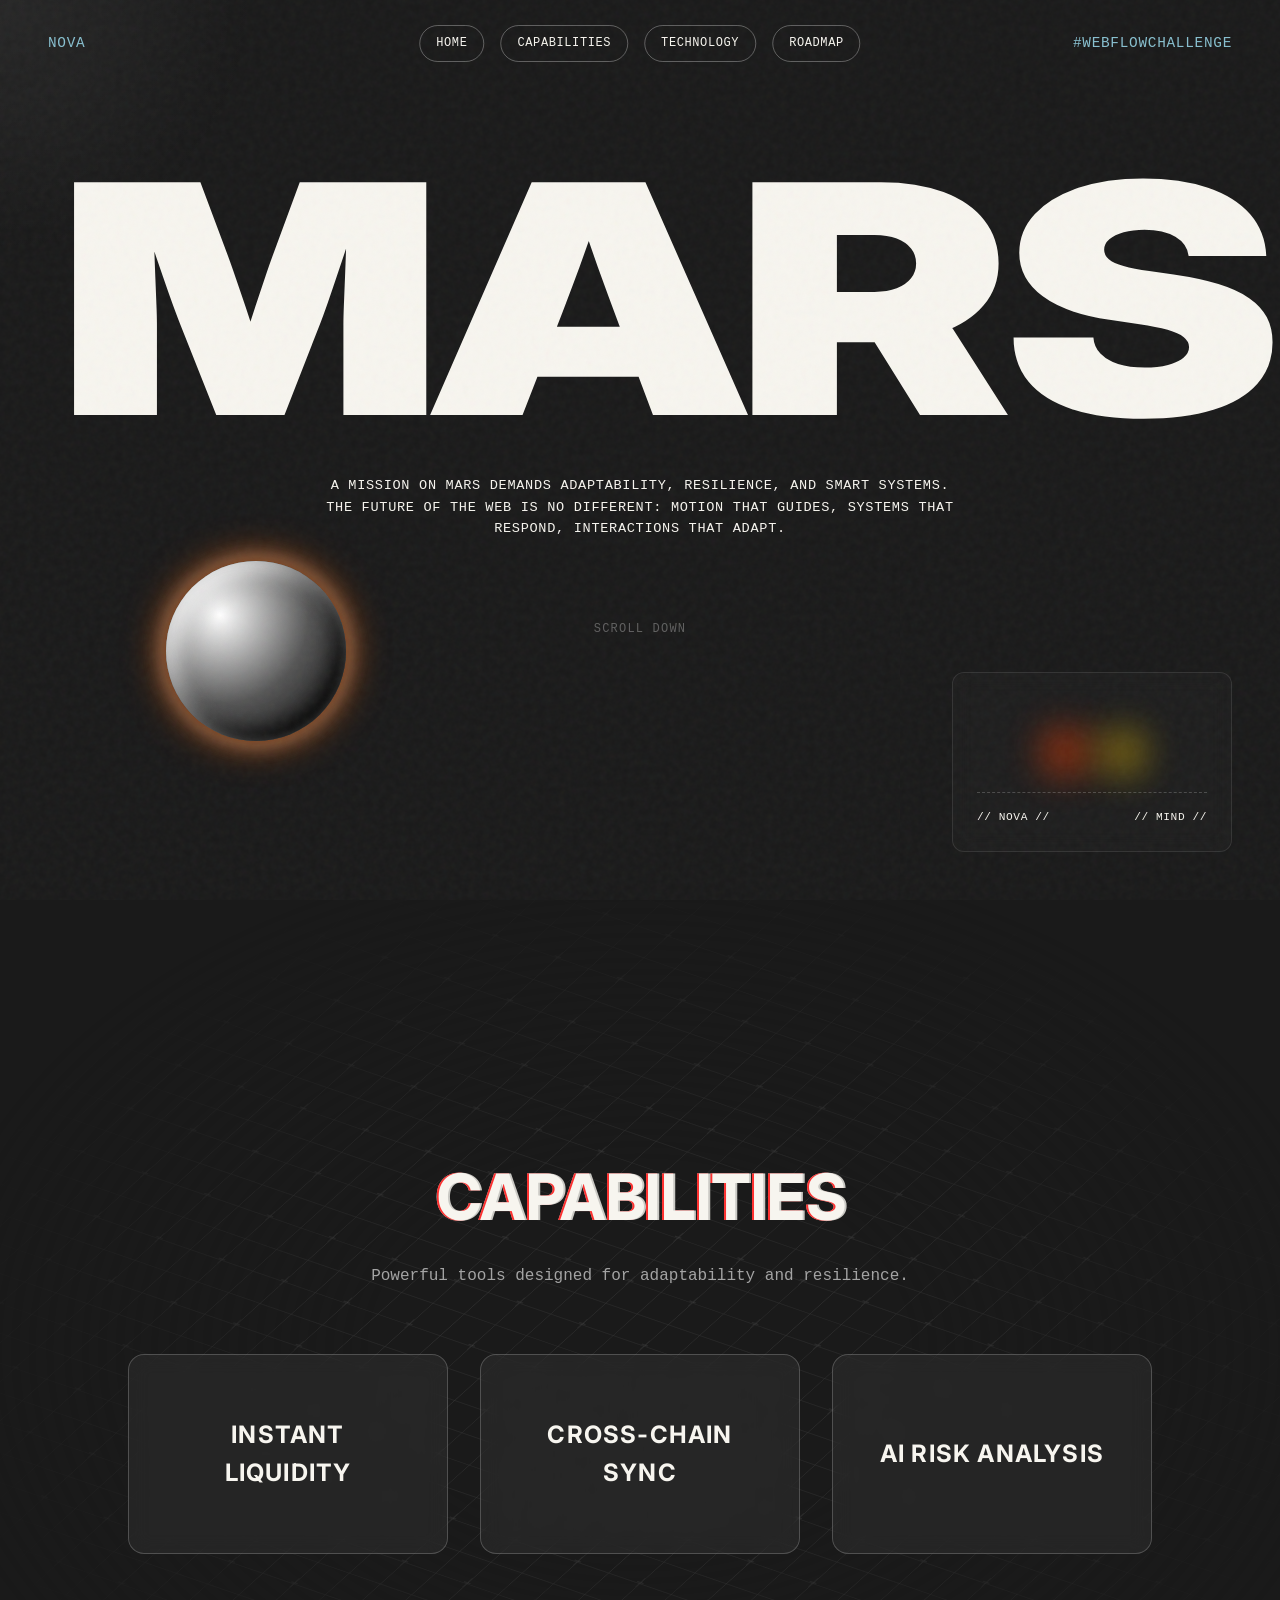
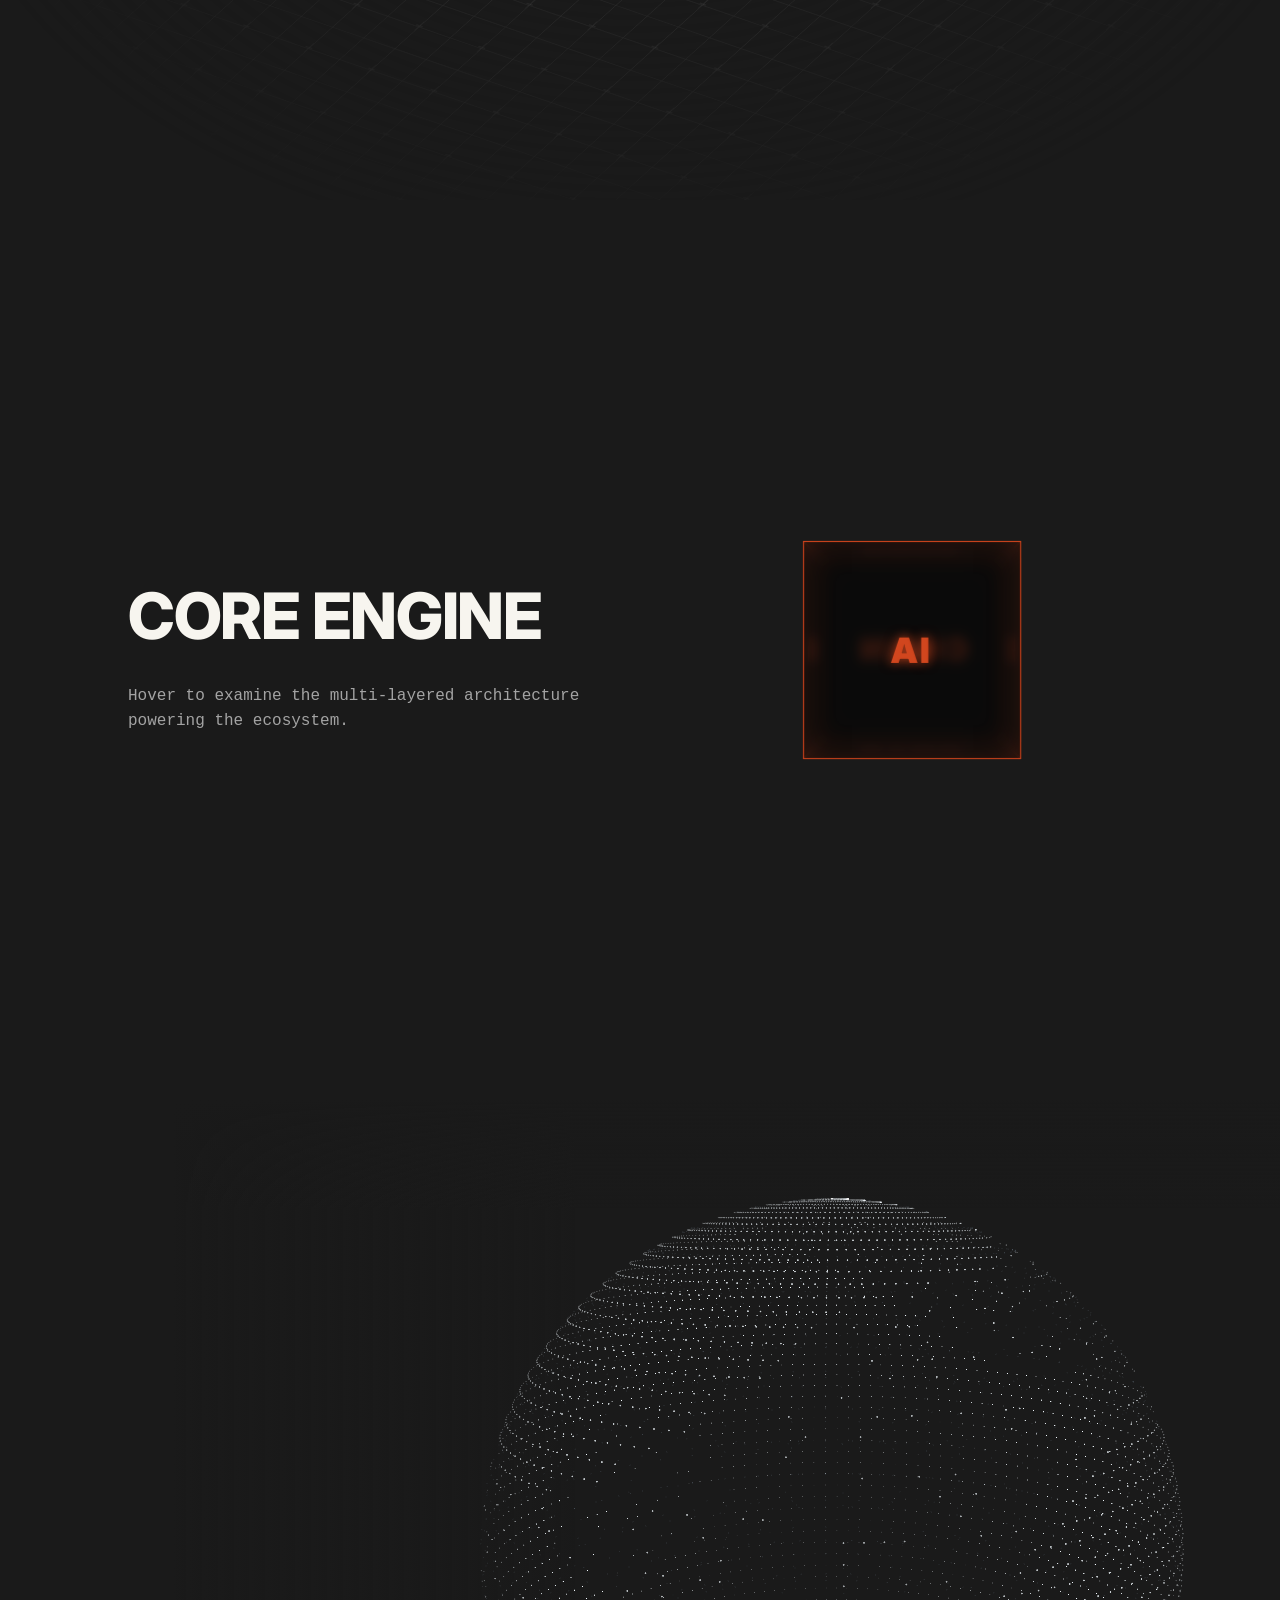
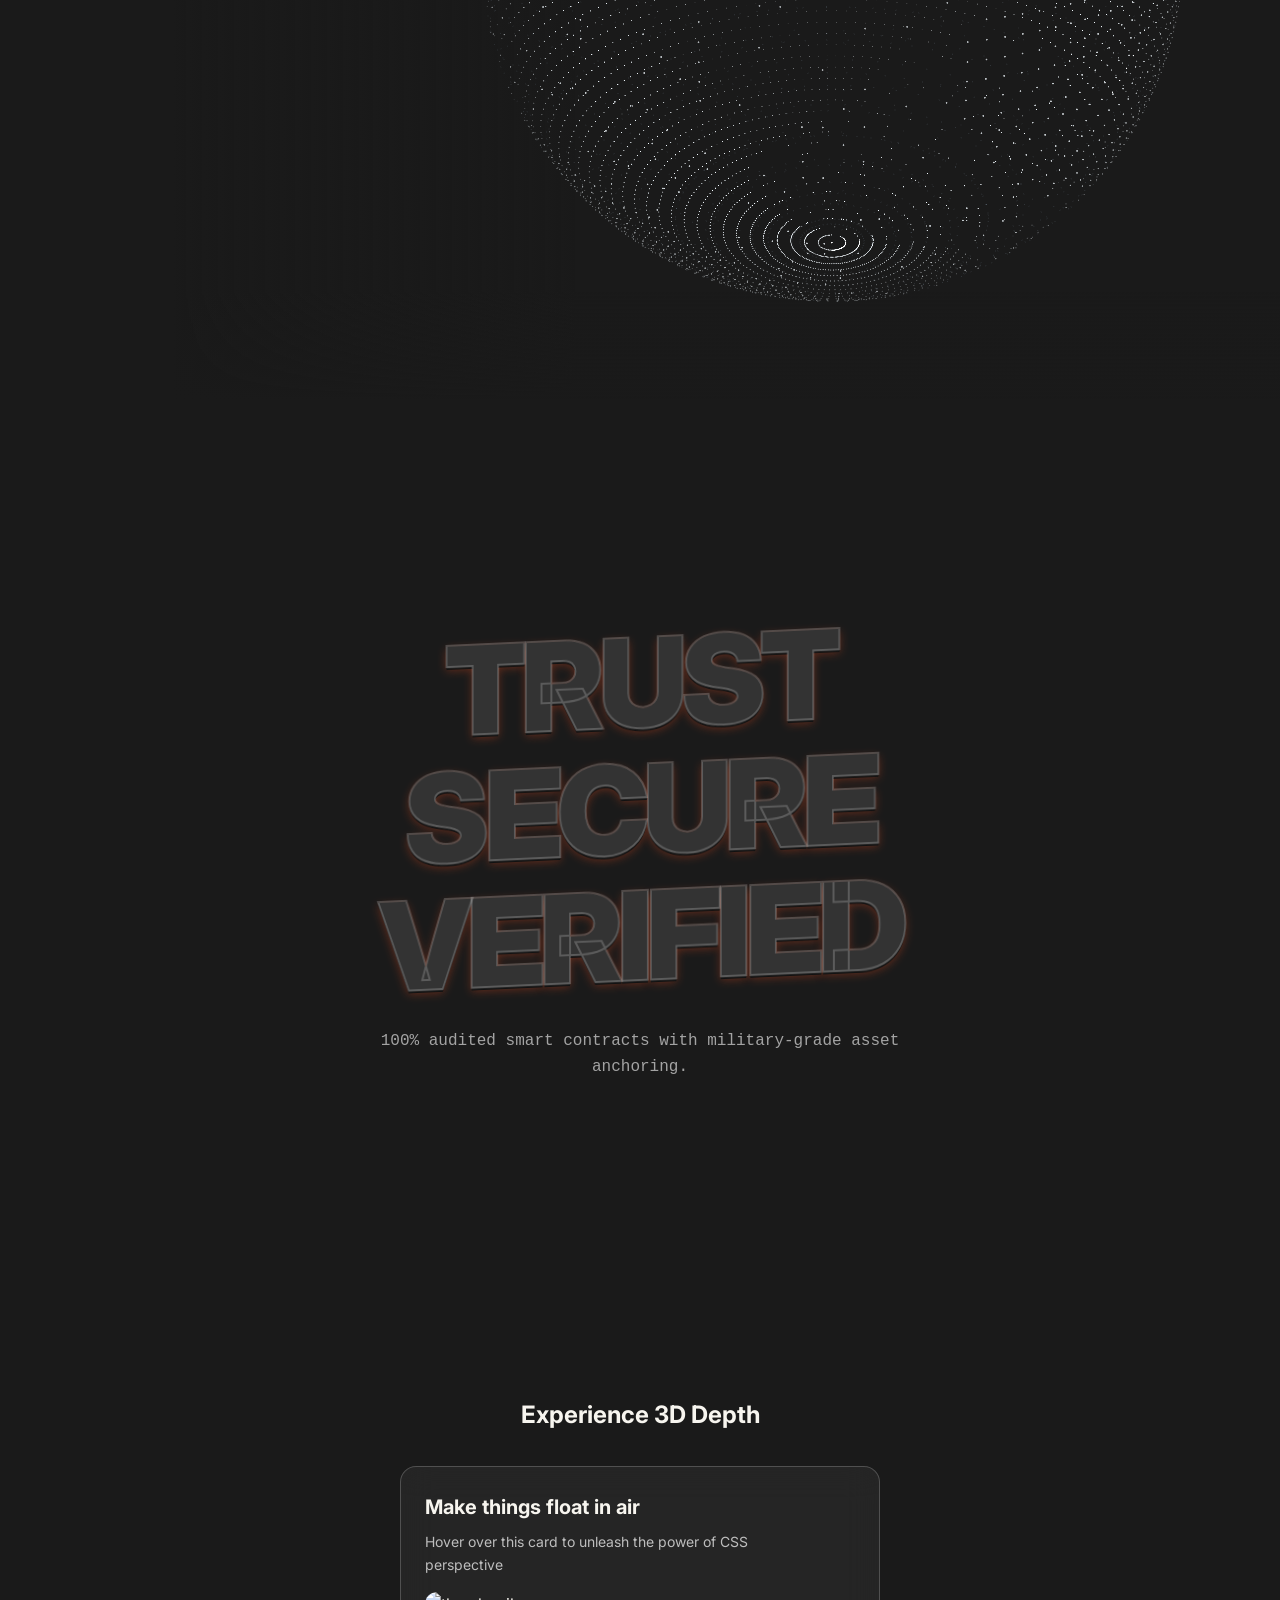
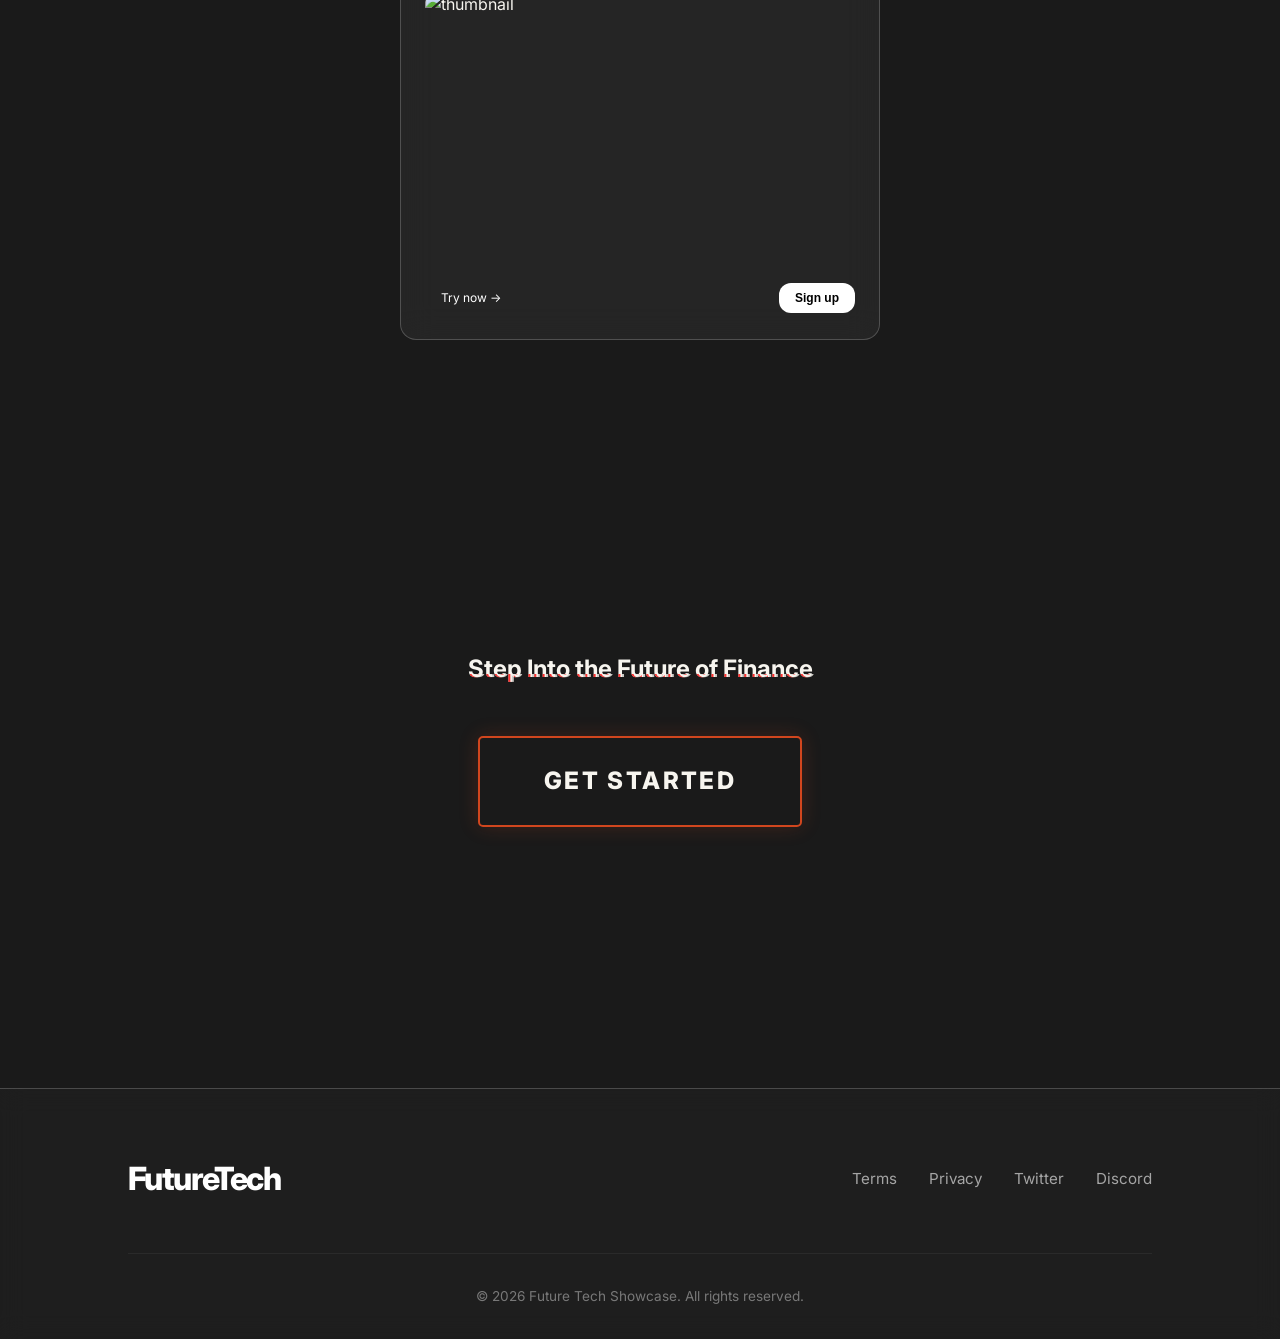
==== index.html @ ccd01448 "new" ====
<!DOCTYPE html>
<html lang="en">
<head>
    <meta charset="UTF-8">
    <meta name="viewport" content="width=device-width, initial-scale=1.0">
    <title>Future Tech Showcase</title>
    <link rel="stylesheet" href="style.css">
    <link href="https://fonts.googleapis.com/css2?family=Inter:wght@300;400;600;800&display=swap" rel="stylesheet">
</head>
<body>
    <div class="noise-overlay"></div>
    <div class="loading-screen" id="loading">
        <div class="spinner"></div>
    </div>
    
    <div class="cursor-glow" id="cursor-glow"></div>

    <!-- Top Navigation Container -->
    <header class="top-nav">
        <div class="nav-brand">NOVA</div>
        
        <div class="nav-center-pills">
            <a href="#hero" class="pill-link">HOME</a>
            <a href="#features" class="pill-link">CAPABILITIES</a>
            <a href="#tech" class="pill-link">TECHNOLOGY</a>
            <a href="#roadmap" class="pill-link">ROADMAP</a>
        </div>
        
        <div class="nav-hashtag">#WebflowChallenge</div>
    </header>

    <!-- Fixed Area for Globe and Right Card -->
    <div class="hero-fixed-assets">
        <div class="mars-globe-container">
            <!-- Our existing 3D globe structure, restyled for orange/mars -->
            <div class="globe mars-globe" id="globe">
                <div class="globe-core mars-core"></div>
            </div>
        </div>
        
        <!-- Bottom Right Card Interface (NOVA // Mind //) -->
        <div class="interface-card">
            <div class="glowing-orbs">
                <div class="orb orb-left"></div>
                <div class="orb orb-right"></div>
            </div>
            <div class="card-footer">
                <span>// NOVA //</span>
                <span>// Mind //</span>
            </div>
        </div>
    </div>

    <!-- Scrollable Content -->
    <main>
        <section class="section hero-mars" id="hero">
            <div class="content-wrapper centered mars-text-wrapper">
                <h1 class="massive-text">MARS</h1>
                <p class="mars-subtext">A MISSION ON MARS DEMANDS ADAPTABILITY, RESILIENCE, AND SMART SYSTEMS.<br>THE FUTURE OF THE WEB IS NO DIFFERENT: MOTION THAT GUIDES, SYSTEMS THAT<br>RESPOND, INTERACTIONS THAT ADAPT.</p>
                
                <div class="scroll-down-indicator">SCROLL DOWN</div>
            </div>
        </section>

        <!-- SECTION 2: FEATURES / CAPABILITIES (Background Boxes) -->
        <section class="section features" id="features">
            <!-- Background grid -->
            <div id="boxes-container"></div>
            <div id="boxes-vignette"></div>

            <!-- Content overlay -->
            <div class="content-wrapper features-overlay">
                <div class="section-header">
                    <h2 class="animate-text-glitch" data-text="Capabilities">Capabilities</h2>
                    <p class="section-subtext">Powerful tools designed for adaptability and resilience.</p>
                </div>
                
                <div class="features-grid">
                    <div class="feature-card">
                        <div class="card-front"><h3>Instant Liquidity</h3></div>
                        <div class="card-expanded"><p>Experience unparalleled speed and capital efficiency without intermediaries slowing down your settlement.</p></div>
                    </div>
                    <div class="feature-card">
                        <div class="card-front"><h3>Cross-Chain Sync</h3></div>
                        <div class="card-expanded"><p>Seamlessly transition assets between varying network protocols with guaranteed cryptographic state anchors.</p></div>
                    </div>
                    <div class="feature-card">
                        <div class="card-front"><h3>AI Risk Analysis</h3></div>
                        <div class="card-expanded"><p>Real-time neural monitoring detects anomalies and mitigates vectors before execution.</p></div>
                    </div>
                </div>
            </div>
        </section>

        <!-- SECTION 3: TECHNOLOGY SHOWCASE (3D Media Cube) -->
        <section class="section tech-showcase" id="tech">
            <div class="content-wrapper split-layout">
                <div class="text-content">
                    <h2 class="animate-text-reveal">Core Engine</h2>
                    <p class="section-subtext fade-up-text">Hover to examine the multi-layered architecture powering the ecosystem.</p>
                </div>
                
                <!-- 3D Media Cube -->
                <div class="cube-showcase-container">
                    <div class="media-cube" id="media-cube">
                        <div class="cube-face cube-front">
                            <div class="face-content">AI</div>
                        </div>
                        <div class="cube-face cube-back">
                            <div class="face-content">CHAIN</div>
                        </div>
                        <div class="cube-face cube-right">
                            <div class="face-content">SEC</div>
                        </div>
                        <div class="cube-face cube-left">
                            <div class="face-content">DATA</div>
                        </div>
                        <div class="cube-face cube-top">
                            <div class="face-content">CORE</div>
                        </div>
                        <div class="cube-face cube-bottom">
                            <div class="face-content">SYNC</div>
                        </div>
                    </div>
                </div>
            </div>
        </section>
        <!-- SECTION: GLOBE -->
        <section class="section globe-section" id="globe-section">
            <canvas id="globe-webgl-canvas"></canvas>
        </section>

        <!-- SECTION 6: TRUST / SECURITY (3D Typography) -->
        <section class="section trust-section" id="trust">
            <div class="content-wrapper centered">
                <div class="trust-typography">
                    <span class="word-3d">TRUST</span>
                    <span class="word-3d">SECURE</span>
                    <span class="word-3d">VERIFIED</span>
                </div>
                <p class="section-subtext fade-up-text">100% audited smart contracts with military-grade asset anchoring.</p>
            </div>
        </section>

        <!-- SECTION 7: INTERACTIVE EXPERIENCE (Existing Demo Card) -->
        <section class="section interactive-card-demo" id="interactive-demo">
            <div class="content-wrapper centered">
                <h2>Experience 3D Depth</h2>
                <div class="card-container">
                    <div class="card-body">
                        <h3 class="card-item" data-translatez="50">Make things float in air</h3>
                        <p class="card-item" data-translatez="60">Hover over this card to unleash the power of CSS perspective</p>
                        <div class="card-item image-container" data-translatez="100">
                            <img src="https://images.unsplash.com/photo-1441974231531-c6227db76b6e?q=80&w=2560&auto=format&fit=crop&ixlib=rb-4.0.3&ixid=M3wxMjA3fDB8MHxwaG90by1wYWdlfHx8fGVufDB8fHx8fA%3D%3D" alt="thumbnail">
                        </div>
                        <div class="card-actions">
                            <a href="https://twitter.com/mannupaaji" target="_blank" class="card-item" data-translatez="20">Try now &rarr;</a>
                            <button class="card-item btn-signup" data-translatez="20">Sign up</button>
                        </div>
                    </div>
                </div>
            </div>
        </section>
        
        <!-- SECTION 8: FINAL CTA -->
        <section class="section final-cta" id="cta">
            <div class="content-wrapper centered">
                <h2 class="animate-text-glitch" data-text="Step Into the Future of Finance">Step Into the Future of Finance</h2>
                <a href="#" class="btn-glow-large">GET STARTED</a>
            </div>
        </section>
        
        <footer class="footer">
            <div class="footer-content">
                <div class="logo">FutureTech</div>
                <div class="footer-links">
                    <a href="#">Terms</a>
                    <a href="#">Privacy</a>
                    <a href="#">Twitter</a>
                    <a href="#">Discord</a>
                </div>
            </div>
            <div class="footer-bottom">
                <p>&copy; 2026 Future Tech Showcase. All rights reserved.</p>
            </div>
        </footer>
    </main>

    <script src="script.js"></script>

    <!-- Globe WebGL Component -->
    <script>
    (function () {
        // ── mat4 helpers ──────────────────────────────────────────────────────
        const m = {
            id: () => new Float32Array([1,0,0,0, 0,1,0,0, 0,0,1,0, 0,0,0,1]),
            persp(o, fov, asp, n, f) {
                const t = 1/Math.tan(fov/2), nf = 1/(n-f);
                o[0]=t/asp;o[1]=0;o[2]=0;o[3]=0; o[4]=0;o[5]=t;o[6]=0;o[7]=0;
                o[8]=0;o[9]=0;o[10]=(f+n)*nf;o[11]=-1; o[12]=0;o[13]=0;o[14]=2*f*n*nf;o[15]=0; return o;
            },
            transl(o, a, [x,y,z]) {
                if(a===o){o[12]=a[0]*x+a[4]*y+a[8]*z+a[12];o[13]=a[1]*x+a[5]*y+a[9]*z+a[13];o[14]=a[2]*x+a[6]*y+a[10]*z+a[14];o[15]=a[3]*x+a[7]*y+a[11]*z+a[15];}
                else{for(let i=0;i<12;i++)o[i]=a[i];o[12]=a[0]*x+a[4]*y+a[8]*z+a[12];o[13]=a[1]*x+a[5]*y+a[9]*z+a[13];o[14]=a[2]*x+a[6]*y+a[10]*z+a[14];o[15]=a[3]*x+a[7]*y+a[11]*z+a[15];}
                return o;
            },
            rotX(o, a, r) {
                const s=Math.sin(r),c=Math.cos(r),[a10,a11,a12,a13,a20,a21,a22,a23]=[a[4],a[5],a[6],a[7],a[8],a[9],a[10],a[11]];
                if(a!==o){o[0]=a[0];o[1]=a[1];o[2]=a[2];o[3]=a[3];o[12]=a[12];o[13]=a[13];o[14]=a[14];o[15]=a[15];}
                o[4]=a10*c+a20*s;o[5]=a11*c+a21*s;o[6]=a12*c+a22*s;o[7]=a13*c+a23*s;
                o[8]=a20*c-a10*s;o[9]=a21*c-a11*s;o[10]=a22*c-a12*s;o[11]=a23*c-a13*s; return o;
            },
            rotY(o, a, r) {
                const s=Math.sin(r),c=Math.cos(r),[a00,a01,a02,a03,a20,a21,a22,a23]=[a[0],a[1],a[2],a[3],a[8],a[9],a[10],a[11]];
                if(a!==o){o[4]=a[4];o[5]=a[5];o[6]=a[6];o[7]=a[7];o[12]=a[12];o[13]=a[13];o[14]=a[14];o[15]=a[15];}
                o[0]=a00*c-a20*s;o[1]=a01*c-a21*s;o[2]=a02*c-a22*s;o[3]=a03*c-a23*s;
                o[8]=a00*s+a20*c;o[9]=a01*s+a21*c;o[10]=a02*s+a22*c;o[11]=a03*s+a23*c; return o;
            }
        };

        // ── Shaders ───────────────────────────────────────────────────────────
        const VS = `
            attribute vec3 aPos; attribute float aType;
            uniform mat4 uMV; uniform mat4 uP; uniform float uPS;
            varying float vDepth; varying float vType;
            void main(void){
                vec4 mv=uMV*vec4(aPos,1.0); gl_Position=uP*mv;
                gl_PointSize=aType==0.0?uPS/-mv.z*4.0:1.0;
                vDepth=(mv.z+5.0)/4.0; vType=aType;
            }`;
        const FS = `
            precision mediump float;
            varying float vDepth; varying float vType; uniform float uTime;
            void main(void){
                vec3 col=vec3(0.95,0.98,1.0); float a=smoothstep(1.2,-0.5,vDepth);
                if(vType==0.0){
                    vec2 c=gl_PointCoord-vec2(0.5); if(length(c)>0.5)discard;
                    a*=smoothstep(0.5,0.2,length(c)); a*=0.6+0.4*sin(uTime*2.0+vDepth*10.0);
                }else{ a*=0.15; col=vec3(0.6,0.7,0.8); }
                if(a<0.01)discard; gl_FragColor=vec4(col,a);
            }`;

        // ── Geometry ──────────────────────────────────────────────────────────
        function buildGeom() {
            const V=[],T=[],R=2;
            const noise=(x,y,z)=>Math.sin(x*3)*Math.cos(y*4)+Math.sin(z*5)*Math.cos(x*2);
            for(let la=0;la<=70;la++){
                const t=la*Math.PI/70,st=Math.sin(t),ct=Math.cos(t);
                for(let lo=0;lo<=140;lo++){
                    const p=lo*2*Math.PI/140,x=Math.cos(p)*st,y=ct,z=Math.sin(p)*st;
                    if(noise(x,y,z)>-0.2||Math.random()>0.8){V.push(R*x,R*y,R*z);T.push(0);}
                }
            }
            const G=24;
            for(let la=1;la<G;la++){
                const t=la*Math.PI/G,st=Math.sin(t),ct=Math.cos(t);
                for(let lo=0;lo<=60;lo++){const p=lo*2*Math.PI/60;V.push(R*Math.cos(p)*st,R*ct,R*Math.sin(p)*st);T.push(1);}
            }
            for(let lo=0;lo<G;lo++){
                const p=lo*Math.PI/G;
                for(let la=0;la<=60;la++){const t=la*2*Math.PI/60;V.push(R*Math.cos(p)*Math.sin(t),R*Math.cos(t),R*Math.sin(p)*Math.sin(t));T.push(1);}
            }
            return{verts:new Float32Array(V),types:new Float32Array(T)};
        }

        // ── Init ──────────────────────────────────────────────────────────────
        function startGlobe() {
            const canvas = document.getElementById('globe-webgl-canvas');
            if (!canvas) return;
            const gl = canvas.getContext('webgl',{alpha:true,antialias:true}) || canvas.getContext('experimental-webgl');
            if (!gl) return;

            function mk(type, src) {
                const s=gl.createShader(type); gl.shaderSource(s,src); gl.compileShader(s);
                if(!gl.getShaderParameter(s,gl.COMPILE_STATUS)){console.error(gl.getShaderInfoLog(s));return null;} return s;
            }
            const prog=gl.createProgram();
            gl.attachShader(prog,mk(gl.VERTEX_SHADER,VS)); gl.attachShader(prog,mk(gl.FRAGMENT_SHADER,FS)); gl.linkProgram(prog);
            const I={
                aPos:gl.getAttribLocation(prog,'aPos'),  aType:gl.getAttribLocation(prog,'aType'),
                uMV:gl.getUniformLocation(prog,'uMV'),   uP:gl.getUniformLocation(prog,'uP'),
                uPS:gl.getUniformLocation(prog,'uPS'),   uTime:gl.getUniformLocation(prog,'uTime'),
            };
            const geom=buildGeom();
            const pb=gl.createBuffer(); gl.bindBuffer(gl.ARRAY_BUFFER,pb); gl.bufferData(gl.ARRAY_BUFFER,geom.verts,gl.STATIC_DRAW);
            const tb=gl.createBuffer(); gl.bindBuffer(gl.ARRAY_BUFFER,tb); gl.bufferData(gl.ARRAY_BUFFER,geom.types,gl.STATIC_DRAW);

            let rotY=0, speed=0.001;
            canvas.addEventListener('mouseenter',()=>speed=0.0002);
            canvas.addEventListener('mouseleave',()=>speed=0.001);

            function resize(){
                const w=canvas.clientWidth,h=canvas.clientHeight;
                if(canvas.width!==w||canvas.height!==h){canvas.width=w;canvas.height=h;gl.viewport(0,0,w,h);}
            }

            function draw(t) {
                resize();
                gl.clearColor(0,0,0,0); gl.clear(gl.COLOR_BUFFER_BIT|gl.DEPTH_BUFFER_BIT);
                gl.enable(gl.DEPTH_TEST); gl.depthFunc(gl.LEQUAL);
                gl.enable(gl.BLEND); gl.blendFunc(gl.SRC_ALPHA,gl.ONE);

                const P=m.id(); m.persp(P,Math.PI/4,canvas.clientWidth/canvas.clientHeight,0.1,100);
                const MV=m.id(); m.transl(MV,MV,[0,0,-6.5]); m.rotX(MV,MV,0.3); m.rotY(MV,MV,rotY);

                gl.useProgram(prog);
                gl.bindBuffer(gl.ARRAY_BUFFER,pb); gl.vertexAttribPointer(I.aPos,3,gl.FLOAT,false,0,0); gl.enableVertexAttribArray(I.aPos);
                gl.bindBuffer(gl.ARRAY_BUFFER,tb); gl.vertexAttribPointer(I.aType,1,gl.FLOAT,false,0,0); gl.enableVertexAttribArray(I.aType);
                gl.uniformMatrix4fv(I.uP,false,P); gl.uniformMatrix4fv(I.uMV,false,MV);
                gl.uniform1f(I.uPS,Math.max(2,canvas.clientHeight/300)); gl.uniform1f(I.uTime,t*0.001);
                gl.drawArrays(gl.POINTS,0,geom.verts.length/3);

                rotY+=speed;
                requestAnimationFrame(draw);
            }
            requestAnimationFrame(draw);
        }

        // Start when the section scrolls into view
        const target = document.getElementById('globe-section');
        if (target && 'IntersectionObserver' in window) {
            let started = false;
            new IntersectionObserver((entries, obs) => {
                if (entries[0].isIntersecting && !started) {
                    started = true; startGlobe(); obs.disconnect();
                }
            }, { threshold: 0.1 }).observe(target);
        } else {
            startGlobe(); // fallback: start immediately
        }
    })();
    </script>
</body>
</html>
---- style.css ----
:root {
    --bg-color: #1a1a1a; /* slightly lighter black/dark gray */
    --text-color: #f7f5ef; /* slight off-white/cream */
    --accent-glow: rgba(255, 100, 0, 0.4);
    --accent-glow-strong: rgba(255, 100, 0, 0.8);
    --glass-bg: rgba(255, 255, 255, 0.05);
    --glass-border: rgba(255, 255, 255, 0.2);
    --mars-orange: #d1461e;
    --mars-orange-light: #e66a35;
}

* {
    box-sizing: border-box;
    margin: 0;
    padding: 0;
}

body {
    font-family: 'Inter', sans-serif;
    background-color: var(--bg-color);
    color: var(--text-color);
    overflow-x: hidden;
    line-height: 1.6;
}

/* NOISE OVERLAY */
.noise-overlay {
    position: fixed;
    top: 0; left: 0; width: 100vw; height: 100vh;
    pointer-events: none;
    z-index: 10000;
    opacity: 0.04;
    background: url('data:image/svg+xml,%3Csvg viewBox="0 0 200 200" xmlns="http://www.w3.org/2000/svg"%3E%3Cfilter id="noiseFilter"%3E%3CfeTurbulence type="fractalNoise" baseFrequency="0.65" numOctaves="3" stitchTiles="stitch"/%3E%3C/filter%3E%3Crect width="100%25" height="100%25" filter="url(%23noiseFilter)"/%3E%3C/svg%3E');
}

/* LOADING SCREEN */
.loading-screen {
    position: fixed;
    top: 0; left: 0; width: 100%; height: 100%;
    background: var(--bg-color);
    z-index: 9999;
    display: flex;
    justify-content: center;
    align-items: center;
    transition: opacity 1s ease-out;
}
.loading-screen.hidden {
    opacity: 0;
    pointer-events: none;
}
.spinner {
    width: 40px; height: 40px;
    border: 3px solid rgba(255,255,255,0.1);
    border-top: 3px solid #fff;
    border-radius: 50%;
    animation: spin 1s linear infinite;
    box-shadow: 0 0 15px var(--accent-glow);
}
@keyframes spin { 100% { transform: rotate(360deg); } }

/* CURSOR GLOW */
.cursor-glow {
    position: fixed;
    top: 0; left: 0;
    width: 600px; height: 600px;
    background: radial-gradient(circle, rgba(255,255,255,0.06) 0%, transparent 60%);
    border-radius: 50%;
    pointer-events: none;
    transform: translate(-50%, -50%);
    z-index: 0;
    transition: opacity 0.3s;
}

/* TOP NAVIGATION MARS LAYOUT */
.top-nav {
    position: fixed;
    top: 0; left: 0; width: 100%;
    padding: 2rem 3rem;
    display: flex;
    justify-content: space-between;
    align-items: center;
    z-index: 1000;
}

.nav-brand, .nav-hashtag {
    font-family: monospace; /* Simple monospace for now, mimicking the pixel/retro look slightly */
    font-size: 0.9rem;
    color: #88c0d0; /* subtle blue tint */
    letter-spacing: 0.05em;
    text-transform: uppercase;
}

.nav-center-pills {
    display: flex;
    gap: 1rem;
    position: absolute;
    left: 50%;
    transform: translateX(-50%);
}

.pill-link {
    color: var(--text-color);
    text-decoration: none;
    font-size: 0.75rem;
    font-family: monospace;
    text-transform: uppercase;
    padding: 0.5rem 1rem;
    border: 1px solid rgba(255,255,255,0.3);
    border-radius: 50px;
    letter-spacing: 0.05em;
    transition: all 0.3s;
}

.pill-link:hover {
    background: rgba(255,255,255,0.1);
}

.highlight-pill {
    background-color: #4a251b; /* dark brownish red */
    border-color: #6d3a2a;
    color: #e3a98e;
}

.highlight-pill:hover {
    background-color: #5d3023;
}


/* TYPOGRAPHY & SECTIONS */
main {
    position: relative;
    z-index: 10;
}
.section {
    min-height: 100vh;
    display: flex;
    align-items: center;
    padding: 0 10%;
    position: relative;
}
.content-wrapper {
    max-width: 1200px;
    width: 100%;
    z-index: 10;
}
.centered {
    text-align: center;
    margin: 0 auto;
    display: flex;
    flex-direction: column;
    align-items: center;
}
.split {
    display: flex;
    justify-content: space-between;
    align-items: center;
}
.text-content {
    width: 45%;
}

.hero-mars {
    justify-content: center;
    align-items: center;
    position: relative;
    z-index: 2;
}

.mars-text-wrapper {
    transform: translateY(-5vh);
}

.massive-text {
    font-size: clamp(6rem, 25vw, 22rem);
    font-weight: 900;
    color: var(--text-color);
    line-height: 0.8;
    letter-spacing: -0.03em;
    margin-bottom: 3rem;
    text-transform: uppercase;
    transform: scaleX(1.3);
    margin-left: 5%;
    animation: fadeInOnly 1.5s cubic-bezier(0.16, 1, 0.3, 1) forwards;
    opacity: 0;
}

.mars-subtext {
    font-family: monospace;
    font-size: 0.85rem;
    color: var(--text-color);
    line-height: 1.6;
    max-width: 700px;
    margin: 0 auto;
    text-transform: uppercase;
    letter-spacing: 0.05em;
    opacity: 0;
    transform: translateY(20px);
    animation: fadeInUp 1s ease 0.5s forwards;
}

.scroll-down-indicator {
    font-family: monospace;
    font-size: 0.75rem;
    color: rgba(255,255,255,0.3);
    letter-spacing: 0.1em;
    margin-top: 5rem;
    opacity: 0;
    animation: fadeInUp 1s ease 1s forwards;
}

@keyframes fadeInOnly {
    from { opacity: 0; }
    to   { opacity: 1; }
}

@keyframes fadeInUp {
    from { opacity: 0; transform: translateY(20px); }
    to   { opacity: 1; transform: translateY(0); }
}
.section-header {
    margin-bottom: 4rem;
    text-align: center;
}

.section-header h2, .text-content h2 {
    font-size: clamp(2.5rem, 5vw, 4rem);
    font-weight: 800;
    text-transform: uppercase;
    letter-spacing: -0.02em;
    margin-bottom: 1rem;
    color: var(--text-color);
}

.section-subtext {
    font-family: monospace;
    color: rgba(255,255,255,0.6);
    font-size: 1rem;
    max-width: 600px;
    margin: 0 auto;
}

/* CREATIVE TEXT ANIMATIONS */
/* Glitch Effect */
.animate-text-glitch {
    position: relative;
    display: inline-block;
}
.animate-text-glitch::before,
.animate-text-glitch::after {
    content: attr(data-text);
    position: absolute;
    top: 0; left: 0; width: 100%; height: 100%;
    opacity: 0.8;
}
.animate-text-glitch::before {
    left: 2px;
    text-shadow: -2px 0 red;
    clip: rect(24px, 550px, 90px, 0);
    animation: glitch-anim-2 3s infinite linear alternate-reverse;
}
.animate-text-glitch::after {
    left: -2px;
    text-shadow: -2px 0 blue;
    clip: rect(85px, 550px, 140px, 0);
    animation: glitch-anim 2.5s infinite linear alternate-reverse;
}
@keyframes glitch-anim {
    0% { clip: rect(4px, 9999px, 86px, 0); }
    20% { clip: rect(32px, 9999px, 14px, 0); }
    40% { clip: rect(78px, 9999px, 55px, 0); }
    60% { clip: rect(100px, 9999px, 18px, 0); }
    80% { clip: rect(12px, 9999px, 99px, 0); }
    100% { clip: rect(42px, 9999px, 73px, 0); }
}
@keyframes glitch-anim-2 {
    0% { clip: rect(65px, 9999px, 100px, 0); }
    20% { clip: rect(10px, 9999px, 45px, 0); }
    40% { clip: rect(88px, 9999px, 20px, 0); }
    60% { clip: rect(33px, 9999px, 70px, 0); }
    80% { clip: rect(55px, 9999px, 10px, 0); }
    100% { clip: rect(90px, 9999px, 85px, 0); }
}

/* BACKGROUND BOXES (Features Section) */
.features {
    position: relative;
    overflow: hidden;
    padding: 6rem 10%;
    min-height: 100vh;
}

#boxes-container {
    pointer-events: auto;
    position: absolute;
    inset: 0;
    z-index: 0;
    display: flex;
    top: 50%;
    left: 50%;
    width: 300%;
    height: 300%;
    transform: translate(-50%, -50%) skewX(-48deg) skewY(14deg) scale(0.675);
    transform-origin: center center;
}

.box-row {
    position: relative;
    height: 100%;
    width: 4rem;
    border-left: 1px solid rgba(255,255,255,0.06);
    display: flex;
    flex-direction: column;
}

.box-cell {
    position: relative;
    height: 2rem;
    width: 4rem;
    border-right: 1px solid rgba(255,255,255,0.06);
    border-top: 1px solid rgba(255,255,255,0.06);
    flex-shrink: 0;
    transition: background-color 2s ease;
    cursor: default;
}

.box-cell.hovered {
    transition: background-color 0s;
}

.box-cell .plus {
    pointer-events: none;
    position: absolute;
    left: -22px;
    top: -14px;
    width: 40px;
    height: 24px;
    color: rgba(255,255,255,0.07);
}

#boxes-vignette {
    pointer-events: none;
    position: absolute;
    inset: 0;
    z-index: 1;
    background: var(--bg-color);
    -webkit-mask-image: radial-gradient(ellipse at center, transparent 30%, black 80%);
    mask-image: radial-gradient(ellipse at center, transparent 30%, black 80%);
}

.features-overlay {
    position: relative;
    z-index: 2;
    text-align: center;
    margin: 0 auto;
    display: flex;
    flex-direction: column;
    align-items: center;
}

/* SECTION 2: FEATURES GRID */
.features-grid {
    display: grid;
    grid-template-columns: repeat(auto-fit, minmax(300px, 1fr));
    gap: 2rem;
    width: 100%;
}

.feature-card {
    position: relative;
    background: var(--glass-bg);
    border: 1px solid var(--glass-border);
    backdrop-filter: blur(10px);
    border-radius: 16px;
    padding: 2.5rem;
    min-height: 200px;
    display: flex;
    flex-direction: column;
    justify-content: center;
    overflow: hidden;
    transition: all 0.4s cubic-bezier(0.16, 1, 0.3, 1);
    cursor: pointer;
}

.feature-card::before {
    content: '';
    position: absolute;
    top: 0; left: 0; right: 0; bottom: 0;
    background: radial-gradient(circle at center, rgba(209, 70, 30, 0.1) 0%, transparent 70%);
    opacity: 0;
    transition: opacity 0.4s ease;
    z-index: 0;
}

.card-front {
    position: relative;
    z-index: 1;
    transition: transform 0.4s ease, opacity 0.4s ease;
}

.card-front h3 {
    font-size: 1.5rem;
    font-weight: 700;
    text-transform: uppercase;
    letter-spacing: 0.05em;
    margin: 0;
}

.card-expanded {
    position: absolute;
    top: 50%;
    left: 2.5rem;
    right: 2.5rem;
    transform: translateY(-50%) translateY(20px);
    opacity: 0;
    z-index: 1;
    transition: all 0.4s cubic-bezier(0.16, 1, 0.3, 1);
}

.card-expanded p {
    font-size: 0.95rem;
    color: rgba(255,255,255,0.8);
    line-height: 1.6;
    margin: 0;
}

/* Hover States for Expanding Card */
.feature-card:hover {
    border-color: rgba(209, 70, 30, 0.5);
    box-shadow: 0 10px 40px rgba(0,0,0,0.5);
    transform: translateY(-5px);
}
.feature-card:hover::before {
    opacity: 1;
}
.feature-card:hover .card-front {
    transform: translateY(-30px) scale(0.9);
    opacity: 0.5;
}
.feature-card:hover .card-expanded {
    opacity: 1;
    transform: translateY(-50%) translateY(10px);
}

/* SECTION 3: TECH SHOWCASE CUBE */
.split-layout {
    display: flex;
    align-items: center;
    justify-content: space-between;
    gap: 4rem;
}
.split-layout .text-content {
    flex: 1;
    text-align: left;
}

.cube-showcase-container {
    flex: 1;
    height: 400px;
    perspective: 1200px;
    display: flex;
    justify-content: center;
    align-items: center;
}

.media-cube {
    width: 200px; height: 200px;
    position: relative;
    transform-style: preserve-3d;
    animation: rotateMediaCube 15s infinite linear;
    transition: transform 0.5s ease;
}

.media-cube:hover {
    animation-play-state: paused;
    transform: scale(1.2);
}

@keyframes rotateMediaCube {
    from { transform: rotateX(0deg) rotateY(0deg) rotateZ(0deg); }
    to { transform: rotateX(360deg) rotateY(360deg) rotateZ(180deg); }
}

.cube-face {
    position: absolute;
    width: 200px; height: 200px;
    background: rgba(10, 10, 10, 0.8);
    border: 1px solid var(--mars-orange);
    box-shadow: inset 0 0 30px rgba(209, 70, 30, 0.2);
    display: flex;
    justify-content: center;
    align-items: center;
    backdrop-filter: blur(5px);
}

.face-content {
    font-size: 2rem;
    font-weight: 900;
    color: var(--mars-orange);
    letter-spacing: 0.1em;
    text-shadow: 0 0 10px rgba(209, 70, 30, 0.8);
}

.cube-front  { transform: rotateY(  0deg) translateZ(100px); }
.cube-back   { transform: rotateY(180deg) translateZ(100px); }
.cube-right  { transform: rotateY( 90deg) translateZ(100px); }
.cube-left   { transform: rotateY(-90deg) translateZ(100px); }
.cube-top    { transform: rotateX( 90deg) translateZ(100px); }
.cube-bottom { transform: rotateX(-90deg) translateZ(100px); }

/* SECTION 4: ROADMAP TIMELINE */
.roadmap .content-wrapper {
    max-width: 800px;
}
.timeline-container {
    position: relative;
    padding: 2rem 0;
}
.timeline-line {
    position: absolute;
    left: 20px;
    top: 0;
    bottom: 0;
    width: 2px;
    background: rgba(255,255,255,0.1);
}
.timeline-item {
    position: relative;
    padding-left: 60px;
    margin-bottom: 3rem;
    opacity: 0.9;
    transition: transform 0.3s;
}
.timeline-item:hover {
    transform: translateX(10px);
    opacity: 1;
}
.timeline-dot {
    position: absolute;
    left: 12px;
    top: 5px;
    width: 18px;
    height: 18px;
    border-radius: 50%;
    background: var(--bg-color);
    border: 2px solid rgba(255,255,255,0.3);
    z-index: 2;
    transition: all 0.3s;
}
.timeline-item:hover .timeline-dot {
    border-color: var(--mars-orange);
    box-shadow: 0 0 15px var(--mars-orange);
}
.timeline-item.present .timeline-dot {
    border-color: var(--mars-orange);
    background: var(--mars-orange);
    box-shadow: 0 0 20px rgba(209, 70, 30, 0.6);
}
.timeline-content .timeline-date {
    font-family: monospace;
    color: var(--mars-orange);
    font-size: 0.85rem;
    letter-spacing: 0.1em;
    display: block;
    margin-bottom: 0.5rem;
}
.timeline-content h4 {
    font-size: 1.5rem;
    font-weight: 700;
    margin-bottom: 0.5rem;
    color: var(--text-color);
}
.timeline-content p {
    color: rgba(255,255,255,0.6);
    line-height: 1.6;
}

/* SECTION 5: TEAM CIRCULAR NETWORK */
.orbit-container {
    position: relative;
    width: 400px;
    height: 400px;
    margin: 4rem auto;
    display: flex;
    justify-content: center;
    align-items: center;
}

.center-node {
    width: 100px;
    height: 100px;
    background: rgba(255, 255, 255, 0.05);
    border: 1px solid rgba(255,255,255,0.2);
    border-radius: 50%;
    display: flex;
    justify-content: center;
    align-items: center;
    font-weight: 900;
    font-size: 1.2rem;
    letter-spacing: 0.1em;
    z-index: 5;
    box-shadow: 0 0 30px rgba(0,0,0,0.5), inset 0 0 20px rgba(255,255,255,0.1);
}

.orbit-ring {
    position: absolute;
    width: 350px;
    height: 350px;
    border: 1px dashed rgba(255,255,255,0.1);
    border-radius: 50%;
    animation: spinOrbit 40s linear infinite;
}

@keyframes spinOrbit {
    from { transform: rotate(0deg); }
    to { transform: rotate(360deg); }
}

.profile-node {
    position: absolute;
    width: 60px;
    height: 60px;
    border-radius: 50%;
    background: #222;
    margin-top: -30px;
    margin-left: -30px;
    cursor: pointer;
    transition: transform 0.3s;
    /* Reverse rotation so images stay upright */
    animation: reverseSpinOrbit 40s linear infinite;
}

@keyframes reverseSpinOrbit {
    from { transform: rotate(0deg); }
    to { transform: rotate(-360deg); }
}

.profile-node img {
    width: 100%;
    height: 100%;
    border-radius: 50%;
    object-fit: cover;
    border: 2px solid rgba(255,255,255,0.2);
    transition: border-color 0.3s;
}

.profile-node:hover {
    transform: scale(1.2);
    z-index: 10;
}
.profile-node:hover img {
    border-color: var(--mars-orange);
    box-shadow: 0 0 20px rgba(209, 70, 30, 0.5);
}

.profile-tooltip {
    position: absolute;
    bottom: -60px;
    left: 50%;
    transform: translateX(-50%) translateY(10px);
    background: rgba(0,0,0,0.8);
    border: 1px solid rgba(255,255,255,0.1);
    padding: 0.5rem 1rem;
    border-radius: 8px;
    text-align: center;
    min-width: 150px;
    opacity: 0;
    pointer-events: none;
    transition: all 0.3s cubic-bezier(0.16, 1, 0.3, 1);
    backdrop-filter: blur(5px);
}

.profile-node:hover .profile-tooltip {
    opacity: 1;
    transform: translateX(-50%) translateY(0);
}

.profile-tooltip strong {
    display: block;
    font-size: 0.85rem;
    color: #fff;
}
.profile-tooltip span {
    font-size: 0.70rem;
    color: var(--mars-orange);
    font-family: monospace;
    text-transform: uppercase;
}

/* Positioning the nodes on the circle (using basic trig angles for layout) */
.profile-1 { top: 50%; left: 0%; } /* 180deg */
.profile-2 { top: 0%; left: 50%; } /* 270deg */
.profile-3 { top: 50%; left: 100%; } /* 0deg */
.profile-4 { top: 100%; left: 50%; } /* 90deg */

/* HERO FIXED ASSETS (Globe & Right Card) */
.hero-fixed-assets {
    position: fixed;
    top: 0; left: 0; width: 100%; height: 100%;
    pointer-events: none;
    z-index: 1;
    overflow: hidden;
}

/* MARS GLOBE (Bottom Left) */
.mars-globe-container {
    position: absolute;
    bottom: -15vh; /* Drop below screen edge */
    left: -10vw; /* Push to the left edge */
    width: 60vw;
    height: 60vw;
    max-width: 800px; max-height: 800px;
    min-width: 400px; min-height: 400px;
}

.mars-globe {
    width: 100%; height: 100%;
    border-radius: 50%;
    /* Create a fiery orange texture look */
    background: radial-gradient(circle at 30% 30%, #ff8c42, var(--mars-orange), #5a1c0d, #000);
    box-shadow: 
        0 0 100px rgba(209, 70, 30, 0.4),
        inset -20px -20px 50px rgba(0,0,0,0.9),
        inset 20px 20px 50px rgba(255,255,255,0.2);
    /* Basic texture via noisy radial gradient for now */
    background-image: repeating-radial-gradient(
        circle at 30% 30%, 
        var(--mars-orange) 0%, 
        #a63917 2%, 
        var(--mars-orange-light) 4%, 
        #5a1c0d 8%
    );
    animation: rotateGlobePlanet 60s linear infinite;
}

@keyframes rotateGlobePlanet {
    from { transform: rotate(0deg); }
    to { transform: rotate(360deg); }
}

/* RIGHT CARD INTERFACE (Bottom Right) */
.interface-card {
    position: absolute;
    bottom: 3rem; right: 3rem;
    width: 280px; height: 180px;
    border: 1px solid rgba(255,255,255,0.1);
    border-radius: 12px;
    background: rgba(255,255,255,0.02);
    backdrop-filter: blur(10px);
    display: flex;
    flex-direction: column;
    justify-content: flex-end;
    padding: 1.5rem;
    overflow: hidden;
}

.glowing-orbs {
    position: absolute;
    top: 50%; left: 50%;
    transform: translate(-50%, -50%);
    width: 100%; height: 100%;
    display: flex;
    justify-content: center;
    align-items: center;
    gap: 20px;
    margin-top: -10px;
}

.orb {
    width: 30px; height: 30px;
    background: #ffcc00;
    border-radius: 50%;
    filter: blur(20px);
    opacity: 0.8;
}

.orb-left { background: #ff4000; width: 40px; height: 40px; }
.orb-right { background: #ffcc00; width: 35px; height: 35px; }

.card-footer {
    display: flex;
    justify-content: space-between;
    font-family: monospace;
    font-size: 0.7rem;
    color: var(--text-color);
    text-transform: uppercase;
    letter-spacing: 0.05em;
    border-top: 1px dashed rgba(255,255,255,0.2);
    padding-top: 1rem;
    position: relative;
    z-index: 2;
}

/* THE GLOBE */
.globe {
    position: absolute;
    top: 50%; left: 50%;
    width: 180px; height: 180px;
    transform: translate(-50%, -50%);
    background: radial-gradient(circle at 30% 30%, #fff, #555, #000);
    border-radius: 50%;
    box-shadow: 
        0 0 40px var(--accent-glow-strong),
        inset -10px -10px 20px rgba(0,0,0,0.8),
        inset 10px 10px 20px rgba(255,255,255,0.8);
    transform-style: preserve-3d;
    animation: floatGlobe 6s ease-in-out infinite;
    z-index: 5;
}

.globe-core {
    position: absolute;
    top: 0; left: 0; width: 100%; height: 100%;
    border-radius: 50%;
    box-shadow: 0 0 20px rgba(255,255,255,0.5);
    filter: blur(4px);
}

@keyframes floatGlobe {
    0%, 100% { margin-top: 0; }
    50% { margin-top: -15px; }
}

/* CUBE FACES */
.face {
    position: absolute;
    width: 300px; height: 300px;
    background: var(--glass-bg);
    border: 1px solid var(--glass-border);
    backdrop-filter: blur(8px);
    -webkit-backdrop-filter: blur(8px);
    box-shadow: inset 0 0 20px rgba(255,255,255,0.05);
    opacity: 0; /* starts invisible */
    transition: opacity 0.5s ease;
}

.face.front  { transform: rotateY(  0deg) translateZ(150px); }
.face.back   { transform: rotateY(180deg) translateZ(150px); }
.face.right  { transform: rotateY( 90deg) translateZ(150px); }
.face.left   { transform: rotateY(-90deg) translateZ(150px); }
.face.top    { transform: rotateX( 90deg) translateZ(150px); }
.face.bottom { transform: rotateX(-90deg) translateZ(150px); }

/* Edges glow for faces */
.face::after {
    content: '';
    position: absolute;
    top: 0; left: 0; width: 100%; height: 100%;
    border: 1px solid rgba(255,255,255,0.4);
    pointer-events: none;
    box-shadow: 0 0 10px rgba(255,255,255,0.2) inset;
}

/* SECTION 6: TRUST / SECURITY (3D Typography) */
.trust-section {
    perspective: 1000px;
}
.trust-typography {
    display: flex;
    flex-direction: column;
    align-items: center;
    gap: 1rem;
    margin-bottom: 2rem;
    transform: rotateX(15deg) rotateY(-10deg);
    transform-style: preserve-3d;
}
.word-3d {
    font-size: clamp(4rem, 10vw, 8rem);
    font-weight: 900;
    line-height: 0.9;
    letter-spacing: -0.05em;
    color: transparent;
    -webkit-text-stroke: 2px rgba(255,255,255,0.2);
    position: relative;
    transition: all 0.5s ease;
    text-shadow: 
        0 1px 0 #333,
        0 2px 0 #222,
        0 3px 0 #111,
        0 4px 10px rgba(209, 70, 30, 0.4);
}
.word-3d:hover {
    color: var(--text-color);
    -webkit-text-stroke: 0px;
    text-shadow: 
        0 1px 0 #ccc,
        0 2px 0 #aaa,
        0 3px 0 #888,
        0 4px 0 #666,
        0 5px 0 #444,
        0 10px 20px rgba(209, 70, 30, 0.8),
        0 20px 40px rgba(0,0,0,0.8);
    transform: translateZ(30px);
    cursor: default;
}

/* SECTION 8: FINAL CTA */
.final-cta {
    min-height: 60vh !important;
}
.btn-glow-large {
    display: inline-block;
    margin-top: 3rem;
    padding: 1.5rem 4rem;
    background: transparent;
    border: 2px solid var(--mars-orange);
    color: var(--text-color);
    text-decoration: none;
    font-size: 1.5rem;
    font-weight: 800;
    border-radius: 5px;
    transition: all 0.3s ease;
    text-transform: uppercase;
    letter-spacing: 0.1em;
    position: relative;
    overflow: hidden;
    box-shadow: 0 0 20px rgba(209, 70, 30, 0.2);
}
.btn-glow-large::before {
    content: '';
    position: absolute;
    top: 50%; left: 50%;
    transform: translate(-50%, -50%);
    width: 0; height: 0;
    background: var(--mars-orange);
    border-radius: 50%;
    transition: width 0.4s ease, height 0.4s ease;
    z-index: -1;
}
.btn-glow-large:hover {
    color: #fff;
    box-shadow: 0 0 50px rgba(209, 70, 30, 0.6);
    border-color: var(--mars-orange-light);
}
.btn-glow-large:hover::before {
    width: 300%;
    height: 300%;
}

/* 3D CARD COMPONENT */
.interactive-card-demo {
    min-height: auto;
    padding: 6rem 10%;
}
.card-container {
    perspective: 1000px;
    width: 100%;
    max-width: 30rem;
    margin: 2rem auto;
}
.card-body {
    transform-style: preserve-3d;
    transition: transform 0.2s ease-out;
    background-color: var(--glass-bg);
    border: 1px solid var(--glass-border);
    border-radius: 1rem;
    padding: 1.5rem;
    backdrop-filter: blur(16px);
    -webkit-backdrop-filter: blur(16px);
    width: 100%;
    text-align: left;
    box-shadow: 0 0 0 rgba(0,0,0,0);
}
.card-body:hover {
    box-shadow: 0 25px 50px -12px rgba(255,255,255,0.05); /* Equivalent to shadow-2xl for dark */
}

/* Card typography & elements */
.card-item {
    transition: transform 0.3s ease-out;
    transform: translateZ(0);
}
.card-body h3 {
    font-size: 1.25rem;
    font-weight: 700;
    margin-bottom: 0.5rem;
}
.card-body p {
    font-size: 0.875rem;
    color: rgba(255,255,255,0.7);
    margin-bottom: 1rem;
    max-width: 24rem;
}
.card-body .image-container {
    width: 100%;
    height: 15rem;
    margin-bottom: 1.5rem;
    margin-top: 1rem;
    border-radius: 0.75rem;
    overflow: hidden;
}
.card-body img {
    width: 100%;
    height: 100%;
    object-fit: cover;
}
.card-actions {
    display: flex;
    justify-content: space-between;
    align-items: center;
    margin-top: 3rem;
}
.card-actions a {
    color: #fff;
    text-decoration: none;
    font-size: 0.75rem;
    font-weight: 400;
    padding: 0.5rem 1rem;
    border-radius: 0.75rem;
}
.btn-signup {
    background-color: #fff;
    color: #000;
    padding: 0.5rem 1rem;
    border-radius: 0.75rem;
    font-size: 0.75rem;
    font-weight: 700;
    border: none;
    cursor: pointer;
}

/* FOOTER (Glassmorphism) */
.footer {
    position: relative;
    z-index: 10;
    background: rgba(255, 255, 255, 0.02);
    backdrop-filter: blur(12px);
    -webkit-backdrop-filter: blur(12px);
    border-top: 1px solid var(--glass-border);
    padding: 4rem 10% 2rem;
    margin-top: 5rem;
}

.footer-content {
    display: flex;
    justify-content: space-between;
    align-items: center;
    margin-bottom: 3rem;
    flex-wrap: wrap;
    gap: 2rem;
}

.footer-content .logo {
    font-size: 2rem;
    font-weight: 800;
    letter-spacing: -0.05em;
    color: #fff;
}

.footer-links {
    display: flex;
    gap: 2rem;
}

.footer-links a {
    color: rgba(255, 255, 255, 0.6);
    text-decoration: none;
    font-size: 0.95rem;
    transition: color 0.3s;
}

.footer-links a:hover {
    color: #fff;
}

.footer-bottom {
    text-align: center;
    color: rgba(255, 255, 255, 0.4);
    font-size: 0.85rem;
    padding-top: 2rem;
    border-top: 1px solid rgba(255, 255, 255, 0.05);
}

/* RESPONSIVE */
@media (max-width: 900px) {
    .nav-center-pills {
        display: none; /* Hide pills on mobile */
    }
    .top-nav {
        padding: 1.5rem;
    }
    .massive-text {
        font-size: clamp(4rem, 20vw, 8rem);
        margin-left: 0;
        transform: scaleX(1);
    }
    .mars-subtext {
        font-size: 0.75rem;
        padding: 0 1rem;
    }
    .mars-globe-container {
        width: 100vw;
        height: 100vw;
        bottom: -30vw;
        left: -20vw;
    }
    .interface-card {
        bottom: 1.5rem; 
        right: 1.5rem;
        width: 200px; 
        height: 120px;
        padding: 1rem;
    }
    .split {
        flex-direction: column;
        text-align: center;
        margin-top: 30vh;
    }
    .text-content {
        width: 100%;
    }
    .footer-content {
        flex-direction: column;
        text-align: center;
    }
    .footer-links {
        justify-content: center;
        flex-wrap: wrap;
    }
}

/* GLOBE SECTION */
.globe-section {
    position: relative;
    overflow: hidden;
    padding: 0;
    min-height: 100vh;
}

#globe-webgl-canvas {
    position: absolute;
    top: 0;
    left: 15%;          /* offset right, matching the original globe.html framing */
    width: 100%;
    height: 100%;
    display: block;
}

/* Left fade — blends globe into the dark site bg */
.globe-section::before {
    content: '';
    position: absolute;
    top: 0; left: 0;
    width: 45%;
    height: 100%;
    background: linear-gradient(to right, var(--bg-color) 30%, transparent 100%);
    z-index: 2;
    pointer-events: none;
}

/* Top + bottom fades to neighbouring sections */
.globe-section::after {
    content: '';
    position: absolute;
    inset: 0;
    background:
        linear-gradient(to bottom, var(--bg-color) 0%, transparent 12%),
        linear-gradient(to top,    var(--bg-color) 0%, transparent 12%);
    z-index: 2;
    pointer-events: none;
}
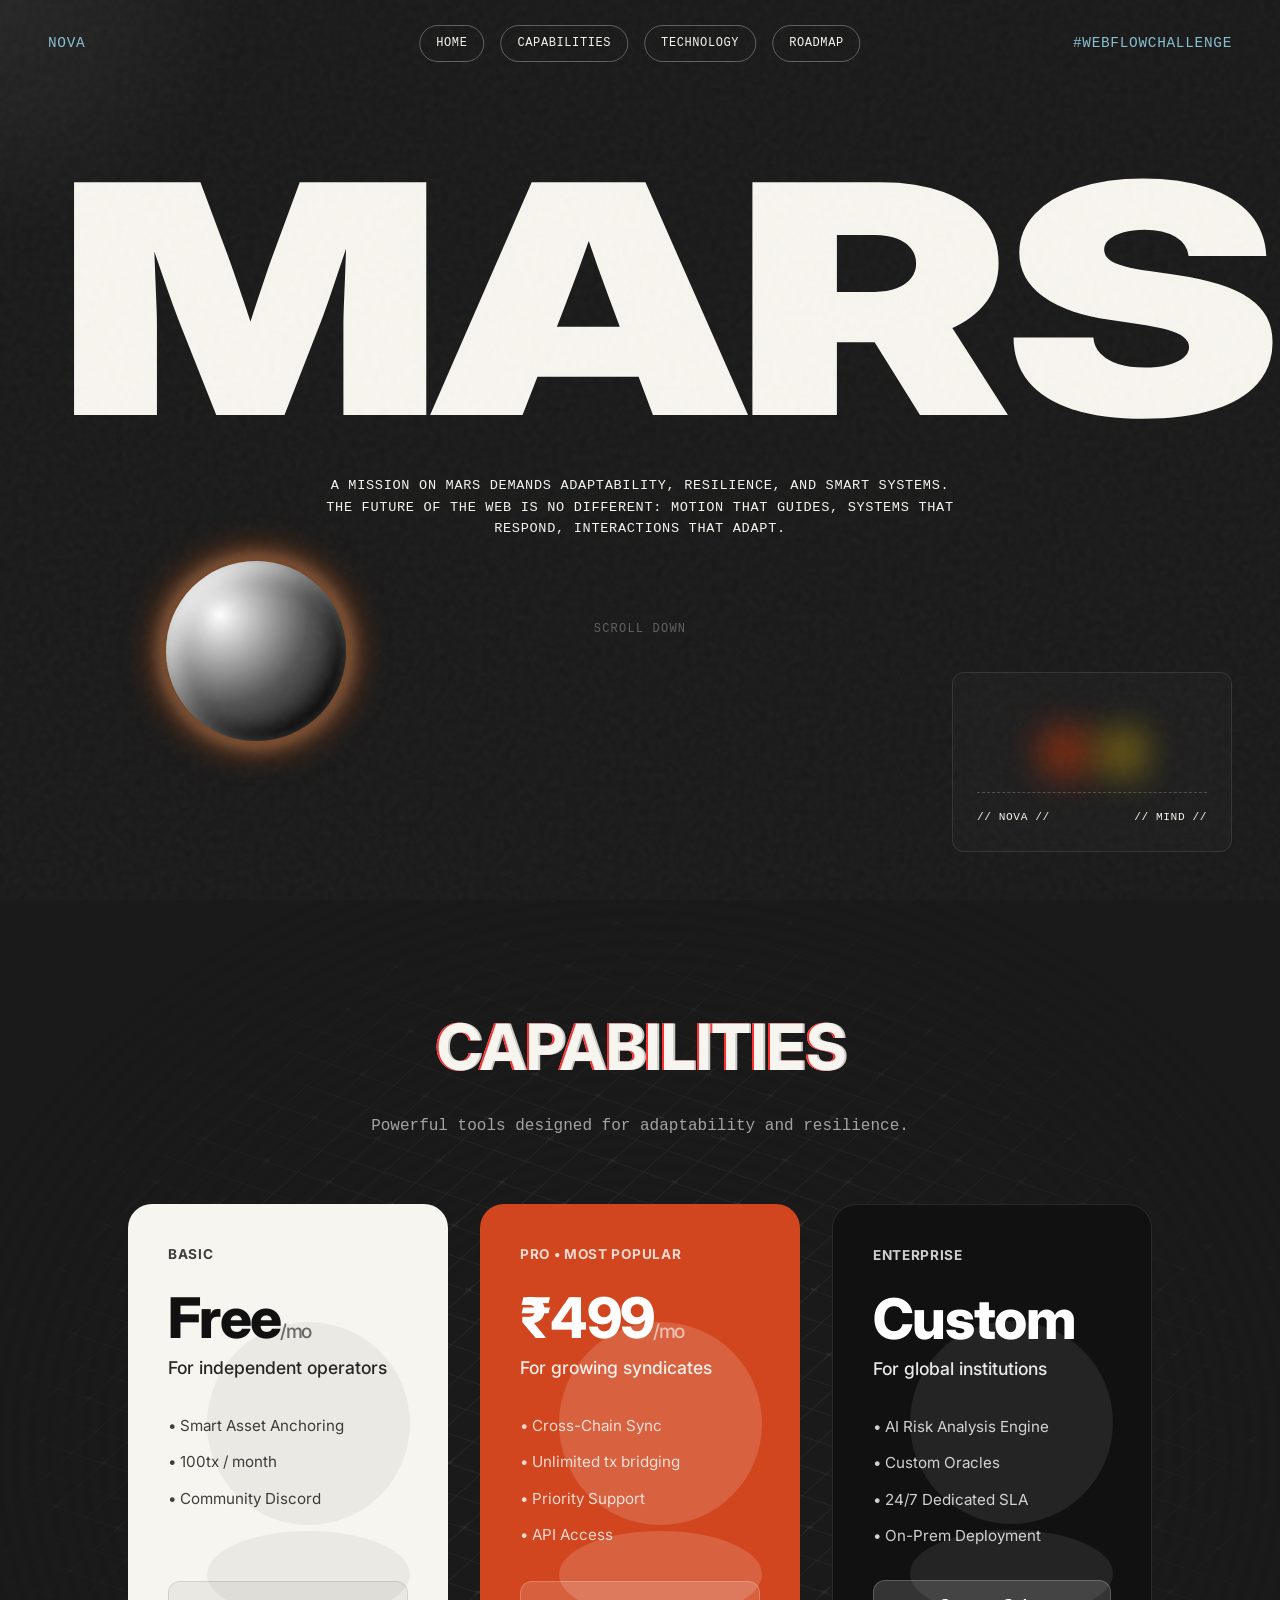
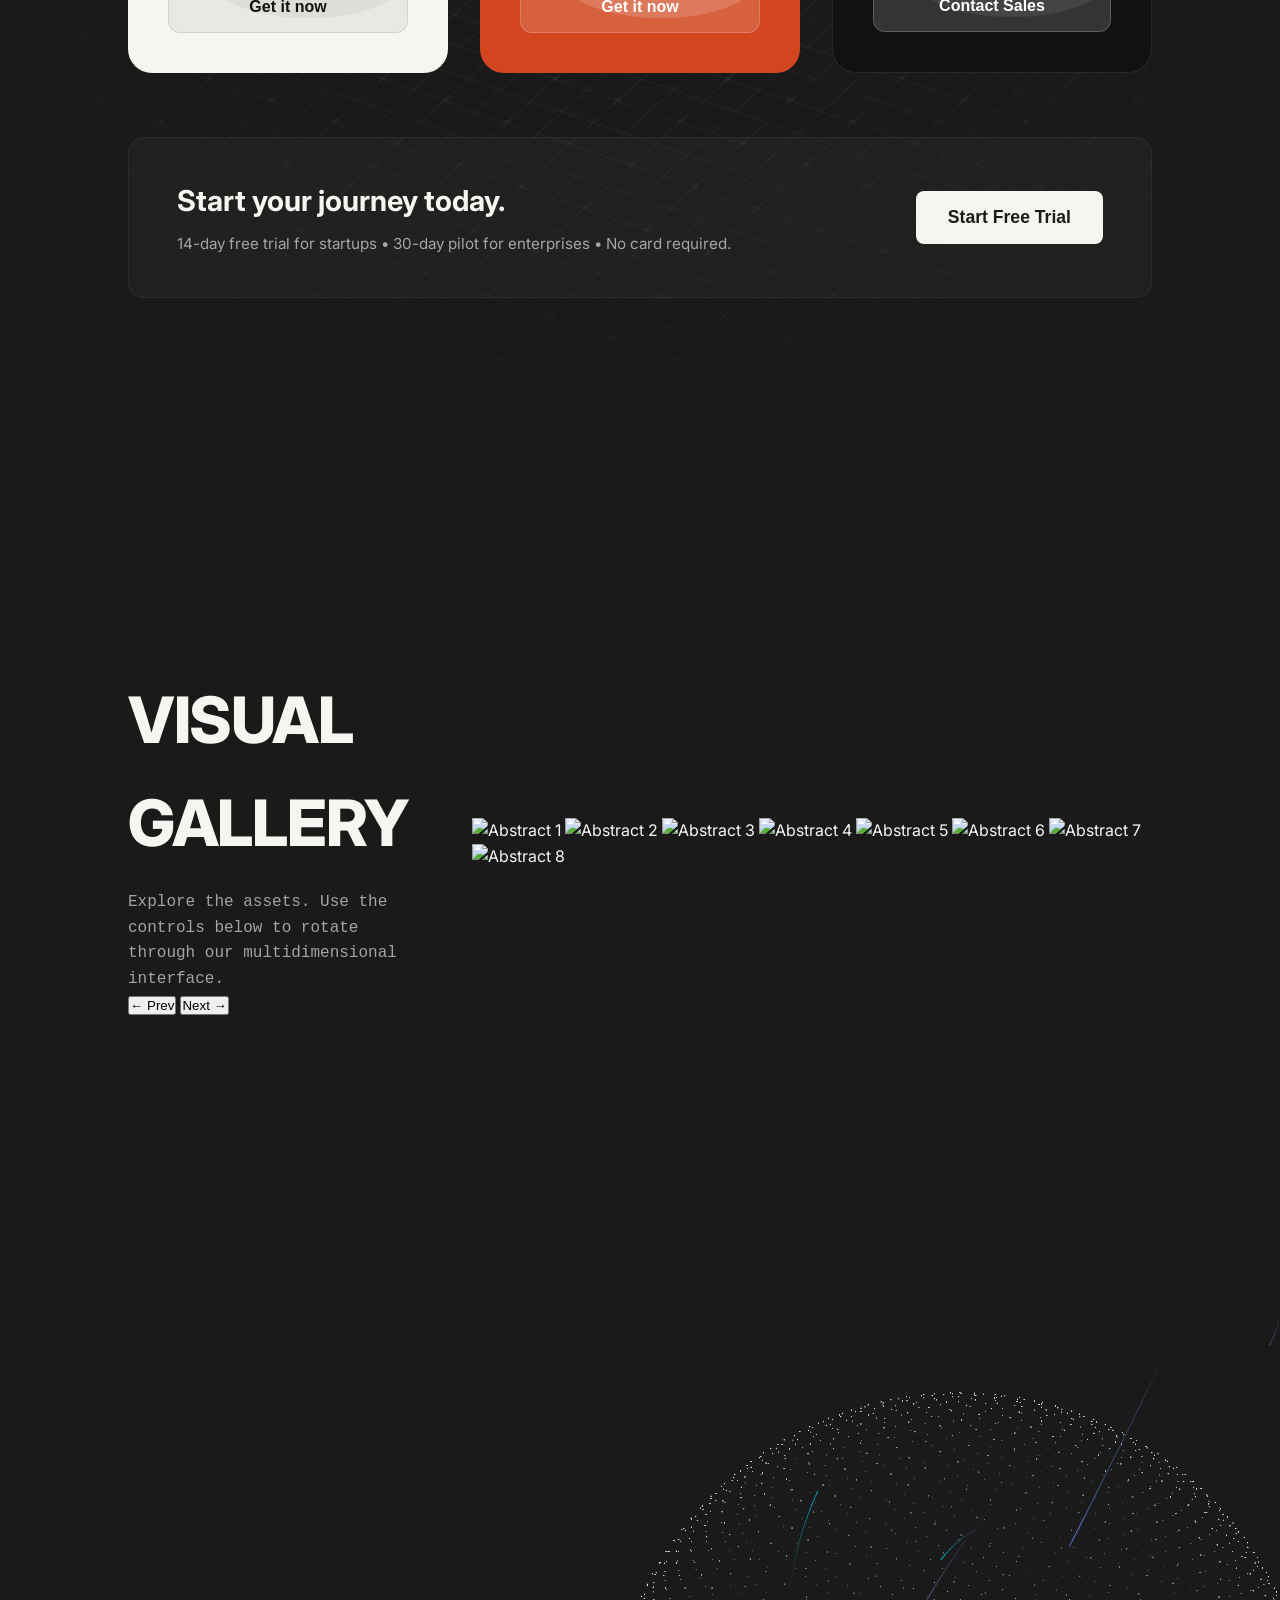
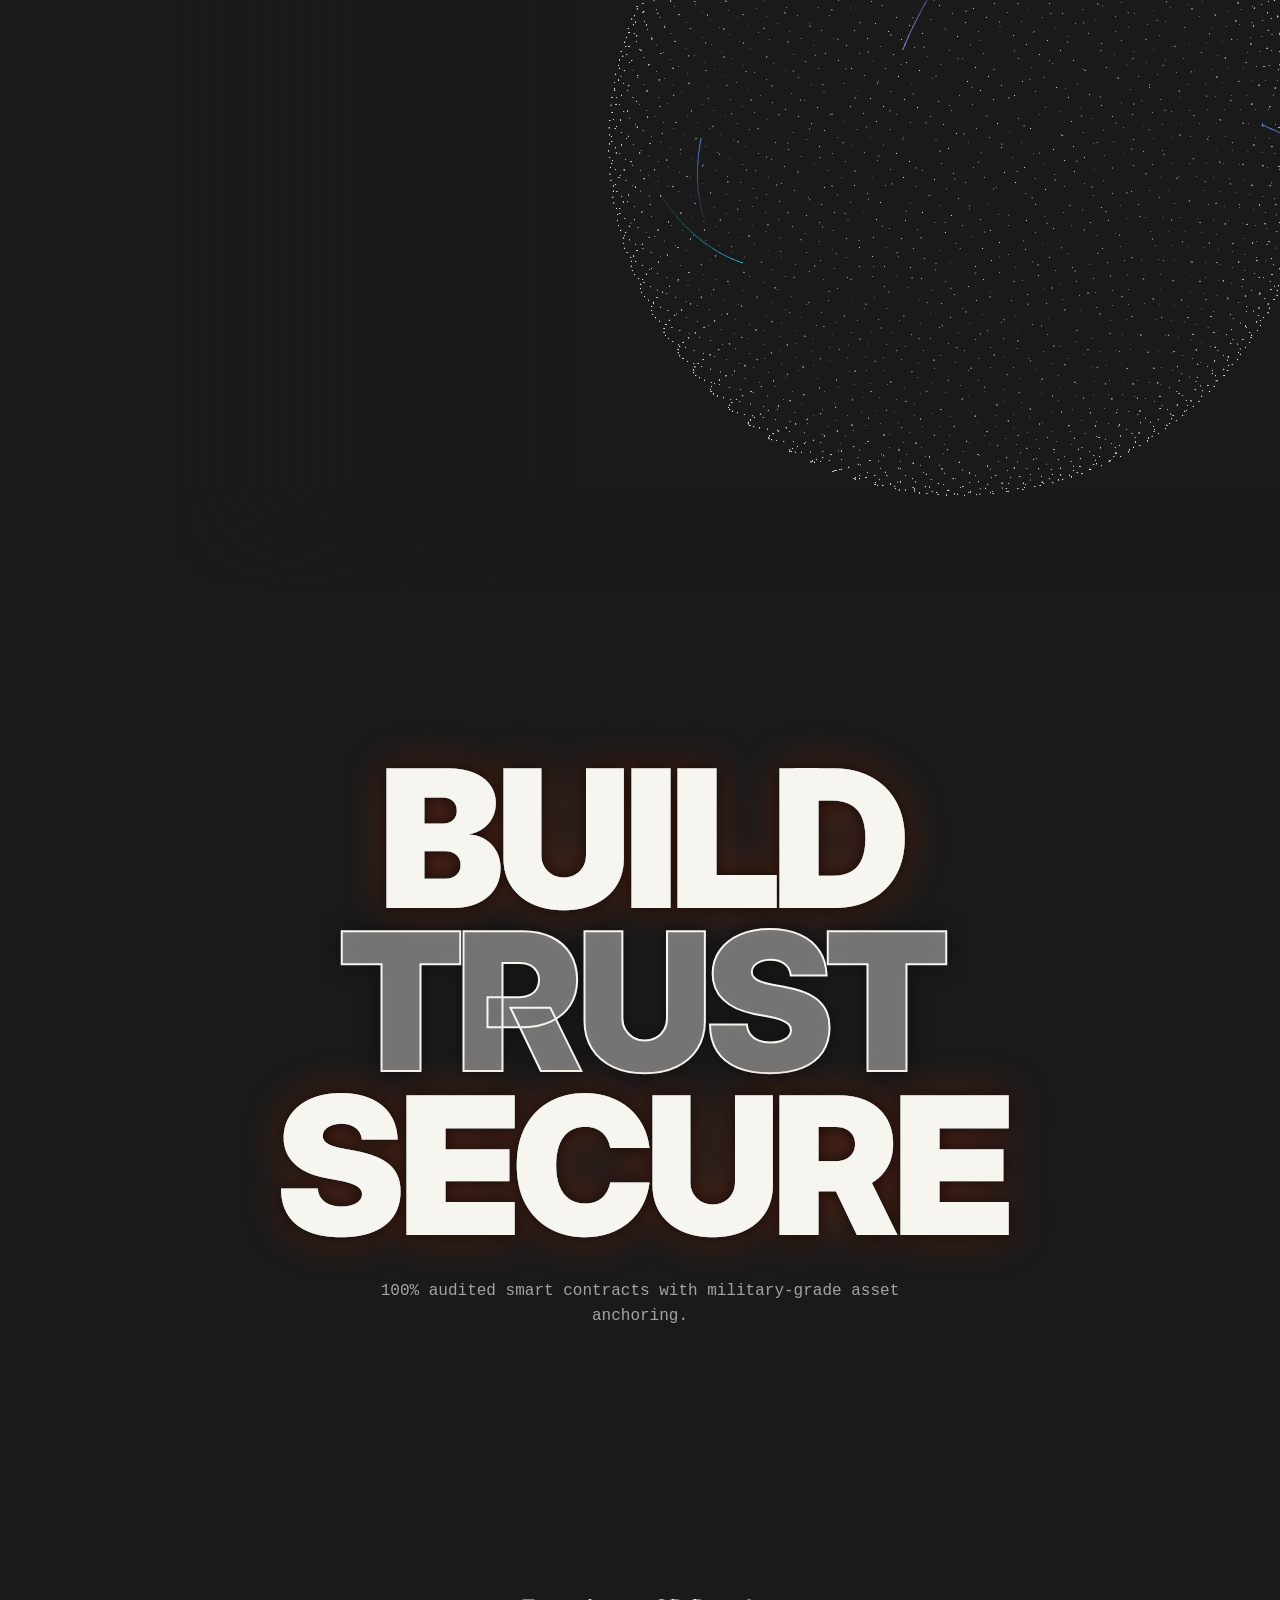
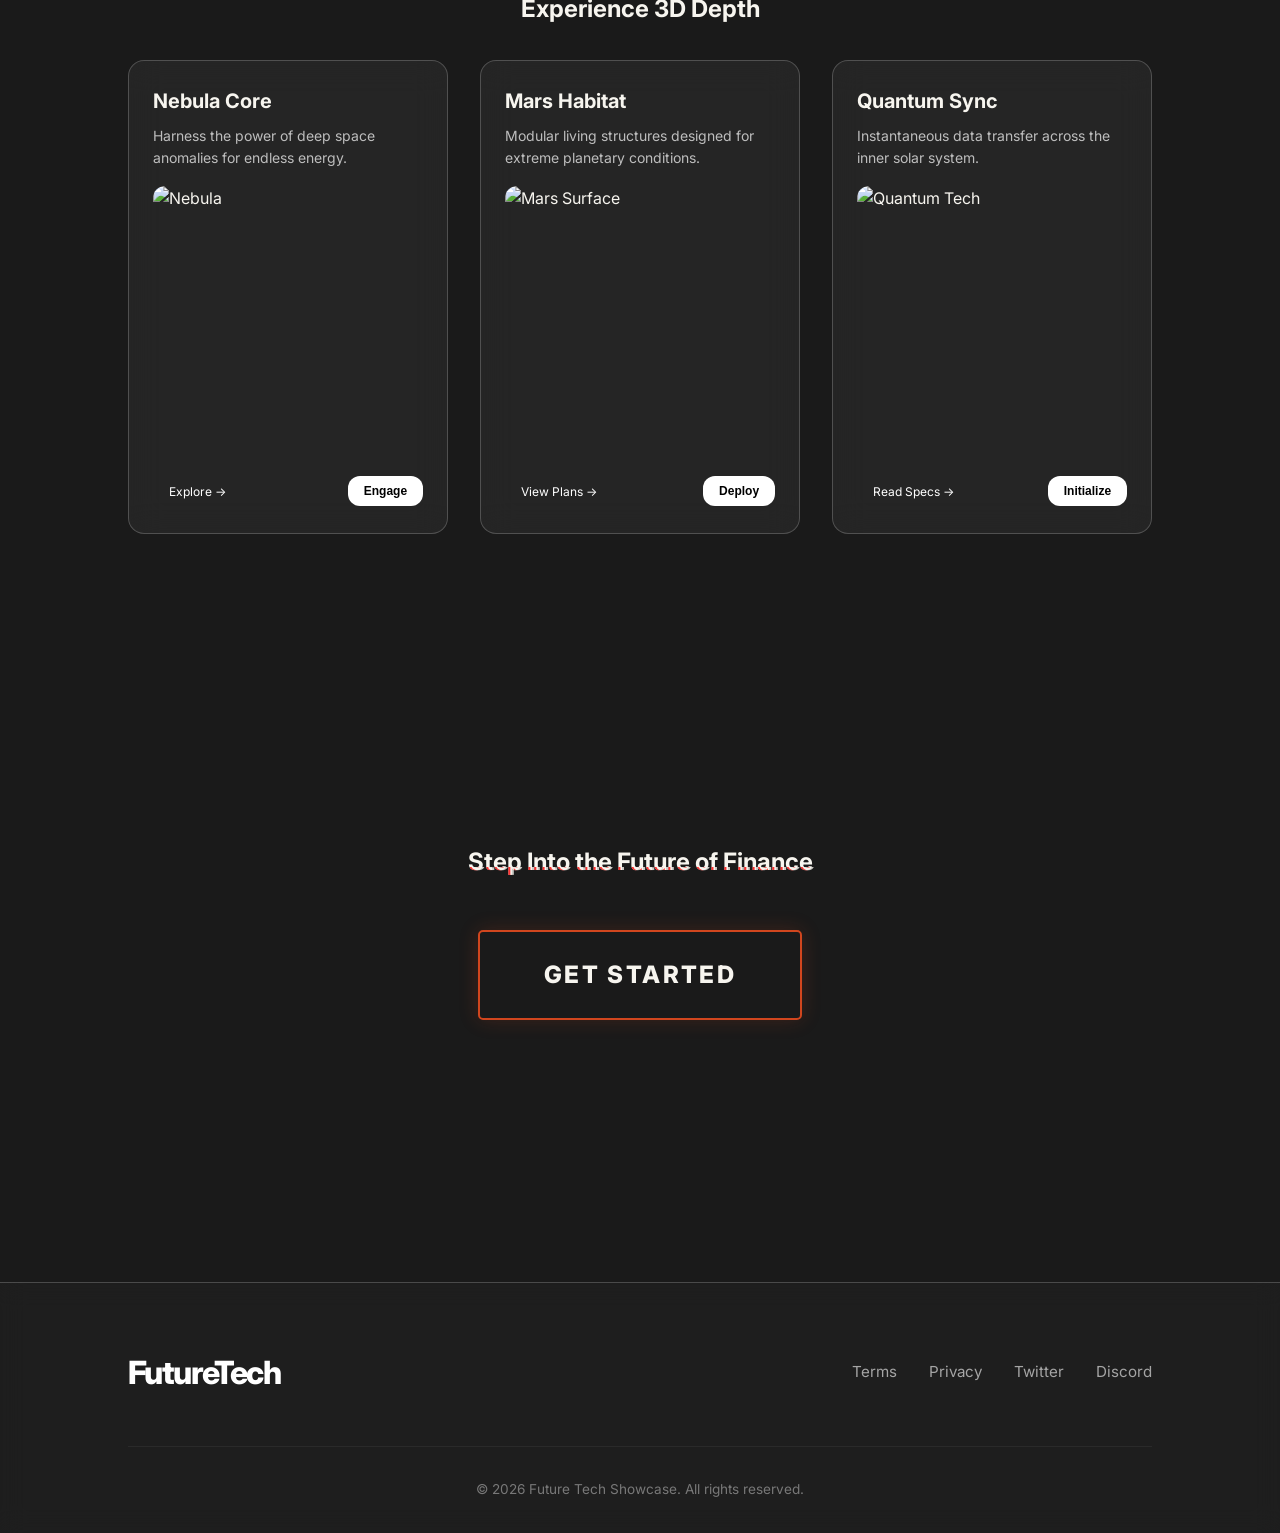
==== commit 182e0875: "new" ====
--- a/index.html
+++ b/index.html
@@ -75,52 +75,108 @@
                     <p class="section-subtext">Powerful tools designed for adaptability and resilience.</p>
                 </div>
                 
-                <div class="features-grid">
-                    <div class="feature-card">
-                        <div class="card-front"><h3>Instant Liquidity</h3></div>
-                        <div class="card-expanded"><p>Experience unparalleled speed and capital efficiency without intermediaries slowing down your settlement.</p></div>
-                    </div>
-                    <div class="feature-card">
-                        <div class="card-front"><h3>Cross-Chain Sync</h3></div>
-                        <div class="card-expanded"><p>Seamlessly transition assets between varying network protocols with guaranteed cryptographic state anchors.</p></div>
-                    </div>
-                    <div class="feature-card">
-                        <div class="card-front"><h3>AI Risk Analysis</h3></div>
-                        <div class="card-expanded"><p>Real-time neural monitoring detects anomalies and mitigates vectors before execution.</p></div>
-                    </div>
-                </div>
-            </div>
-        </section>
-
-        <!-- SECTION 3: TECHNOLOGY SHOWCASE (3D Media Cube) -->
+                <div class="features-grid lp-pricing-grid">
+                    <!-- Card 1 -->
+                    <div class="lp-price-card" style="background-color: #f7f5ef; color: #111;">
+                        <div class="lp-price-card-z">
+                            <span class="lp-price-tag">Basic</span>
+                            <div class="lp-price-amt">Free<span class="lp-price-freq">/mo</span></div>
+                            <p class="lp-price-best">For independent operators</p>
+                            <ul class="lp-price-features">
+                                <li>• Smart Asset Anchoring</li>
+                                <li>• 100tx / month</li>
+                                <li>• Community Discord</li>
+                            </ul>
+                        </div>
+                        <button class="lp-price-btn light">Get it now</button>
+                        
+                        <!-- Squishy SVG Background -->
+                        <svg width="320" height="384" viewBox="0 0 320 384" fill="none" class="lp-price-sq-svg">
+                            <circle class="sq-circle" cx="160.5" cy="114.5" r="101.5" fill="#000" fill-opacity="0.05" />
+                            <ellipse class="sq-ellipse" cx="160.5" cy="265.5" rx="101.5" ry="43.5" fill="#000" fill-opacity="0.05" />
+                        </svg>
+                    </div>
+
+                    <!-- Card 2 -->
+                    <div class="lp-price-card" style="background-color: var(--mars-orange); color: #fff;">
+                        <div class="lp-price-card-z">
+                            <span class="lp-price-tag">Pro • Most Popular</span>
+                            <div class="lp-price-amt">₹499<span class="lp-price-freq">/mo</span></div>
+                            <p class="lp-price-best">For growing syndicates</p>
+                            <ul class="lp-price-features">
+                                <li>• Cross-Chain Sync</li>
+                                <li>• Unlimited tx bridging</li>
+                                <li>• Priority Support</li>
+                                <li>• API Access</li>
+                            </ul>
+                        </div>
+                        <button class="lp-price-btn">Get it now</button>
+                        
+                        <!-- Squishy SVG Background -->
+                        <svg width="320" height="384" viewBox="0 0 320 384" fill="none" class="lp-price-sq-svg">
+                            <circle class="sq-circle" cx="160.5" cy="114.5" r="101.5" fill="#fff" fill-opacity="0.15" />
+                            <ellipse class="sq-ellipse" cx="160.5" cy="265.5" rx="101.5" ry="43.5" fill="#fff" fill-opacity="0.15" />
+                        </svg>
+                    </div>
+
+                    <!-- Card 3 -->
+                    <div class="lp-price-card" style="background-color: #111; color: #fff; border: 1px solid rgba(255,255,255,0.1);">
+                        <div class="lp-price-card-z">
+                            <span class="lp-price-tag">Enterprise</span>
+                            <div class="lp-price-amt">Custom<span class="lp-price-freq"></span></div>
+                            <p class="lp-price-best">For global institutions</p>
+                            <ul class="lp-price-features">
+                                <li>• AI Risk Analysis Engine</li>
+                                <li>• Custom Oracles</li>
+                                <li>• 24/7 Dedicated SLA</li>
+                                <li>• On-Prem Deployment</li>
+                            </ul>
+                        </div>
+                        <button class="lp-price-btn">Contact Sales</button>
+                        
+                        <!-- Squishy SVG Background -->
+                        <svg width="320" height="384" viewBox="0 0 320 384" fill="none" class="lp-price-sq-svg">
+                            <circle class="sq-circle" cx="160.5" cy="114.5" r="101.5" fill="#fff" fill-opacity="0.08" />
+                            <ellipse class="sq-ellipse" cx="160.5" cy="265.5" rx="101.5" ry="43.5" fill="#fff" fill-opacity="0.08" />
+                        </svg>
+                    </div>
+                </div>
+
+                <!-- Trial Section -->
+                <div class="lp-trial-banner">
+                    <div class="trial-text">
+                        <h3>Start your journey today.</h3>
+                        <p>14-day free trial for startups • 30-day pilot for enterprises • No card required.</p>
+                    </div>
+                    <button class="lp-dark-btn lp-btn-lg">Start Free Trial</button>
+                </div>
+            </div>
+        </section>
+
+        <!-- SECTION 3: IMAGE SHOWCASE (3D Carousel) -->
         <section class="section tech-showcase" id="tech">
             <div class="content-wrapper split-layout">
                 <div class="text-content">
-                    <h2 class="animate-text-reveal">Core Engine</h2>
-                    <p class="section-subtext fade-up-text">Hover to examine the multi-layered architecture powering the ecosystem.</p>
+                    <h2 class="animate-text-reveal">Visual Gallery</h2>
+                    <p class="section-subtext fade-up-text">Explore the assets. Use the controls below to rotate through our multidimensional interface.</p>
+                    
+                    <div class="carousel-controls">
+                        <button id="carousel-prev" class="carousel-btn">&larr; Prev</button>
+                        <button id="carousel-next" class="carousel-btn">Next &rarr;</button>
+                    </div>
                 </div>
                 
-                <!-- 3D Media Cube -->
-                <div class="cube-showcase-container">
-                    <div class="media-cube" id="media-cube">
-                        <div class="cube-face cube-front">
-                            <div class="face-content">AI</div>
-                        </div>
-                        <div class="cube-face cube-back">
-                            <div class="face-content">CHAIN</div>
-                        </div>
-                        <div class="cube-face cube-right">
-                            <div class="face-content">SEC</div>
-                        </div>
-                        <div class="cube-face cube-left">
-                            <div class="face-content">DATA</div>
-                        </div>
-                        <div class="cube-face cube-top">
-                            <div class="face-content">CORE</div>
-                        </div>
-                        <div class="cube-face cube-bottom">
-                            <div class="face-content">SYNC</div>
-                        </div>
+                <!-- 3D Image Carousel -->
+                <div class="carousel-container">
+                    <div class="carousel-3d" id="image-carousel">
+                        <span style="--i:1"><img src="https://images.unsplash.com/photo-1620641788421-7a1c342ea42e?q=80&w=400&h=400&fit=crop" alt="Abstract 1"></span>
+                        <span style="--i:2"><img src="https://images.unsplash.com/photo-1618005182384-a83a8bd57fbe?q=80&w=400&h=400&fit=crop" alt="Abstract 2"></span>
+                        <span style="--i:3"><img src="https://images.unsplash.com/photo-1614850523459-c2f4c699c52e?q=80&w=400&h=400&fit=crop" alt="Abstract 3"></span>
+                        <span style="--i:4"><img src="https://images.unsplash.com/photo-1550684848-fac1c5b4e853?q=80&w=400&h=400&fit=crop" alt="Abstract 4"></span>
+                        <span style="--i:5"><img src="https://images.unsplash.com/photo-1550684376-efcbd6e3f031?q=80&w=400&h=400&fit=crop" alt="Abstract 5"></span>
+                        <span style="--i:6"><img src="https://images.unsplash.com/photo-1614729939124-032f0b56c9ce?q=80&w=400&h=400&fit=crop" alt="Abstract 6"></span>
+                        <span style="--i:7"><img src="https://images.unsplash.com/photo-1618005192384-a83a8bd57fbe?q=80&w=400&h=400&fit=crop" alt="Abstract 7"></span>
+                        <span style="--i:8"><img src="https://images.unsplash.com/photo-1614850715649-1d0106293bd1?q=80&w=400&h=400&fit=crop" alt="Abstract 8"></span>
                     </div>
                 </div>
             </div>
@@ -130,15 +186,15 @@
             <canvas id="globe-webgl-canvas"></canvas>
         </section>
 
-        <!-- SECTION 6: TRUST / SECURITY (3D Typography) -->
+        <!-- SECTION 6: TRUST / SECURITY (Interactive 3D Typography) -->
         <section class="section trust-section" id="trust">
             <div class="content-wrapper centered">
-                <div class="trust-typography">
-                    <span class="word-3d">TRUST</span>
-                    <span class="word-3d">SECURE</span>
-                    <span class="word-3d">VERIFIED</span>
-                </div>
-                <p class="section-subtext fade-up-text">100% audited smart contracts with military-grade asset anchoring.</p>
+                <div class="interactive-3d-text-container" id="interactive-text-container">
+                    <h2 class="block-text" data-text="BUILD">BUILD</h2>
+                    <h2 class="block-text outline-text" data-text="TRUST">TRUST</h2>
+                    <h2 class="block-text" data-text="SECURE">SECURE</h2>
+                </div>
+                <p class="section-subtext fade-up-text" style="margin-top: 2rem;">100% audited smart contracts with military-grade asset anchoring.</p>
             </div>
         </section>
 
@@ -146,16 +202,49 @@
         <section class="section interactive-card-demo" id="interactive-demo">
             <div class="content-wrapper centered">
                 <h2>Experience 3D Depth</h2>
-                <div class="card-container">
-                    <div class="card-body">
-                        <h3 class="card-item" data-translatez="50">Make things float in air</h3>
-                        <p class="card-item" data-translatez="60">Hover over this card to unleash the power of CSS perspective</p>
-                        <div class="card-item image-container" data-translatez="100">
-                            <img src="https://images.unsplash.com/photo-1441974231531-c6227db76b6e?q=80&w=2560&auto=format&fit=crop&ixlib=rb-4.0.3&ixid=M3wxMjA3fDB8MHxwaG90by1wYWdlfHx8fGVufDB8fHx8fA%3D%3D" alt="thumbnail">
+                <div class="cards-grid">
+                    <!-- Card 1 -->
+                    <div class="card-container">
+                        <div class="card-body">
+                            <h3 class="card-item" data-translatez="50">Nebula Core</h3>
+                            <p class="card-item" data-translatez="60">Harness the power of deep space anomalies for endless energy.</p>
+                            <div class="card-item image-container" data-translatez="100">
+                                <img src="https://images.unsplash.com/photo-1462331940025-496dfbfc7564?q=80&w=1000&auto=format&fit=crop" alt="Nebula">
+                            </div>
+                            <div class="card-actions">
+                                <a href="#" class="card-item" data-translatez="20">Explore &rarr;</a>
+                                <button class="card-item btn-signup" data-translatez="20">Engage</button>
+                            </div>
                         </div>
-                        <div class="card-actions">
-                            <a href="https://twitter.com/mannupaaji" target="_blank" class="card-item" data-translatez="20">Try now &rarr;</a>
-                            <button class="card-item btn-signup" data-translatez="20">Sign up</button>
+                    </div>
+
+                    <!-- Card 2 -->
+                    <div class="card-container">
+                        <div class="card-body">
+                            <h3 class="card-item" data-translatez="50">Mars Habitat</h3>
+                            <p class="card-item" data-translatez="60">Modular living structures designed for extreme planetary conditions.</p>
+                            <div class="card-item image-container" data-translatez="100">
+                                <img src="https://images.unsplash.com/photo-1614730321146-b6fa6a46bcb4?q=80&w=1000&auto=format&fit=crop" alt="Mars Surface">
+                            </div>
+                            <div class="card-actions">
+                                <a href="#" class="card-item" data-translatez="20">View Plans &rarr;</a>
+                                <button class="card-item btn-signup" data-translatez="20">Deploy</button>
+                            </div>
+                        </div>
+                    </div>
+
+                    <!-- Card 3 -->
+                    <div class="card-container">
+                        <div class="card-body">
+                            <h3 class="card-item" data-translatez="50">Quantum Sync</h3>
+                            <p class="card-item" data-translatez="60">Instantaneous data transfer across the inner solar system.</p>
+                            <div class="card-item image-container" data-translatez="100">
+                                <img src="https://images.unsplash.com/photo-1635070041078-e363dbe005cb?q=80&w=1000&auto=format&fit=crop" alt="Quantum Tech">
+                            </div>
+                            <div class="card-actions">
+                                <a href="#" class="card-item" data-translatez="20">Read Specs &rarr;</a>
+                                <button class="card-item btn-signup" data-translatez="20">Initialize</button>
+                            </div>
                         </div>
                     </div>
                 </div>
@@ -191,111 +280,175 @@
     <!-- Globe WebGL Component -->
     <script>
     (function () {
+        const R = 2.0; // globe radius
+
         // ── mat4 helpers ──────────────────────────────────────────────────────
         const m = {
-            id: () => new Float32Array([1,0,0,0, 0,1,0,0, 0,0,1,0, 0,0,0,1]),
-            persp(o, fov, asp, n, f) {
-                const t = 1/Math.tan(fov/2), nf = 1/(n-f);
-                o[0]=t/asp;o[1]=0;o[2]=0;o[3]=0; o[4]=0;o[5]=t;o[6]=0;o[7]=0;
-                o[8]=0;o[9]=0;o[10]=(f+n)*nf;o[11]=-1; o[12]=0;o[13]=0;o[14]=2*f*n*nf;o[15]=0; return o;
-            },
-            transl(o, a, [x,y,z]) {
-                if(a===o){o[12]=a[0]*x+a[4]*y+a[8]*z+a[12];o[13]=a[1]*x+a[5]*y+a[9]*z+a[13];o[14]=a[2]*x+a[6]*y+a[10]*z+a[14];o[15]=a[3]*x+a[7]*y+a[11]*z+a[15];}
-                else{for(let i=0;i<12;i++)o[i]=a[i];o[12]=a[0]*x+a[4]*y+a[8]*z+a[12];o[13]=a[1]*x+a[5]*y+a[9]*z+a[13];o[14]=a[2]*x+a[6]*y+a[10]*z+a[14];o[15]=a[3]*x+a[7]*y+a[11]*z+a[15];}
-                return o;
-            },
-            rotX(o, a, r) {
-                const s=Math.sin(r),c=Math.cos(r),[a10,a11,a12,a13,a20,a21,a22,a23]=[a[4],a[5],a[6],a[7],a[8],a[9],a[10],a[11]];
-                if(a!==o){o[0]=a[0];o[1]=a[1];o[2]=a[2];o[3]=a[3];o[12]=a[12];o[13]=a[13];o[14]=a[14];o[15]=a[15];}
-                o[4]=a10*c+a20*s;o[5]=a11*c+a21*s;o[6]=a12*c+a22*s;o[7]=a13*c+a23*s;
-                o[8]=a20*c-a10*s;o[9]=a21*c-a11*s;o[10]=a22*c-a12*s;o[11]=a23*c-a13*s; return o;
-            },
-            rotY(o, a, r) {
-                const s=Math.sin(r),c=Math.cos(r),[a00,a01,a02,a03,a20,a21,a22,a23]=[a[0],a[1],a[2],a[3],a[8],a[9],a[10],a[11]];
-                if(a!==o){o[4]=a[4];o[5]=a[5];o[6]=a[6];o[7]=a[7];o[12]=a[12];o[13]=a[13];o[14]=a[14];o[15]=a[15];}
-                o[0]=a00*c-a20*s;o[1]=a01*c-a21*s;o[2]=a02*c-a22*s;o[3]=a03*c-a23*s;
-                o[8]=a00*s+a20*c;o[9]=a01*s+a21*c;o[10]=a02*s+a22*c;o[11]=a03*s+a23*c; return o;
+            id:()=>new Float32Array([1,0,0,0,0,1,0,0,0,0,1,0,0,0,0,1]),
+            persp(o,fov,asp,n,f){const t=1/Math.tan(fov/2),nf=1/(n-f);o[0]=t/asp;o[1]=0;o[2]=0;o[3]=0;o[4]=0;o[5]=t;o[6]=0;o[7]=0;o[8]=0;o[9]=0;o[10]=(f+n)*nf;o[11]=-1;o[12]=0;o[13]=0;o[14]=2*f*n*nf;o[15]=0;return o;},
+            transl(o,a,[x,y,z]){if(a===o){o[12]=a[0]*x+a[4]*y+a[8]*z+a[12];o[13]=a[1]*x+a[5]*y+a[9]*z+a[13];o[14]=a[2]*x+a[6]*y+a[10]*z+a[14];o[15]=a[3]*x+a[7]*y+a[11]*z+a[15];}else{for(let i=0;i<12;i++)o[i]=a[i];o[12]=a[0]*x+a[4]*y+a[8]*z+a[12];o[13]=a[1]*x+a[5]*y+a[9]*z+a[13];o[14]=a[2]*x+a[6]*y+a[10]*z+a[14];o[15]=a[3]*x+a[7]*y+a[11]*z+a[15];}return o;},
+            rotX(o,a,r){const s=Math.sin(r),c=Math.cos(r),a10=a[4],a11=a[5],a12=a[6],a13=a[7],a20=a[8],a21=a[9],a22=a[10],a23=a[11];if(a!==o){o[0]=a[0];o[1]=a[1];o[2]=a[2];o[3]=a[3];o[12]=a[12];o[13]=a[13];o[14]=a[14];o[15]=a[15];}o[4]=a10*c+a20*s;o[5]=a11*c+a21*s;o[6]=a12*c+a22*s;o[7]=a13*c+a23*s;o[8]=a20*c-a10*s;o[9]=a21*c-a11*s;o[10]=a22*c-a12*s;o[11]=a23*c-a13*s;return o;},
+            rotY(o,a,r){const s=Math.sin(r),c=Math.cos(r),a00=a[0],a01=a[1],a02=a[2],a03=a[3],a20=a[8],a21=a[9],a22=a[10],a23=a[11];if(a!==o){o[4]=a[4];o[5]=a[5];o[6]=a[6];o[7]=a[7];o[12]=a[12];o[13]=a[13];o[14]=a[14];o[15]=a[15];}o[0]=a00*c-a20*s;o[1]=a01*c-a21*s;o[2]=a02*c-a22*s;o[3]=a03*c-a23*s;o[8]=a00*s+a20*c;o[9]=a01*s+a21*c;o[10]=a02*s+a22*c;o[11]=a03*s+a23*c;return o;}
+        };
+
+        // ── Dot Shader ────────────────────────────────────────────────────────
+        const DOT_VS = `
+            attribute vec3 aPos;
+            uniform mat4 uMV, uP; uniform float uPS;
+            varying float vDepth;
+            void main(){
+                vec4 mv=uMV*vec4(aPos,1.0); gl_Position=uP*mv;
+                gl_PointSize=uPS/-mv.z*4.0;
+                vDepth=(mv.z+5.0)/4.0;
+            }`;
+        const DOT_FS = `
+            precision mediump float;
+            varying float vDepth; uniform float uTime;
+            void main(){
+                vec2 c=gl_PointCoord-vec2(0.5); if(length(c)>0.5)discard;
+                float a=smoothstep(1.2,-0.5,vDepth)*smoothstep(0.5,0.2,length(c));
+                a*=0.65+0.35*sin(uTime*1.8+vDepth*8.0);
+                if(a<0.01)discard;
+                gl_FragColor=vec4(0.92,0.96,1.0,a);
+            }`;
+
+        // ── Arc Shader ────────────────────────────────────────────────────────
+        const ARC_VS = `
+            attribute vec3 aPos; attribute float aLocalT;
+            uniform mat4 uMV, uP;
+            uniform float uHeadT, uTailT;
+            varying float vFade; varying float vDepth;
+            void main(){
+                vec4 mv=uMV*vec4(aPos,1.0); gl_Position=uP*mv;
+                vDepth=(mv.z+5.0)/4.0;
+                float range=max(uHeadT-uTailT,0.001);
+                vFade=clamp((aLocalT-uTailT)/range,0.0,1.0);
+            }`;
+        const ARC_FS = `
+            precision mediump float;
+            varying float vFade; varying float vDepth;
+            uniform vec3 uColor;
+            void main(){
+                float depthFade=smoothstep(1.4,-0.3,vDepth);
+                float a=vFade*vFade*depthFade*0.95;
+                if(a<0.01)discard;
+                gl_FragColor=vec4(uColor,a);
+            }`;
+
+        // ── Geometry: Fibonacci Sphere ─────────────────────────────────────────
+        function fibSphere(n) {
+            const V=[], phi=Math.PI*(3-Math.sqrt(5));
+            for(let i=0;i<n;i++){
+                const y=1-(i/(n-1))*2, r=Math.sqrt(Math.max(0,1-y*y)), theta=phi*i;
+                V.push(R*r*Math.cos(theta), R*y, R*r*Math.sin(theta));
             }
-        };
-
-        // ── Shaders ───────────────────────────────────────────────────────────
-        const VS = `
-            attribute vec3 aPos; attribute float aType;
-            uniform mat4 uMV; uniform mat4 uP; uniform float uPS;
-            varying float vDepth; varying float vType;
-            void main(void){
-                vec4 mv=uMV*vec4(aPos,1.0); gl_Position=uP*mv;
-                gl_PointSize=aType==0.0?uPS/-mv.z*4.0:1.0;
-                vDepth=(mv.z+5.0)/4.0; vType=aType;
-            }`;
-        const FS = `
-            precision mediump float;
-            varying float vDepth; varying float vType; uniform float uTime;
-            void main(void){
-                vec3 col=vec3(0.95,0.98,1.0); float a=smoothstep(1.2,-0.5,vDepth);
-                if(vType==0.0){
-                    vec2 c=gl_PointCoord-vec2(0.5); if(length(c)>0.5)discard;
-                    a*=smoothstep(0.5,0.2,length(c)); a*=0.6+0.4*sin(uTime*2.0+vDepth*10.0);
-                }else{ a*=0.15; col=vec3(0.6,0.7,0.8); }
-                if(a<0.01)discard; gl_FragColor=vec4(col,a);
-            }`;
-
-        // ── Geometry ──────────────────────────────────────────────────────────
-        function buildGeom() {
-            const V=[],T=[],R=2;
-            const noise=(x,y,z)=>Math.sin(x*3)*Math.cos(y*4)+Math.sin(z*5)*Math.cos(x*2);
-            for(let la=0;la<=70;la++){
-                const t=la*Math.PI/70,st=Math.sin(t),ct=Math.cos(t);
-                for(let lo=0;lo<=140;lo++){
-                    const p=lo*2*Math.PI/140,x=Math.cos(p)*st,y=ct,z=Math.sin(p)*st;
-                    if(noise(x,y,z)>-0.2||Math.random()>0.8){V.push(R*x,R*y,R*z);T.push(0);}
+            return new Float32Array(V);
+        }
+
+        // ── Geometry: Animated Arcs ────────────────────────────────────────────
+        function ll2unit(lat,lng){
+            const phi=(90-lat)*Math.PI/180, theta=(lng+180)*Math.PI/180;
+            return[-Math.sin(phi)*Math.cos(theta), Math.cos(phi), Math.sin(phi)*Math.sin(theta)];
+        }
+        function slerpPt(p1,p2,t,alt){
+            const dot=Math.max(-1,Math.min(1,p1[0]*p2[0]+p1[1]*p2[1]+p1[2]*p2[2]));
+            const om=Math.acos(dot), som=Math.sin(om);
+            let x,y,z;
+            if(som<0.001){x=(1-t)*p1[0]+t*p2[0];y=(1-t)*p1[1]+t*p2[1];z=(1-t)*p1[2]+t*p2[2];}
+            else{const a=Math.sin((1-t)*om)/som,b=Math.sin(t*om)/som;x=a*p1[0]+b*p2[0];y=a*p1[1]+b*p2[1];z=a*p1[2]+b*p2[2];}
+            const len=Math.sqrt(x*x+y*y+z*z)||1;
+            const r=alt*(R+R*0.45*4*t*(1-t)); // arc peaks 45% above surface at midpoint
+            return[x/len*r,y/len*r,z/len*r];
+        }
+
+        const ARC_DEFS = [
+            {from:[28.6139,77.209],   to:[3.139,101.686],  color:[0.02,0.78,0.93]}, // Delhi→KL (cyan)
+            {from:[-19.885,-43.951],  to:[-1.303,36.852],  color:[0.38,0.55,1.00]}, // São Paulo→Nairobi (blue)
+            {from:[51.507,-0.127],    to:[3.139,101.686],  color:[0.67,0.51,1.00]}, // London→Singapore (violet)
+            {from:[34.052,-118.24],   to:[48.856,2.352],   color:[0.02,0.78,0.93]}, // LA→Paris
+            {from:[-33.868,151.20],   to:[22.319,114.169], color:[0.38,0.55,1.00]}, // Sydney→HK
+            {from:[40.712,-74.006],   to:[51.507,-0.127],  color:[0.67,0.51,1.00]}, // NY→London
+            {from:[35.689,139.692],   to:[-33.868,151.20], color:[0.02,0.78,0.93]}, // Tokyo→Sydney
+            {from:[55.751,37.617],    to:[40.712,-74.006], color:[0.38,0.55,1.00]}, // Moscow→NY
+        ];
+        const ARC_SEG = 90; // segments per arc (smooth)
+        const TRAIL = 0.35; // tail length as fraction of arc
+
+        function buildArcs(){
+            const verts=[], localTs=[], meta=[];
+            ARC_DEFS.forEach((def,i)=>{
+                const p1=ll2unit(def.from[0],def.from[1]);
+                const p2=ll2unit(def.to[0],def.to[1]);
+                const startIdx=verts.length/3;
+                for(let j=0;j<=ARC_SEG;j++){
+                    const t=j/ARC_SEG;
+                    const pt=slerpPt(p1,p2,t,1);
+                    verts.push(...pt); localTs.push(t);
                 }
-            }
-            const G=24;
-            for(let la=1;la<G;la++){
-                const t=la*Math.PI/G,st=Math.sin(t),ct=Math.cos(t);
-                for(let lo=0;lo<=60;lo++){const p=lo*2*Math.PI/60;V.push(R*Math.cos(p)*st,R*ct,R*Math.sin(p)*st);T.push(1);}
-            }
-            for(let lo=0;lo<G;lo++){
-                const p=lo*Math.PI/G;
-                for(let la=0;la<=60;la++){const t=la*2*Math.PI/60;V.push(R*Math.cos(p)*Math.sin(t),R*Math.cos(t),R*Math.sin(p)*Math.sin(t));T.push(1);}
-            }
-            return{verts:new Float32Array(V),types:new Float32Array(T)};
+                meta.push({startIdx, count:ARC_SEG+1, color:def.color, timeOffset:i*1.1});
+            });
+            return{verts:new Float32Array(verts), localTs:new Float32Array(localTs), meta};
         }
 
-        // ── Init ──────────────────────────────────────────────────────────────
-        function startGlobe() {
-            const canvas = document.getElementById('globe-webgl-canvas');
-            if (!canvas) return;
-            const gl = canvas.getContext('webgl',{alpha:true,antialias:true}) || canvas.getContext('experimental-webgl');
-            if (!gl) return;
-
-            function mk(type, src) {
-                const s=gl.createShader(type); gl.shaderSource(s,src); gl.compileShader(s);
-                if(!gl.getShaderParameter(s,gl.COMPILE_STATUS)){console.error(gl.getShaderInfoLog(s));return null;} return s;
-            }
-            const prog=gl.createProgram();
-            gl.attachShader(prog,mk(gl.VERTEX_SHADER,VS)); gl.attachShader(prog,mk(gl.FRAGMENT_SHADER,FS)); gl.linkProgram(prog);
-            const I={
-                aPos:gl.getAttribLocation(prog,'aPos'),  aType:gl.getAttribLocation(prog,'aType'),
-                uMV:gl.getUniformLocation(prog,'uMV'),   uP:gl.getUniformLocation(prog,'uP'),
-                uPS:gl.getUniformLocation(prog,'uPS'),   uTime:gl.getUniformLocation(prog,'uTime'),
+        // ── WebGL Init ────────────────────────────────────────────────────────
+        function mkProg(gl, vs, fs){
+            const mk=(t,src)=>{const s=gl.createShader(t);gl.shaderSource(s,src);gl.compileShader(s);if(!gl.getShaderParameter(s,gl.COMPILE_STATUS))console.error(gl.getShaderInfoLog(s));return s;};
+            const p=gl.createProgram();
+            gl.attachShader(p,mk(gl.VERTEX_SHADER,vs));
+            gl.attachShader(p,mk(gl.FRAGMENT_SHADER,fs));
+            gl.linkProgram(p); return p;
+        }
+
+        function startGlobe(){
+            const canvas=document.getElementById('globe-webgl-canvas');
+            if(!canvas)return;
+            const gl=canvas.getContext('webgl',{alpha:true,antialias:true})||canvas.getContext('experimental-webgl');
+            if(!gl)return;
+
+            // Programs
+            const dotProg=mkProg(gl,DOT_VS,DOT_FS);
+            const arcProg=mkProg(gl,ARC_VS,ARC_FS);
+
+            // Dot attributes/uniforms
+            const dI={
+                aPos:gl.getAttribLocation(dotProg,'aPos'),
+                uMV:gl.getUniformLocation(dotProg,'uMV'),  uP:gl.getUniformLocation(dotProg,'uP'),
+                uPS:gl.getUniformLocation(dotProg,'uPS'),  uTime:gl.getUniformLocation(dotProg,'uTime'),
             };
-            const geom=buildGeom();
-            const pb=gl.createBuffer(); gl.bindBuffer(gl.ARRAY_BUFFER,pb); gl.bufferData(gl.ARRAY_BUFFER,geom.verts,gl.STATIC_DRAW);
-            const tb=gl.createBuffer(); gl.bindBuffer(gl.ARRAY_BUFFER,tb); gl.bufferData(gl.ARRAY_BUFFER,geom.types,gl.STATIC_DRAW);
-
-            let rotY=0, speed=0.001;
+            // Arc attributes/uniforms
+            const aI={
+                aPos:gl.getAttribLocation(arcProg,'aPos'), aLocalT:gl.getAttribLocation(arcProg,'aLocalT'),
+                uMV:gl.getUniformLocation(arcProg,'uMV'),  uP:gl.getUniformLocation(arcProg,'uP'),
+                uHeadT:gl.getUniformLocation(arcProg,'uHeadT'), uTailT:gl.getUniformLocation(arcProg,'uTailT'),
+                uColor:gl.getUniformLocation(arcProg,'uColor'),
+            };
+
+            // Dot geometry
+            const dots=fibSphere(3200);
+            const dotBuf=gl.createBuffer();
+            gl.bindBuffer(gl.ARRAY_BUFFER,dotBuf); gl.bufferData(gl.ARRAY_BUFFER,dots,gl.STATIC_DRAW);
+
+            // Arc geometry
+            const arcGeom=buildArcs();
+            const arcPosBuf=gl.createBuffer();
+            gl.bindBuffer(gl.ARRAY_BUFFER,arcPosBuf); gl.bufferData(gl.ARRAY_BUFFER,arcGeom.verts,gl.STATIC_DRAW);
+            const arcTBuf=gl.createBuffer();
+            gl.bindBuffer(gl.ARRAY_BUFFER,arcTBuf); gl.bufferData(gl.ARRAY_BUFFER,arcGeom.localTs,gl.STATIC_DRAW);
+
+            let rotY=0, speed=0.0008;
             canvas.addEventListener('mouseenter',()=>speed=0.0002);
-            canvas.addEventListener('mouseleave',()=>speed=0.001);
+            canvas.addEventListener('mouseleave',()=>speed=0.0008);
 
             function resize(){
                 const w=canvas.clientWidth,h=canvas.clientHeight;
                 if(canvas.width!==w||canvas.height!==h){canvas.width=w;canvas.height=h;gl.viewport(0,0,w,h);}
             }
 
-            function draw(t) {
+            const ARC_PERIOD=5.0; // seconds for one full arc traversal
+
+            function draw(ts){
                 resize();
+                const t=ts*0.001;
                 gl.clearColor(0,0,0,0); gl.clear(gl.COLOR_BUFFER_BIT|gl.DEPTH_BUFFER_BIT);
                 gl.enable(gl.DEPTH_TEST); gl.depthFunc(gl.LEQUAL);
                 gl.enable(gl.BLEND); gl.blendFunc(gl.SRC_ALPHA,gl.ONE);
@@ -303,12 +456,38 @@
                 const P=m.id(); m.persp(P,Math.PI/4,canvas.clientWidth/canvas.clientHeight,0.1,100);
                 const MV=m.id(); m.transl(MV,MV,[0,0,-6.5]); m.rotX(MV,MV,0.3); m.rotY(MV,MV,rotY);
 
-                gl.useProgram(prog);
-                gl.bindBuffer(gl.ARRAY_BUFFER,pb); gl.vertexAttribPointer(I.aPos,3,gl.FLOAT,false,0,0); gl.enableVertexAttribArray(I.aPos);
-                gl.bindBuffer(gl.ARRAY_BUFFER,tb); gl.vertexAttribPointer(I.aType,1,gl.FLOAT,false,0,0); gl.enableVertexAttribArray(I.aType);
-                gl.uniformMatrix4fv(I.uP,false,P); gl.uniformMatrix4fv(I.uMV,false,MV);
-                gl.uniform1f(I.uPS,Math.max(2,canvas.clientHeight/300)); gl.uniform1f(I.uTime,t*0.001);
-                gl.drawArrays(gl.POINTS,0,geom.verts.length/3);
+                // ── Draw dots ──
+                gl.useProgram(dotProg);
+                gl.bindBuffer(gl.ARRAY_BUFFER,dotBuf);
+                gl.vertexAttribPointer(dI.aPos,3,gl.FLOAT,false,0,0); gl.enableVertexAttribArray(dI.aPos);
+                gl.uniformMatrix4fv(dI.uP,false,P); gl.uniformMatrix4fv(dI.uMV,false,MV);
+                gl.uniform1f(dI.uPS,Math.max(1.5,canvas.clientHeight/320)); gl.uniform1f(dI.uTime,t);
+                gl.drawArrays(gl.POINTS,0,dots.length/3);
+
+                // ── Draw arcs ──
+                gl.useProgram(arcProg);
+                gl.uniformMatrix4fv(aI.uP,false,P); gl.uniformMatrix4fv(aI.uMV,false,MV);
+
+                gl.bindBuffer(gl.ARRAY_BUFFER,arcPosBuf);
+                gl.vertexAttribPointer(aI.aPos,3,gl.FLOAT,false,0,0); gl.enableVertexAttribArray(aI.aPos);
+                gl.bindBuffer(gl.ARRAY_BUFFER,arcTBuf);
+                gl.vertexAttribPointer(aI.aLocalT,1,gl.FLOAT,false,0,0); gl.enableVertexAttribArray(aI.aLocalT);
+
+                arcGeom.meta.forEach(arc=>{
+                    const cycleT=((t+arc.timeOffset)%ARC_PERIOD)/ARC_PERIOD; // 0→1
+                    // head travels from 0 to 1 and then loops
+                    const headT=Math.min(cycleT*(1+TRAIL), 1.0);
+                    const tailT=Math.max(headT-TRAIL, 0.0);
+                    if(headT<=0)return;
+
+                    // Draw subrange of the arc strip
+                    const first=arc.startIdx+Math.floor(tailT*ARC_SEG);
+                    const count=Math.max(1,Math.ceil((headT-tailT)*ARC_SEG));
+
+                    gl.uniform1f(aI.uHeadT,headT); gl.uniform1f(aI.uTailT,tailT);
+                    gl.uniform3fv(aI.uColor,arc.color);
+                    gl.drawArrays(gl.LINE_STRIP,first,count);
+                });
 
                 rotY+=speed;
                 requestAnimationFrame(draw);
@@ -316,19 +495,16 @@
             requestAnimationFrame(draw);
         }
 
-        // Start when the section scrolls into view
-        const target = document.getElementById('globe-section');
-        if (target && 'IntersectionObserver' in window) {
-            let started = false;
-            new IntersectionObserver((entries, obs) => {
-                if (entries[0].isIntersecting && !started) {
-                    started = true; startGlobe(); obs.disconnect();
-                }
-            }, { threshold: 0.1 }).observe(target);
-        } else {
-            startGlobe(); // fallback: start immediately
-        }
+        // Lazy-start on scroll into view
+        const target=document.getElementById('globe-section');
+        if(target&&'IntersectionObserver' in window){
+            let started=false;
+            new IntersectionObserver((entries,obs)=>{
+                if(entries[0].isIntersecting&&!started){started=true;startGlobe();obs.disconnect();}
+            },{threshold:0.1}).observe(target);
+        } else { startGlobe(); }
     })();
     </script>
+
 </body>
 </html>
--- a/style.css
+++ b/style.css
@@ -319,12 +319,42 @@
     border-right: 1px solid rgba(255,255,255,0.06);
     border-top: 1px solid rgba(255,255,255,0.06);
     flex-shrink: 0;
-    transition: background-color 2s ease;
+    transition: transform 0.5s ease, background-color 2s ease;
     cursor: default;
+    z-index: 1;
 }
 
 .box-cell.hovered {
-    transition: background-color 0s;
+    transform: translate(-6px, -6px);
+    transition: transform 0.1s ease, background-color 0s;
+    z-index: 10;
+}
+
+/* Pseudo elements for the 3D layers underneath the cell */
+.box-cell::before, .box-cell::after {
+    content: '';
+    position: absolute;
+    inset: 0;
+    /* Inherit the randomized inline background color from JS */
+    background-color: inherit;
+    opacity: 0;
+    transition: all 0.5s ease;
+    border-right: 1px solid rgba(0,0,0,0.2);
+    border-top: 1px solid rgba(0,0,0,0.2);
+}
+
+.box-cell.hovered::before {
+    transform: translate(3px, 3px);
+    opacity: 0.6;
+    z-index: -1;
+    transition: all 0.1s ease;
+}
+
+.box-cell.hovered::after {
+    transform: translate(6px, 6px);
+    opacity: 0.3;
+    z-index: -2;
+    transition: all 0.1s ease;
 }
 
 .box-cell .plus {
@@ -337,6 +367,27 @@
     color: rgba(255,255,255,0.07);
 }
 
+/* Icon Container on Hover */
+.cell-icon {
+    position: absolute;
+    top: 50%;
+    left: 50%;
+    transform: translate(-50%, -50%);
+    opacity: 0;
+    color: #fff;
+    pointer-events: none;
+    transition: opacity 0.5s ease;
+    z-index: 5;
+    display: flex;
+    justify-content: center;
+    align-items: center;
+}
+
+.box-cell.hovered .cell-icon {
+    opacity: 1;
+    transition: opacity 0.1s ease;
+}
+
 #boxes-vignette {
     pointer-events: none;
     position: absolute;
@@ -358,89 +409,199 @@
 }
 
 /* SECTION 2: FEATURES GRID */
-.features-grid {
+.lp-pricing-grid {
     display: grid;
     grid-template-columns: repeat(auto-fit, minmax(300px, 1fr));
     gap: 2rem;
     width: 100%;
 }
 
-.feature-card {
-    position: relative;
-    background: var(--glass-bg);
-    border: 1px solid var(--glass-border);
-    backdrop-filter: blur(10px);
-    border-radius: 16px;
+.lp-price-card {
+    position: relative;
+    border-radius: 24px;
     padding: 2.5rem;
-    min-height: 200px;
+    text-align: left;
+    overflow: hidden;
     display: flex;
     flex-direction: column;
-    justify-content: center;
-    overflow: hidden;
-    transition: all 0.4s cubic-bezier(0.16, 1, 0.3, 1);
+    justify-content: space-between;
+    min-height: 440px;
+    transition: transform 0.8s cubic-bezier(0.68, -0.6, 0.32, 1.6);
     cursor: pointer;
 }
 
-.feature-card::before {
-    content: '';
-    position: absolute;
-    top: 0; left: 0; right: 0; bottom: 0;
-    background: radial-gradient(circle at center, rgba(209, 70, 30, 0.1) 0%, transparent 70%);
-    opacity: 0;
-    transition: opacity 0.4s ease;
-    z-index: 0;
-}
-
-.card-front {
-    position: relative;
-    z-index: 1;
-    transition: transform 0.4s ease, opacity 0.4s ease;
-}
-
-.card-front h3 {
-    font-size: 1.5rem;
+.lp-price-card:hover {
+    transform: scale(1.05);
+}
+
+.lp-price-card-z {
+    position: relative;
+    z-index: 10;
+}
+
+.lp-price-tag {
+    display: block;
+    font-size: 0.85rem;
     font-weight: 700;
     text-transform: uppercase;
     letter-spacing: 0.05em;
+    margin-bottom: 1.5rem;
+    opacity: 0.8;
+}
+
+.lp-price-amt {
+    font-size: 3.5rem;
+    font-weight: 800;
+    line-height: 1;
+    margin-bottom: 0.5rem;
+    letter-spacing: -0.03em;
+    transition: transform 0.8s cubic-bezier(0.68, -0.6, 0.32, 1.6);
+    transform-origin: left bottom;
+}
+
+.lp-price-card:hover .lp-price-amt {
+    transform: scale(1.05);
+}
+
+.lp-price-freq {
+    font-size: 1.2rem;
+    font-weight: 500;
+    opacity: 0.6;
+}
+
+.lp-price-best {
+    font-size: 1.1rem;
+    font-weight: 500;
+    margin-bottom: 2rem;
+    opacity: 0.9;
+}
+
+.lp-price-features {
+    list-style: none;
+    padding: 0;
+    margin: 0 0 2rem 0;
+}
+
+.lp-price-features li {
+    font-size: 0.95rem;
+    margin-bottom: 0.75rem;
+    opacity: 0.8;
+}
+
+.lp-price-btn {
+    position: relative;
+    z-index: 10;
+    padding: 1rem 1.5rem;
+    border-radius: 12px;
+    font-weight: 600;
+    font-size: 1rem;
+    cursor: pointer;
+    background: rgba(255, 255, 255, 0.15);
+    color: inherit;
+    border: 1px solid rgba(255,255,255, 0.2);
+    transition: all 0.3s ease;
+    width: 100%;
+    margin-top: auto;
+}
+
+.lp-price-btn.light {
+    background: rgba(0, 0, 0, 0.05);
+    border-color: rgba(0,0,0,0.1);
+}
+
+.lp-price-btn:hover {
+    background: var(--text-color);
+    color: var(--bg-color);
+}
+
+.lp-price-btn.light:hover {
+    background: var(--bg-color);
+    color: var(--text-color);
+}
+
+/* Squishy SVG Background Animation */
+.lp-price-sq-svg {
+    position: absolute;
+    bottom: -20px;
+    right: -20px;
+    pointer-events: none;
+    z-index: 0;
+    transition: transform 0.8s cubic-bezier(0.68, -0.6, 0.32, 1.6);
+    transform-origin: bottom right;
+}
+
+.lp-price-card:hover .lp-price-sq-svg {
+    transform: scale(1.5);
+}
+
+.lp-price-sq-svg .sq-circle, 
+.lp-price-sq-svg .sq-ellipse {
+    transition: transform 0.8s cubic-bezier(0.68, -0.6, 0.32, 1.6) 0.1s;
+    transform-origin: center;
+}
+
+.lp-price-card:hover .sq-circle {
+    transform: translateY(-25px) scaleY(0.5);
+}
+
+.lp-price-card:hover .sq-ellipse {
+    transform: translateY(-25px) scaleY(2.25);
+}
+
+/* Trial Banner */
+.lp-trial-banner {
+    display: flex;
+    justify-content: space-between;
+    align-items: center;
+    background: rgba(255,255,255,0.03);
+    border: 1px solid rgba(255,255,255,0.05);
+    border-radius: 16px;
+    padding: 2.5rem 3rem;
+    margin-top: 4rem;
+    text-align: left;
+    gap: 2rem;
+    flex-wrap: wrap;
+    position: relative;
+    z-index: 2;
+    width: 100%;
+}
+
+.trial-text h3 {
+    font-size: 1.8rem;
+    margin-bottom: 0.5rem;
+    font-weight: 700;
+}
+
+.trial-text p {
+    color: rgba(255,255,255,0.6);
     margin: 0;
-}
-
-.card-expanded {
-    position: absolute;
-    top: 50%;
-    left: 2.5rem;
-    right: 2.5rem;
-    transform: translateY(-50%) translateY(20px);
-    opacity: 0;
-    z-index: 1;
-    transition: all 0.4s cubic-bezier(0.16, 1, 0.3, 1);
-}
-
-.card-expanded p {
     font-size: 0.95rem;
-    color: rgba(255,255,255,0.8);
-    line-height: 1.6;
-    margin: 0;
-}
-
-/* Hover States for Expanding Card */
-.feature-card:hover {
-    border-color: rgba(209, 70, 30, 0.5);
-    box-shadow: 0 10px 40px rgba(0,0,0,0.5);
-    transform: translateY(-5px);
-}
-.feature-card:hover::before {
-    opacity: 1;
-}
-.feature-card:hover .card-front {
-    transform: translateY(-30px) scale(0.9);
-    opacity: 0.5;
-}
-.feature-card:hover .card-expanded {
-    opacity: 1;
-    transform: translateY(-50%) translateY(10px);
-}
-
+}
+
+.lp-dark-btn {
+    padding: 1rem 2rem;
+    background: var(--text-color);
+    color: var(--bg-color);
+    border: none;
+    border-radius: 8px;
+    font-weight: 700;
+    font-size: 1.1rem;
+    cursor: pointer;
+    transition: all 0.3s ease;
+    white-space: nowrap;
+}
+
+.lp-dark-btn:hover {
+    transform: translateY(-2px);
+    box-shadow: 0 10px 20px rgba(255,255,255,0.1);
+}
+
+@media (max-width: 768px) {
+    .lp-trial-banner {
+        flex-direction: column;
+        text-align: center;
+    }
+}
 /* SECTION 3: TECH SHOWCASE CUBE */
 .split-layout {
     display: flex;
@@ -699,6 +860,15 @@
     pointer-events: none;
     z-index: 1;
     overflow: hidden;
+}
+
+#globe-webgl-canvas {
+    position: fixed;
+    top: 0; left: 0;
+    width: 100vw; height: 100vh;
+    z-index: 0;
+    pointer-events: auto; /* Allow interaction if desired */
+    transform: translateX(10%); /* Shift it right slightly to match the original layout */
 }
 
 /* MARS GLOBE (Bottom Left) */
@@ -850,47 +1020,83 @@
     box-shadow: 0 0 10px rgba(255,255,255,0.2) inset;
 }
 
-/* SECTION 6: TRUST / SECURITY (3D Typography) */
+/* SECTION 6: TRUST / SECURITY (Interactive 3D Typography) */
 .trust-section {
-    perspective: 1000px;
-}
-.trust-typography {
+    min-height: 100vh;
+    display: flex;
+    align-items: center;
+    justify-content: center;
+    overflow: hidden;
+}
+
+.interactive-3d-text-container {
     display: flex;
     flex-direction: column;
     align-items: center;
-    gap: 1rem;
-    margin-bottom: 2rem;
-    transform: rotateX(15deg) rotateY(-10deg);
+    position: relative;
+    z-index: 10;
+    /* Variables driven by JS */
+    --x: 0;
+    --y: 0;
+}
+
+.block-text {
+    font-size: clamp(5rem, 15vw, 12rem);
+    font-weight: 900;
+    line-height: 0.85;
+    margin: 0;
+    text-transform: uppercase;
+    color: var(--text-color);
+    letter-spacing: -0.04em;
+    position: relative;
     transform-style: preserve-3d;
-}
-.word-3d {
-    font-size: clamp(4rem, 10vw, 8rem);
-    font-weight: 900;
-    line-height: 0.9;
-    letter-spacing: -0.05em;
+    transition: transform 0.1s ease-out;
+    /* The 3D effect driven by mouse position */
+    transform: perspective(1000px) rotateX(calc(var(--y) * 20deg)) rotateY(calc(var(--x) * -20deg));
+    
+    /* Deep solid shadow for the 3D block look */
+    text-shadow: 
+        calc(var(--x) * -1px) calc(var(--y) * -1px) 0 #888,
+        calc(var(--x) * -2px) calc(var(--y) * -2px) 0 #777,
+        calc(var(--x) * -3px) calc(var(--y) * -3px) 0 #666,
+        calc(var(--x) * -4px) calc(var(--y) * -4px) 0 #555,
+        calc(var(--x) * -5px) calc(var(--y) * -5px) 0 #444,
+        calc(var(--x) * -6px) calc(var(--y) * -6px) 0 #333,
+        calc(var(--x) * -7px) calc(var(--y) * -7px) 0 #222,
+        calc(var(--x) * -8px) calc(var(--y) * -8px) 0 #111,
+        calc(var(--x) * -15px) calc(var(--y) * -15px) 20px rgba(0,0,0,0.8),
+        calc(var(--x) * -30px) calc(var(--y) * -30px) 40px rgba(209, 70, 30, 0.4);
+}
+
+.block-text.outline-text {
     color: transparent;
-    -webkit-text-stroke: 2px rgba(255,255,255,0.2);
-    position: relative;
-    transition: all 0.5s ease;
+    -webkit-text-stroke: 2px var(--text-color);
+    /* Lighter shadows for the outlined middle word */
     text-shadow: 
-        0 1px 0 #333,
-        0 2px 0 #222,
-        0 3px 0 #111,
-        0 4px 10px rgba(209, 70, 30, 0.4);
-}
-.word-3d:hover {
-    color: var(--text-color);
-    -webkit-text-stroke: 0px;
-    text-shadow: 
-        0 1px 0 #ccc,
-        0 2px 0 #aaa,
-        0 3px 0 #888,
-        0 4px 0 #666,
-        0 5px 0 #444,
-        0 10px 20px rgba(209, 70, 30, 0.8),
-        0 20px 40px rgba(0,0,0,0.8);
-    transform: translateZ(30px);
-    cursor: default;
+        calc(var(--x) * -1px) calc(var(--y) * -1px) 0 rgba(255,255,255,0.2),
+        calc(var(--x) * -2px) calc(var(--y) * -2px) 0 rgba(255,255,255,0.2),
+        calc(var(--x) * -3px) calc(var(--y) * -3px) 0 rgba(255,255,255,0.1),
+        calc(var(--x) * -15px) calc(var(--y) * -15px) 20px rgba(0,0,0,0.5);
+}
+
+/* Hover glitch effect using the data-text attribute */
+.block-text:hover::before,
+.block-text:hover::after {
+    content: attr(data-text);
+    position: absolute;
+    top: 0; left: 0; width: 100%; height: 100%;
+    opacity: 0.8;
+    pointer-events: none;
+}
+.block-text:hover::before {
+    color: var(--mars-orange);
+    transform: translate(-3px, 2px);
+    z-index: -1;
+}
+.block-text:hover::after {
+    color: #88c0d0;
+    transform: translate(3px, -2px);
+    z-index: -2;
 }
 
 /* SECTION 8: FINAL CTA */
@@ -941,11 +1147,17 @@
     min-height: auto;
     padding: 6rem 10%;
 }
+.cards-grid {
+    display: grid;
+    grid-template-columns: repeat(auto-fit, minmax(300px, 1fr));
+    gap: 2rem;
+    width: 100%;
+    max-width: 1200px;
+    margin: 2rem auto;
+}
 .card-container {
     perspective: 1000px;
     width: 100%;
-    max-width: 30rem;
-    margin: 2rem auto;
 }
 .card-body {
     transform-style: preserve-3d;
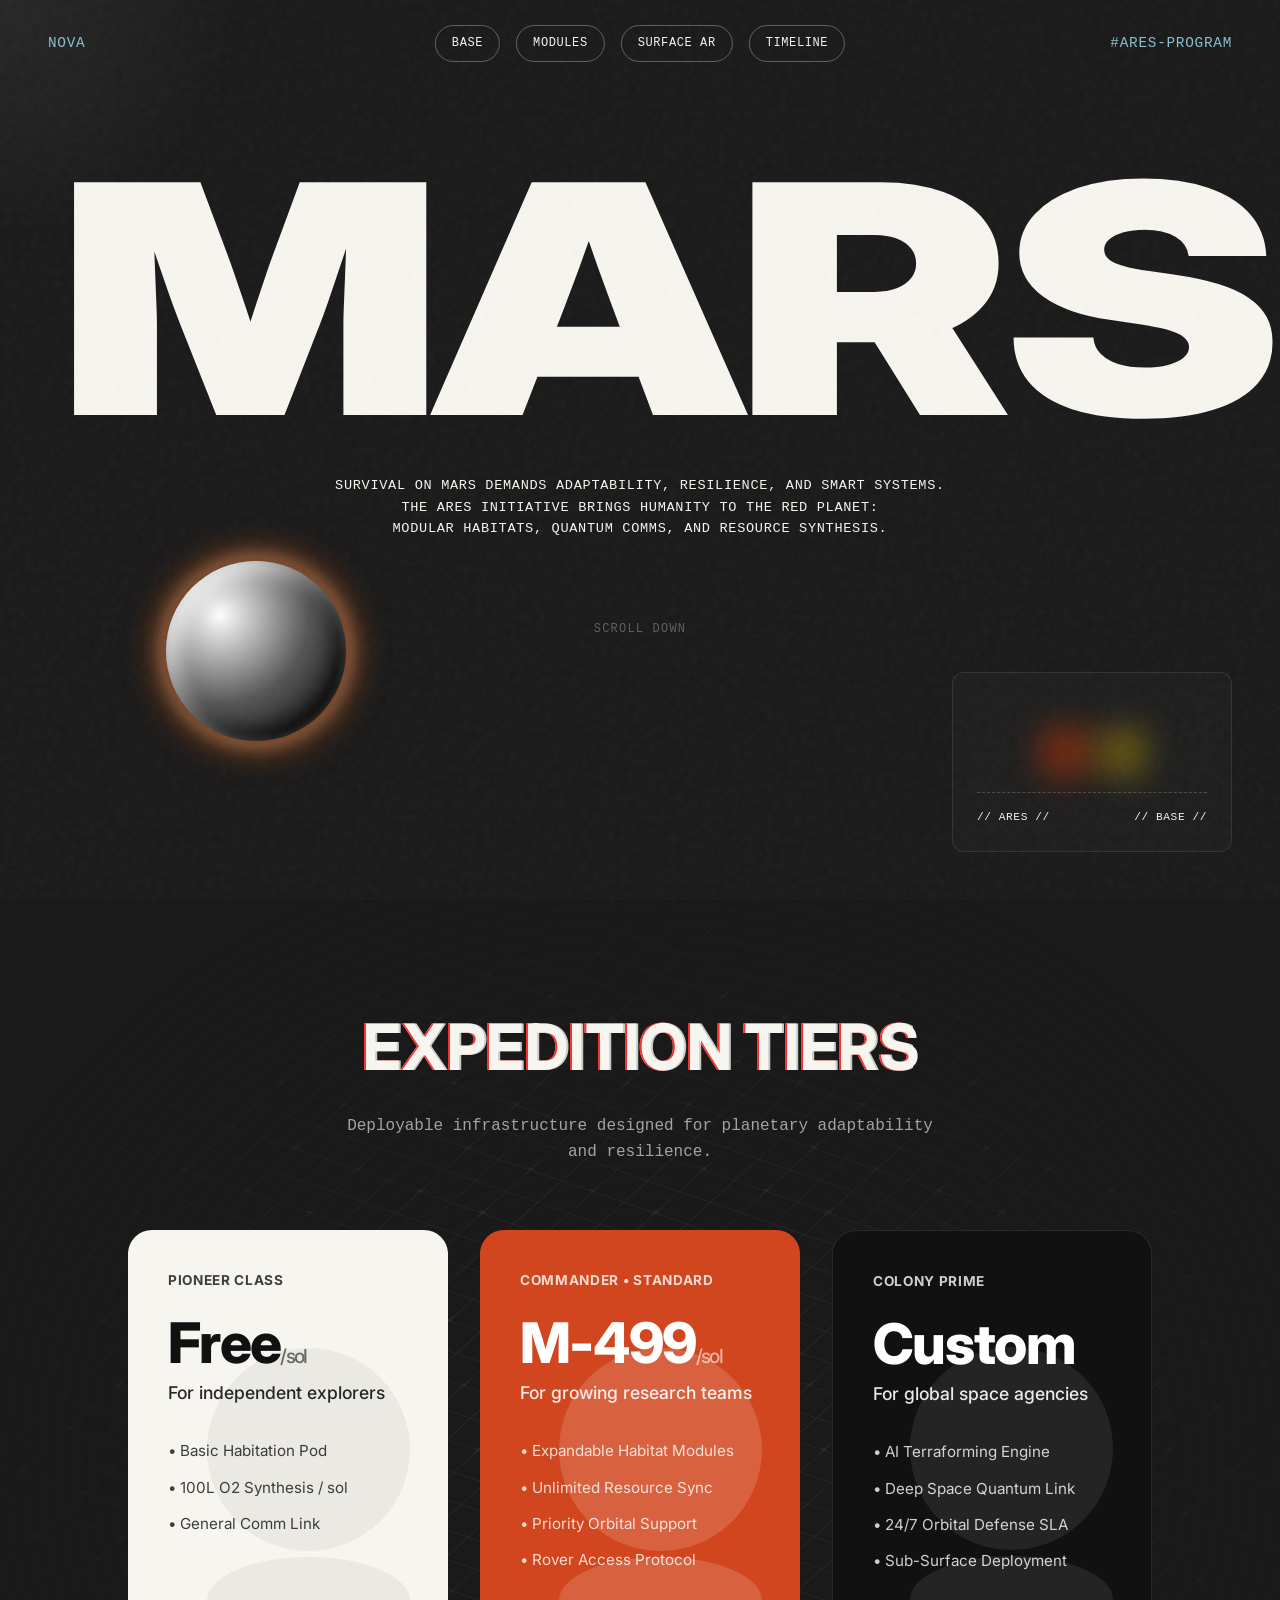
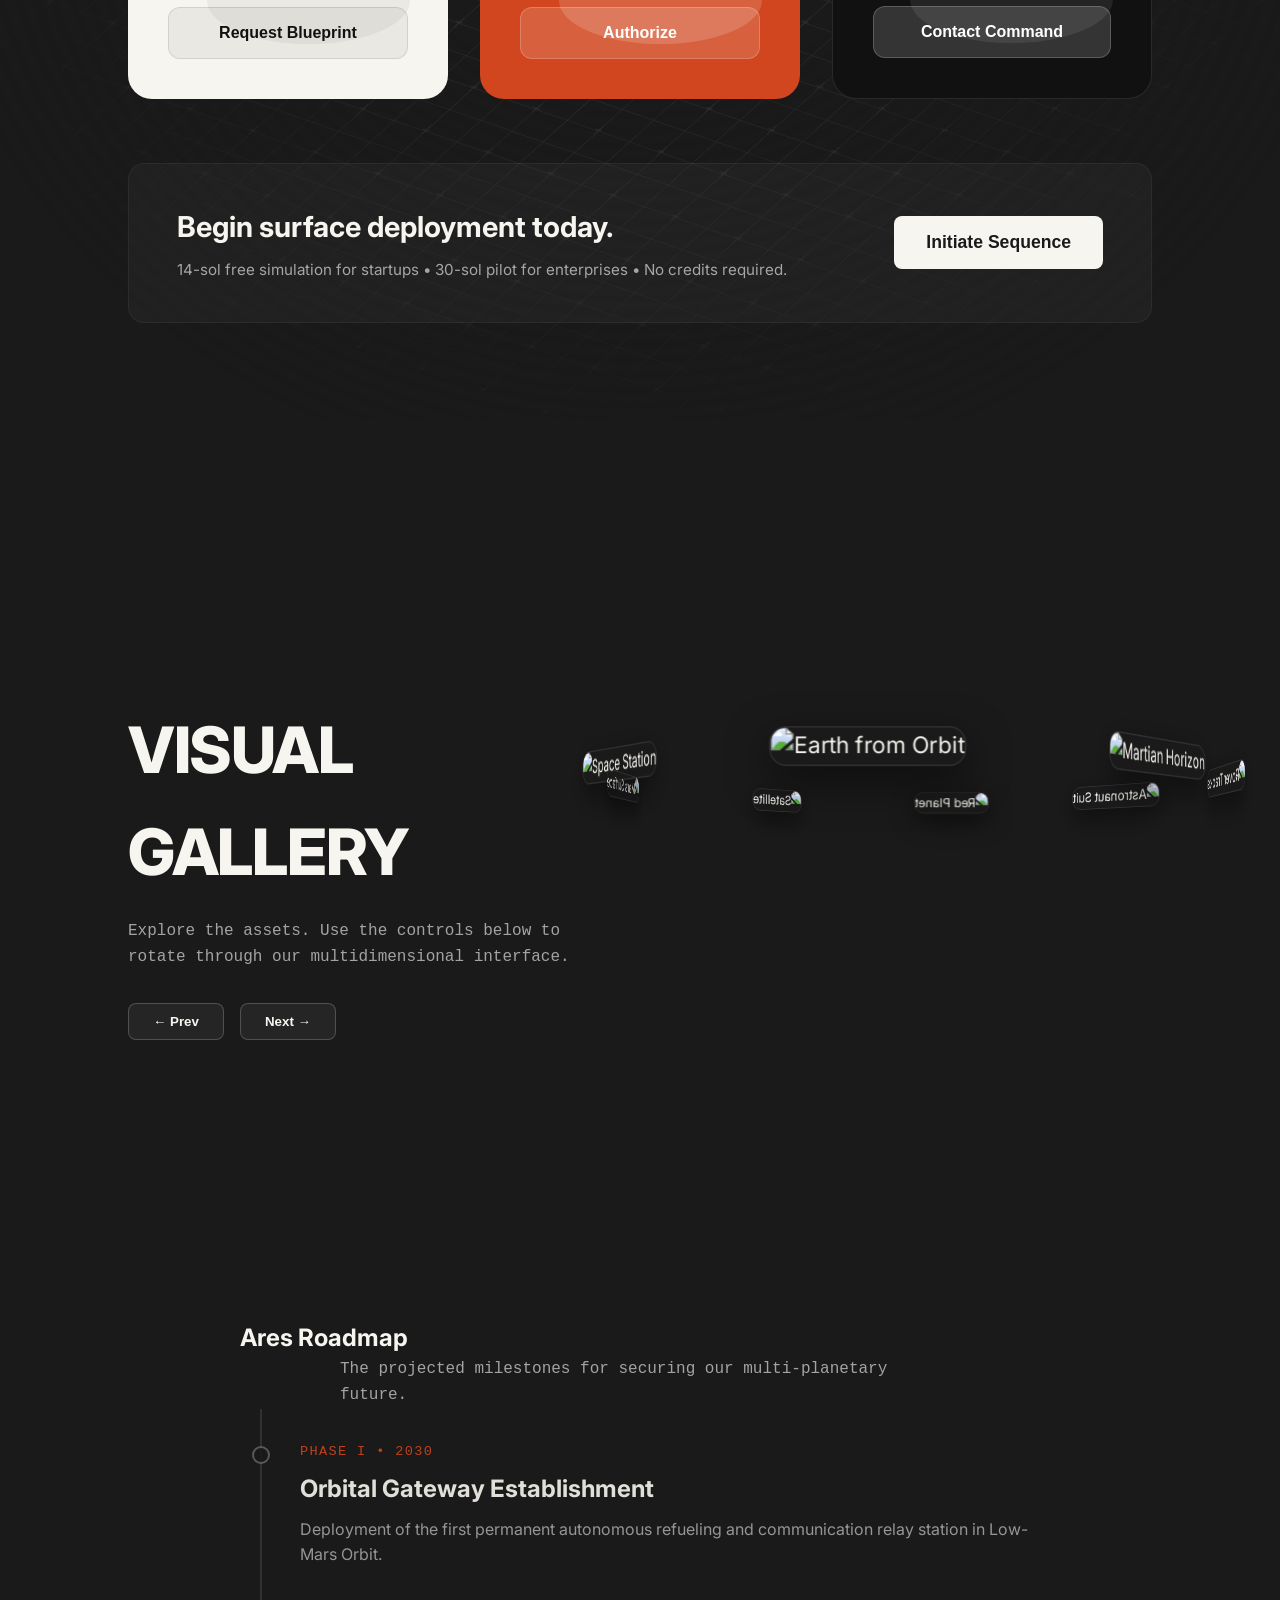
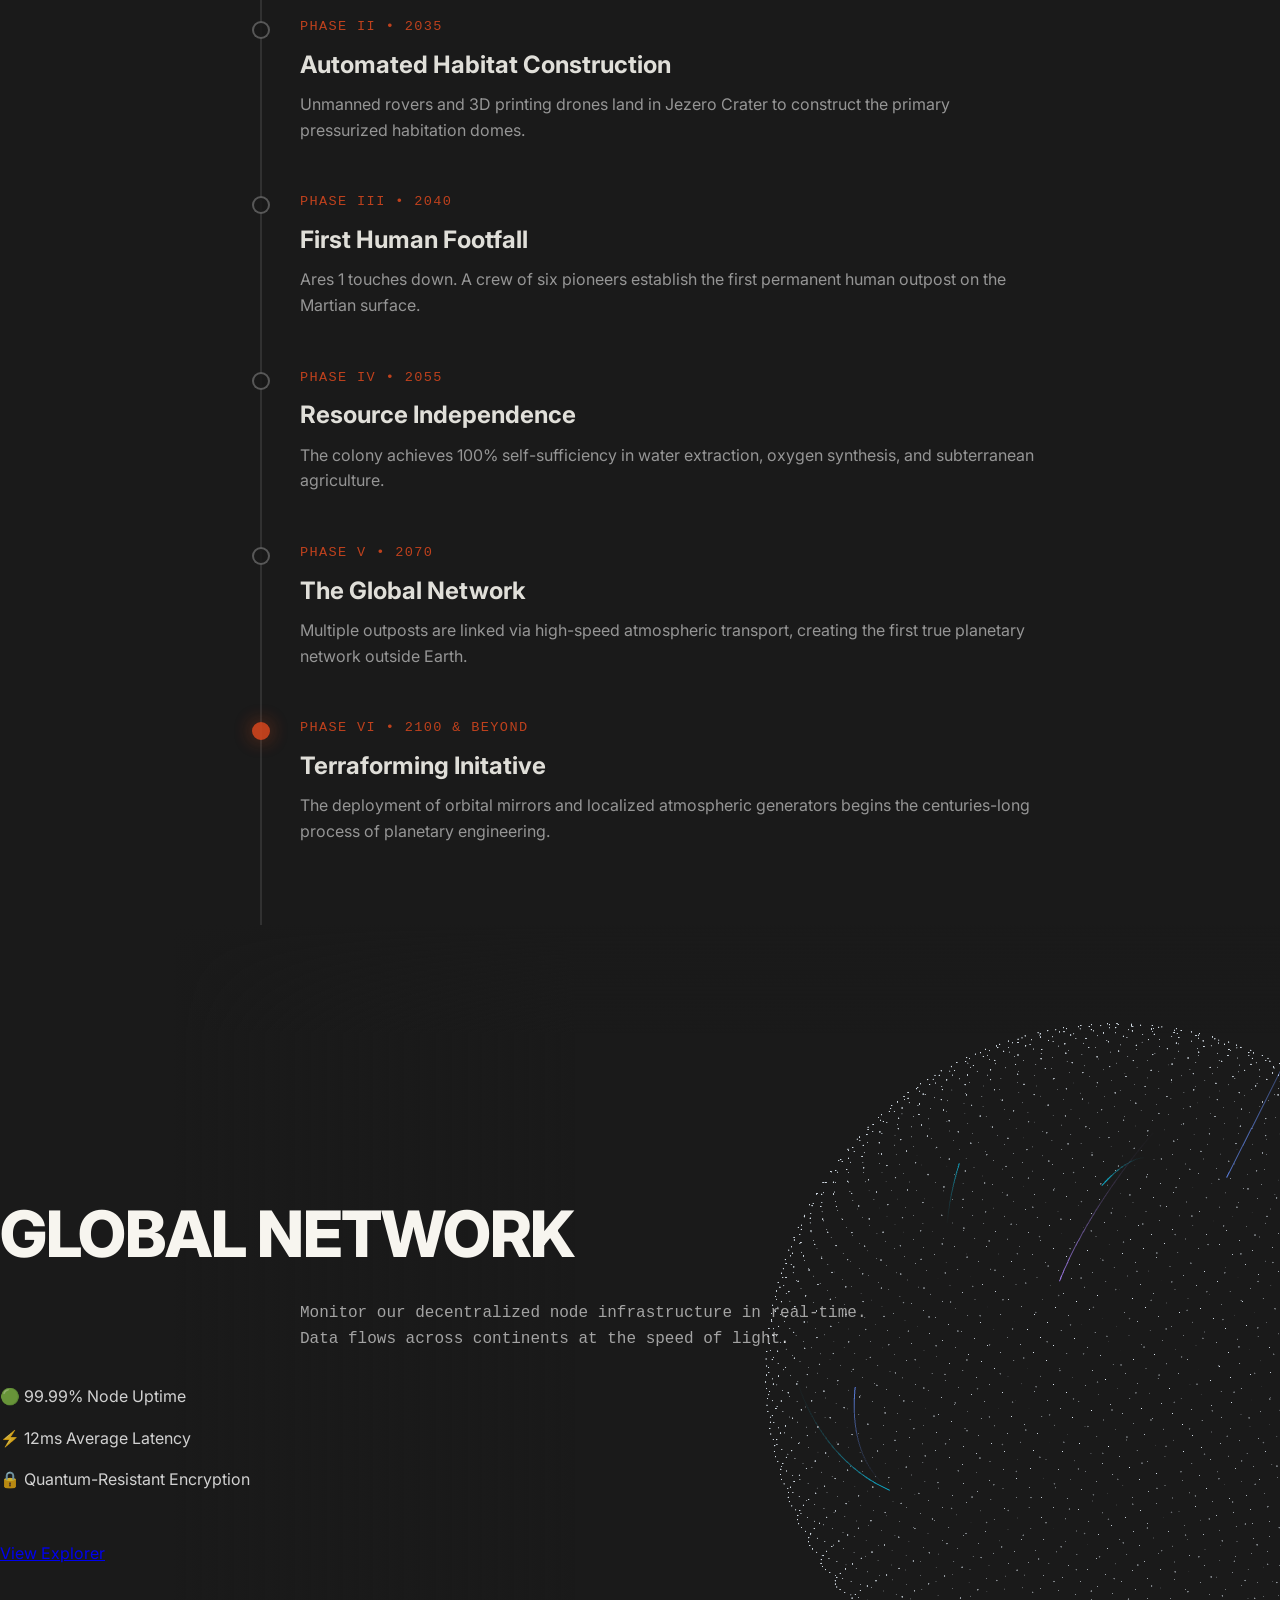
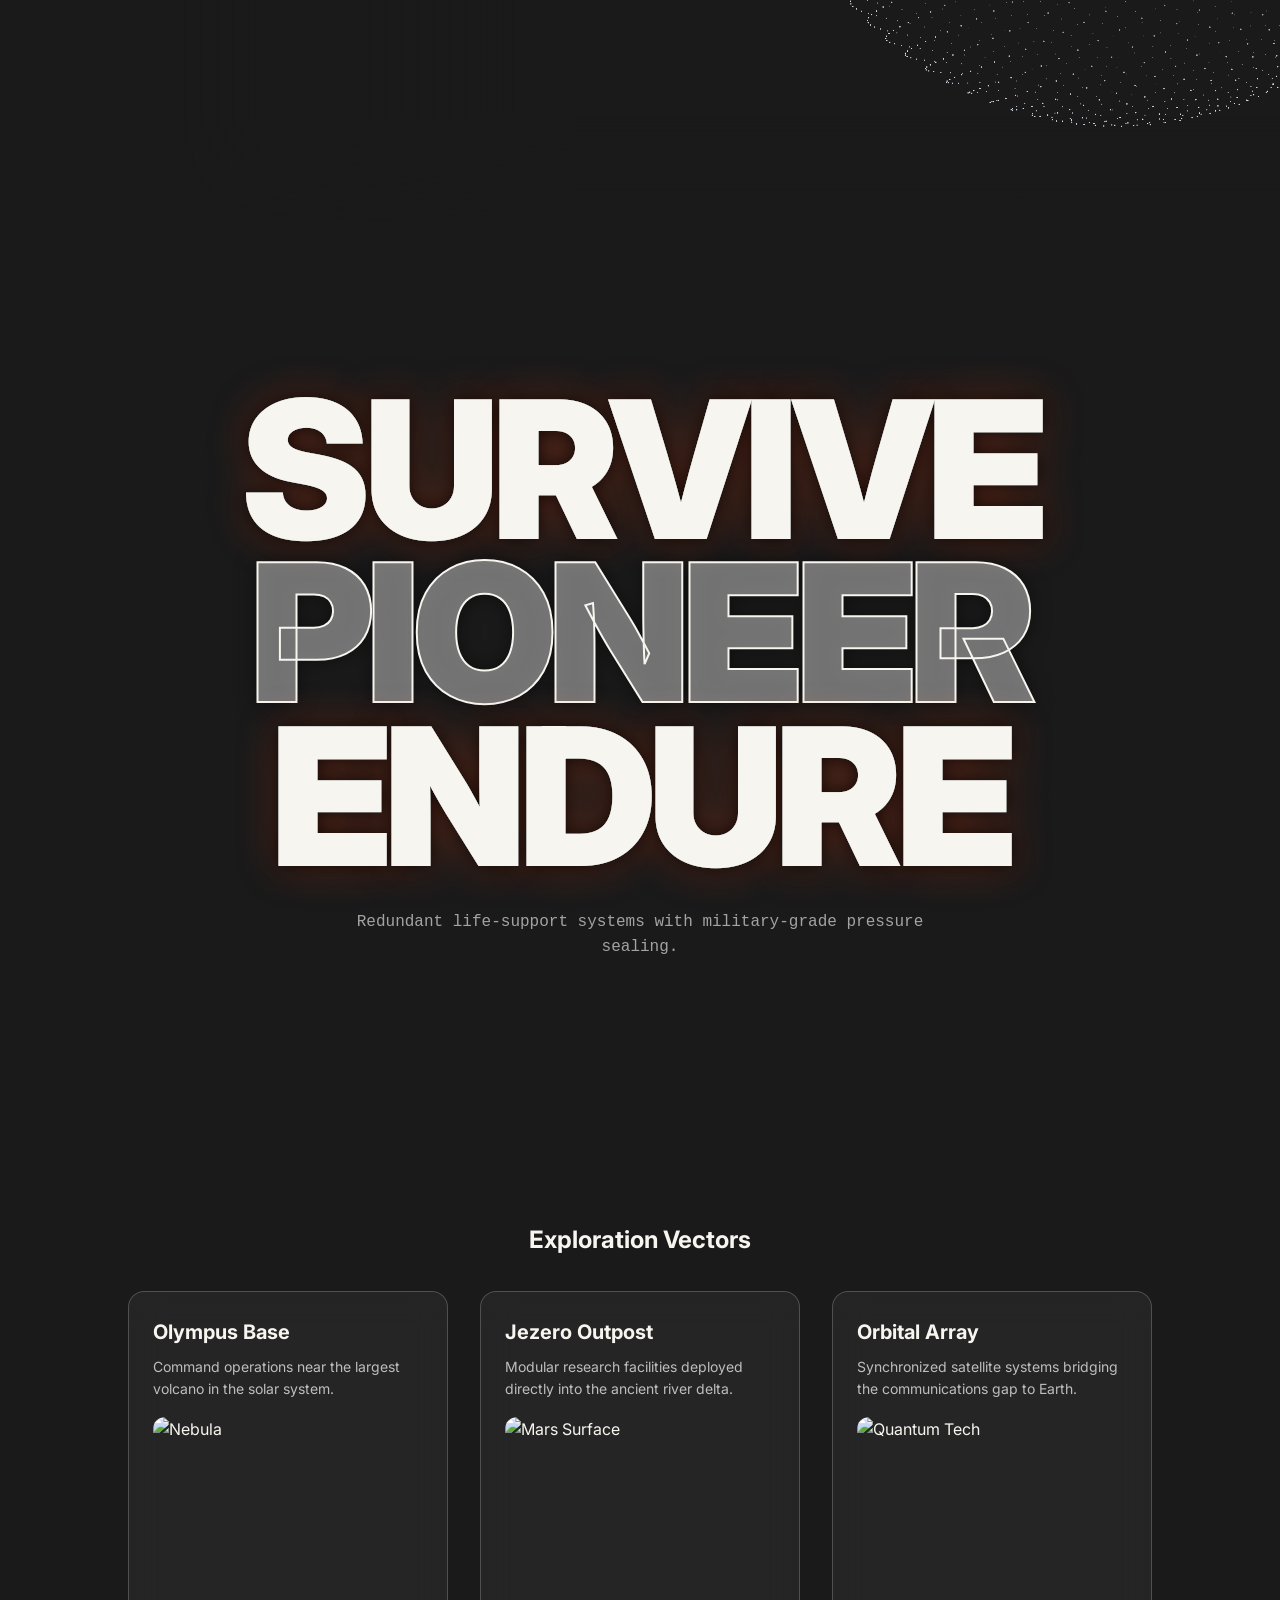
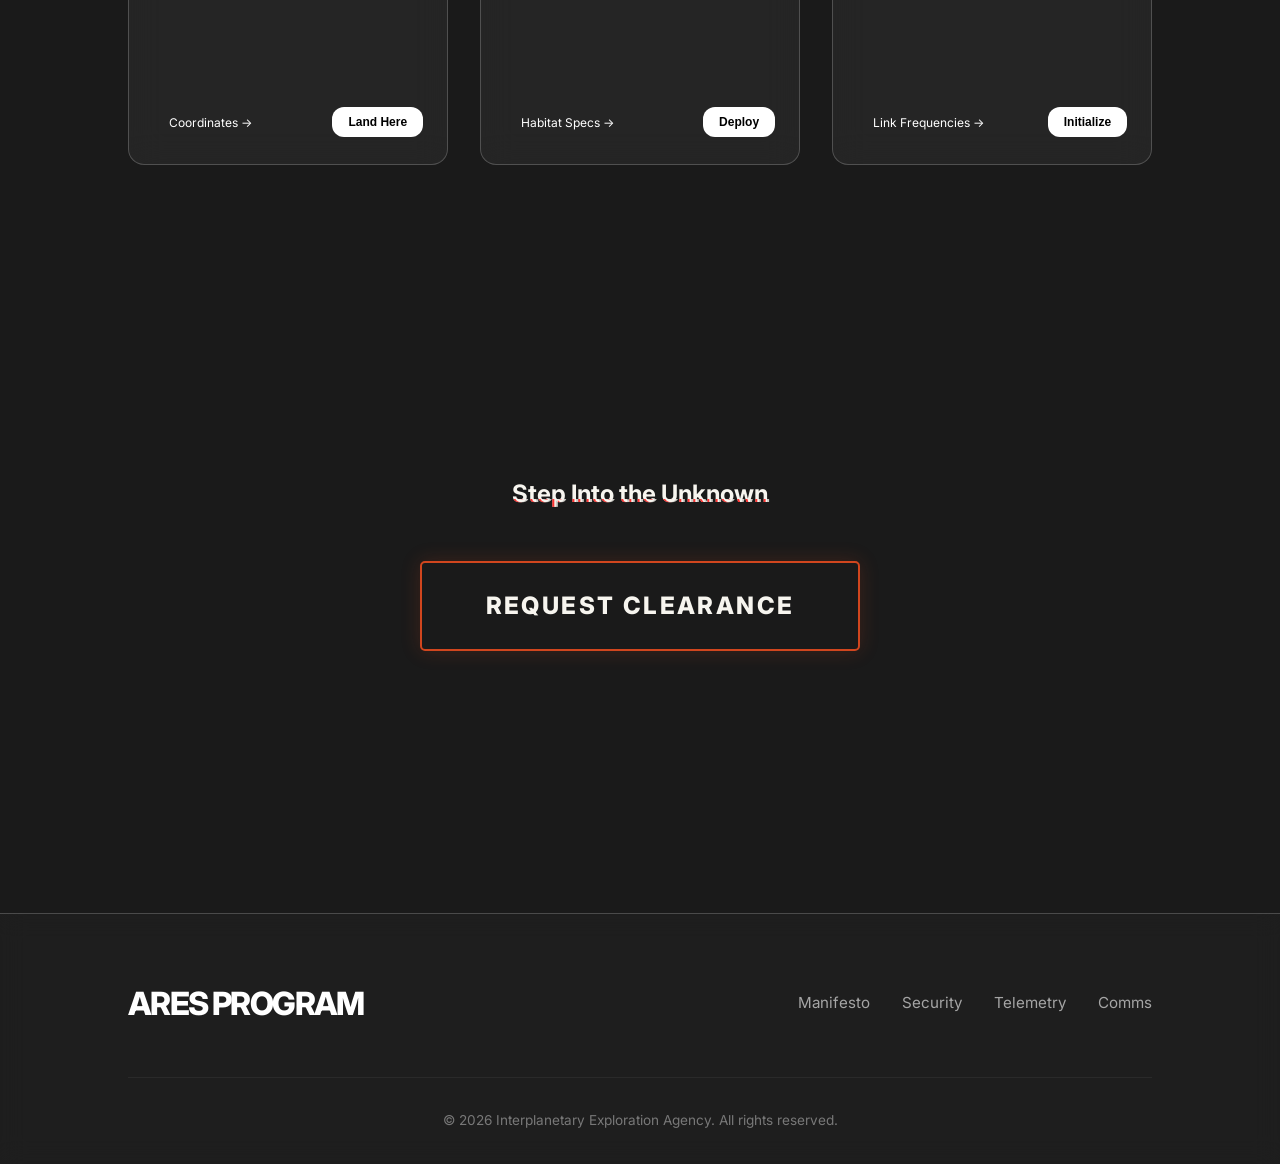
==== commit dc0b83b3: "new" ====
--- a/index.html
+++ b/index.html
@@ -20,13 +20,13 @@
         <div class="nav-brand">NOVA</div>
         
         <div class="nav-center-pills">
-            <a href="#hero" class="pill-link">HOME</a>
-            <a href="#features" class="pill-link">CAPABILITIES</a>
-            <a href="#tech" class="pill-link">TECHNOLOGY</a>
-            <a href="#roadmap" class="pill-link">ROADMAP</a>
+            <a href="#hero" class="pill-link">BASE</a>
+            <a href="#features" class="pill-link">MODULES</a>
+            <a href="#tech" class="pill-link">SURFACE AR</a>
+            <a href="#roadmap" class="pill-link">TIMELINE</a>
         </div>
         
-        <div class="nav-hashtag">#WebflowChallenge</div>
+        <div class="nav-hashtag">#ARES-PROGRAM</div>
     </header>
 
     <!-- Fixed Area for Globe and Right Card -->
@@ -45,8 +45,8 @@
                 <div class="orb orb-right"></div>
             </div>
             <div class="card-footer">
-                <span>// NOVA //</span>
-                <span>// Mind //</span>
+                <span>// ARES //</span>
+                <span>// Base //</span>
             </div>
         </div>
     </div>
@@ -56,7 +56,7 @@
         <section class="section hero-mars" id="hero">
             <div class="content-wrapper centered mars-text-wrapper">
                 <h1 class="massive-text">MARS</h1>
-                <p class="mars-subtext">A MISSION ON MARS DEMANDS ADAPTABILITY, RESILIENCE, AND SMART SYSTEMS.<br>THE FUTURE OF THE WEB IS NO DIFFERENT: MOTION THAT GUIDES, SYSTEMS THAT<br>RESPOND, INTERACTIONS THAT ADAPT.</p>
+                <p class="mars-subtext">SURVIVAL ON MARS DEMANDS ADAPTABILITY, RESILIENCE, AND SMART SYSTEMS.<br>THE ARES INITIATIVE BRINGS HUMANITY TO THE RED PLANET:<br>MODULAR HABITATS, QUANTUM COMMS, AND RESOURCE SYNTHESIS.</p>
                 
                 <div class="scroll-down-indicator">SCROLL DOWN</div>
             </div>
@@ -71,24 +71,24 @@
             <!-- Content overlay -->
             <div class="content-wrapper features-overlay">
                 <div class="section-header">
-                    <h2 class="animate-text-glitch" data-text="Capabilities">Capabilities</h2>
-                    <p class="section-subtext">Powerful tools designed for adaptability and resilience.</p>
+                    <h2 class="animate-text-glitch" data-text="Expedition Tiers">Expedition Tiers</h2>
+                    <p class="section-subtext">Deployable infrastructure designed for planetary adaptability and resilience.</p>
                 </div>
                 
                 <div class="features-grid lp-pricing-grid">
                     <!-- Card 1 -->
                     <div class="lp-price-card" style="background-color: #f7f5ef; color: #111;">
                         <div class="lp-price-card-z">
-                            <span class="lp-price-tag">Basic</span>
-                            <div class="lp-price-amt">Free<span class="lp-price-freq">/mo</span></div>
-                            <p class="lp-price-best">For independent operators</p>
+                            <span class="lp-price-tag">Pioneer Class</span>
+                            <div class="lp-price-amt">Free<span class="lp-price-freq">/sol</span></div>
+                            <p class="lp-price-best">For independent explorers</p>
                             <ul class="lp-price-features">
-                                <li>• Smart Asset Anchoring</li>
-                                <li>• 100tx / month</li>
-                                <li>• Community Discord</li>
+                                <li>• Basic Habitation Pod</li>
+                                <li>• 100L O2 Synthesis / sol</li>
+                                <li>• General Comm Link</li>
                             </ul>
                         </div>
-                        <button class="lp-price-btn light">Get it now</button>
+                        <button class="lp-price-btn light">Request Blueprint</button>
                         
                         <!-- Squishy SVG Background -->
                         <svg width="320" height="384" viewBox="0 0 320 384" fill="none" class="lp-price-sq-svg">
@@ -100,17 +100,17 @@
                     <!-- Card 2 -->
                     <div class="lp-price-card" style="background-color: var(--mars-orange); color: #fff;">
                         <div class="lp-price-card-z">
-                            <span class="lp-price-tag">Pro • Most Popular</span>
-                            <div class="lp-price-amt">₹499<span class="lp-price-freq">/mo</span></div>
-                            <p class="lp-price-best">For growing syndicates</p>
+                            <span class="lp-price-tag">Commander • Standard</span>
+                            <div class="lp-price-amt">M-499<span class="lp-price-freq">/sol</span></div>
+                            <p class="lp-price-best">For growing research teams</p>
                             <ul class="lp-price-features">
-                                <li>• Cross-Chain Sync</li>
-                                <li>• Unlimited tx bridging</li>
-                                <li>• Priority Support</li>
-                                <li>• API Access</li>
+                                <li>• Expandable Habitat Modules</li>
+                                <li>• Unlimited Resource Sync</li>
+                                <li>• Priority Orbital Support</li>
+                                <li>• Rover Access Protocol</li>
                             </ul>
                         </div>
-                        <button class="lp-price-btn">Get it now</button>
+                        <button class="lp-price-btn">Authorize</button>
                         
                         <!-- Squishy SVG Background -->
                         <svg width="320" height="384" viewBox="0 0 320 384" fill="none" class="lp-price-sq-svg">
@@ -122,17 +122,17 @@
                     <!-- Card 3 -->
                     <div class="lp-price-card" style="background-color: #111; color: #fff; border: 1px solid rgba(255,255,255,0.1);">
                         <div class="lp-price-card-z">
-                            <span class="lp-price-tag">Enterprise</span>
+                            <span class="lp-price-tag">Colony Prime</span>
                             <div class="lp-price-amt">Custom<span class="lp-price-freq"></span></div>
-                            <p class="lp-price-best">For global institutions</p>
+                            <p class="lp-price-best">For global space agencies</p>
                             <ul class="lp-price-features">
-                                <li>• AI Risk Analysis Engine</li>
-                                <li>• Custom Oracles</li>
-                                <li>• 24/7 Dedicated SLA</li>
-                                <li>• On-Prem Deployment</li>
+                                <li>• AI Terraforming Engine</li>
+                                <li>• Deep Space Quantum Link</li>
+                                <li>• 24/7 Orbital Defense SLA</li>
+                                <li>• Sub-Surface Deployment</li>
                             </ul>
                         </div>
-                        <button class="lp-price-btn">Contact Sales</button>
+                        <button class="lp-price-btn">Contact Command</button>
                         
                         <!-- Squishy SVG Background -->
                         <svg width="320" height="384" viewBox="0 0 320 384" fill="none" class="lp-price-sq-svg">
@@ -145,10 +145,10 @@
                 <!-- Trial Section -->
                 <div class="lp-trial-banner">
                     <div class="trial-text">
-                        <h3>Start your journey today.</h3>
-                        <p>14-day free trial for startups • 30-day pilot for enterprises • No card required.</p>
-                    </div>
-                    <button class="lp-dark-btn lp-btn-lg">Start Free Trial</button>
+                        <h3>Begin surface deployment today.</h3>
+                        <p>14-sol free simulation for startups • 30-sol pilot for enterprises • No credits required.</p>
+                    </div>
+                    <button class="lp-dark-btn lp-btn-lg">Initiate Sequence</button>
                 </div>
             </div>
         </section>
@@ -169,51 +169,132 @@
                 <!-- 3D Image Carousel -->
                 <div class="carousel-container">
                     <div class="carousel-3d" id="image-carousel">
-                        <span style="--i:1"><img src="https://images.unsplash.com/photo-1620641788421-7a1c342ea42e?q=80&w=400&h=400&fit=crop" alt="Abstract 1"></span>
-                        <span style="--i:2"><img src="https://images.unsplash.com/photo-1618005182384-a83a8bd57fbe?q=80&w=400&h=400&fit=crop" alt="Abstract 2"></span>
-                        <span style="--i:3"><img src="https://images.unsplash.com/photo-1614850523459-c2f4c699c52e?q=80&w=400&h=400&fit=crop" alt="Abstract 3"></span>
-                        <span style="--i:4"><img src="https://images.unsplash.com/photo-1550684848-fac1c5b4e853?q=80&w=400&h=400&fit=crop" alt="Abstract 4"></span>
-                        <span style="--i:5"><img src="https://images.unsplash.com/photo-1550684376-efcbd6e3f031?q=80&w=400&h=400&fit=crop" alt="Abstract 5"></span>
-                        <span style="--i:6"><img src="https://images.unsplash.com/photo-1614729939124-032f0b56c9ce?q=80&w=400&h=400&fit=crop" alt="Abstract 6"></span>
-                        <span style="--i:7"><img src="https://images.unsplash.com/photo-1618005192384-a83a8bd57fbe?q=80&w=400&h=400&fit=crop" alt="Abstract 7"></span>
-                        <span style="--i:8"><img src="https://images.unsplash.com/photo-1614850715649-1d0106293bd1?q=80&w=400&h=400&fit=crop" alt="Abstract 8"></span>
-                    </div>
-                </div>
-            </div>
-        </section>
+                        <span style="--i:1"><img src="https://images.unsplash.com/photo-1614728894747-a83421e2b9c9?q=80&w=400&h=400&fit=crop" alt="Mars Surface"></span>
+                        <span style="--i:2"><img src="https://images.unsplash.com/photo-1630839437035-dac17da580d0?q=80&w=400&h=400&fit=crop" alt="Space Station"></span>
+                        <span style="--i:3"><img src="https://images.unsplash.com/photo-1451187580459-43490279c0fa?q=80&w=400&h=400&fit=crop" alt="Earth from Orbit"></span>
+                        <span style="--i:4"><img src="https://images.unsplash.com/photo-1614730321146-b6fa6a46bcb4?q=80&w=400&h=400&fit=crop" alt="Martian Horizon"></span>
+                        <span style="--i:5"><img src="https://images.unsplash.com/photo-1614728263610-18fb23e7ca51?q=80&w=400&h=400&fit=crop" alt="Rover Tracks"></span>
+                        <span style="--i:6"><img src="https://images.unsplash.com/photo-1541873676-a18131494184?q=80&w=400&h=400&fit=crop" alt="Astronaut Suit"></span>
+                        <span style="--i:7"><img src="https://images.unsplash.com/photo-1612892483236-52d32a0e0ac1?q=80&w=400&h=400&fit=crop" alt="Red Planet"></span>
+                        <span style="--i:8"><img src="https://images.unsplash.com/photo-1446776811953-b23d57bd21aa?q=80&w=400&h=400&fit=crop" alt="Satellite"></span>
+                    </div>
+                </div>
+            </div>
+        </section>
+
+        <!-- SECTION 4: MARS COLONIZATION TIMELINE -->
+        <section class="section roadmap" id="timeline">
+            <div class="content-wrapper" style="max-width: 800px; margin: 0 auto;">
+                <h2 class="animate-text-reveal">Ares Roadmap</h2>
+                <p class="section-subtext fade-up-text" style="text-align: left;">The projected milestones for securing our multi-planetary future.</p>
+
+                <div class="timeline-container">
+                    <div class="timeline-line"></div>
+                    
+                    <div class="timeline-item">
+                        <div class="timeline-dot"></div>
+                        <div class="timeline-content">
+                            <span class="timeline-date">PHASE I • 2030</span>
+                            <h4>Orbital Gateway Establishment</h4>
+                            <p>Deployment of the first permanent autonomous refueling and communication relay station in Low-Mars Orbit.</p>
+                        </div>
+                    </div>
+                    
+                    <div class="timeline-item">
+                        <div class="timeline-dot"></div>
+                        <div class="timeline-content">
+                            <span class="timeline-date">PHASE II • 2035</span>
+                            <h4>Automated Habitat Construction</h4>
+                            <p>Unmanned rovers and 3D printing drones land in Jezero Crater to construct the primary pressurized habitation domes.</p>
+                        </div>
+                    </div>
+                    
+                    <div class="timeline-item">
+                        <div class="timeline-dot"></div>
+                        <div class="timeline-content">
+                            <span class="timeline-date">PHASE III • 2040</span>
+                            <h4>First Human Footfall</h4>
+                            <p>Ares 1 touches down. A crew of six pioneers establish the first permanent human outpost on the Martian surface.</p>
+                        </div>
+                    </div>
+                    
+                    <div class="timeline-item">
+                        <div class="timeline-dot"></div>
+                        <div class="timeline-content">
+                            <span class="timeline-date">PHASE IV • 2055</span>
+                            <h4>Resource Independence</h4>
+                            <p>The colony achieves 100% self-sufficiency in water extraction, oxygen synthesis, and subterranean agriculture.</p>
+                        </div>
+                    </div>
+                    
+                    <div class="timeline-item">
+                        <div class="timeline-dot"></div>
+                        <div class="timeline-content">
+                            <span class="timeline-date">PHASE V • 2070</span>
+                            <h4>The Global Network</h4>
+                            <p>Multiple outposts are linked via high-speed atmospheric transport, creating the first true planetary network outside Earth.</p>
+                        </div>
+                    </div>
+
+                    <div class="timeline-item present">
+                        <div class="timeline-dot"></div>
+                        <div class="timeline-content">
+                            <span class="timeline-date">PHASE VI • 2100 &amp; BEYOND</span>
+                            <h4>Terraforming Initative</h4>
+                            <p>The deployment of orbital mirrors and localized atmospheric generators begins the centuries-long process of planetary engineering.</p>
+                        </div>
+                    </div>
+                </div>
+            </div>
+        </section>
+        
         <!-- SECTION: GLOBE -->
         <section class="section globe-section" id="globe-section">
-            <canvas id="globe-webgl-canvas"></canvas>
-        </section>
-
-        <!-- SECTION 6: TRUST / SECURITY (Interactive 3D Typography) -->
+            <div class="content-wrapper split-layout">
+                <div class="text-content" style="z-index: 2; position: relative; pointer-events: none;">
+                    <h2 class="animate-text-reveal" id="globe-heading">Global Network</h2>
+                    <p class="section-subtext fade-up-text" id="globe-description">Monitor our decentralized node infrastructure in real-time. Data flows across continents at the speed of light.</p>
+                    <ul class="feature-list" style="margin-top: 2rem; list-style: none; padding: 0; pointer-events: auto;">
+                        <li style="margin-bottom: 1rem; color: rgba(255,255,255,0.8);">🟢 99.99% Node Uptime</li>
+                        <li style="margin-bottom: 1rem; color: rgba(255,255,255,0.8);">⚡ 12ms Average Latency</li>
+                        <li style="margin-bottom: 1rem; color: rgba(255,255,255,0.8);">🔒 Quantum-Resistant Encryption</li>
+                    </ul>
+                    <a href="#" class="btn-glow" style="margin-top: 2rem; display: inline-block; pointer-events: auto;">View Explorer</a>
+                </div>
+                <div class="globe-container-right">
+                    <canvas id="globe-webgl-canvas"></canvas>
+                </div>
+            </div>
+        </section>
+
+        <!-- SECTION 5: TRUST / SECURITY (Interactive 3D Typography) -->
         <section class="section trust-section" id="trust">
             <div class="content-wrapper centered">
                 <div class="interactive-3d-text-container" id="interactive-text-container">
-                    <h2 class="block-text" data-text="BUILD">BUILD</h2>
-                    <h2 class="block-text outline-text" data-text="TRUST">TRUST</h2>
-                    <h2 class="block-text" data-text="SECURE">SECURE</h2>
-                </div>
-                <p class="section-subtext fade-up-text" style="margin-top: 2rem;">100% audited smart contracts with military-grade asset anchoring.</p>
-            </div>
-        </section>
-
-        <!-- SECTION 7: INTERACTIVE EXPERIENCE (Existing Demo Card) -->
+                    <h2 class="block-text" data-text="SURVIVE">SURVIVE</h2>
+                    <h2 class="block-text outline-text" data-text="PIONEER">PIONEER</h2>
+                    <h2 class="block-text" data-text="ENDURE">ENDURE</h2>
+                </div>
+                <p class="section-subtext fade-up-text" style="margin-top: 2rem;">Redundant life-support systems with military-grade pressure sealing.</p>
+            </div>
+        </section>
+
+        <!-- SECTION 6: INTERACTIVE EXPERIENCE (Existing Demo Card) -->
         <section class="section interactive-card-demo" id="interactive-demo">
             <div class="content-wrapper centered">
-                <h2>Experience 3D Depth</h2>
+                <h2>Exploration Vectors</h2>
                 <div class="cards-grid">
                     <!-- Card 1 -->
                     <div class="card-container">
                         <div class="card-body">
-                            <h3 class="card-item" data-translatez="50">Nebula Core</h3>
-                            <p class="card-item" data-translatez="60">Harness the power of deep space anomalies for endless energy.</p>
+                            <h3 class="card-item" data-translatez="50">Olympus Base</h3>
+                            <p class="card-item" data-translatez="60">Command operations near the largest volcano in the solar system.</p>
                             <div class="card-item image-container" data-translatez="100">
                                 <img src="https://images.unsplash.com/photo-1462331940025-496dfbfc7564?q=80&w=1000&auto=format&fit=crop" alt="Nebula">
                             </div>
                             <div class="card-actions">
-                                <a href="#" class="card-item" data-translatez="20">Explore &rarr;</a>
-                                <button class="card-item btn-signup" data-translatez="20">Engage</button>
+                                <a href="#" class="card-item" data-translatez="20">Coordinates &rarr;</a>
+                                <button class="card-item btn-signup" data-translatez="20">Land Here</button>
                             </div>
                         </div>
                     </div>
@@ -221,13 +302,13 @@
                     <!-- Card 2 -->
                     <div class="card-container">
                         <div class="card-body">
-                            <h3 class="card-item" data-translatez="50">Mars Habitat</h3>
-                            <p class="card-item" data-translatez="60">Modular living structures designed for extreme planetary conditions.</p>
+                            <h3 class="card-item" data-translatez="50">Jezero Outpost</h3>
+                            <p class="card-item" data-translatez="60">Modular research facilities deployed directly into the ancient river delta.</p>
                             <div class="card-item image-container" data-translatez="100">
                                 <img src="https://images.unsplash.com/photo-1614730321146-b6fa6a46bcb4?q=80&w=1000&auto=format&fit=crop" alt="Mars Surface">
                             </div>
                             <div class="card-actions">
-                                <a href="#" class="card-item" data-translatez="20">View Plans &rarr;</a>
+                                <a href="#" class="card-item" data-translatez="20">Habitat Specs &rarr;</a>
                                 <button class="card-item btn-signup" data-translatez="20">Deploy</button>
                             </div>
                         </div>
@@ -236,13 +317,13 @@
                     <!-- Card 3 -->
                     <div class="card-container">
                         <div class="card-body">
-                            <h3 class="card-item" data-translatez="50">Quantum Sync</h3>
-                            <p class="card-item" data-translatez="60">Instantaneous data transfer across the inner solar system.</p>
+                            <h3 class="card-item" data-translatez="50">Orbital Array</h3>
+                            <p class="card-item" data-translatez="60">Synchronized satellite systems bridging the communications gap to Earth.</p>
                             <div class="card-item image-container" data-translatez="100">
                                 <img src="https://images.unsplash.com/photo-1635070041078-e363dbe005cb?q=80&w=1000&auto=format&fit=crop" alt="Quantum Tech">
                             </div>
                             <div class="card-actions">
-                                <a href="#" class="card-item" data-translatez="20">Read Specs &rarr;</a>
+                                <a href="#" class="card-item" data-translatez="20">Link Frequencies &rarr;</a>
                                 <button class="card-item btn-signup" data-translatez="20">Initialize</button>
                             </div>
                         </div>
@@ -251,26 +332,26 @@
             </div>
         </section>
         
-        <!-- SECTION 8: FINAL CTA -->
+        <!-- SECTION 7: FINAL CTA -->
         <section class="section final-cta" id="cta">
             <div class="content-wrapper centered">
-                <h2 class="animate-text-glitch" data-text="Step Into the Future of Finance">Step Into the Future of Finance</h2>
-                <a href="#" class="btn-glow-large">GET STARTED</a>
+                <h2 class="animate-text-glitch" data-text="Step Into the Unknown">Step Into the Unknown</h2>
+                <a href="#" class="btn-glow-large">REQUEST CLEARANCE</a>
             </div>
         </section>
         
         <footer class="footer">
             <div class="footer-content">
-                <div class="logo">FutureTech</div>
+                <div class="logo">ARES PROGRAM</div>
                 <div class="footer-links">
-                    <a href="#">Terms</a>
-                    <a href="#">Privacy</a>
-                    <a href="#">Twitter</a>
-                    <a href="#">Discord</a>
+                    <a href="#">Manifesto</a>
+                    <a href="#">Security</a>
+                    <a href="#">Telemetry</a>
+                    <a href="#">Comms</a>
                 </div>
             </div>
             <div class="footer-bottom">
-                <p>&copy; 2026 Future Tech Showcase. All rights reserved.</p>
+                <p>&copy; 2026 Interplanetary Exploration Agency. All rights reserved.</p>
             </div>
         </footer>
     </main>
--- a/style.css
+++ b/style.css
@@ -614,59 +614,68 @@
     text-align: left;
 }
 
-.cube-showcase-container {
+.carousel-container {
     flex: 1;
     height: 400px;
-    perspective: 1200px;
+    perspective: 1000px;
     display: flex;
     justify-content: center;
     align-items: center;
 }
 
-.media-cube {
-    width: 200px; height: 200px;
+.carousel-3d {
+    width: 200px;
+    height: 200px;
     position: relative;
     transform-style: preserve-3d;
-    animation: rotateMediaCube 15s infinite linear;
-    transition: transform 0.5s ease;
-}
-
-.media-cube:hover {
-    animation-play-state: paused;
-    transform: scale(1.2);
-}
-
-@keyframes rotateMediaCube {
-    from { transform: rotateX(0deg) rotateY(0deg) rotateZ(0deg); }
-    to { transform: rotateX(360deg) rotateY(360deg) rotateZ(180deg); }
-}
-
-.cube-face {
-    position: absolute;
-    width: 200px; height: 200px;
-    background: rgba(10, 10, 10, 0.8);
-    border: 1px solid var(--mars-orange);
-    box-shadow: inset 0 0 30px rgba(209, 70, 30, 0.2);
-    display: flex;
-    justify-content: center;
-    align-items: center;
-    backdrop-filter: blur(5px);
-}
-
-.face-content {
-    font-size: 2rem;
-    font-weight: 900;
-    color: var(--mars-orange);
-    letter-spacing: 0.1em;
-    text-shadow: 0 0 10px rgba(209, 70, 30, 0.8);
-}
-
-.cube-front  { transform: rotateY(  0deg) translateZ(100px); }
-.cube-back   { transform: rotateY(180deg) translateZ(100px); }
-.cube-right  { transform: rotateY( 90deg) translateZ(100px); }
-.cube-left   { transform: rotateY(-90deg) translateZ(100px); }
-.cube-top    { transform: rotateX( 90deg) translateZ(100px); }
-.cube-bottom { transform: rotateX(-90deg) translateZ(100px); }
+    transition: transform 1s cubic-bezier(0.16, 1, 0.3, 1);
+}
+
+.carousel-3d span {
+    position: absolute;
+    width: 100%;
+    height: 100%;
+    transform: rotateY(calc(var(--i) * 45deg)) translateZ(300px);
+}
+
+.carousel-3d img {
+    width: 100%;
+    height: 100%;
+    border-radius: 12px;
+    object-fit: cover;
+    box-shadow: 0 10px 30px rgba(0,0,0,0.5);
+    border: 1px solid rgba(255,255,255,0.1);
+    transition: transform 0.3s ease;
+    cursor: pointer;
+}
+
+.carousel-3d img:hover {
+    transform: scale(1.05);
+    border-color: rgba(255,255,255,0.3);
+}
+
+.carousel-controls {
+    margin-top: 2rem;
+    display: flex;
+    gap: 1rem;
+}
+
+.carousel-btn {
+    padding: 10px 24px;
+    border: 1px solid rgba(255,255,255,0.2);
+    background: rgba(255,255,255,0.05);
+    color: var(--text-color);
+    border-radius: 8px;
+    cursor: pointer;
+    font-weight: 600;
+    transition: all 0.3s ease;
+}
+
+.carousel-btn:hover {
+    background: var(--text-color);
+    color: var(--bg-color);
+}
+
 
 /* SECTION 4: ROADMAP TIMELINE */
 .roadmap .content-wrapper {
@@ -862,13 +871,29 @@
     overflow: hidden;
 }
 
+.globe-section {
+    position: relative;
+    overflow: hidden;
+    padding: 6rem 10%;
+    min-height: 80vh;
+    display: flex;
+    align-items: center;
+}
+
+.globe-container-right {
+    position: absolute;
+    top: 0; 
+    right: -10vw; /* Shift to the right margin */
+    width: 65vw; 
+    height: 100%;
+    z-index: 1;
+    pointer-events: auto;
+}
+
 #globe-webgl-canvas {
-    position: fixed;
-    top: 0; left: 0;
-    width: 100vw; height: 100vh;
-    z-index: 0;
-    pointer-events: auto; /* Allow interaction if desired */
-    transform: translateX(10%); /* Shift it right slightly to match the original layout */
+    width: 100%;
+    height: 100%;
+    display: block;
 }
 
 /* MARS GLOBE (Bottom Left) */
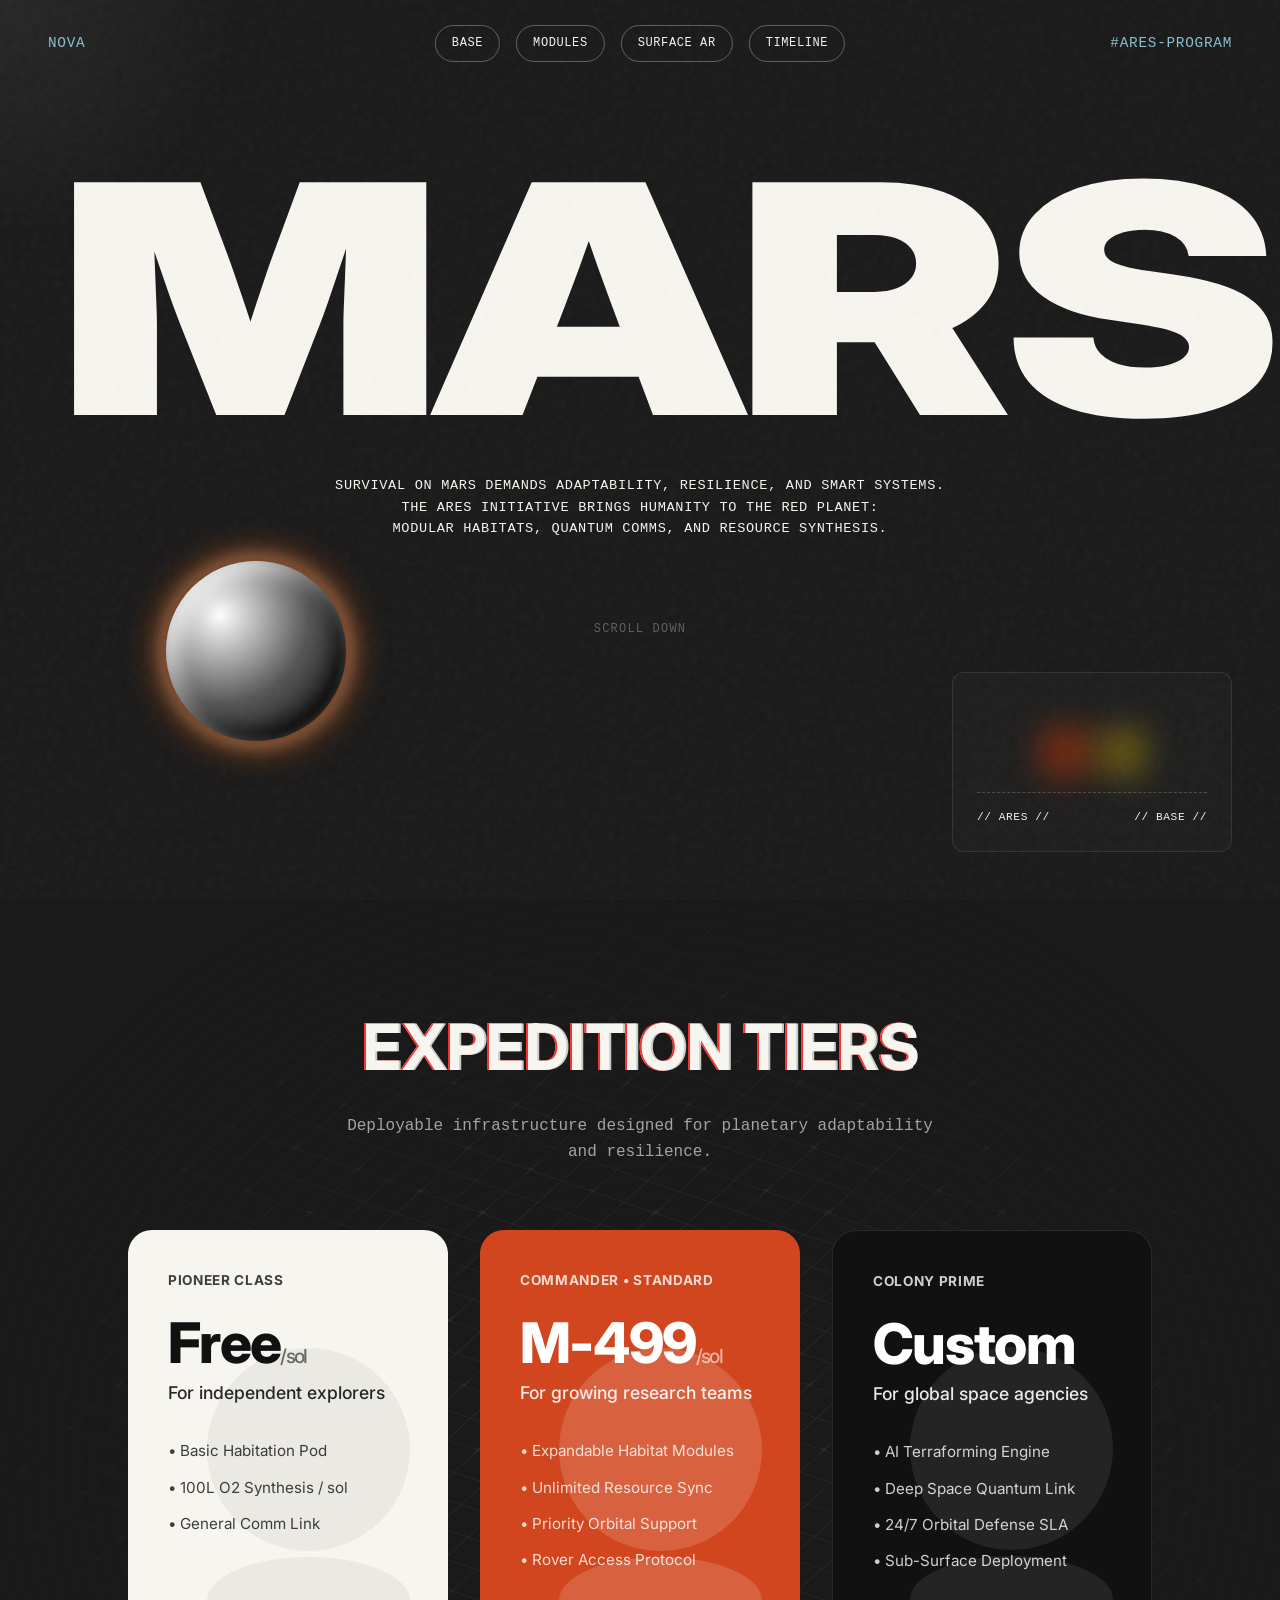
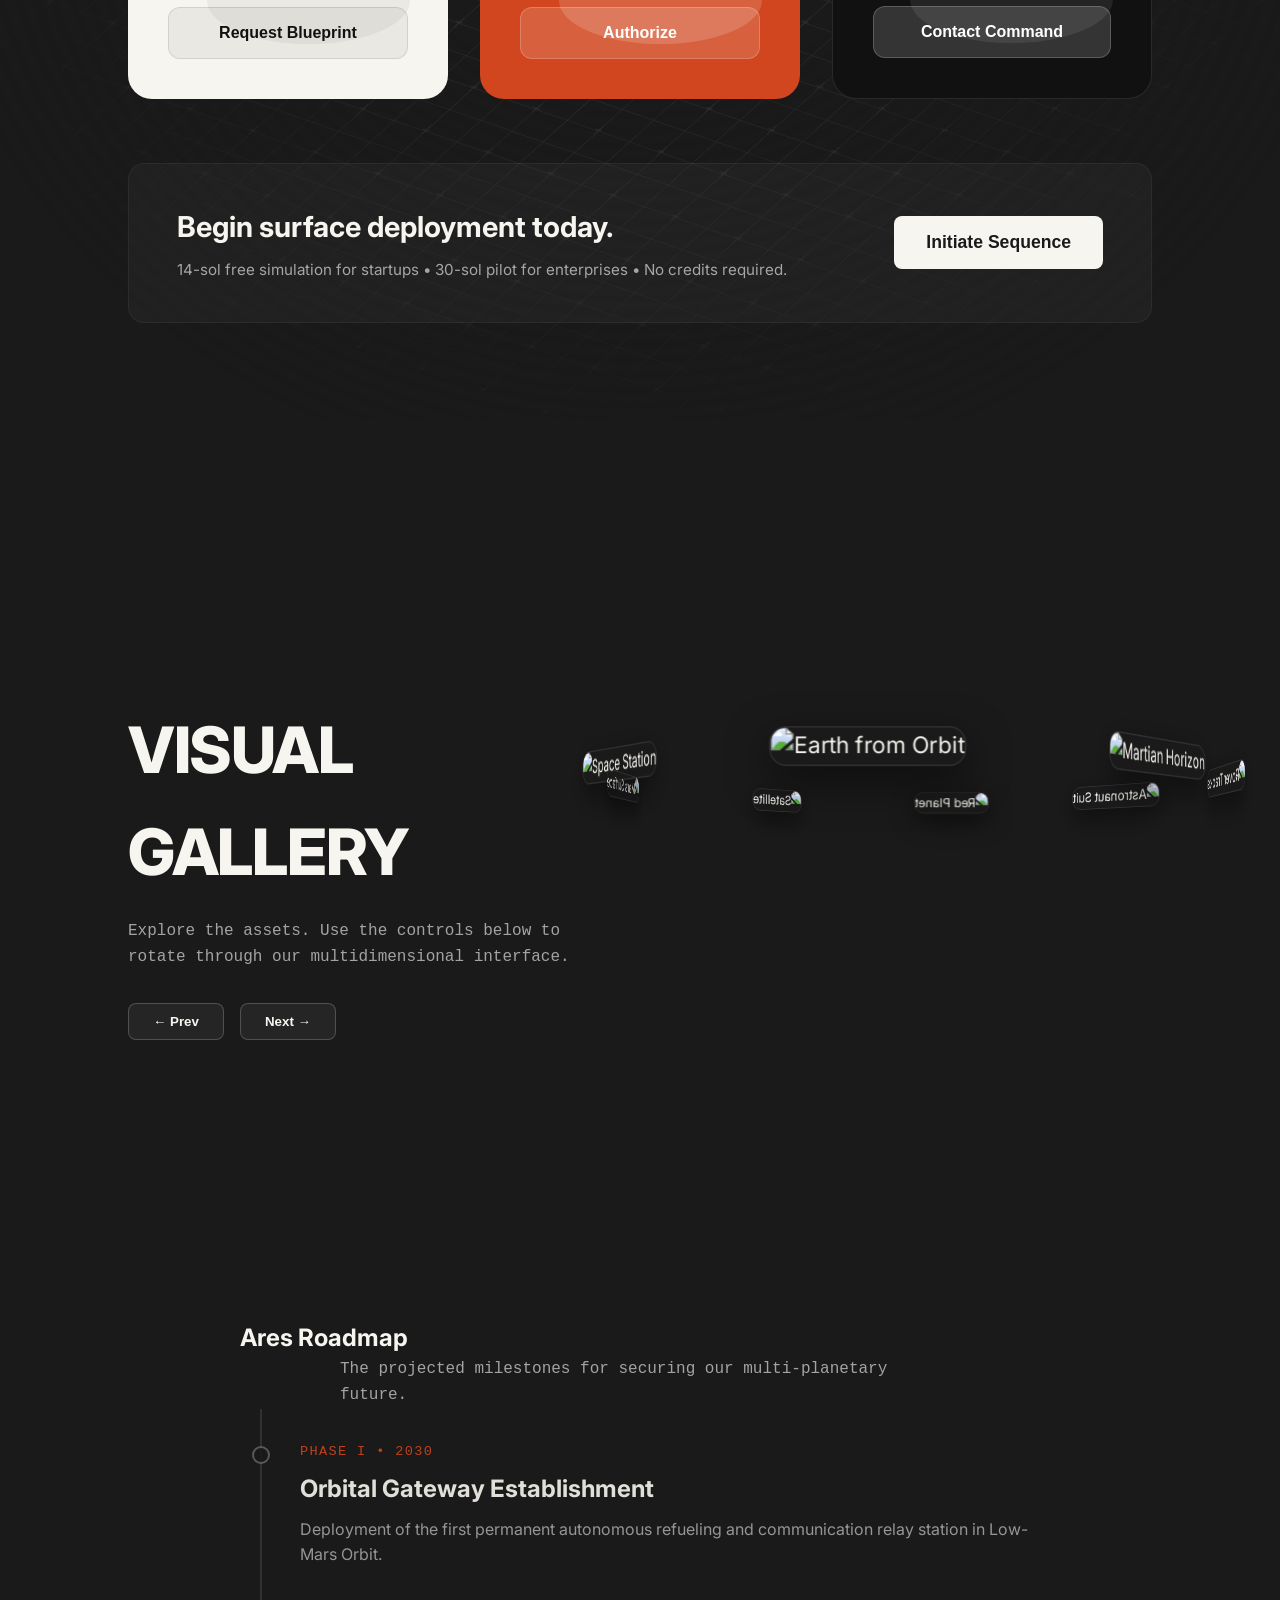
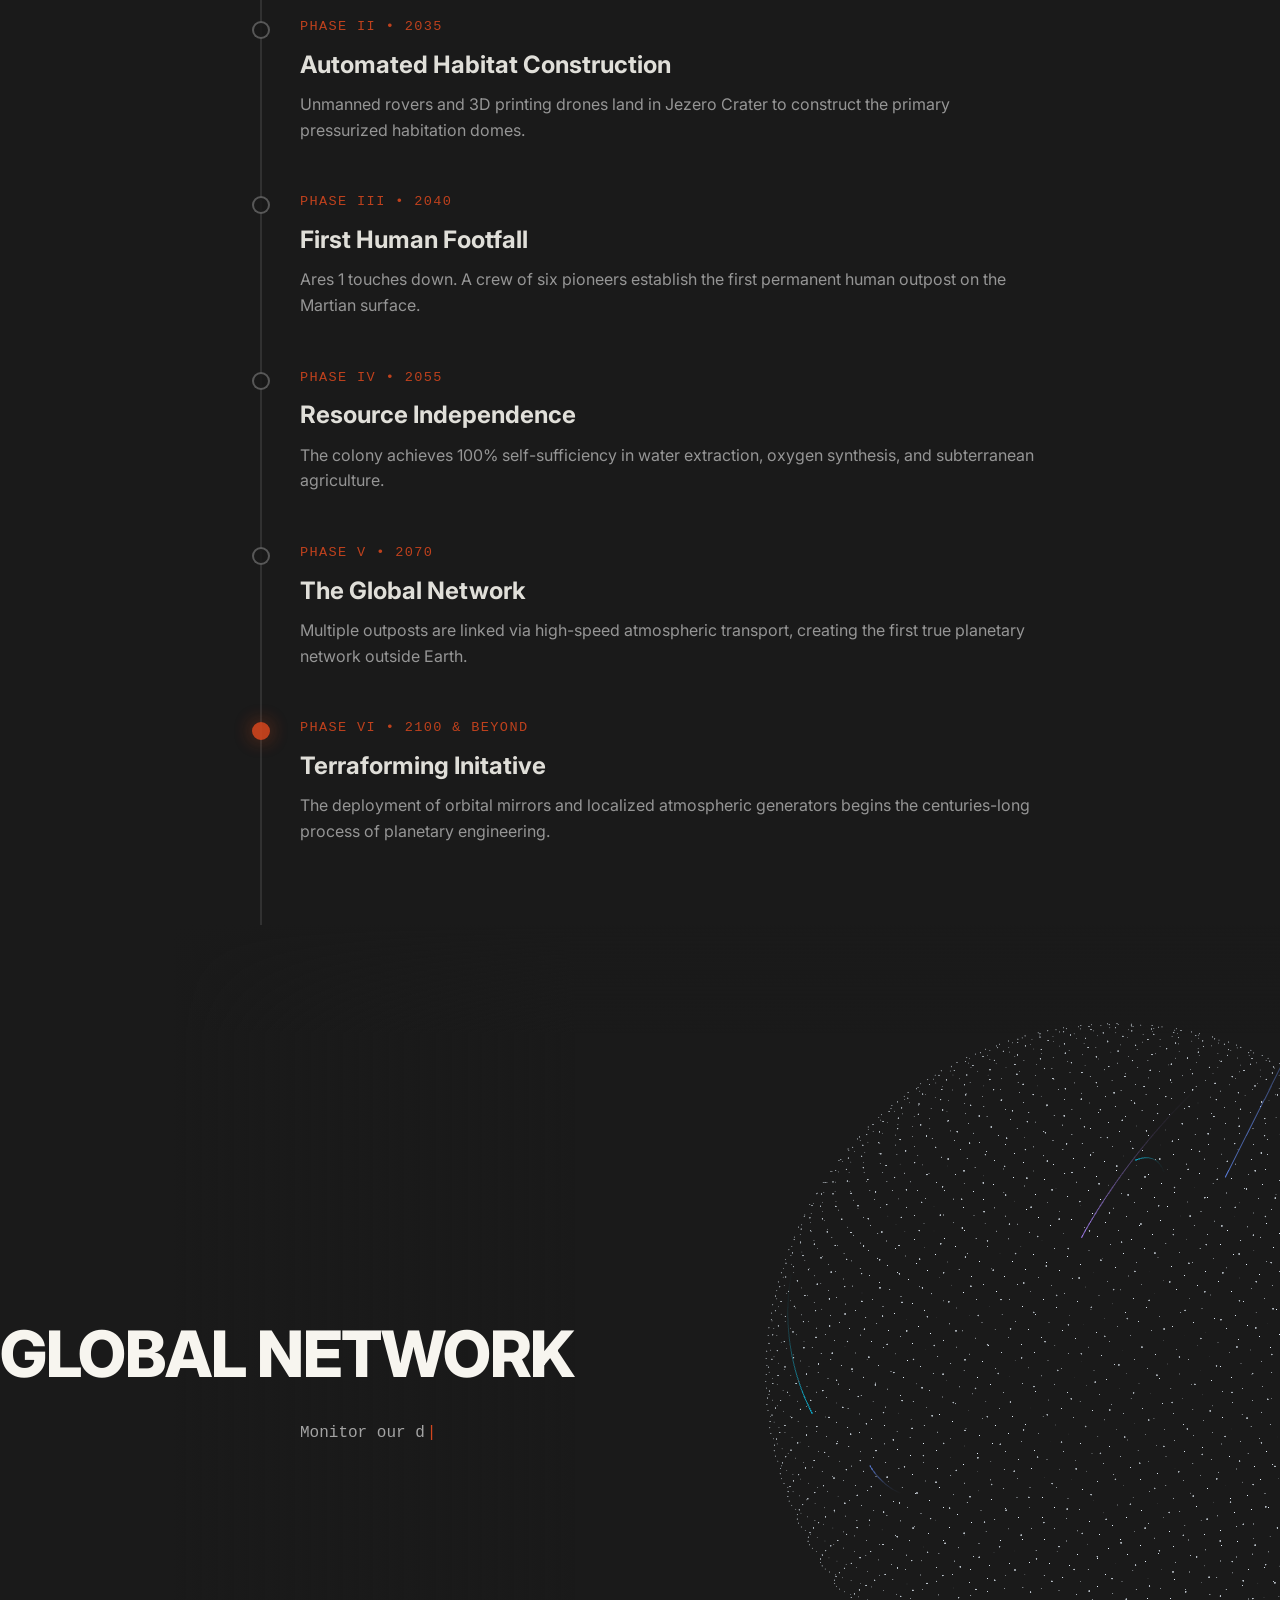
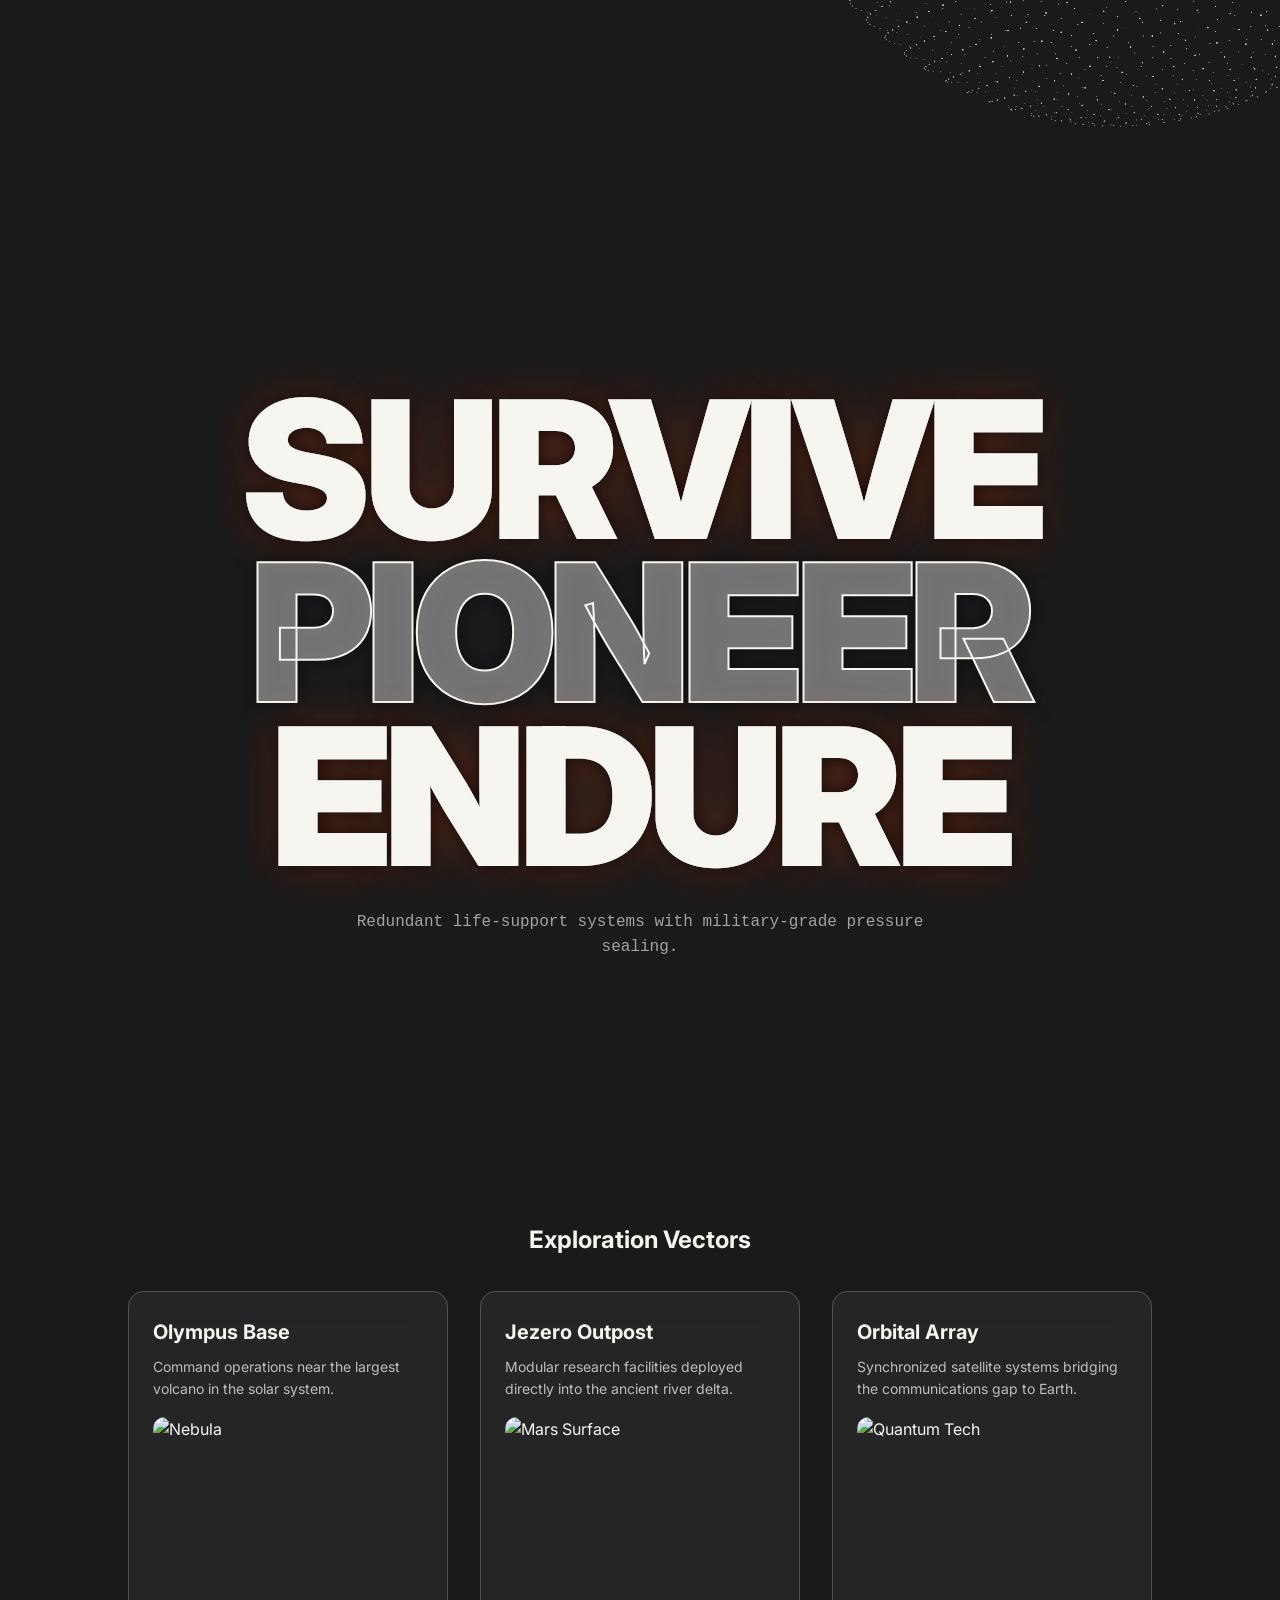
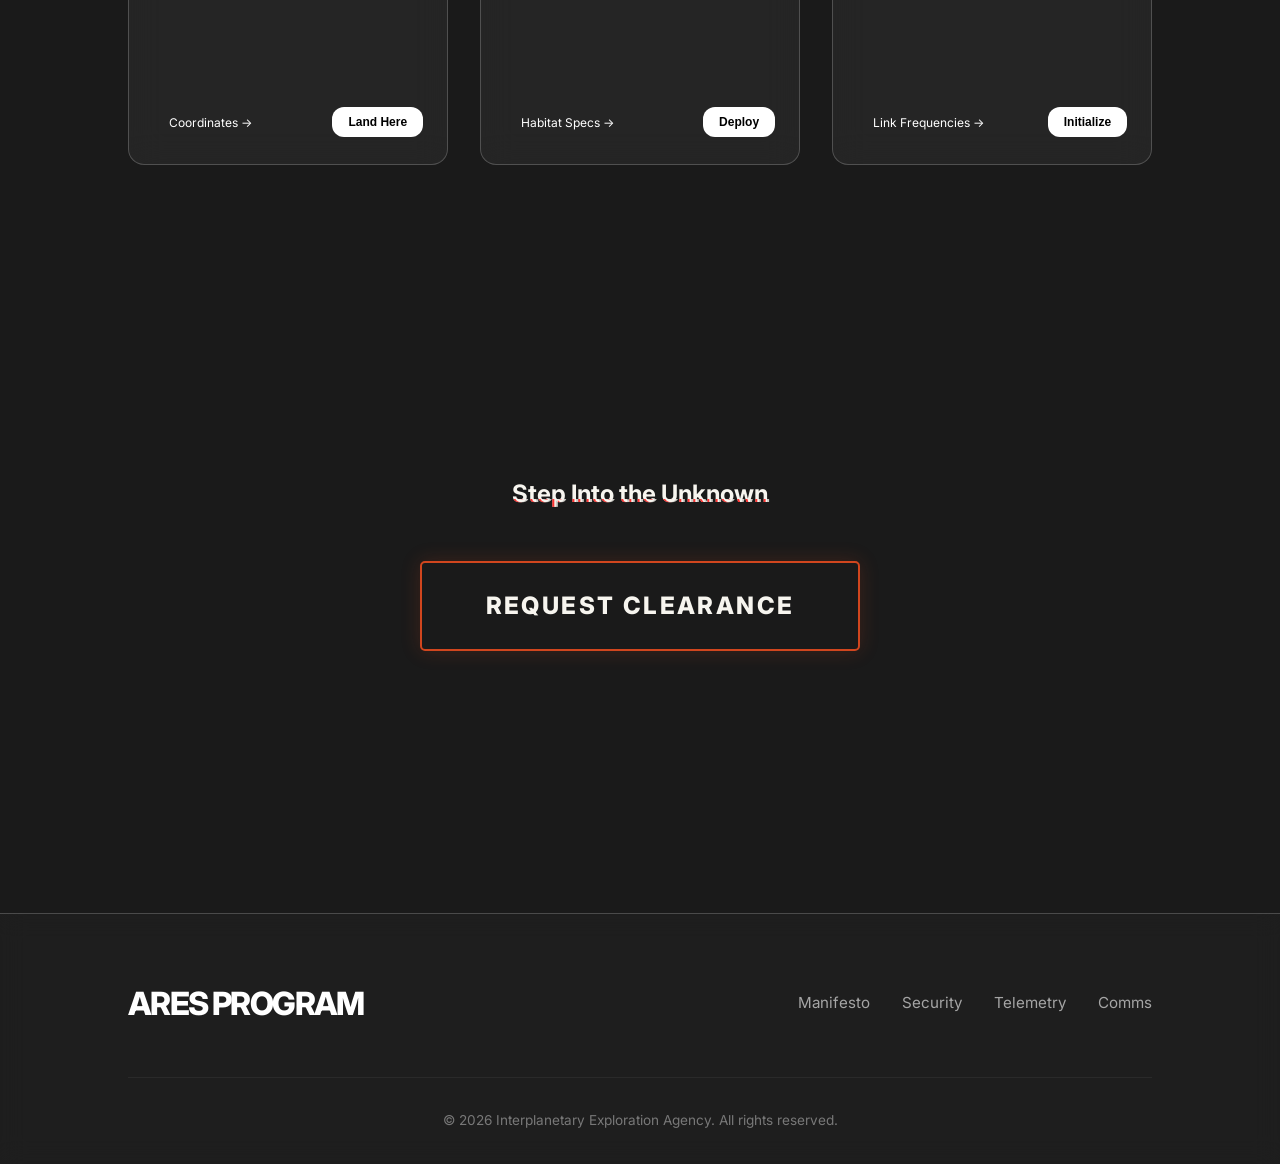
==== commit b7505b3b: "new" ====
--- a/index.html
+++ b/index.html
@@ -1,5 +1,6 @@
 <!DOCTYPE html>
 <html lang="en">
+
 <head>
     <meta charset="UTF-8">
     <meta name="viewport" content="width=device-width, initial-scale=1.0">
@@ -7,25 +8,26 @@
     <link rel="stylesheet" href="style.css">
     <link href="https://fonts.googleapis.com/css2?family=Inter:wght@300;400;600;800&display=swap" rel="stylesheet">
 </head>
+
 <body>
     <div class="noise-overlay"></div>
     <div class="loading-screen" id="loading">
         <div class="spinner"></div>
     </div>
-    
+
     <div class="cursor-glow" id="cursor-glow"></div>
 
     <!-- Top Navigation Container -->
     <header class="top-nav">
         <div class="nav-brand">NOVA</div>
-        
+
         <div class="nav-center-pills">
             <a href="#hero" class="pill-link">BASE</a>
             <a href="#features" class="pill-link">MODULES</a>
             <a href="#tech" class="pill-link">SURFACE AR</a>
             <a href="#roadmap" class="pill-link">TIMELINE</a>
         </div>
-        
+
         <div class="nav-hashtag">#ARES-PROGRAM</div>
     </header>
 
@@ -37,7 +39,7 @@
                 <div class="globe-core mars-core"></div>
             </div>
         </div>
-        
+
         <!-- Bottom Right Card Interface (NOVA // Mind //) -->
         <div class="interface-card">
             <div class="glowing-orbs">
@@ -56,8 +58,10 @@
         <section class="section hero-mars" id="hero">
             <div class="content-wrapper centered mars-text-wrapper">
                 <h1 class="massive-text">MARS</h1>
-                <p class="mars-subtext">SURVIVAL ON MARS DEMANDS ADAPTABILITY, RESILIENCE, AND SMART SYSTEMS.<br>THE ARES INITIATIVE BRINGS HUMANITY TO THE RED PLANET:<br>MODULAR HABITATS, QUANTUM COMMS, AND RESOURCE SYNTHESIS.</p>
-                
+                <p class="mars-subtext">SURVIVAL ON MARS DEMANDS ADAPTABILITY, RESILIENCE, AND SMART SYSTEMS.<br>THE
+                    ARES INITIATIVE BRINGS HUMANITY TO THE RED PLANET:<br>MODULAR HABITATS, QUANTUM COMMS, AND RESOURCE
+                    SYNTHESIS.</p>
+
                 <div class="scroll-down-indicator">SCROLL DOWN</div>
             </div>
         </section>
@@ -72,9 +76,10 @@
             <div class="content-wrapper features-overlay">
                 <div class="section-header">
                     <h2 class="animate-text-glitch" data-text="Expedition Tiers">Expedition Tiers</h2>
-                    <p class="section-subtext">Deployable infrastructure designed for planetary adaptability and resilience.</p>
-                </div>
-                
+                    <p class="section-subtext">Deployable infrastructure designed for planetary adaptability and
+                        resilience.</p>
+                </div>
+
                 <div class="features-grid lp-pricing-grid">
                     <!-- Card 1 -->
                     <div class="lp-price-card" style="background-color: #f7f5ef; color: #111;">
@@ -89,11 +94,12 @@
                             </ul>
                         </div>
                         <button class="lp-price-btn light">Request Blueprint</button>
-                        
+
                         <!-- Squishy SVG Background -->
                         <svg width="320" height="384" viewBox="0 0 320 384" fill="none" class="lp-price-sq-svg">
                             <circle class="sq-circle" cx="160.5" cy="114.5" r="101.5" fill="#000" fill-opacity="0.05" />
-                            <ellipse class="sq-ellipse" cx="160.5" cy="265.5" rx="101.5" ry="43.5" fill="#000" fill-opacity="0.05" />
+                            <ellipse class="sq-ellipse" cx="160.5" cy="265.5" rx="101.5" ry="43.5" fill="#000"
+                                fill-opacity="0.05" />
                         </svg>
                     </div>
 
@@ -111,16 +117,18 @@
                             </ul>
                         </div>
                         <button class="lp-price-btn">Authorize</button>
-                        
+
                         <!-- Squishy SVG Background -->
                         <svg width="320" height="384" viewBox="0 0 320 384" fill="none" class="lp-price-sq-svg">
                             <circle class="sq-circle" cx="160.5" cy="114.5" r="101.5" fill="#fff" fill-opacity="0.15" />
-                            <ellipse class="sq-ellipse" cx="160.5" cy="265.5" rx="101.5" ry="43.5" fill="#fff" fill-opacity="0.15" />
+                            <ellipse class="sq-ellipse" cx="160.5" cy="265.5" rx="101.5" ry="43.5" fill="#fff"
+                                fill-opacity="0.15" />
                         </svg>
                     </div>
 
                     <!-- Card 3 -->
-                    <div class="lp-price-card" style="background-color: #111; color: #fff; border: 1px solid rgba(255,255,255,0.1);">
+                    <div class="lp-price-card"
+                        style="background-color: #111; color: #fff; border: 1px solid rgba(255,255,255,0.1);">
                         <div class="lp-price-card-z">
                             <span class="lp-price-tag">Colony Prime</span>
                             <div class="lp-price-amt">Custom<span class="lp-price-freq"></span></div>
@@ -133,11 +141,12 @@
                             </ul>
                         </div>
                         <button class="lp-price-btn">Contact Command</button>
-                        
+
                         <!-- Squishy SVG Background -->
                         <svg width="320" height="384" viewBox="0 0 320 384" fill="none" class="lp-price-sq-svg">
                             <circle class="sq-circle" cx="160.5" cy="114.5" r="101.5" fill="#fff" fill-opacity="0.08" />
-                            <ellipse class="sq-ellipse" cx="160.5" cy="265.5" rx="101.5" ry="43.5" fill="#fff" fill-opacity="0.08" />
+                            <ellipse class="sq-ellipse" cx="160.5" cy="265.5" rx="101.5" ry="43.5" fill="#fff"
+                                fill-opacity="0.08" />
                         </svg>
                     </div>
                 </div>
@@ -158,25 +167,42 @@
             <div class="content-wrapper split-layout">
                 <div class="text-content">
                     <h2 class="animate-text-reveal">Visual Gallery</h2>
-                    <p class="section-subtext fade-up-text">Explore the assets. Use the controls below to rotate through our multidimensional interface.</p>
-                    
+                    <p class="section-subtext fade-up-text">Explore the assets. Use the controls below to rotate through
+                        our multidimensional interface.</p>
+
                     <div class="carousel-controls">
                         <button id="carousel-prev" class="carousel-btn">&larr; Prev</button>
                         <button id="carousel-next" class="carousel-btn">Next &rarr;</button>
                     </div>
                 </div>
-                
+
                 <!-- 3D Image Carousel -->
                 <div class="carousel-container">
                     <div class="carousel-3d" id="image-carousel">
-                        <span style="--i:1"><img src="https://images.unsplash.com/photo-1614728894747-a83421e2b9c9?q=80&w=400&h=400&fit=crop" alt="Mars Surface"></span>
-                        <span style="--i:2"><img src="https://images.unsplash.com/photo-1630839437035-dac17da580d0?q=80&w=400&h=400&fit=crop" alt="Space Station"></span>
-                        <span style="--i:3"><img src="https://images.unsplash.com/photo-1451187580459-43490279c0fa?q=80&w=400&h=400&fit=crop" alt="Earth from Orbit"></span>
-                        <span style="--i:4"><img src="https://images.unsplash.com/photo-1614730321146-b6fa6a46bcb4?q=80&w=400&h=400&fit=crop" alt="Martian Horizon"></span>
-                        <span style="--i:5"><img src="https://images.unsplash.com/photo-1614728263610-18fb23e7ca51?q=80&w=400&h=400&fit=crop" alt="Rover Tracks"></span>
-                        <span style="--i:6"><img src="https://images.unsplash.com/photo-1541873676-a18131494184?q=80&w=400&h=400&fit=crop" alt="Astronaut Suit"></span>
-                        <span style="--i:7"><img src="https://images.unsplash.com/photo-1612892483236-52d32a0e0ac1?q=80&w=400&h=400&fit=crop" alt="Red Planet"></span>
-                        <span style="--i:8"><img src="https://images.unsplash.com/photo-1446776811953-b23d57bd21aa?q=80&w=400&h=400&fit=crop" alt="Satellite"></span>
+                        <span style="--i:1"><img
+                                src="https://images.unsplash.com/photo-1614728894747-a83421e2b9c9?q=80&w=400&h=400&fit=crop"
+                                alt="Mars Surface"></span>
+                        <span style="--i:2"><img
+                                src="https://images.unsplash.com/photo-1630839437035-dac17da580d0?q=80&w=400&h=400&fit=crop"
+                                alt="Space Station"></span>
+                        <span style="--i:3"><img
+                                src="https://images.unsplash.com/photo-1451187580459-43490279c0fa?q=80&w=400&h=400&fit=crop"
+                                alt="Earth from Orbit"></span>
+                        <span style="--i:4"><img
+                                src="https://images.unsplash.com/photo-1614730321146-b6fa6a46bcb4?q=80&w=400&h=400&fit=crop"
+                                alt="Martian Horizon"></span>
+                        <span style="--i:5"><img
+                                src="https://images.unsplash.com/photo-1614728263610-18fb23e7ca51?q=80&w=400&h=400&fit=crop"
+                                alt="Rover Tracks"></span>
+                        <span style="--i:6"><img
+                                src="https://images.unsplash.com/photo-1541873676-a18131494184?q=80&w=400&h=400&fit=crop"
+                                alt="Astronaut Suit"></span>
+                        <span style="--i:7"><img
+                                src="https://images.unsplash.com/photo-1612892483236-52d32a0e0ac1?q=80&w=400&h=400&fit=crop"
+                                alt="Red Planet"></span>
+                        <span style="--i:8"><img
+                                src="https://images.unsplash.com/photo-1446776811953-b23d57bd21aa?q=80&w=400&h=400&fit=crop"
+                                alt="Satellite"></span>
                     </div>
                 </div>
             </div>
@@ -186,53 +212,59 @@
         <section class="section roadmap" id="timeline">
             <div class="content-wrapper" style="max-width: 800px; margin: 0 auto;">
                 <h2 class="animate-text-reveal">Ares Roadmap</h2>
-                <p class="section-subtext fade-up-text" style="text-align: left;">The projected milestones for securing our multi-planetary future.</p>
+                <p class="section-subtext fade-up-text" style="text-align: left;">The projected milestones for securing
+                    our multi-planetary future.</p>
 
                 <div class="timeline-container">
                     <div class="timeline-line"></div>
-                    
+
                     <div class="timeline-item">
                         <div class="timeline-dot"></div>
                         <div class="timeline-content">
                             <span class="timeline-date">PHASE I • 2030</span>
                             <h4>Orbital Gateway Establishment</h4>
-                            <p>Deployment of the first permanent autonomous refueling and communication relay station in Low-Mars Orbit.</p>
-                        </div>
-                    </div>
-                    
+                            <p>Deployment of the first permanent autonomous refueling and communication relay station in
+                                Low-Mars Orbit.</p>
+                        </div>
+                    </div>
+
                     <div class="timeline-item">
                         <div class="timeline-dot"></div>
                         <div class="timeline-content">
                             <span class="timeline-date">PHASE II • 2035</span>
                             <h4>Automated Habitat Construction</h4>
-                            <p>Unmanned rovers and 3D printing drones land in Jezero Crater to construct the primary pressurized habitation domes.</p>
-                        </div>
-                    </div>
-                    
+                            <p>Unmanned rovers and 3D printing drones land in Jezero Crater to construct the primary
+                                pressurized habitation domes.</p>
+                        </div>
+                    </div>
+
                     <div class="timeline-item">
                         <div class="timeline-dot"></div>
                         <div class="timeline-content">
                             <span class="timeline-date">PHASE III • 2040</span>
                             <h4>First Human Footfall</h4>
-                            <p>Ares 1 touches down. A crew of six pioneers establish the first permanent human outpost on the Martian surface.</p>
-                        </div>
-                    </div>
-                    
+                            <p>Ares 1 touches down. A crew of six pioneers establish the first permanent human outpost
+                                on the Martian surface.</p>
+                        </div>
+                    </div>
+
                     <div class="timeline-item">
                         <div class="timeline-dot"></div>
                         <div class="timeline-content">
                             <span class="timeline-date">PHASE IV • 2055</span>
                             <h4>Resource Independence</h4>
-                            <p>The colony achieves 100% self-sufficiency in water extraction, oxygen synthesis, and subterranean agriculture.</p>
-                        </div>
-                    </div>
-                    
+                            <p>The colony achieves 100% self-sufficiency in water extraction, oxygen synthesis, and
+                                subterranean agriculture.</p>
+                        </div>
+                    </div>
+
                     <div class="timeline-item">
                         <div class="timeline-dot"></div>
                         <div class="timeline-content">
                             <span class="timeline-date">PHASE V • 2070</span>
                             <h4>The Global Network</h4>
-                            <p>Multiple outposts are linked via high-speed atmospheric transport, creating the first true planetary network outside Earth.</p>
+                            <p>Multiple outposts are linked via high-speed atmospheric transport, creating the first
+                                true planetary network outside Earth.</p>
                         </div>
                     </div>
 
@@ -241,25 +273,23 @@
                         <div class="timeline-content">
                             <span class="timeline-date">PHASE VI • 2100 &amp; BEYOND</span>
                             <h4>Terraforming Initative</h4>
-                            <p>The deployment of orbital mirrors and localized atmospheric generators begins the centuries-long process of planetary engineering.</p>
-                        </div>
-                    </div>
-                </div>
-            </div>
-        </section>
-        
+                            <p>The deployment of orbital mirrors and localized atmospheric generators begins the
+                                centuries-long process of planetary engineering.</p>
+                        </div>
+                    </div>
+                </div>
+            </div>
+        </section>
+
         <!-- SECTION: GLOBE -->
         <section class="section globe-section" id="globe-section">
             <div class="content-wrapper split-layout">
                 <div class="text-content" style="z-index: 2; position: relative; pointer-events: none;">
                     <h2 class="animate-text-reveal" id="globe-heading">Global Network</h2>
-                    <p class="section-subtext fade-up-text" id="globe-description">Monitor our decentralized node infrastructure in real-time. Data flows across continents at the speed of light.</p>
-                    <ul class="feature-list" style="margin-top: 2rem; list-style: none; padding: 0; pointer-events: auto;">
-                        <li style="margin-bottom: 1rem; color: rgba(255,255,255,0.8);">🟢 99.99% Node Uptime</li>
-                        <li style="margin-bottom: 1rem; color: rgba(255,255,255,0.8);">⚡ 12ms Average Latency</li>
-                        <li style="margin-bottom: 1rem; color: rgba(255,255,255,0.8);">🔒 Quantum-Resistant Encryption</li>
-                    </ul>
-                    <a href="#" class="btn-glow" style="margin-top: 2rem; display: inline-block; pointer-events: auto;">View Explorer</a>
+                    <p class="section-subtext fade-up-text" id="globe-description">Monitor our decentralized node
+                        infrastructure in real-time. Data flows across continents at the speed of light.</p>
+
+
                 </div>
                 <div class="globe-container-right">
                     <canvas id="globe-webgl-canvas"></canvas>
@@ -275,7 +305,8 @@
                     <h2 class="block-text outline-text" data-text="PIONEER">PIONEER</h2>
                     <h2 class="block-text" data-text="ENDURE">ENDURE</h2>
                 </div>
-                <p class="section-subtext fade-up-text" style="margin-top: 2rem;">Redundant life-support systems with military-grade pressure sealing.</p>
+                <p class="section-subtext fade-up-text" style="margin-top: 2rem;">Redundant life-support systems with
+                    military-grade pressure sealing.</p>
             </div>
         </section>
 
@@ -288,9 +319,11 @@
                     <div class="card-container">
                         <div class="card-body">
                             <h3 class="card-item" data-translatez="50">Olympus Base</h3>
-                            <p class="card-item" data-translatez="60">Command operations near the largest volcano in the solar system.</p>
+                            <p class="card-item" data-translatez="60">Command operations near the largest volcano in the
+                                solar system.</p>
                             <div class="card-item image-container" data-translatez="100">
-                                <img src="https://images.unsplash.com/photo-1462331940025-496dfbfc7564?q=80&w=1000&auto=format&fit=crop" alt="Nebula">
+                                <img src="https://images.unsplash.com/photo-1462331940025-496dfbfc7564?q=80&w=1000&auto=format&fit=crop"
+                                    alt="Nebula">
                             </div>
                             <div class="card-actions">
                                 <a href="#" class="card-item" data-translatez="20">Coordinates &rarr;</a>
@@ -303,9 +336,11 @@
                     <div class="card-container">
                         <div class="card-body">
                             <h3 class="card-item" data-translatez="50">Jezero Outpost</h3>
-                            <p class="card-item" data-translatez="60">Modular research facilities deployed directly into the ancient river delta.</p>
+                            <p class="card-item" data-translatez="60">Modular research facilities deployed directly into
+                                the ancient river delta.</p>
                             <div class="card-item image-container" data-translatez="100">
-                                <img src="https://images.unsplash.com/photo-1614730321146-b6fa6a46bcb4?q=80&w=1000&auto=format&fit=crop" alt="Mars Surface">
+                                <img src="https://images.unsplash.com/photo-1614730321146-b6fa6a46bcb4?q=80&w=1000&auto=format&fit=crop"
+                                    alt="Mars Surface">
                             </div>
                             <div class="card-actions">
                                 <a href="#" class="card-item" data-translatez="20">Habitat Specs &rarr;</a>
@@ -318,9 +353,11 @@
                     <div class="card-container">
                         <div class="card-body">
                             <h3 class="card-item" data-translatez="50">Orbital Array</h3>
-                            <p class="card-item" data-translatez="60">Synchronized satellite systems bridging the communications gap to Earth.</p>
+                            <p class="card-item" data-translatez="60">Synchronized satellite systems bridging the
+                                communications gap to Earth.</p>
                             <div class="card-item image-container" data-translatez="100">
-                                <img src="https://images.unsplash.com/photo-1635070041078-e363dbe005cb?q=80&w=1000&auto=format&fit=crop" alt="Quantum Tech">
+                                <img src="https://images.unsplash.com/photo-1635070041078-e363dbe005cb?q=80&w=1000&auto=format&fit=crop"
+                                    alt="Quantum Tech">
                             </div>
                             <div class="card-actions">
                                 <a href="#" class="card-item" data-translatez="20">Link Frequencies &rarr;</a>
@@ -331,7 +368,7 @@
                 </div>
             </div>
         </section>
-        
+
         <!-- SECTION 7: FINAL CTA -->
         <section class="section final-cta" id="cta">
             <div class="content-wrapper centered">
@@ -339,7 +376,7 @@
                 <a href="#" class="btn-glow-large">REQUEST CLEARANCE</a>
             </div>
         </section>
-        
+
         <footer class="footer">
             <div class="footer-content">
                 <div class="logo">ARES PROGRAM</div>
@@ -360,20 +397,20 @@
 
     <!-- Globe WebGL Component -->
     <script>
-    (function () {
-        const R = 2.0; // globe radius
-
-        // ── mat4 helpers ──────────────────────────────────────────────────────
-        const m = {
-            id:()=>new Float32Array([1,0,0,0,0,1,0,0,0,0,1,0,0,0,0,1]),
-            persp(o,fov,asp,n,f){const t=1/Math.tan(fov/2),nf=1/(n-f);o[0]=t/asp;o[1]=0;o[2]=0;o[3]=0;o[4]=0;o[5]=t;o[6]=0;o[7]=0;o[8]=0;o[9]=0;o[10]=(f+n)*nf;o[11]=-1;o[12]=0;o[13]=0;o[14]=2*f*n*nf;o[15]=0;return o;},
-            transl(o,a,[x,y,z]){if(a===o){o[12]=a[0]*x+a[4]*y+a[8]*z+a[12];o[13]=a[1]*x+a[5]*y+a[9]*z+a[13];o[14]=a[2]*x+a[6]*y+a[10]*z+a[14];o[15]=a[3]*x+a[7]*y+a[11]*z+a[15];}else{for(let i=0;i<12;i++)o[i]=a[i];o[12]=a[0]*x+a[4]*y+a[8]*z+a[12];o[13]=a[1]*x+a[5]*y+a[9]*z+a[13];o[14]=a[2]*x+a[6]*y+a[10]*z+a[14];o[15]=a[3]*x+a[7]*y+a[11]*z+a[15];}return o;},
-            rotX(o,a,r){const s=Math.sin(r),c=Math.cos(r),a10=a[4],a11=a[5],a12=a[6],a13=a[7],a20=a[8],a21=a[9],a22=a[10],a23=a[11];if(a!==o){o[0]=a[0];o[1]=a[1];o[2]=a[2];o[3]=a[3];o[12]=a[12];o[13]=a[13];o[14]=a[14];o[15]=a[15];}o[4]=a10*c+a20*s;o[5]=a11*c+a21*s;o[6]=a12*c+a22*s;o[7]=a13*c+a23*s;o[8]=a20*c-a10*s;o[9]=a21*c-a11*s;o[10]=a22*c-a12*s;o[11]=a23*c-a13*s;return o;},
-            rotY(o,a,r){const s=Math.sin(r),c=Math.cos(r),a00=a[0],a01=a[1],a02=a[2],a03=a[3],a20=a[8],a21=a[9],a22=a[10],a23=a[11];if(a!==o){o[4]=a[4];o[5]=a[5];o[6]=a[6];o[7]=a[7];o[12]=a[12];o[13]=a[13];o[14]=a[14];o[15]=a[15];}o[0]=a00*c-a20*s;o[1]=a01*c-a21*s;o[2]=a02*c-a22*s;o[3]=a03*c-a23*s;o[8]=a00*s+a20*c;o[9]=a01*s+a21*c;o[10]=a02*s+a22*c;o[11]=a03*s+a23*c;return o;}
-        };
-
-        // ── Dot Shader ────────────────────────────────────────────────────────
-        const DOT_VS = `
+        (function () {
+            const R = 2.0; // globe radius
+
+            // ── mat4 helpers ──────────────────────────────────────────────────────
+            const m = {
+                id: () => new Float32Array([1, 0, 0, 0, 0, 1, 0, 0, 0, 0, 1, 0, 0, 0, 0, 1]),
+                persp(o, fov, asp, n, f) { const t = 1 / Math.tan(fov / 2), nf = 1 / (n - f); o[0] = t / asp; o[1] = 0; o[2] = 0; o[3] = 0; o[4] = 0; o[5] = t; o[6] = 0; o[7] = 0; o[8] = 0; o[9] = 0; o[10] = (f + n) * nf; o[11] = -1; o[12] = 0; o[13] = 0; o[14] = 2 * f * n * nf; o[15] = 0; return o; },
+                transl(o, a, [x, y, z]) { if (a === o) { o[12] = a[0] * x + a[4] * y + a[8] * z + a[12]; o[13] = a[1] * x + a[5] * y + a[9] * z + a[13]; o[14] = a[2] * x + a[6] * y + a[10] * z + a[14]; o[15] = a[3] * x + a[7] * y + a[11] * z + a[15]; } else { for (let i = 0; i < 12; i++)o[i] = a[i]; o[12] = a[0] * x + a[4] * y + a[8] * z + a[12]; o[13] = a[1] * x + a[5] * y + a[9] * z + a[13]; o[14] = a[2] * x + a[6] * y + a[10] * z + a[14]; o[15] = a[3] * x + a[7] * y + a[11] * z + a[15]; } return o; },
+                rotX(o, a, r) { const s = Math.sin(r), c = Math.cos(r), a10 = a[4], a11 = a[5], a12 = a[6], a13 = a[7], a20 = a[8], a21 = a[9], a22 = a[10], a23 = a[11]; if (a !== o) { o[0] = a[0]; o[1] = a[1]; o[2] = a[2]; o[3] = a[3]; o[12] = a[12]; o[13] = a[13]; o[14] = a[14]; o[15] = a[15]; } o[4] = a10 * c + a20 * s; o[5] = a11 * c + a21 * s; o[6] = a12 * c + a22 * s; o[7] = a13 * c + a23 * s; o[8] = a20 * c - a10 * s; o[9] = a21 * c - a11 * s; o[10] = a22 * c - a12 * s; o[11] = a23 * c - a13 * s; return o; },
+                rotY(o, a, r) { const s = Math.sin(r), c = Math.cos(r), a00 = a[0], a01 = a[1], a02 = a[2], a03 = a[3], a20 = a[8], a21 = a[9], a22 = a[10], a23 = a[11]; if (a !== o) { o[4] = a[4]; o[5] = a[5]; o[6] = a[6]; o[7] = a[7]; o[12] = a[12]; o[13] = a[13]; o[14] = a[14]; o[15] = a[15]; } o[0] = a00 * c - a20 * s; o[1] = a01 * c - a21 * s; o[2] = a02 * c - a22 * s; o[3] = a03 * c - a23 * s; o[8] = a00 * s + a20 * c; o[9] = a01 * s + a21 * c; o[10] = a02 * s + a22 * c; o[11] = a03 * s + a23 * c; return o; }
+            };
+
+            // ── Dot Shader ────────────────────────────────────────────────────────
+            const DOT_VS = `
             attribute vec3 aPos;
             uniform mat4 uMV, uP; uniform float uPS;
             varying float vDepth;
@@ -382,7 +419,7 @@
                 gl_PointSize=uPS/-mv.z*4.0;
                 vDepth=(mv.z+5.0)/4.0;
             }`;
-        const DOT_FS = `
+            const DOT_FS = `
             precision mediump float;
             varying float vDepth; uniform float uTime;
             void main(){
@@ -393,8 +430,8 @@
                 gl_FragColor=vec4(0.92,0.96,1.0,a);
             }`;
 
-        // ── Arc Shader ────────────────────────────────────────────────────────
-        const ARC_VS = `
+            // ── Arc Shader ────────────────────────────────────────────────────────
+            const ARC_VS = `
             attribute vec3 aPos; attribute float aLocalT;
             uniform mat4 uMV, uP;
             uniform float uHeadT, uTailT;
@@ -405,7 +442,7 @@
                 float range=max(uHeadT-uTailT,0.001);
                 vFade=clamp((aLocalT-uTailT)/range,0.0,1.0);
             }`;
-        const ARC_FS = `
+            const ARC_FS = `
             precision mediump float;
             varying float vFade; varying float vDepth;
             uniform vec3 uColor;
@@ -416,176 +453,177 @@
                 gl_FragColor=vec4(uColor,a);
             }`;
 
-        // ── Geometry: Fibonacci Sphere ─────────────────────────────────────────
-        function fibSphere(n) {
-            const V=[], phi=Math.PI*(3-Math.sqrt(5));
-            for(let i=0;i<n;i++){
-                const y=1-(i/(n-1))*2, r=Math.sqrt(Math.max(0,1-y*y)), theta=phi*i;
-                V.push(R*r*Math.cos(theta), R*y, R*r*Math.sin(theta));
+            // ── Geometry: Fibonacci Sphere ─────────────────────────────────────────
+            function fibSphere(n) {
+                const V = [], phi = Math.PI * (3 - Math.sqrt(5));
+                for (let i = 0; i < n; i++) {
+                    const y = 1 - (i / (n - 1)) * 2, r = Math.sqrt(Math.max(0, 1 - y * y)), theta = phi * i;
+                    V.push(R * r * Math.cos(theta), R * y, R * r * Math.sin(theta));
+                }
+                return new Float32Array(V);
             }
-            return new Float32Array(V);
-        }
-
-        // ── Geometry: Animated Arcs ────────────────────────────────────────────
-        function ll2unit(lat,lng){
-            const phi=(90-lat)*Math.PI/180, theta=(lng+180)*Math.PI/180;
-            return[-Math.sin(phi)*Math.cos(theta), Math.cos(phi), Math.sin(phi)*Math.sin(theta)];
-        }
-        function slerpPt(p1,p2,t,alt){
-            const dot=Math.max(-1,Math.min(1,p1[0]*p2[0]+p1[1]*p2[1]+p1[2]*p2[2]));
-            const om=Math.acos(dot), som=Math.sin(om);
-            let x,y,z;
-            if(som<0.001){x=(1-t)*p1[0]+t*p2[0];y=(1-t)*p1[1]+t*p2[1];z=(1-t)*p1[2]+t*p2[2];}
-            else{const a=Math.sin((1-t)*om)/som,b=Math.sin(t*om)/som;x=a*p1[0]+b*p2[0];y=a*p1[1]+b*p2[1];z=a*p1[2]+b*p2[2];}
-            const len=Math.sqrt(x*x+y*y+z*z)||1;
-            const r=alt*(R+R*0.45*4*t*(1-t)); // arc peaks 45% above surface at midpoint
-            return[x/len*r,y/len*r,z/len*r];
-        }
-
-        const ARC_DEFS = [
-            {from:[28.6139,77.209],   to:[3.139,101.686],  color:[0.02,0.78,0.93]}, // Delhi→KL (cyan)
-            {from:[-19.885,-43.951],  to:[-1.303,36.852],  color:[0.38,0.55,1.00]}, // São Paulo→Nairobi (blue)
-            {from:[51.507,-0.127],    to:[3.139,101.686],  color:[0.67,0.51,1.00]}, // London→Singapore (violet)
-            {from:[34.052,-118.24],   to:[48.856,2.352],   color:[0.02,0.78,0.93]}, // LA→Paris
-            {from:[-33.868,151.20],   to:[22.319,114.169], color:[0.38,0.55,1.00]}, // Sydney→HK
-            {from:[40.712,-74.006],   to:[51.507,-0.127],  color:[0.67,0.51,1.00]}, // NY→London
-            {from:[35.689,139.692],   to:[-33.868,151.20], color:[0.02,0.78,0.93]}, // Tokyo→Sydney
-            {from:[55.751,37.617],    to:[40.712,-74.006], color:[0.38,0.55,1.00]}, // Moscow→NY
-        ];
-        const ARC_SEG = 90; // segments per arc (smooth)
-        const TRAIL = 0.35; // tail length as fraction of arc
-
-        function buildArcs(){
-            const verts=[], localTs=[], meta=[];
-            ARC_DEFS.forEach((def,i)=>{
-                const p1=ll2unit(def.from[0],def.from[1]);
-                const p2=ll2unit(def.to[0],def.to[1]);
-                const startIdx=verts.length/3;
-                for(let j=0;j<=ARC_SEG;j++){
-                    const t=j/ARC_SEG;
-                    const pt=slerpPt(p1,p2,t,1);
-                    verts.push(...pt); localTs.push(t);
+
+            // ── Geometry: Animated Arcs ────────────────────────────────────────────
+            function ll2unit(lat, lng) {
+                const phi = (90 - lat) * Math.PI / 180, theta = (lng + 180) * Math.PI / 180;
+                return [-Math.sin(phi) * Math.cos(theta), Math.cos(phi), Math.sin(phi) * Math.sin(theta)];
+            }
+            function slerpPt(p1, p2, t, alt) {
+                const dot = Math.max(-1, Math.min(1, p1[0] * p2[0] + p1[1] * p2[1] + p1[2] * p2[2]));
+                const om = Math.acos(dot), som = Math.sin(om);
+                let x, y, z;
+                if (som < 0.001) { x = (1 - t) * p1[0] + t * p2[0]; y = (1 - t) * p1[1] + t * p2[1]; z = (1 - t) * p1[2] + t * p2[2]; }
+                else { const a = Math.sin((1 - t) * om) / som, b = Math.sin(t * om) / som; x = a * p1[0] + b * p2[0]; y = a * p1[1] + b * p2[1]; z = a * p1[2] + b * p2[2]; }
+                const len = Math.sqrt(x * x + y * y + z * z) || 1;
+                const r = alt * (R + R * 0.45 * 4 * t * (1 - t)); // arc peaks 45% above surface at midpoint
+                return [x / len * r, y / len * r, z / len * r];
+            }
+
+            const ARC_DEFS = [
+                { from: [28.6139, 77.209], to: [3.139, 101.686], color: [0.02, 0.78, 0.93] }, // Delhi→KL (cyan)
+                { from: [-19.885, -43.951], to: [-1.303, 36.852], color: [0.38, 0.55, 1.00] }, // São Paulo→Nairobi (blue)
+                { from: [51.507, -0.127], to: [3.139, 101.686], color: [0.67, 0.51, 1.00] }, // London→Singapore (violet)
+                { from: [34.052, -118.24], to: [48.856, 2.352], color: [0.02, 0.78, 0.93] }, // LA→Paris
+                { from: [-33.868, 151.20], to: [22.319, 114.169], color: [0.38, 0.55, 1.00] }, // Sydney→HK
+                { from: [40.712, -74.006], to: [51.507, -0.127], color: [0.67, 0.51, 1.00] }, // NY→London
+                { from: [35.689, 139.692], to: [-33.868, 151.20], color: [0.02, 0.78, 0.93] }, // Tokyo→Sydney
+                { from: [55.751, 37.617], to: [40.712, -74.006], color: [0.38, 0.55, 1.00] }, // Moscow→NY
+            ];
+            const ARC_SEG = 90; // segments per arc (smooth)
+            const TRAIL = 0.35; // tail length as fraction of arc
+
+            function buildArcs() {
+                const verts = [], localTs = [], meta = [];
+                ARC_DEFS.forEach((def, i) => {
+                    const p1 = ll2unit(def.from[0], def.from[1]);
+                    const p2 = ll2unit(def.to[0], def.to[1]);
+                    const startIdx = verts.length / 3;
+                    for (let j = 0; j <= ARC_SEG; j++) {
+                        const t = j / ARC_SEG;
+                        const pt = slerpPt(p1, p2, t, 1);
+                        verts.push(...pt); localTs.push(t);
+                    }
+                    meta.push({ startIdx, count: ARC_SEG + 1, color: def.color, timeOffset: i * 1.1 });
+                });
+                return { verts: new Float32Array(verts), localTs: new Float32Array(localTs), meta };
+            }
+
+            // ── WebGL Init ────────────────────────────────────────────────────────
+            function mkProg(gl, vs, fs) {
+                const mk = (t, src) => { const s = gl.createShader(t); gl.shaderSource(s, src); gl.compileShader(s); if (!gl.getShaderParameter(s, gl.COMPILE_STATUS)) console.error(gl.getShaderInfoLog(s)); return s; };
+                const p = gl.createProgram();
+                gl.attachShader(p, mk(gl.VERTEX_SHADER, vs));
+                gl.attachShader(p, mk(gl.FRAGMENT_SHADER, fs));
+                gl.linkProgram(p); return p;
+            }
+
+            function startGlobe() {
+                const canvas = document.getElementById('globe-webgl-canvas');
+                if (!canvas) return;
+                const gl = canvas.getContext('webgl', { alpha: true, antialias: true }) || canvas.getContext('experimental-webgl');
+                if (!gl) return;
+
+                // Programs
+                const dotProg = mkProg(gl, DOT_VS, DOT_FS);
+                const arcProg = mkProg(gl, ARC_VS, ARC_FS);
+
+                // Dot attributes/uniforms
+                const dI = {
+                    aPos: gl.getAttribLocation(dotProg, 'aPos'),
+                    uMV: gl.getUniformLocation(dotProg, 'uMV'), uP: gl.getUniformLocation(dotProg, 'uP'),
+                    uPS: gl.getUniformLocation(dotProg, 'uPS'), uTime: gl.getUniformLocation(dotProg, 'uTime'),
+                };
+                // Arc attributes/uniforms
+                const aI = {
+                    aPos: gl.getAttribLocation(arcProg, 'aPos'), aLocalT: gl.getAttribLocation(arcProg, 'aLocalT'),
+                    uMV: gl.getUniformLocation(arcProg, 'uMV'), uP: gl.getUniformLocation(arcProg, 'uP'),
+                    uHeadT: gl.getUniformLocation(arcProg, 'uHeadT'), uTailT: gl.getUniformLocation(arcProg, 'uTailT'),
+                    uColor: gl.getUniformLocation(arcProg, 'uColor'),
+                };
+
+                // Dot geometry
+                const dots = fibSphere(3200);
+                const dotBuf = gl.createBuffer();
+                gl.bindBuffer(gl.ARRAY_BUFFER, dotBuf); gl.bufferData(gl.ARRAY_BUFFER, dots, gl.STATIC_DRAW);
+
+                // Arc geometry
+                const arcGeom = buildArcs();
+                const arcPosBuf = gl.createBuffer();
+                gl.bindBuffer(gl.ARRAY_BUFFER, arcPosBuf); gl.bufferData(gl.ARRAY_BUFFER, arcGeom.verts, gl.STATIC_DRAW);
+                const arcTBuf = gl.createBuffer();
+                gl.bindBuffer(gl.ARRAY_BUFFER, arcTBuf); gl.bufferData(gl.ARRAY_BUFFER, arcGeom.localTs, gl.STATIC_DRAW);
+
+                let rotY = 0, speed = 0.0008;
+                canvas.addEventListener('mouseenter', () => speed = 0.0002);
+                canvas.addEventListener('mouseleave', () => speed = 0.0008);
+
+                function resize() {
+                    const w = canvas.clientWidth, h = canvas.clientHeight;
+                    if (canvas.width !== w || canvas.height !== h) { canvas.width = w; canvas.height = h; gl.viewport(0, 0, w, h); }
                 }
-                meta.push({startIdx, count:ARC_SEG+1, color:def.color, timeOffset:i*1.1});
-            });
-            return{verts:new Float32Array(verts), localTs:new Float32Array(localTs), meta};
-        }
-
-        // ── WebGL Init ────────────────────────────────────────────────────────
-        function mkProg(gl, vs, fs){
-            const mk=(t,src)=>{const s=gl.createShader(t);gl.shaderSource(s,src);gl.compileShader(s);if(!gl.getShaderParameter(s,gl.COMPILE_STATUS))console.error(gl.getShaderInfoLog(s));return s;};
-            const p=gl.createProgram();
-            gl.attachShader(p,mk(gl.VERTEX_SHADER,vs));
-            gl.attachShader(p,mk(gl.FRAGMENT_SHADER,fs));
-            gl.linkProgram(p); return p;
-        }
-
-        function startGlobe(){
-            const canvas=document.getElementById('globe-webgl-canvas');
-            if(!canvas)return;
-            const gl=canvas.getContext('webgl',{alpha:true,antialias:true})||canvas.getContext('experimental-webgl');
-            if(!gl)return;
-
-            // Programs
-            const dotProg=mkProg(gl,DOT_VS,DOT_FS);
-            const arcProg=mkProg(gl,ARC_VS,ARC_FS);
-
-            // Dot attributes/uniforms
-            const dI={
-                aPos:gl.getAttribLocation(dotProg,'aPos'),
-                uMV:gl.getUniformLocation(dotProg,'uMV'),  uP:gl.getUniformLocation(dotProg,'uP'),
-                uPS:gl.getUniformLocation(dotProg,'uPS'),  uTime:gl.getUniformLocation(dotProg,'uTime'),
-            };
-            // Arc attributes/uniforms
-            const aI={
-                aPos:gl.getAttribLocation(arcProg,'aPos'), aLocalT:gl.getAttribLocation(arcProg,'aLocalT'),
-                uMV:gl.getUniformLocation(arcProg,'uMV'),  uP:gl.getUniformLocation(arcProg,'uP'),
-                uHeadT:gl.getUniformLocation(arcProg,'uHeadT'), uTailT:gl.getUniformLocation(arcProg,'uTailT'),
-                uColor:gl.getUniformLocation(arcProg,'uColor'),
-            };
-
-            // Dot geometry
-            const dots=fibSphere(3200);
-            const dotBuf=gl.createBuffer();
-            gl.bindBuffer(gl.ARRAY_BUFFER,dotBuf); gl.bufferData(gl.ARRAY_BUFFER,dots,gl.STATIC_DRAW);
-
-            // Arc geometry
-            const arcGeom=buildArcs();
-            const arcPosBuf=gl.createBuffer();
-            gl.bindBuffer(gl.ARRAY_BUFFER,arcPosBuf); gl.bufferData(gl.ARRAY_BUFFER,arcGeom.verts,gl.STATIC_DRAW);
-            const arcTBuf=gl.createBuffer();
-            gl.bindBuffer(gl.ARRAY_BUFFER,arcTBuf); gl.bufferData(gl.ARRAY_BUFFER,arcGeom.localTs,gl.STATIC_DRAW);
-
-            let rotY=0, speed=0.0008;
-            canvas.addEventListener('mouseenter',()=>speed=0.0002);
-            canvas.addEventListener('mouseleave',()=>speed=0.0008);
-
-            function resize(){
-                const w=canvas.clientWidth,h=canvas.clientHeight;
-                if(canvas.width!==w||canvas.height!==h){canvas.width=w;canvas.height=h;gl.viewport(0,0,w,h);}
-            }
-
-            const ARC_PERIOD=5.0; // seconds for one full arc traversal
-
-            function draw(ts){
-                resize();
-                const t=ts*0.001;
-                gl.clearColor(0,0,0,0); gl.clear(gl.COLOR_BUFFER_BIT|gl.DEPTH_BUFFER_BIT);
-                gl.enable(gl.DEPTH_TEST); gl.depthFunc(gl.LEQUAL);
-                gl.enable(gl.BLEND); gl.blendFunc(gl.SRC_ALPHA,gl.ONE);
-
-                const P=m.id(); m.persp(P,Math.PI/4,canvas.clientWidth/canvas.clientHeight,0.1,100);
-                const MV=m.id(); m.transl(MV,MV,[0,0,-6.5]); m.rotX(MV,MV,0.3); m.rotY(MV,MV,rotY);
-
-                // ── Draw dots ──
-                gl.useProgram(dotProg);
-                gl.bindBuffer(gl.ARRAY_BUFFER,dotBuf);
-                gl.vertexAttribPointer(dI.aPos,3,gl.FLOAT,false,0,0); gl.enableVertexAttribArray(dI.aPos);
-                gl.uniformMatrix4fv(dI.uP,false,P); gl.uniformMatrix4fv(dI.uMV,false,MV);
-                gl.uniform1f(dI.uPS,Math.max(1.5,canvas.clientHeight/320)); gl.uniform1f(dI.uTime,t);
-                gl.drawArrays(gl.POINTS,0,dots.length/3);
-
-                // ── Draw arcs ──
-                gl.useProgram(arcProg);
-                gl.uniformMatrix4fv(aI.uP,false,P); gl.uniformMatrix4fv(aI.uMV,false,MV);
-
-                gl.bindBuffer(gl.ARRAY_BUFFER,arcPosBuf);
-                gl.vertexAttribPointer(aI.aPos,3,gl.FLOAT,false,0,0); gl.enableVertexAttribArray(aI.aPos);
-                gl.bindBuffer(gl.ARRAY_BUFFER,arcTBuf);
-                gl.vertexAttribPointer(aI.aLocalT,1,gl.FLOAT,false,0,0); gl.enableVertexAttribArray(aI.aLocalT);
-
-                arcGeom.meta.forEach(arc=>{
-                    const cycleT=((t+arc.timeOffset)%ARC_PERIOD)/ARC_PERIOD; // 0→1
-                    // head travels from 0 to 1 and then loops
-                    const headT=Math.min(cycleT*(1+TRAIL), 1.0);
-                    const tailT=Math.max(headT-TRAIL, 0.0);
-                    if(headT<=0)return;
-
-                    // Draw subrange of the arc strip
-                    const first=arc.startIdx+Math.floor(tailT*ARC_SEG);
-                    const count=Math.max(1,Math.ceil((headT-tailT)*ARC_SEG));
-
-                    gl.uniform1f(aI.uHeadT,headT); gl.uniform1f(aI.uTailT,tailT);
-                    gl.uniform3fv(aI.uColor,arc.color);
-                    gl.drawArrays(gl.LINE_STRIP,first,count);
-                });
-
-                rotY+=speed;
+
+                const ARC_PERIOD = 5.0; // seconds for one full arc traversal
+
+                function draw(ts) {
+                    resize();
+                    const t = ts * 0.001;
+                    gl.clearColor(0, 0, 0, 0); gl.clear(gl.COLOR_BUFFER_BIT | gl.DEPTH_BUFFER_BIT);
+                    gl.enable(gl.DEPTH_TEST); gl.depthFunc(gl.LEQUAL);
+                    gl.enable(gl.BLEND); gl.blendFunc(gl.SRC_ALPHA, gl.ONE);
+
+                    const P = m.id(); m.persp(P, Math.PI / 4, canvas.clientWidth / canvas.clientHeight, 0.1, 100);
+                    const MV = m.id(); m.transl(MV, MV, [0, 0, -6.5]); m.rotX(MV, MV, 0.3); m.rotY(MV, MV, rotY);
+
+                    // ── Draw dots ──
+                    gl.useProgram(dotProg);
+                    gl.bindBuffer(gl.ARRAY_BUFFER, dotBuf);
+                    gl.vertexAttribPointer(dI.aPos, 3, gl.FLOAT, false, 0, 0); gl.enableVertexAttribArray(dI.aPos);
+                    gl.uniformMatrix4fv(dI.uP, false, P); gl.uniformMatrix4fv(dI.uMV, false, MV);
+                    gl.uniform1f(dI.uPS, Math.max(1.5, canvas.clientHeight / 320)); gl.uniform1f(dI.uTime, t);
+                    gl.drawArrays(gl.POINTS, 0, dots.length / 3);
+
+                    // ── Draw arcs ──
+                    gl.useProgram(arcProg);
+                    gl.uniformMatrix4fv(aI.uP, false, P); gl.uniformMatrix4fv(aI.uMV, false, MV);
+
+                    gl.bindBuffer(gl.ARRAY_BUFFER, arcPosBuf);
+                    gl.vertexAttribPointer(aI.aPos, 3, gl.FLOAT, false, 0, 0); gl.enableVertexAttribArray(aI.aPos);
+                    gl.bindBuffer(gl.ARRAY_BUFFER, arcTBuf);
+                    gl.vertexAttribPointer(aI.aLocalT, 1, gl.FLOAT, false, 0, 0); gl.enableVertexAttribArray(aI.aLocalT);
+
+                    arcGeom.meta.forEach(arc => {
+                        const cycleT = ((t + arc.timeOffset) % ARC_PERIOD) / ARC_PERIOD; // 0→1
+                        // head travels from 0 to 1 and then loops
+                        const headT = Math.min(cycleT * (1 + TRAIL), 1.0);
+                        const tailT = Math.max(headT - TRAIL, 0.0);
+                        if (headT <= 0) return;
+
+                        // Draw subrange of the arc strip
+                        const first = arc.startIdx + Math.floor(tailT * ARC_SEG);
+                        const count = Math.max(1, Math.ceil((headT - tailT) * ARC_SEG));
+
+                        gl.uniform1f(aI.uHeadT, headT); gl.uniform1f(aI.uTailT, tailT);
+                        gl.uniform3fv(aI.uColor, arc.color);
+                        gl.drawArrays(gl.LINE_STRIP, first, count);
+                    });
+
+                    rotY += speed;
+                    requestAnimationFrame(draw);
+                }
                 requestAnimationFrame(draw);
             }
-            requestAnimationFrame(draw);
-        }
-
-        // Lazy-start on scroll into view
-        const target=document.getElementById('globe-section');
-        if(target&&'IntersectionObserver' in window){
-            let started=false;
-            new IntersectionObserver((entries,obs)=>{
-                if(entries[0].isIntersecting&&!started){started=true;startGlobe();obs.disconnect();}
-            },{threshold:0.1}).observe(target);
-        } else { startGlobe(); }
-    })();
+
+            // Lazy-start on scroll into view
+            const target = document.getElementById('globe-section');
+            if (target && 'IntersectionObserver' in window) {
+                let started = false;
+                new IntersectionObserver((entries, obs) => {
+                    if (entries[0].isIntersecting && !started) { started = true; startGlobe(); obs.disconnect(); }
+                }, { threshold: 0.1 }).observe(target);
+            } else { startGlobe(); }
+        })();
     </script>
 
 </body>
-</html>
+
+</html>
--- a/style.css
+++ b/style.css
@@ -894,6 +894,19 @@
     width: 100%;
     height: 100%;
     display: block;
+}
+
+/* Typewriter Cursor Effect */
+.typing::after {
+    content: '|';
+    animation: blink 0.7s infinite;
+    margin-left: 2px;
+    color: var(--mars-orange);
+}
+
+@keyframes blink {
+    0%, 100% { opacity: 1; }
+    50% { opacity: 0; }
 }
 
 /* MARS GLOBE (Bottom Left) */
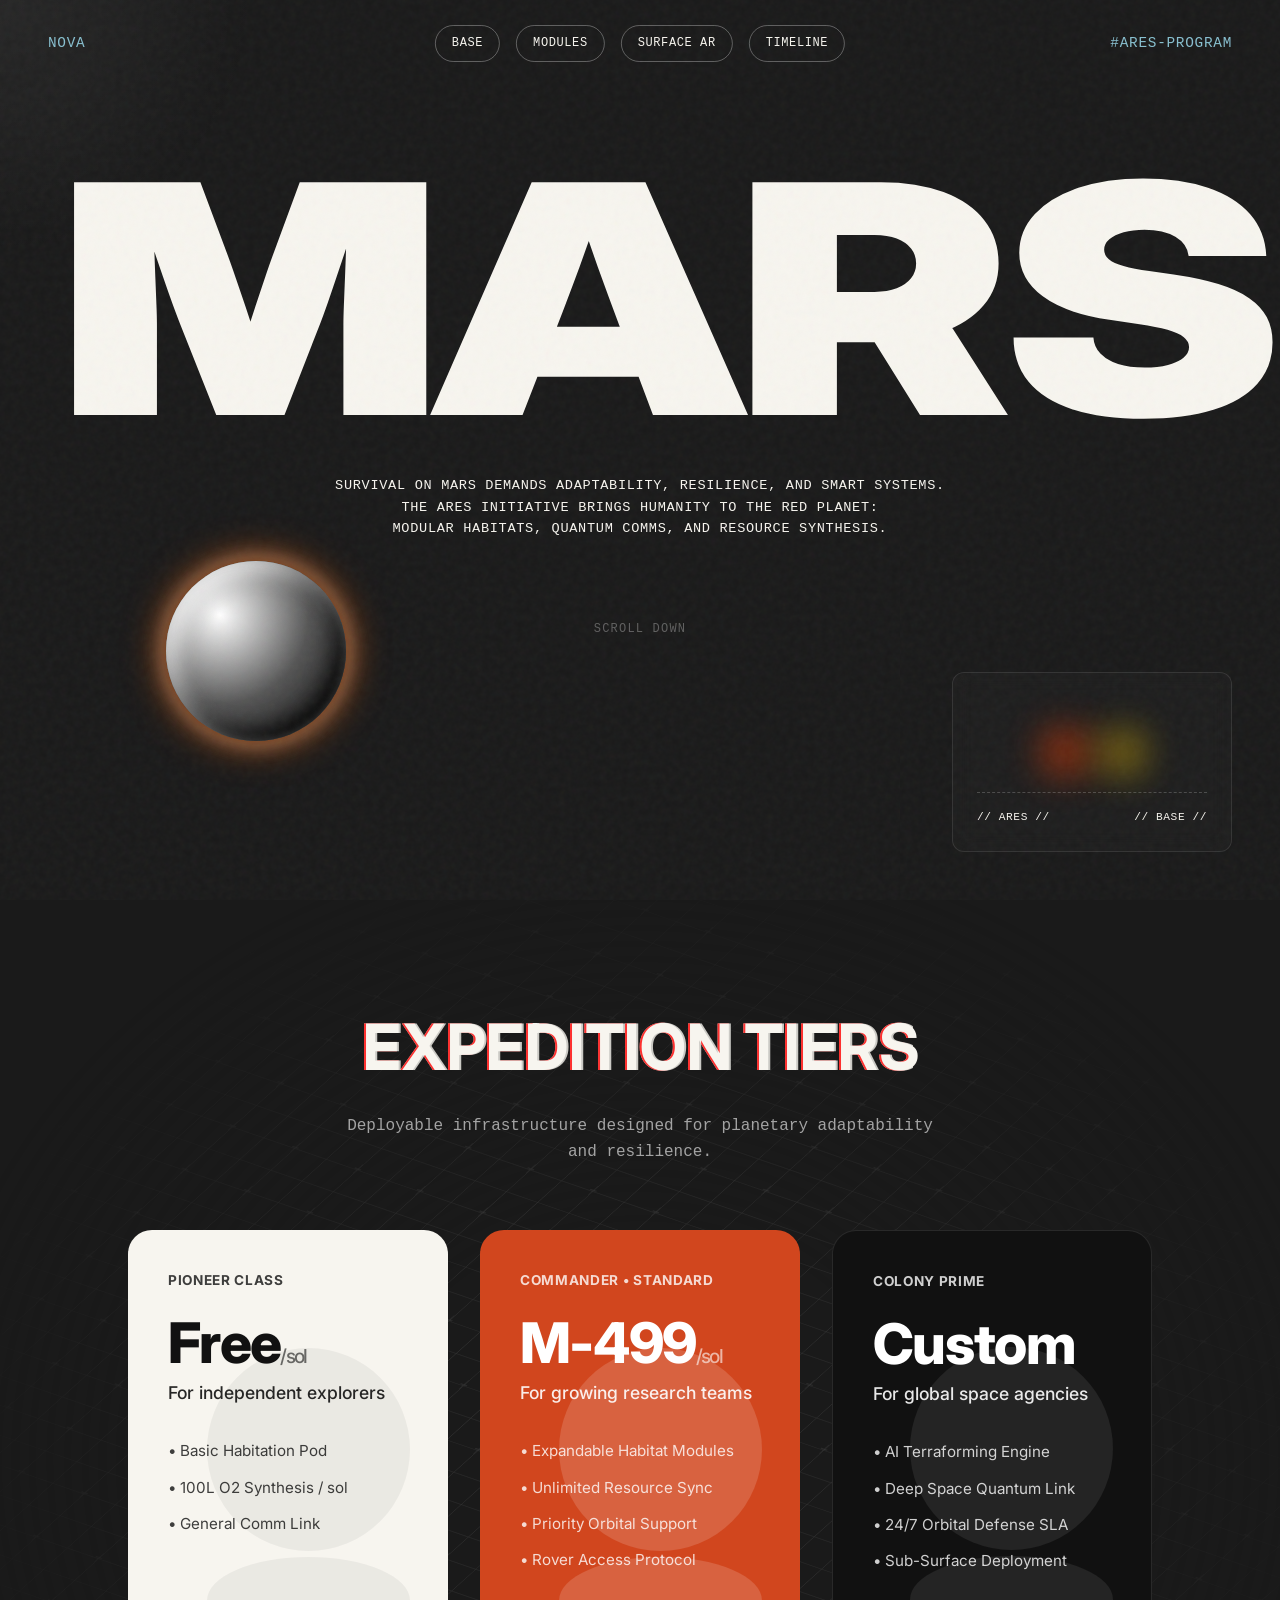
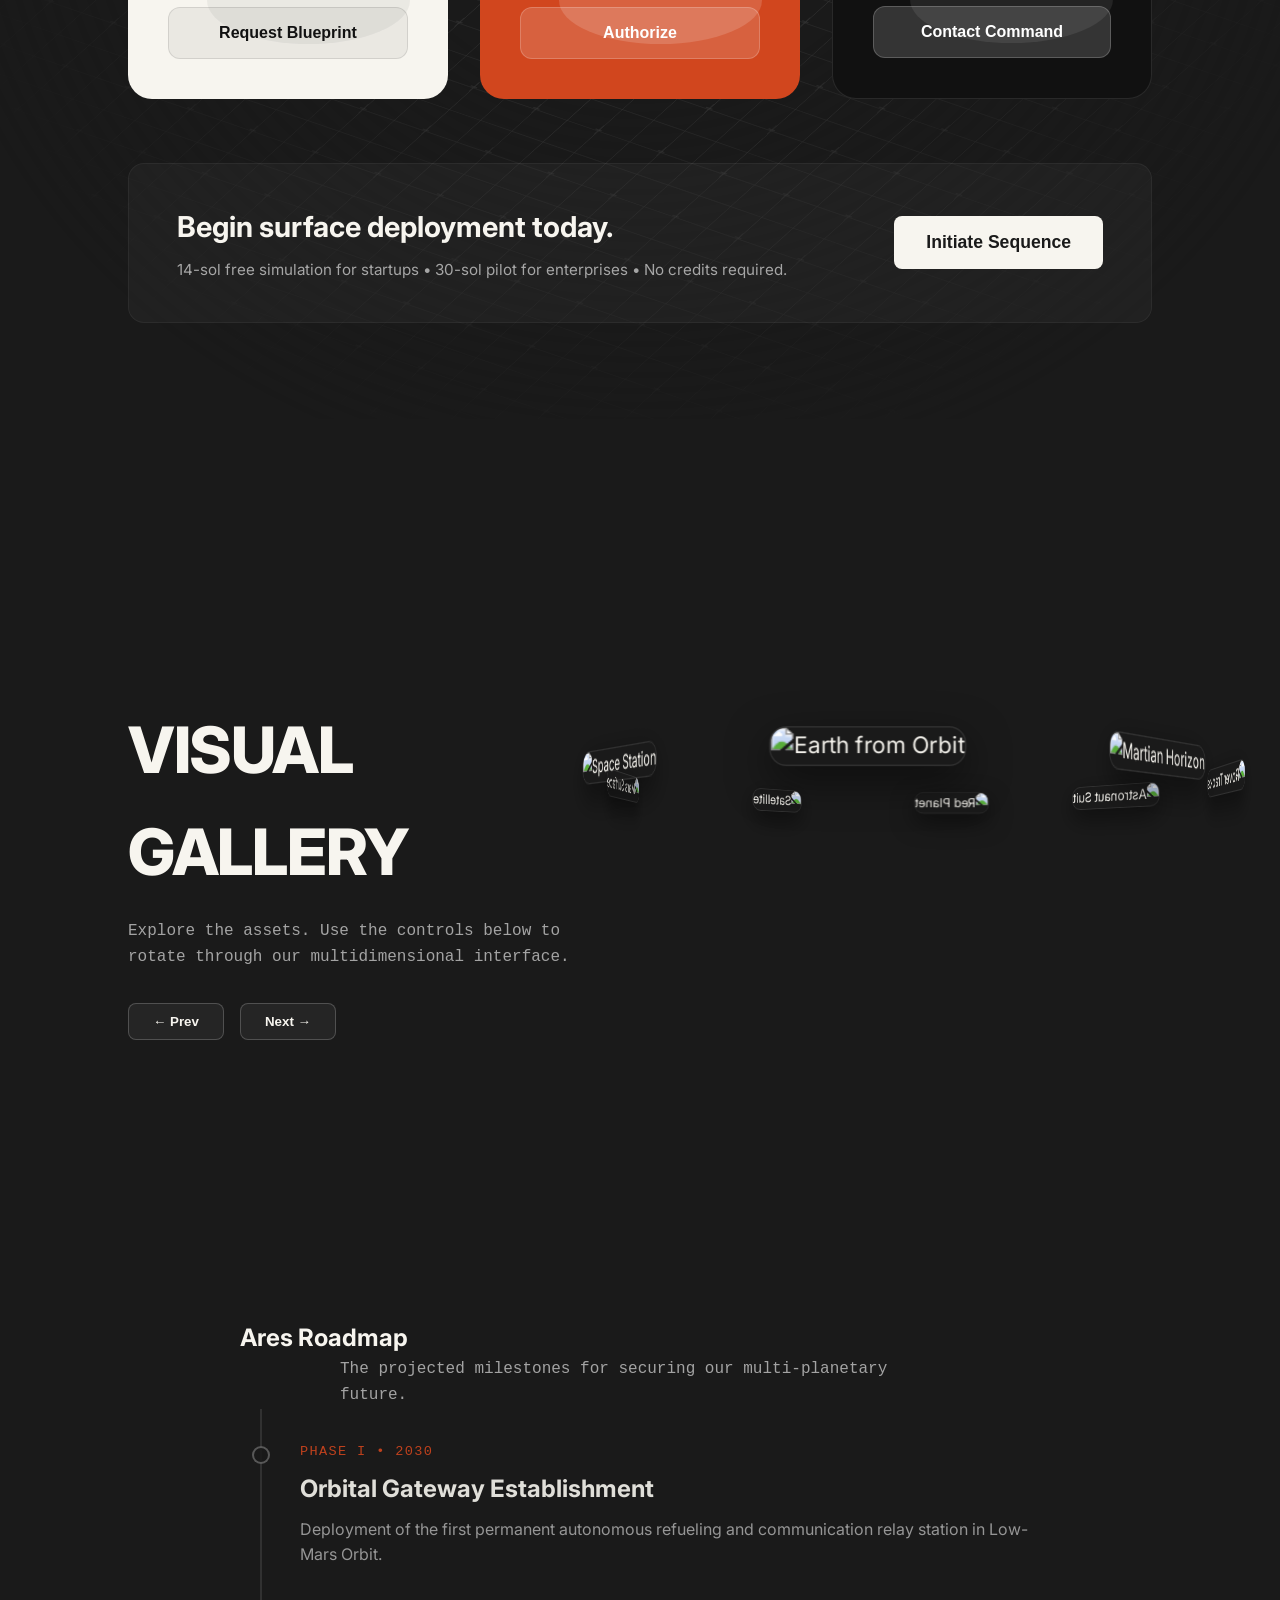
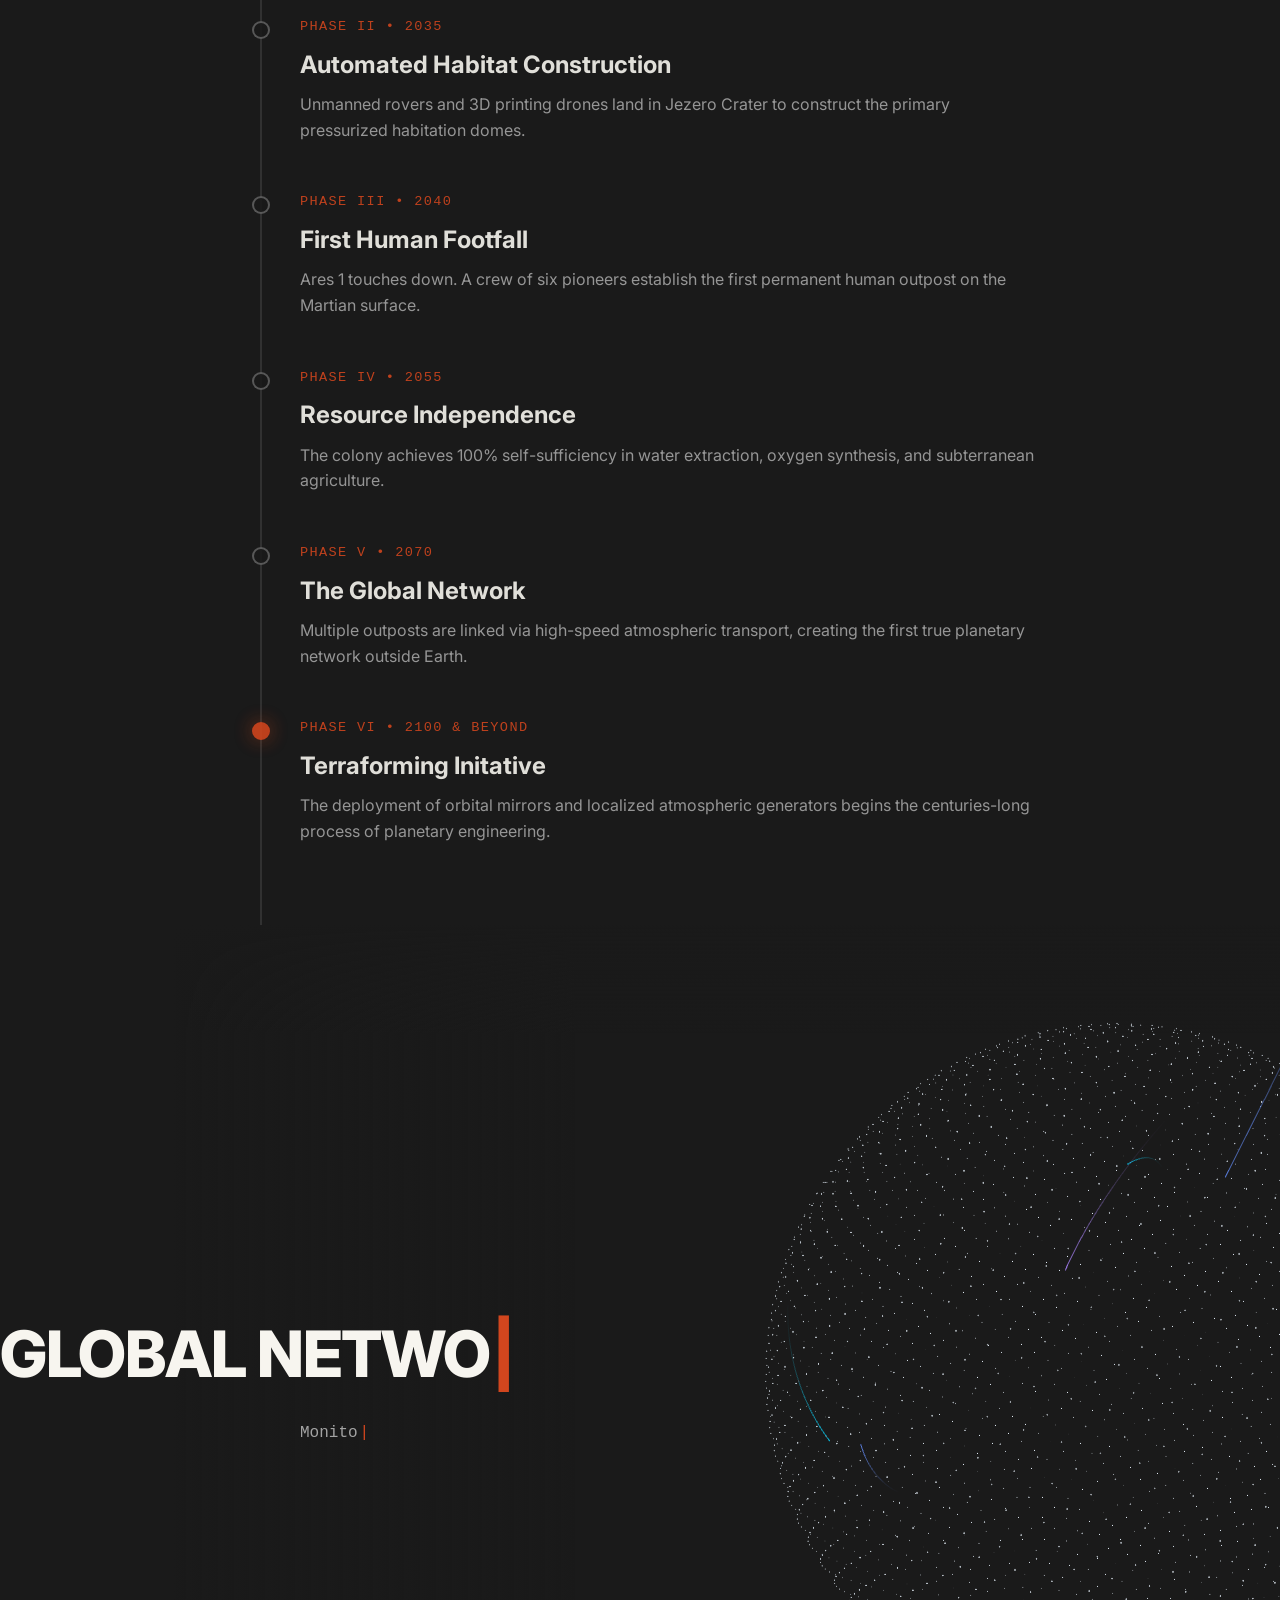
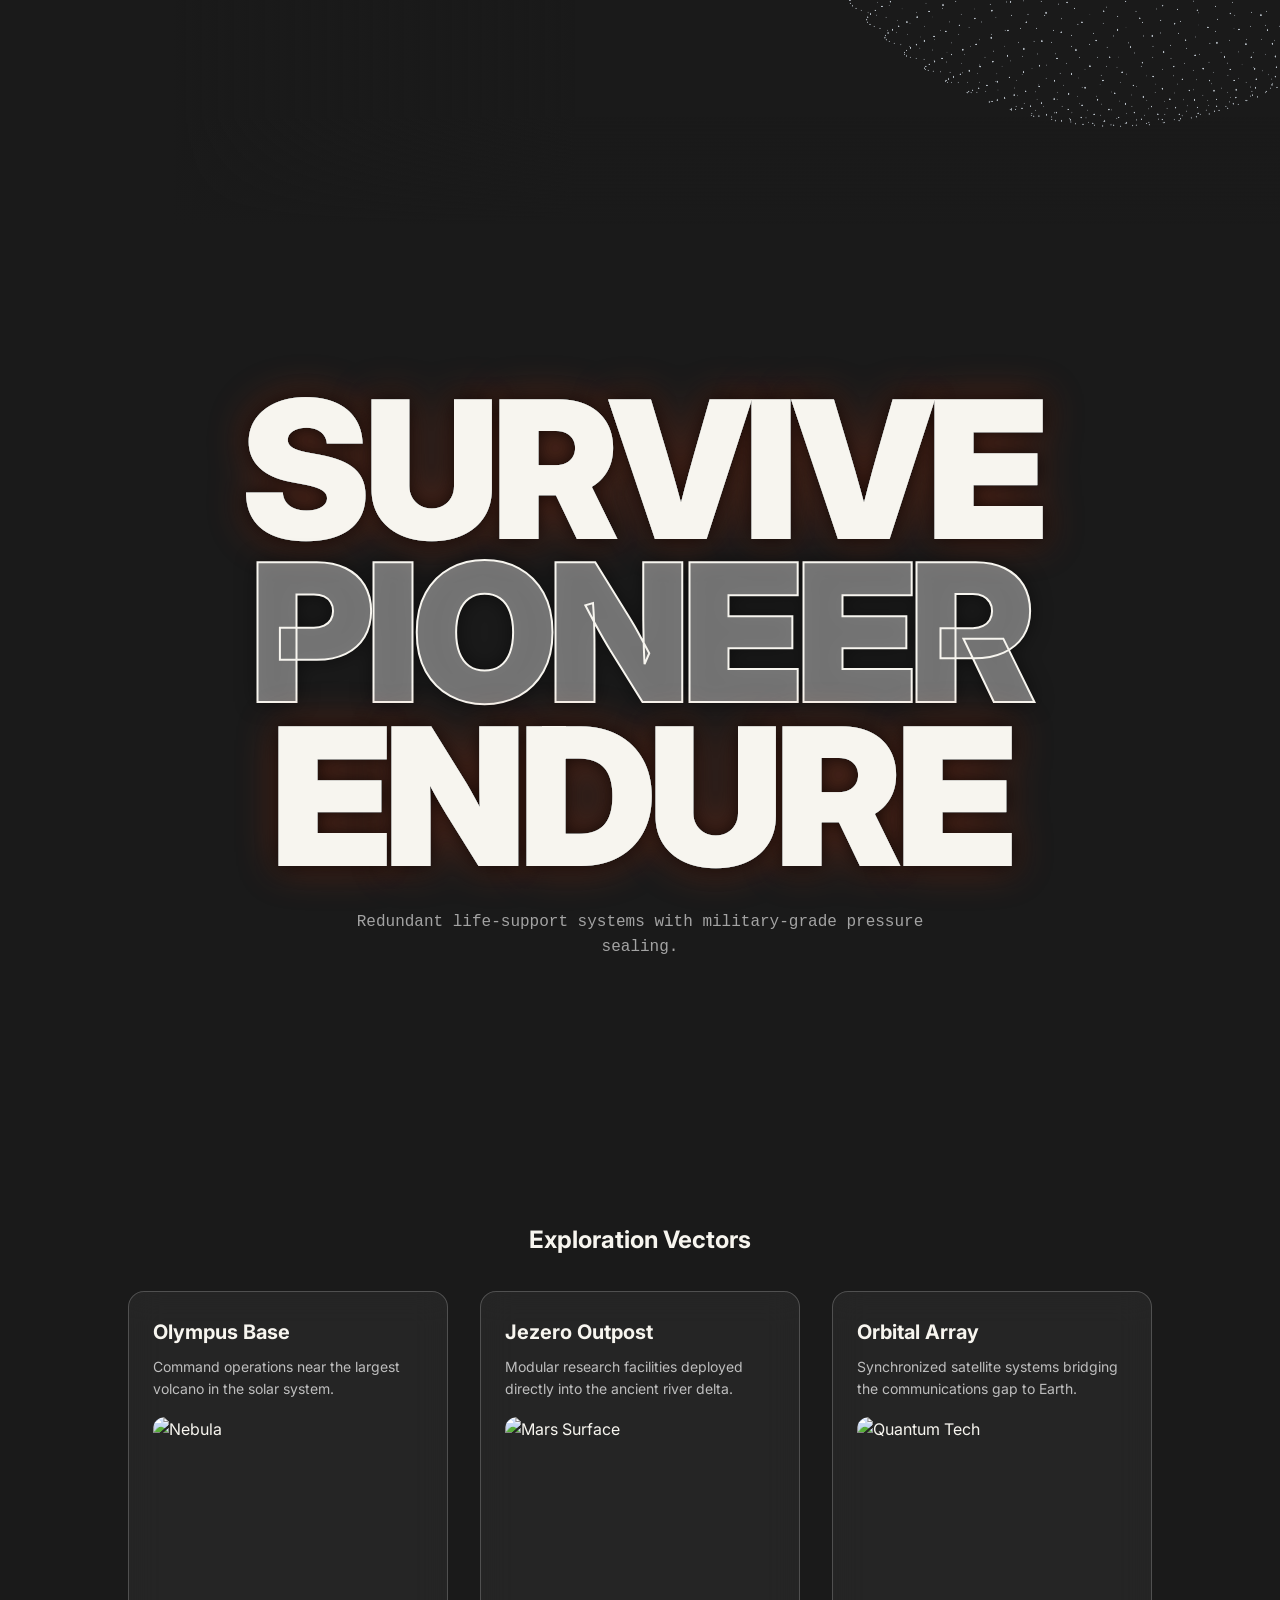
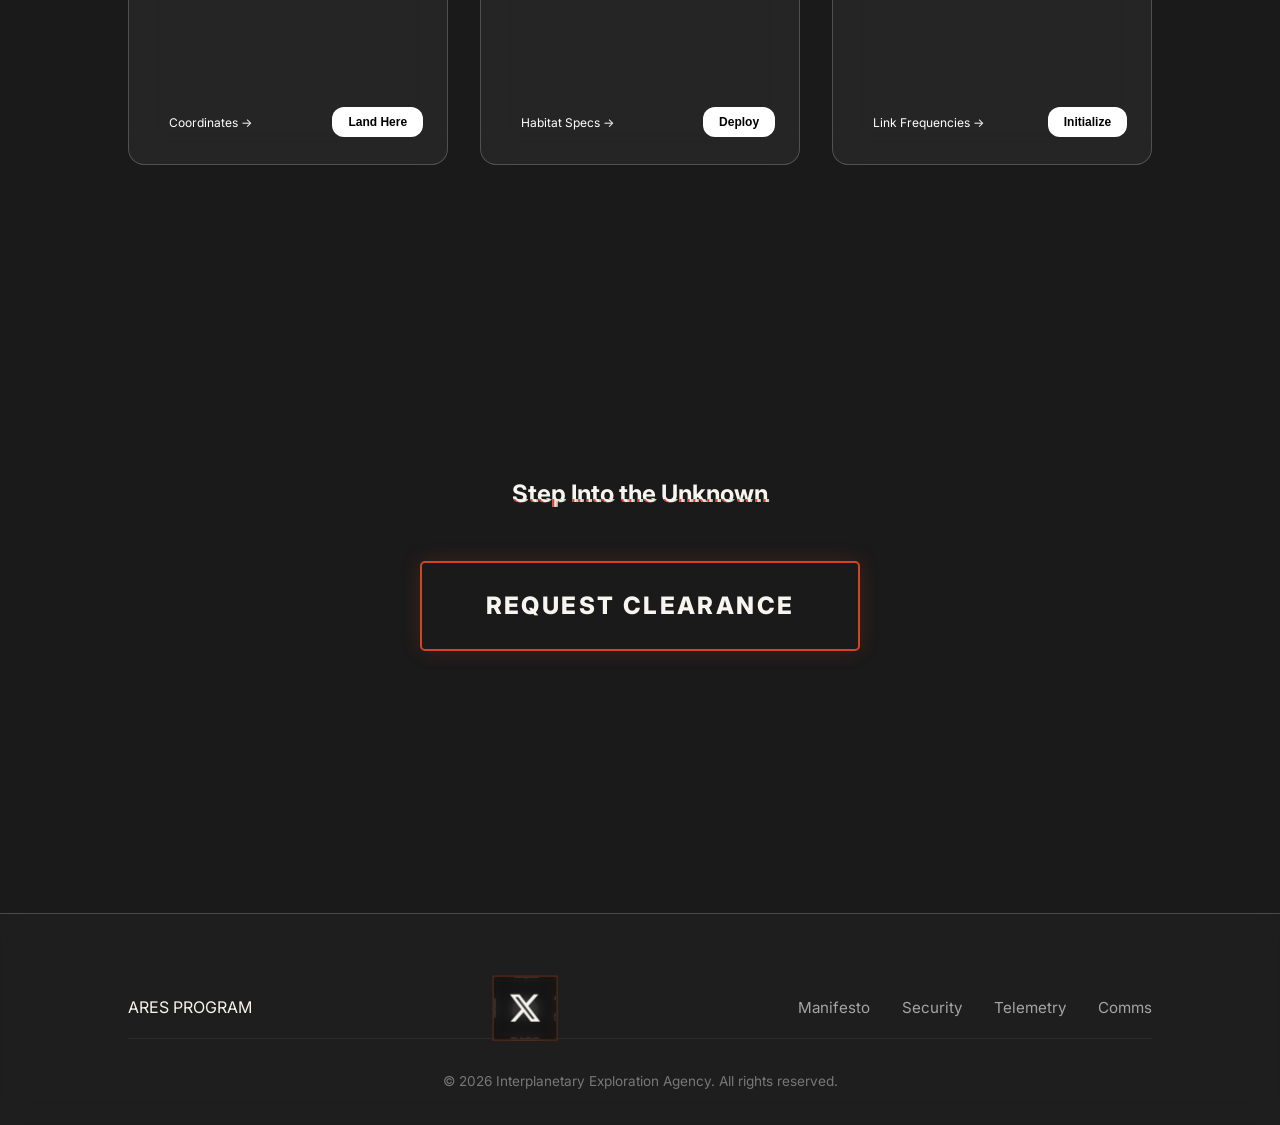
==== commit 236cda60: "new" ====
--- a/index.html
+++ b/index.html
@@ -380,6 +380,43 @@
         <footer class="footer">
             <div class="footer-content">
                 <div class="logo">ARES PROGRAM</div>
+                
+                <!-- 3D Social Media Cube -->
+                <div class="footer-cube-container">
+                    <div class="footer-cube">
+                        <div class="cube-face front">
+                            <a href="#" aria-label="Twitter">
+                                <svg viewBox="0 0 24 24"><path fill="currentColor" d="M18.901 1.153h3.68l-8.04 9.19L24 22.846h-7.406l-5.8-7.584-6.638 7.584H.474l8.6-9.83L0 1.154h7.594l5.243 6.932L18.901 1.153zM17.61 20.644h2.039L6.486 3.24H4.298l13.312 17.404z"/></svg>
+                            </a>
+                        </div>
+                        <div class="cube-face back">
+                            <a href="#" aria-label="Discord">
+                                <svg viewBox="0 0 24 24"><path fill="currentColor" d="M20.317 4.37a19.791 19.791 0 0 0-4.885-1.515.074.074 0 0 0-.079.037c-.21.375-.444.864-.608 1.25a18.27 18.27 0 0 0-5.487 0 12.64 12.64 0 0 0-.617-1.25.077.077 0 0 0-.079-.037A19.736 19.736 0 0 0 3.677 4.37a.07.07 0 0 0-.032.027C.533 9.046-.32 13.58.099 18.057a.082.082 0 0 0 .031.057 19.9 19.9 0 0 0 5.993 3.03.078.078 0 0 0 .084-.028 14.003 14.003 0 0 0 1.226-1.994.076.076 0 0 0-.041-.106 13.107 13.107 0 0 1-1.872-.892.077.077 0 0 1-.008-.128c.125-.094.249-.192.37-.292a.074.074 0 0 1 .077-.01c3.928 1.793 8.18 1.793 12.062 0a.074.074 0 0 1 .078.01c.12.098.246.198.37.292a.077.077 0 0 1-.006.127 12.299 12.299 0 0 1-1.873.892.077.077 0 0 0-.041.107c.36.698.772 1.362 1.225 1.993a.076.076 0 0 0 .084.028 19.839 19.839 0 0 0 6.002-3.03.077.077 0 0 0 .032-.054c.5-5.177-.838-9.674-3.549-13.66a.061.061 0 0 0-.031-.03zM8.02 15.33c-1.183 0-2.157-1.085-2.157-2.419 0-1.333.955-2.419 2.157-2.419 1.21 0 2.176 1.096 2.157 2.42 0 1.333-.956 2.418-2.157 2.418zm7.975 0c-1.183 0-2.157-1.085-2.157-2.419 0-1.333.955-2.419 2.157-2.419 1.21 0 2.176 1.096 2.157 2.42 0 1.333-.946 2.418-2.157 2.418z"/></svg>
+                            </a>
+                        </div>
+                        <div class="cube-face right">
+                            <a href="#" aria-label="GitHub">
+                                <svg viewBox="0 0 24 24"><path fill="currentColor" d="M12 .297c-6.63 0-12 5.373-12 12 0 5.303 3.438 9.8 8.205 11.385.6.113.82-.258.82-.577 0-.285-.01-1.04-.015-2.04-3.338.724-4.042-1.61-4.042-1.61C4.422 18.07 3.633 17.7 3.633 17.7c-1.087-.744.084-.73.084-.73 1.207.084 1.844 1.237 1.844 1.237 1.07 1.832 2.809 1.302 3.492.997.108-.775.418-1.302.762-1.602-2.665-.305-5.467-1.332-5.467-5.93 0-1.31.465-2.38 1.235-3.22-.135-.303-.54-1.523.105-3.176 0 0 1.005-.322 3.3 1.23.96-.267 1.98-.399 3-.405 1.02.006 2.04.138 3 .405 2.28-1.552 3.285-1.23 3.285-1.23.645 1.653.24 2.873.12 3.176.765.84 1.23 1.91 1.23 3.22 0 4.61-2.805 5.625-5.475 5.92.43.372.823 1.102.823 2.222 0 1.606-.015 2.896-.015 3.286 0 .315.21.69.825.57C20.565 22.092 24 17.592 24 12.297c0-6.627-5.373-12-12-12"/></svg>
+                            </a>
+                        </div>
+                        <div class="cube-face left">
+                            <a href="#" aria-label="Telegram">
+                                <svg viewBox="0 0 24 24"><path fill="currentColor" d="M12 2C6.48 2 2 6.48 2 12s4.48 10 10 10 10-4.48 10-10S17.52 2 12 2zm4.64 6.8c-.15 1.58-.8 5.42-1.13 7.19-.14.75-.42 1-.68 1.03-.58.05-1.02-.38-1.58-.75-.88-.58-1.38-.94-2.23-1.5-.99-.65-.35-1.01.22-1.59.15-.15 2.71-2.48 2.76-2.69a.2.2 0 0 0-.05-.18c-.06-.05-.14-.03-.21-.02-.09.02-1.49.95-4.22 2.79-.4.27-.76.41-1.08.4-.36-.01-1.04-.2-1.55-.37-.63-.2-1.12-.31-1.08-.66.02-.18.27-.36.74-.55 2.92-1.27 4.86-2.11 5.83-2.51 2.78-1.16 3.35-1.36 3.73-1.36.08 0 .27.02.39.12.1.08.13.19.14.27-.01.06.01.24 0 .33z"/></svg>
+                            </a>
+                        </div>
+                        <div class="cube-face top">
+                            <a href="#" aria-label="Reddit">
+                                <svg viewBox="0 0 24 24"><path fill="currentColor" d="M24 11.5c0-1.654-1.346-3-3-3-.627 0-1.209.193-1.693.522-1.922-1.353-4.524-2.203-7.391-2.28L13.84 0l4.314.91c.148-.543.643-.91 1.186-.91 1.654 0 3 1.346 3 3s-1.346 3-3 3c-.543 0-1.037-.181-1.432-.486L14.28 4.49 13.04 8.742c-2.923.041-5.589.897-7.561 2.279-.48-.323-1.055-.521-1.679-.521-1.654 0-3 1.346-3 3 0 1.189.699 2.213 1.71 2.686-.069.26-.11.531-.11.808 0 3.993 4.935 7.25 11 7.25s11-3.257 11-7.25c0-.281-.041-.555-.112-.821 1.002-.475 1.692-1.493 1.692-2.673zm-15.5 4c-.828 0-1.5-.672-1.5-1.5s.672-1.5 1.5-1.5 1.5.672 1.5 1.5-.672 1.5-1.5 1.5zm11 3.5c-1.35 1.35-4.103 1.5-5.5 1.5s-4.15-.15-5.5-1.5c-.216-.216-.216-.543 0-.759.215-.216.574-.216.789 0 .891.891 3.223 1.259 4.711 1.259 1.488 0 3.82-.368 4.711-1.259.215-.216.574-.216.789 0 .216.216.216.543 0 .759zm-.5-2c-.828 0-1.5-.672-1.5-1.5s.672-1.5 1.5-1.5 1.5.672 1.5 1.5-.672 1.5-1.5 1.5z"/></svg>
+                            </a>
+                        </div>
+                        <div class="cube-face bottom">
+                            <a href="#" aria-label="LinkedIn">
+                                <svg viewBox="0 0 24 24"><path fill="currentColor" d="M19 0h-14c-2.761 0-5 2.239-5 5v14c0 2.761 2.239 5 5 5h14c2.762 0 5-2.239 5-5v-14c0-2.761-2.238-5-5-5zm-11 19h-3v-11h3v11zm-1.5-12.268c-.966 0-1.75-.79-1.75-1.764s.784-1.764 1.75-1.764 1.75.79 1.75 1.764-.783 1.764-1.75 1.764zm13.5 12.268h-3v-5.604c0-3.368-4-3.113-4 0v5.604h-3v-11h3v1.765c1.396-2.586 7-2.777 7 2.476v6.759z"/></svg>
+                            </a>
+                        </div>
+                    </div>
+                </div>
+
                 <div class="footer-links">
                     <a href="#">Manifesto</a>
                     <a href="#">Security</a>
--- a/style.css
+++ b/style.css
@@ -1284,16 +1284,83 @@
     display: flex;
     justify-content: space-between;
     align-items: center;
-    margin-bottom: 3rem;
-    flex-wrap: wrap;
-    gap: 2rem;
-}
-
-.footer-content .logo {
-    font-size: 2rem;
-    font-weight: 800;
-    letter-spacing: -0.05em;
-    color: #fff;
+    gap: 3rem;
+    position: relative;
+    max-width: 1200px;
+    margin: 0 auto;
+}
+
+/* 3D Social Media Cube Styles */
+.footer-cube-container {
+    width: 60px;
+    height: 60px;
+    perspective: 400px;
+    margin: 0 4rem;
+}
+
+.footer-cube {
+    width: 100%;
+    height: 100%;
+    position: relative;
+    transform-style: preserve-3d;
+    animation: footerCubeSpin 15s linear infinite;
+    cursor: grab;
+}
+
+.footer-cube:active {
+    cursor: grabbing;
+}
+
+.cube-face {
+    position: absolute;
+    width: 60px;
+    height: 60px;
+    background: rgba(20, 20, 20, 0.8);
+    border: 1px solid rgba(209, 70, 30, 0.4);
+    display: flex;
+    justify-content: center;
+    align-items: center;
+    transition: all 0.3s ease;
+    backdrop-filter: blur(5px);
+}
+
+.cube-face a {
+    color: var(--text-color);
+    width: 100%;
+    height: 100%;
+    display: flex;
+    justify-content: center;
+    align-items: center;
+    text-decoration: none;
+    transition: all 0.3s ease;
+}
+
+.cube-face:hover {
+    background: rgba(209, 70, 30, 0.2);
+    border-color: var(--mars-orange);
+    box-shadow: 0 0 15px var(--mars-orange);
+}
+
+.cube-face svg {
+    width: 28px;
+    height: 28px;
+    transition: transform 0.3s ease;
+}
+
+.cube-face:hover svg {
+    transform: scale(1.1);
+}
+
+.front  { transform: rotateY(0deg) translateZ(30px); }
+.back   { transform: rotateY(180deg) translateZ(30px); }
+.right  { transform: rotateY(90deg) translateZ(30px); }
+.left   { transform: rotateY(-90deg) translateZ(30px); }
+.top    { transform: rotateX(90deg) translateZ(30px); }
+.bottom { transform: rotateX(-90deg) translateZ(30px); }
+
+@keyframes footerCubeSpin {
+    from { transform: rotateX(0deg) rotateY(0deg) rotateZ(0deg); }
+    to { transform: rotateX(360deg) rotateY(720deg) rotateZ(360deg); }
 }
 
 .footer-links {
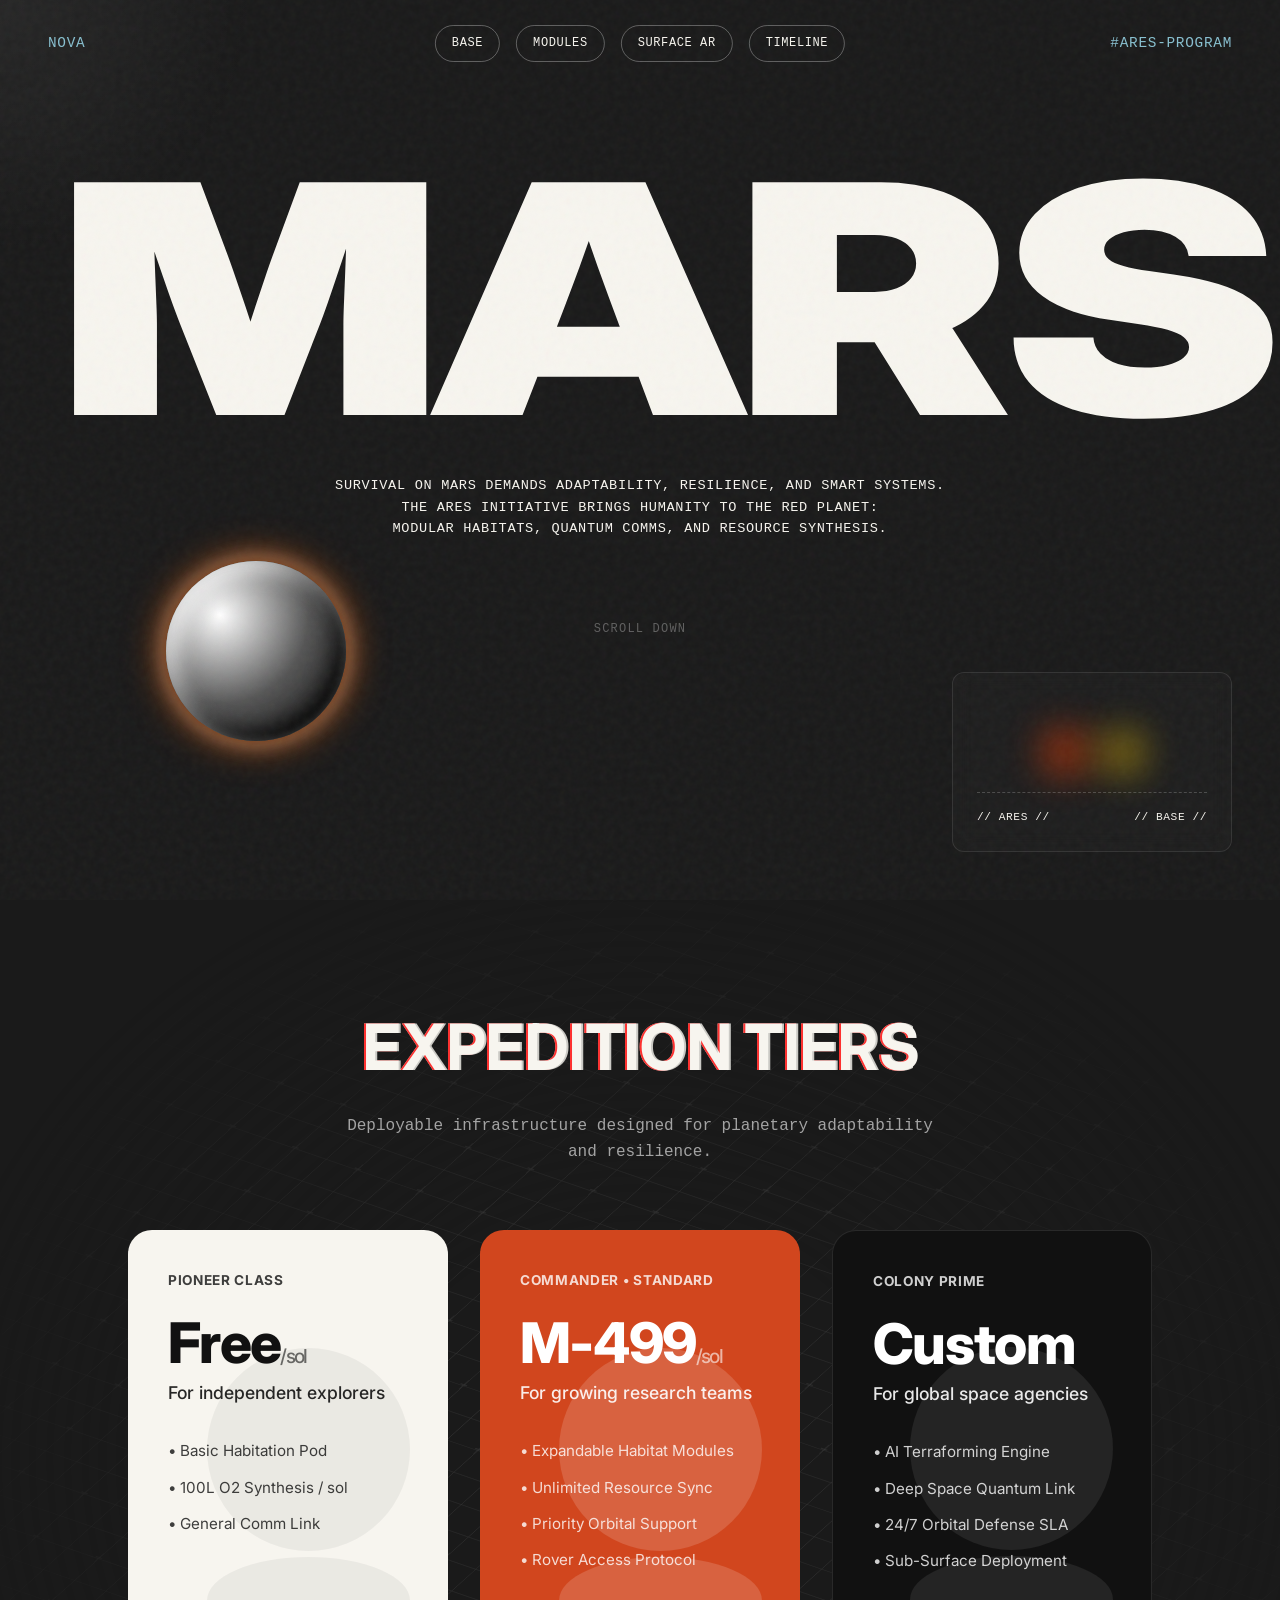
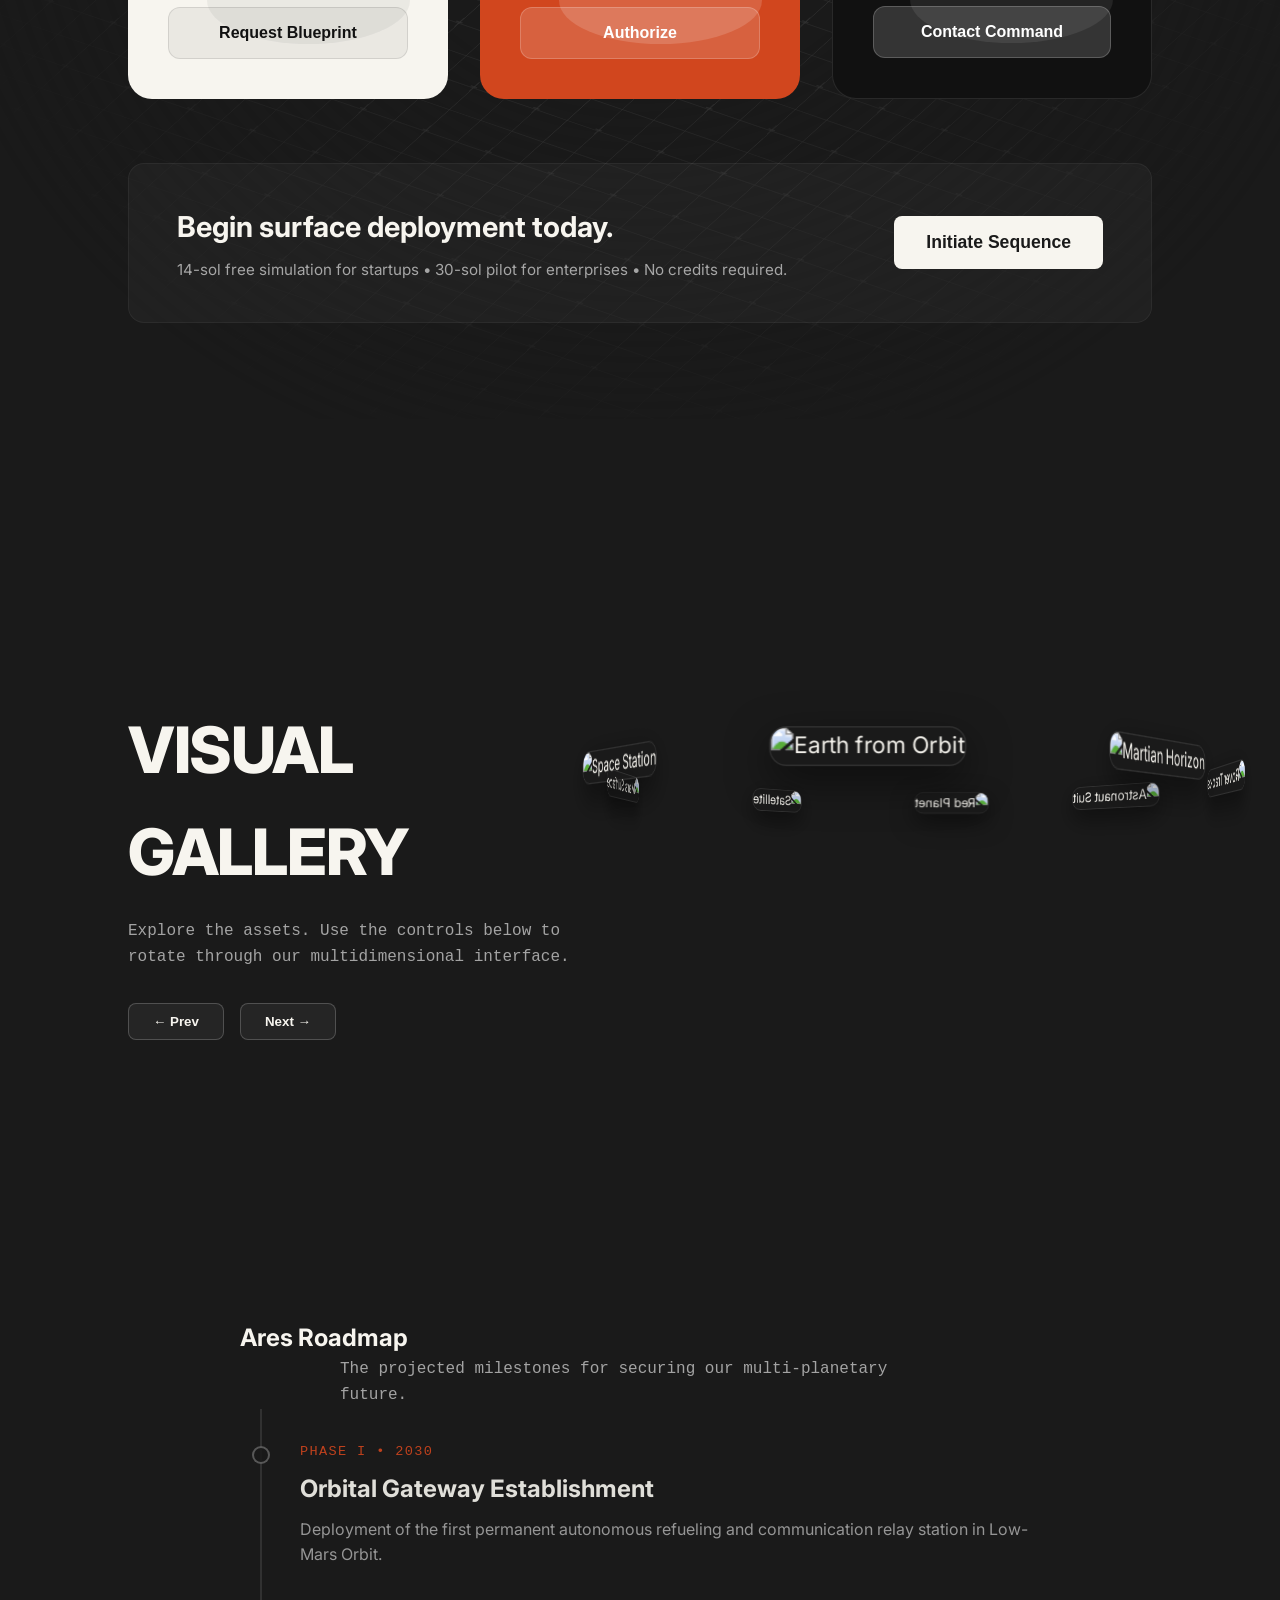
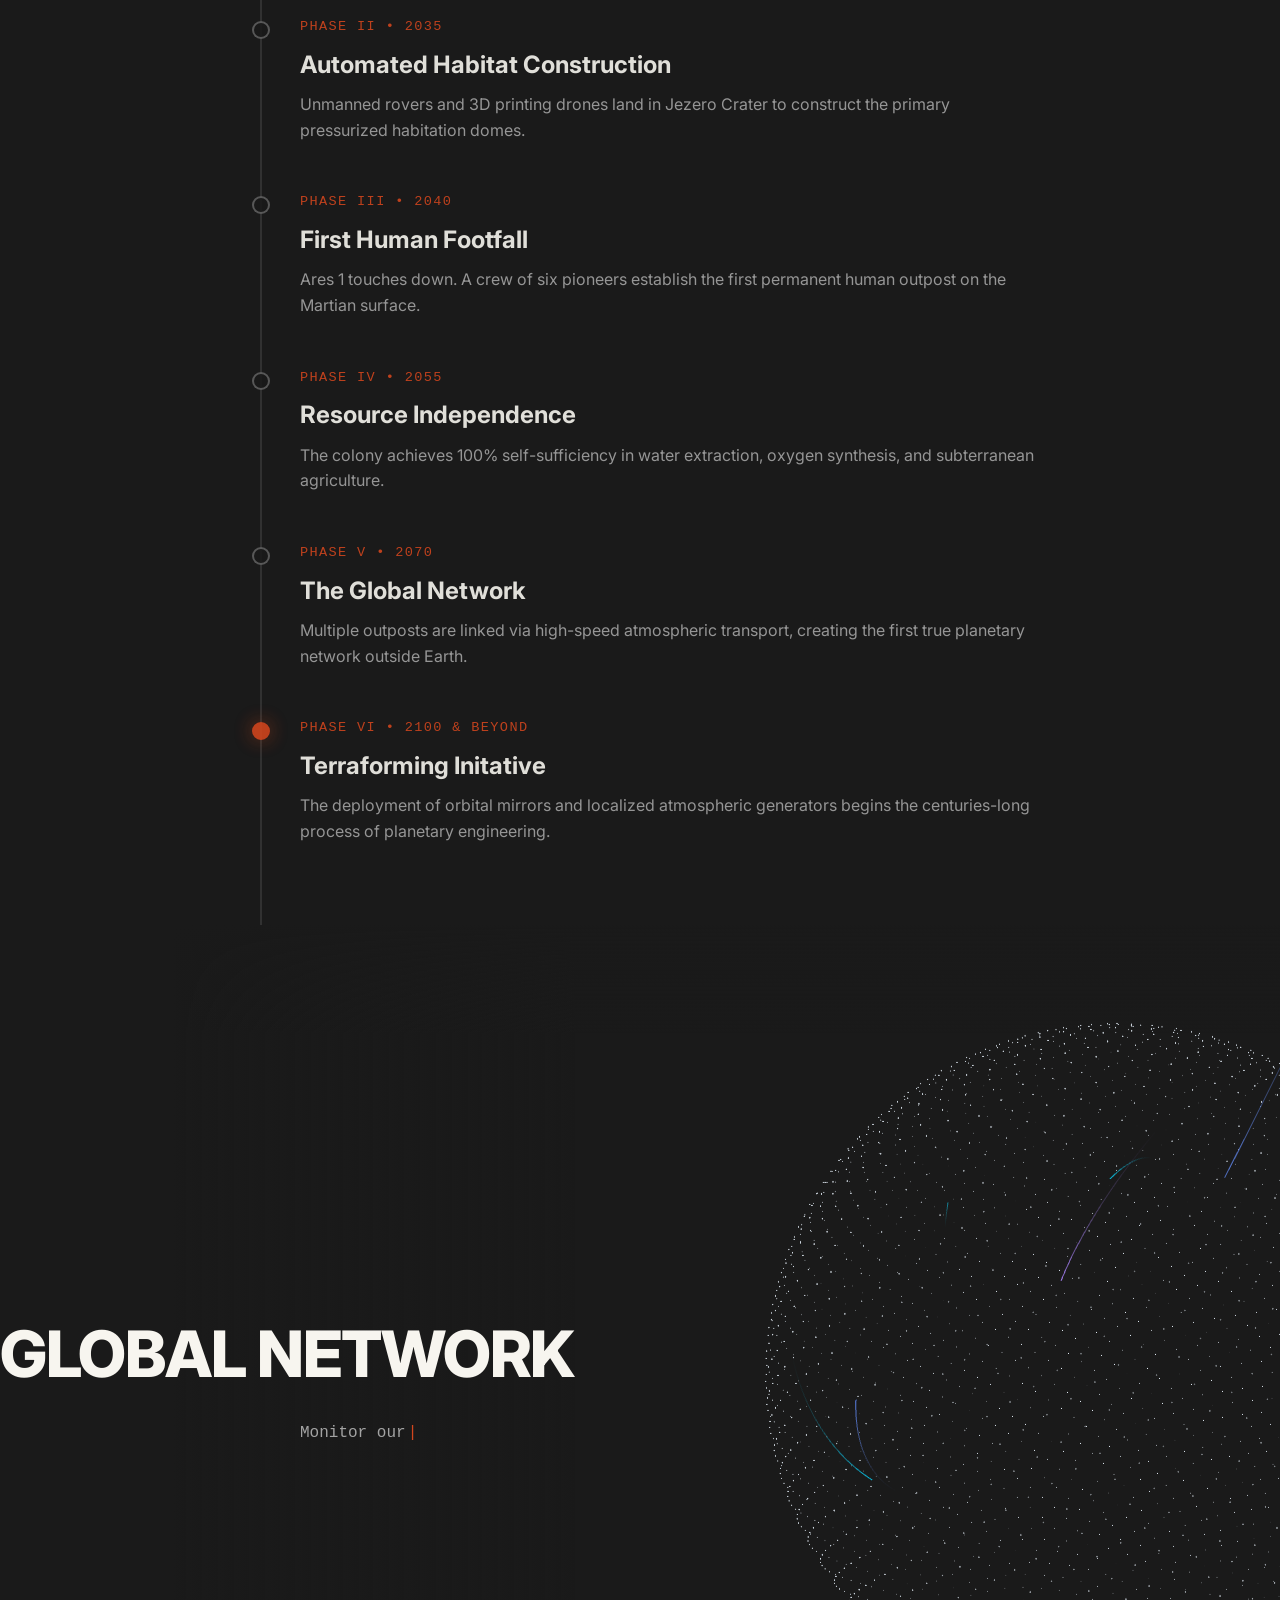
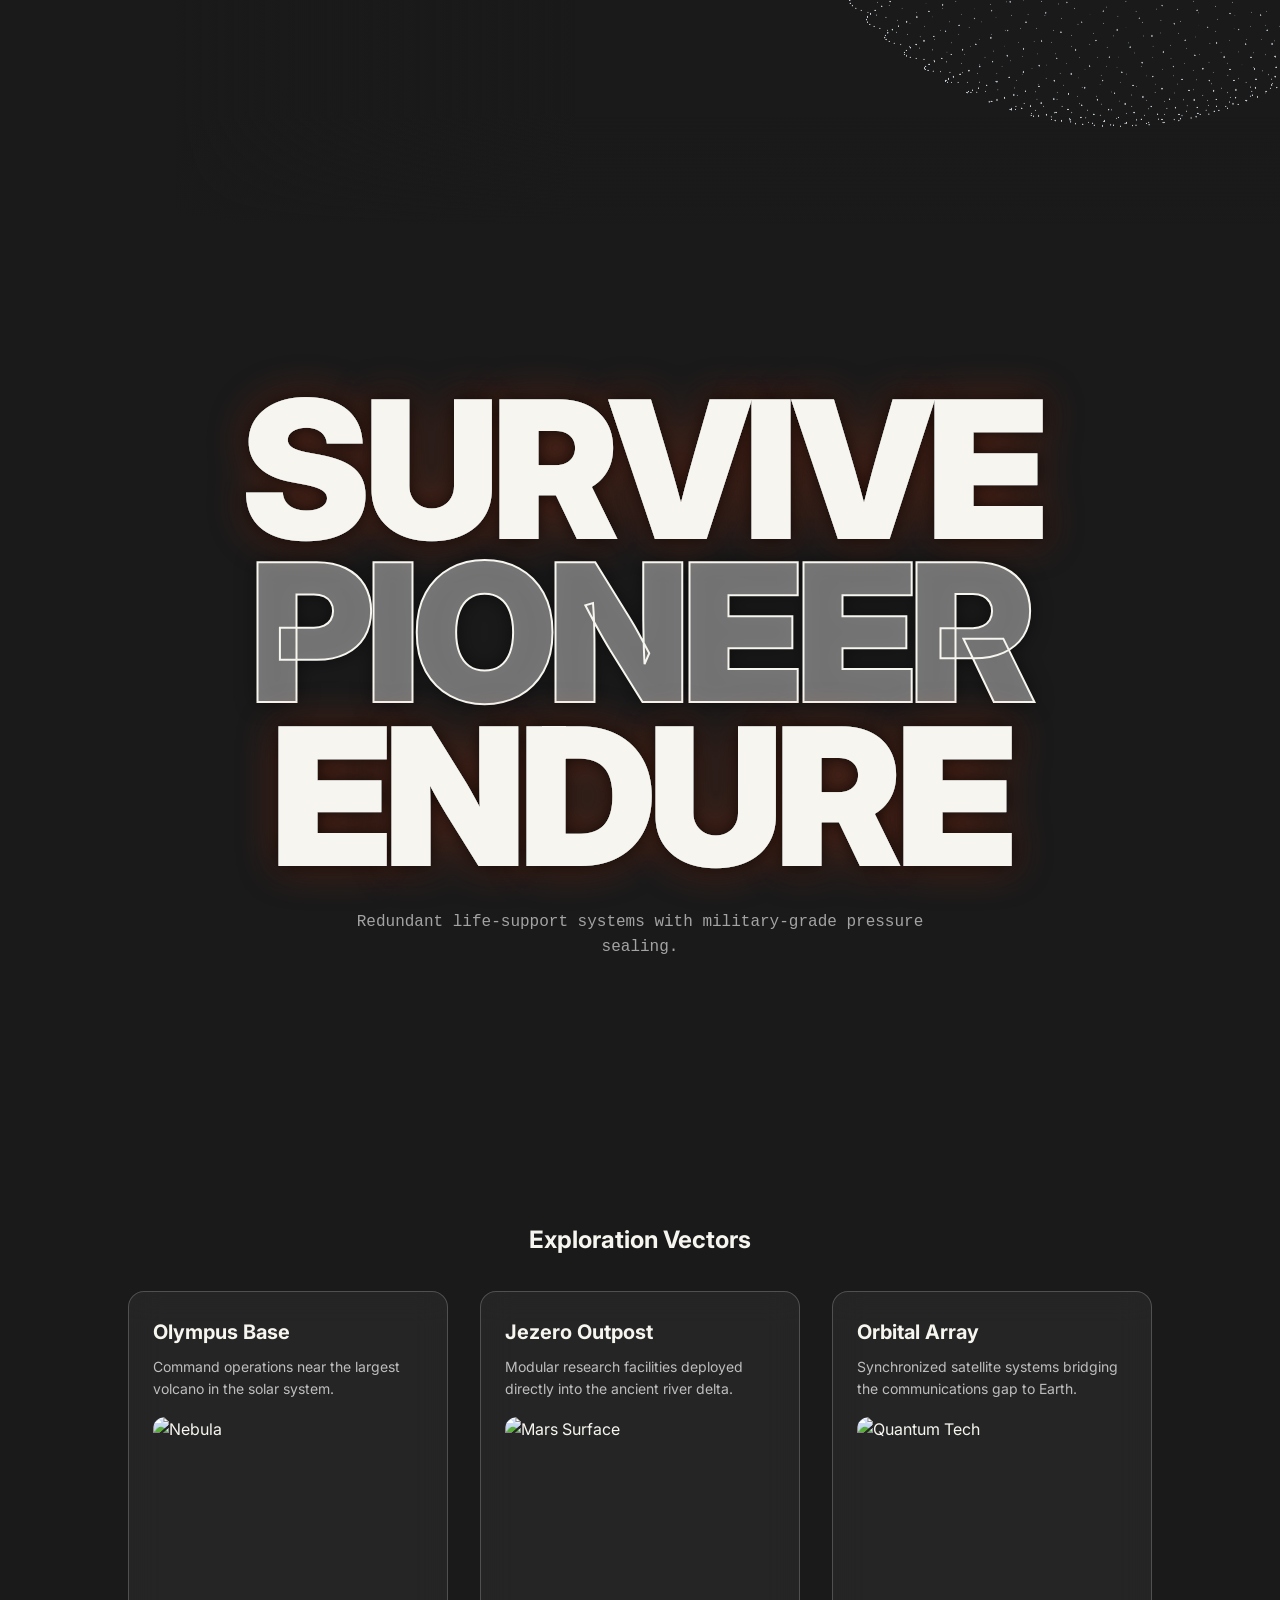
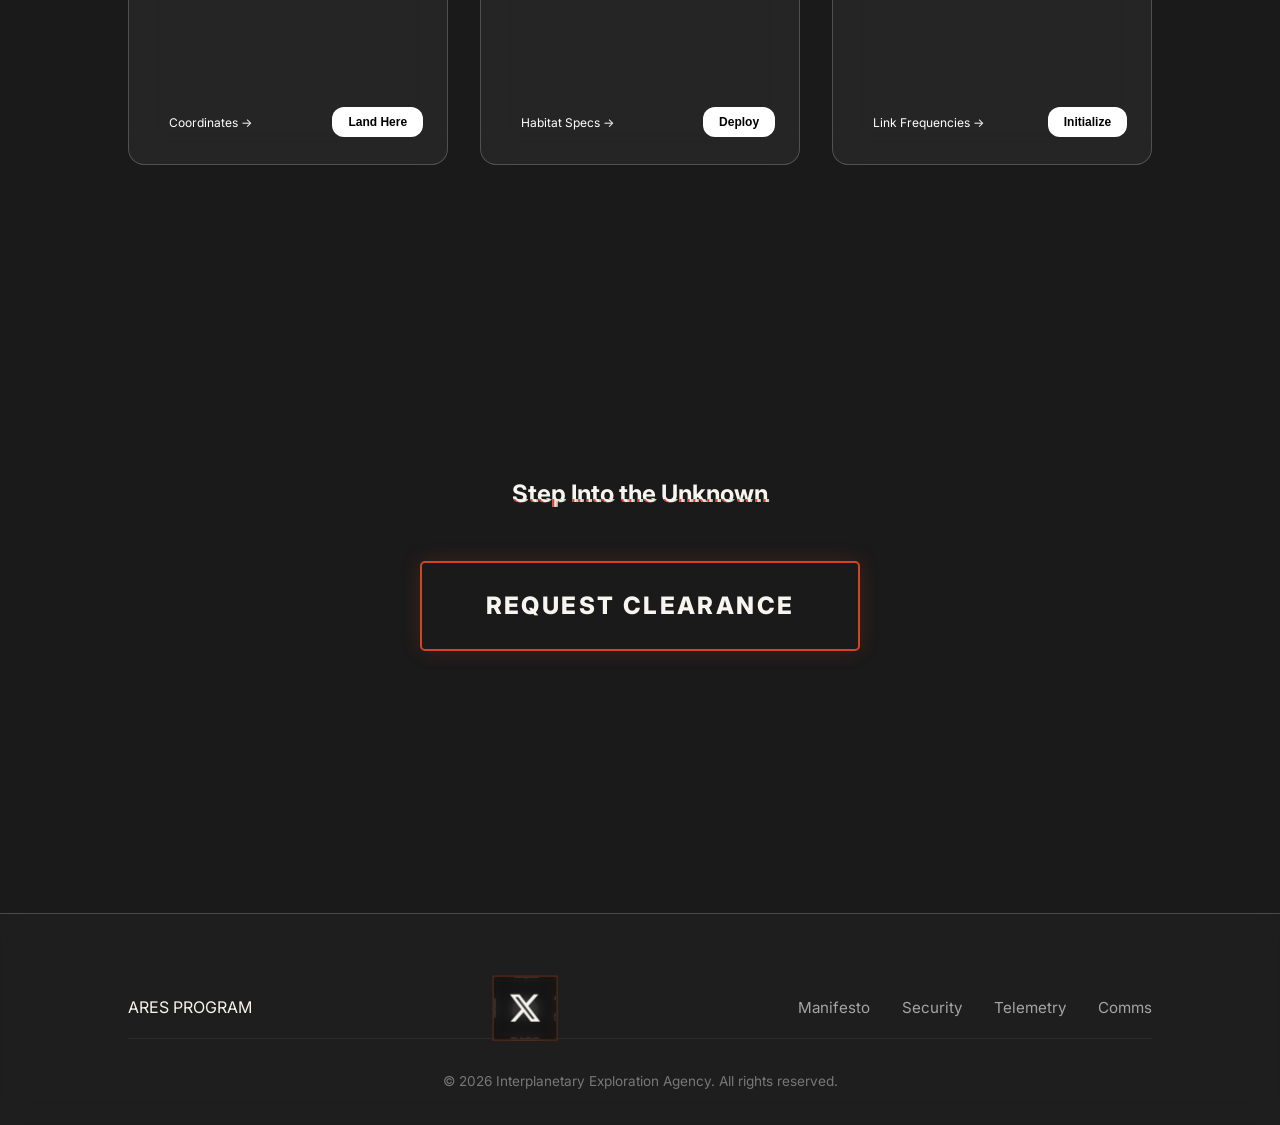
==== commit 41353fda: "new" ====
--- a/index.html
+++ b/index.html
@@ -192,7 +192,7 @@
                                 src="https://images.unsplash.com/photo-1614730321146-b6fa6a46bcb4?q=80&w=400&h=400&fit=crop"
                                 alt="Martian Horizon"></span>
                         <span style="--i:5"><img
-                                src="https://images.unsplash.com/photo-1614728263610-18fb23e7ca51?q=80&w=400&h=400&fit=crop"
+                                src="https://images.unsplash.com/photo-1630839437035-dac17da580d0?q=80&w=400&h=400&fit=crop"
                                 alt="Rover Tracks"></span>
                         <span style="--i:6"><img
                                 src="https://images.unsplash.com/photo-1541873676-a18131494184?q=80&w=400&h=400&fit=crop"
@@ -380,38 +380,56 @@
         <footer class="footer">
             <div class="footer-content">
                 <div class="logo">ARES PROGRAM</div>
-                
+
                 <!-- 3D Social Media Cube -->
                 <div class="footer-cube-container">
                     <div class="footer-cube">
                         <div class="cube-face front">
                             <a href="#" aria-label="Twitter">
-                                <svg viewBox="0 0 24 24"><path fill="currentColor" d="M18.901 1.153h3.68l-8.04 9.19L24 22.846h-7.406l-5.8-7.584-6.638 7.584H.474l8.6-9.83L0 1.154h7.594l5.243 6.932L18.901 1.153zM17.61 20.644h2.039L6.486 3.24H4.298l13.312 17.404z"/></svg>
+                                <svg viewBox="0 0 24 24">
+                                    <path fill="currentColor"
+                                        d="M18.901 1.153h3.68l-8.04 9.19L24 22.846h-7.406l-5.8-7.584-6.638 7.584H.474l8.6-9.83L0 1.154h7.594l5.243 6.932L18.901 1.153zM17.61 20.644h2.039L6.486 3.24H4.298l13.312 17.404z" />
+                                </svg>
                             </a>
                         </div>
                         <div class="cube-face back">
                             <a href="#" aria-label="Discord">
-                                <svg viewBox="0 0 24 24"><path fill="currentColor" d="M20.317 4.37a19.791 19.791 0 0 0-4.885-1.515.074.074 0 0 0-.079.037c-.21.375-.444.864-.608 1.25a18.27 18.27 0 0 0-5.487 0 12.64 12.64 0 0 0-.617-1.25.077.077 0 0 0-.079-.037A19.736 19.736 0 0 0 3.677 4.37a.07.07 0 0 0-.032.027C.533 9.046-.32 13.58.099 18.057a.082.082 0 0 0 .031.057 19.9 19.9 0 0 0 5.993 3.03.078.078 0 0 0 .084-.028 14.003 14.003 0 0 0 1.226-1.994.076.076 0 0 0-.041-.106 13.107 13.107 0 0 1-1.872-.892.077.077 0 0 1-.008-.128c.125-.094.249-.192.37-.292a.074.074 0 0 1 .077-.01c3.928 1.793 8.18 1.793 12.062 0a.074.074 0 0 1 .078.01c.12.098.246.198.37.292a.077.077 0 0 1-.006.127 12.299 12.299 0 0 1-1.873.892.077.077 0 0 0-.041.107c.36.698.772 1.362 1.225 1.993a.076.076 0 0 0 .084.028 19.839 19.839 0 0 0 6.002-3.03.077.077 0 0 0 .032-.054c.5-5.177-.838-9.674-3.549-13.66a.061.061 0 0 0-.031-.03zM8.02 15.33c-1.183 0-2.157-1.085-2.157-2.419 0-1.333.955-2.419 2.157-2.419 1.21 0 2.176 1.096 2.157 2.42 0 1.333-.956 2.418-2.157 2.418zm7.975 0c-1.183 0-2.157-1.085-2.157-2.419 0-1.333.955-2.419 2.157-2.419 1.21 0 2.176 1.096 2.157 2.42 0 1.333-.946 2.418-2.157 2.418z"/></svg>
+                                <svg viewBox="0 0 24 24">
+                                    <path fill="currentColor"
+                                        d="M20.317 4.37a19.791 19.791 0 0 0-4.885-1.515.074.074 0 0 0-.079.037c-.21.375-.444.864-.608 1.25a18.27 18.27 0 0 0-5.487 0 12.64 12.64 0 0 0-.617-1.25.077.077 0 0 0-.079-.037A19.736 19.736 0 0 0 3.677 4.37a.07.07 0 0 0-.032.027C.533 9.046-.32 13.58.099 18.057a.082.082 0 0 0 .031.057 19.9 19.9 0 0 0 5.993 3.03.078.078 0 0 0 .084-.028 14.003 14.003 0 0 0 1.226-1.994.076.076 0 0 0-.041-.106 13.107 13.107 0 0 1-1.872-.892.077.077 0 0 1-.008-.128c.125-.094.249-.192.37-.292a.074.074 0 0 1 .077-.01c3.928 1.793 8.18 1.793 12.062 0a.074.074 0 0 1 .078.01c.12.098.246.198.37.292a.077.077 0 0 1-.006.127 12.299 12.299 0 0 1-1.873.892.077.077 0 0 0-.041.107c.36.698.772 1.362 1.225 1.993a.076.076 0 0 0 .084.028 19.839 19.839 0 0 0 6.002-3.03.077.077 0 0 0 .032-.054c.5-5.177-.838-9.674-3.549-13.66a.061.061 0 0 0-.031-.03zM8.02 15.33c-1.183 0-2.157-1.085-2.157-2.419 0-1.333.955-2.419 2.157-2.419 1.21 0 2.176 1.096 2.157 2.42 0 1.333-.956 2.418-2.157 2.418zm7.975 0c-1.183 0-2.157-1.085-2.157-2.419 0-1.333.955-2.419 2.157-2.419 1.21 0 2.176 1.096 2.157 2.42 0 1.333-.946 2.418-2.157 2.418z" />
+                                </svg>
                             </a>
                         </div>
                         <div class="cube-face right">
                             <a href="#" aria-label="GitHub">
-                                <svg viewBox="0 0 24 24"><path fill="currentColor" d="M12 .297c-6.63 0-12 5.373-12 12 0 5.303 3.438 9.8 8.205 11.385.6.113.82-.258.82-.577 0-.285-.01-1.04-.015-2.04-3.338.724-4.042-1.61-4.042-1.61C4.422 18.07 3.633 17.7 3.633 17.7c-1.087-.744.084-.73.084-.73 1.207.084 1.844 1.237 1.844 1.237 1.07 1.832 2.809 1.302 3.492.997.108-.775.418-1.302.762-1.602-2.665-.305-5.467-1.332-5.467-5.93 0-1.31.465-2.38 1.235-3.22-.135-.303-.54-1.523.105-3.176 0 0 1.005-.322 3.3 1.23.96-.267 1.98-.399 3-.405 1.02.006 2.04.138 3 .405 2.28-1.552 3.285-1.23 3.285-1.23.645 1.653.24 2.873.12 3.176.765.84 1.23 1.91 1.23 3.22 0 4.61-2.805 5.625-5.475 5.92.43.372.823 1.102.823 2.222 0 1.606-.015 2.896-.015 3.286 0 .315.21.69.825.57C20.565 22.092 24 17.592 24 12.297c0-6.627-5.373-12-12-12"/></svg>
+                                <svg viewBox="0 0 24 24">
+                                    <path fill="currentColor"
+                                        d="M12 .297c-6.63 0-12 5.373-12 12 0 5.303 3.438 9.8 8.205 11.385.6.113.82-.258.82-.577 0-.285-.01-1.04-.015-2.04-3.338.724-4.042-1.61-4.042-1.61C4.422 18.07 3.633 17.7 3.633 17.7c-1.087-.744.084-.73.084-.73 1.207.084 1.844 1.237 1.844 1.237 1.07 1.832 2.809 1.302 3.492.997.108-.775.418-1.302.762-1.602-2.665-.305-5.467-1.332-5.467-5.93 0-1.31.465-2.38 1.235-3.22-.135-.303-.54-1.523.105-3.176 0 0 1.005-.322 3.3 1.23.96-.267 1.98-.399 3-.405 1.02.006 2.04.138 3 .405 2.28-1.552 3.285-1.23 3.285-1.23.645 1.653.24 2.873.12 3.176.765.84 1.23 1.91 1.23 3.22 0 4.61-2.805 5.625-5.475 5.92.43.372.823 1.102.823 2.222 0 1.606-.015 2.896-.015 3.286 0 .315.21.69.825.57C20.565 22.092 24 17.592 24 12.297c0-6.627-5.373-12-12-12" />
+                                </svg>
                             </a>
                         </div>
                         <div class="cube-face left">
                             <a href="#" aria-label="Telegram">
-                                <svg viewBox="0 0 24 24"><path fill="currentColor" d="M12 2C6.48 2 2 6.48 2 12s4.48 10 10 10 10-4.48 10-10S17.52 2 12 2zm4.64 6.8c-.15 1.58-.8 5.42-1.13 7.19-.14.75-.42 1-.68 1.03-.58.05-1.02-.38-1.58-.75-.88-.58-1.38-.94-2.23-1.5-.99-.65-.35-1.01.22-1.59.15-.15 2.71-2.48 2.76-2.69a.2.2 0 0 0-.05-.18c-.06-.05-.14-.03-.21-.02-.09.02-1.49.95-4.22 2.79-.4.27-.76.41-1.08.4-.36-.01-1.04-.2-1.55-.37-.63-.2-1.12-.31-1.08-.66.02-.18.27-.36.74-.55 2.92-1.27 4.86-2.11 5.83-2.51 2.78-1.16 3.35-1.36 3.73-1.36.08 0 .27.02.39.12.1.08.13.19.14.27-.01.06.01.24 0 .33z"/></svg>
+                                <svg viewBox="0 0 24 24">
+                                    <path fill="currentColor"
+                                        d="M12 2C6.48 2 2 6.48 2 12s4.48 10 10 10 10-4.48 10-10S17.52 2 12 2zm4.64 6.8c-.15 1.58-.8 5.42-1.13 7.19-.14.75-.42 1-.68 1.03-.58.05-1.02-.38-1.58-.75-.88-.58-1.38-.94-2.23-1.5-.99-.65-.35-1.01.22-1.59.15-.15 2.71-2.48 2.76-2.69a.2.2 0 0 0-.05-.18c-.06-.05-.14-.03-.21-.02-.09.02-1.49.95-4.22 2.79-.4.27-.76.41-1.08.4-.36-.01-1.04-.2-1.55-.37-.63-.2-1.12-.31-1.08-.66.02-.18.27-.36.74-.55 2.92-1.27 4.86-2.11 5.83-2.51 2.78-1.16 3.35-1.36 3.73-1.36.08 0 .27.02.39.12.1.08.13.19.14.27-.01.06.01.24 0 .33z" />
+                                </svg>
                             </a>
                         </div>
                         <div class="cube-face top">
                             <a href="#" aria-label="Reddit">
-                                <svg viewBox="0 0 24 24"><path fill="currentColor" d="M24 11.5c0-1.654-1.346-3-3-3-.627 0-1.209.193-1.693.522-1.922-1.353-4.524-2.203-7.391-2.28L13.84 0l4.314.91c.148-.543.643-.91 1.186-.91 1.654 0 3 1.346 3 3s-1.346 3-3 3c-.543 0-1.037-.181-1.432-.486L14.28 4.49 13.04 8.742c-2.923.041-5.589.897-7.561 2.279-.48-.323-1.055-.521-1.679-.521-1.654 0-3 1.346-3 3 0 1.189.699 2.213 1.71 2.686-.069.26-.11.531-.11.808 0 3.993 4.935 7.25 11 7.25s11-3.257 11-7.25c0-.281-.041-.555-.112-.821 1.002-.475 1.692-1.493 1.692-2.673zm-15.5 4c-.828 0-1.5-.672-1.5-1.5s.672-1.5 1.5-1.5 1.5.672 1.5 1.5-.672 1.5-1.5 1.5zm11 3.5c-1.35 1.35-4.103 1.5-5.5 1.5s-4.15-.15-5.5-1.5c-.216-.216-.216-.543 0-.759.215-.216.574-.216.789 0 .891.891 3.223 1.259 4.711 1.259 1.488 0 3.82-.368 4.711-1.259.215-.216.574-.216.789 0 .216.216.216.543 0 .759zm-.5-2c-.828 0-1.5-.672-1.5-1.5s.672-1.5 1.5-1.5 1.5.672 1.5 1.5-.672 1.5-1.5 1.5z"/></svg>
+                                <svg viewBox="0 0 24 24">
+                                    <path fill="currentColor"
+                                        d="M24 11.5c0-1.654-1.346-3-3-3-.627 0-1.209.193-1.693.522-1.922-1.353-4.524-2.203-7.391-2.28L13.84 0l4.314.91c.148-.543.643-.91 1.186-.91 1.654 0 3 1.346 3 3s-1.346 3-3 3c-.543 0-1.037-.181-1.432-.486L14.28 4.49 13.04 8.742c-2.923.041-5.589.897-7.561 2.279-.48-.323-1.055-.521-1.679-.521-1.654 0-3 1.346-3 3 0 1.189.699 2.213 1.71 2.686-.069.26-.11.531-.11.808 0 3.993 4.935 7.25 11 7.25s11-3.257 11-7.25c0-.281-.041-.555-.112-.821 1.002-.475 1.692-1.493 1.692-2.673zm-15.5 4c-.828 0-1.5-.672-1.5-1.5s.672-1.5 1.5-1.5 1.5.672 1.5 1.5-.672 1.5-1.5 1.5zm11 3.5c-1.35 1.35-4.103 1.5-5.5 1.5s-4.15-.15-5.5-1.5c-.216-.216-.216-.543 0-.759.215-.216.574-.216.789 0 .891.891 3.223 1.259 4.711 1.259 1.488 0 3.82-.368 4.711-1.259.215-.216.574-.216.789 0 .216.216.216.543 0 .759zm-.5-2c-.828 0-1.5-.672-1.5-1.5s.672-1.5 1.5-1.5 1.5.672 1.5 1.5-.672 1.5-1.5 1.5z" />
+                                </svg>
                             </a>
                         </div>
                         <div class="cube-face bottom">
                             <a href="#" aria-label="LinkedIn">
-                                <svg viewBox="0 0 24 24"><path fill="currentColor" d="M19 0h-14c-2.761 0-5 2.239-5 5v14c0 2.761 2.239 5 5 5h14c2.762 0 5-2.239 5-5v-14c0-2.761-2.238-5-5-5zm-11 19h-3v-11h3v11zm-1.5-12.268c-.966 0-1.75-.79-1.75-1.764s.784-1.764 1.75-1.764 1.75.79 1.75 1.764-.783 1.764-1.75 1.764zm13.5 12.268h-3v-5.604c0-3.368-4-3.113-4 0v5.604h-3v-11h3v1.765c1.396-2.586 7-2.777 7 2.476v6.759z"/></svg>
+                                <svg viewBox="0 0 24 24">
+                                    <path fill="currentColor"
+                                        d="M19 0h-14c-2.761 0-5 2.239-5 5v14c0 2.761 2.239 5 5 5h14c2.762 0 5-2.239 5-5v-14c0-2.761-2.238-5-5-5zm-11 19h-3v-11h3v11zm-1.5-12.268c-.966 0-1.75-.79-1.75-1.764s.784-1.764 1.75-1.764 1.75.79 1.75 1.764-.783 1.764-1.75 1.764zm13.5 12.268h-3v-5.604c0-3.368-4-3.113-4 0v5.604h-3v-11h3v1.765c1.396-2.586 7-2.777 7 2.476v6.759z" />
+                                </svg>
                             </a>
                         </div>
                     </div>
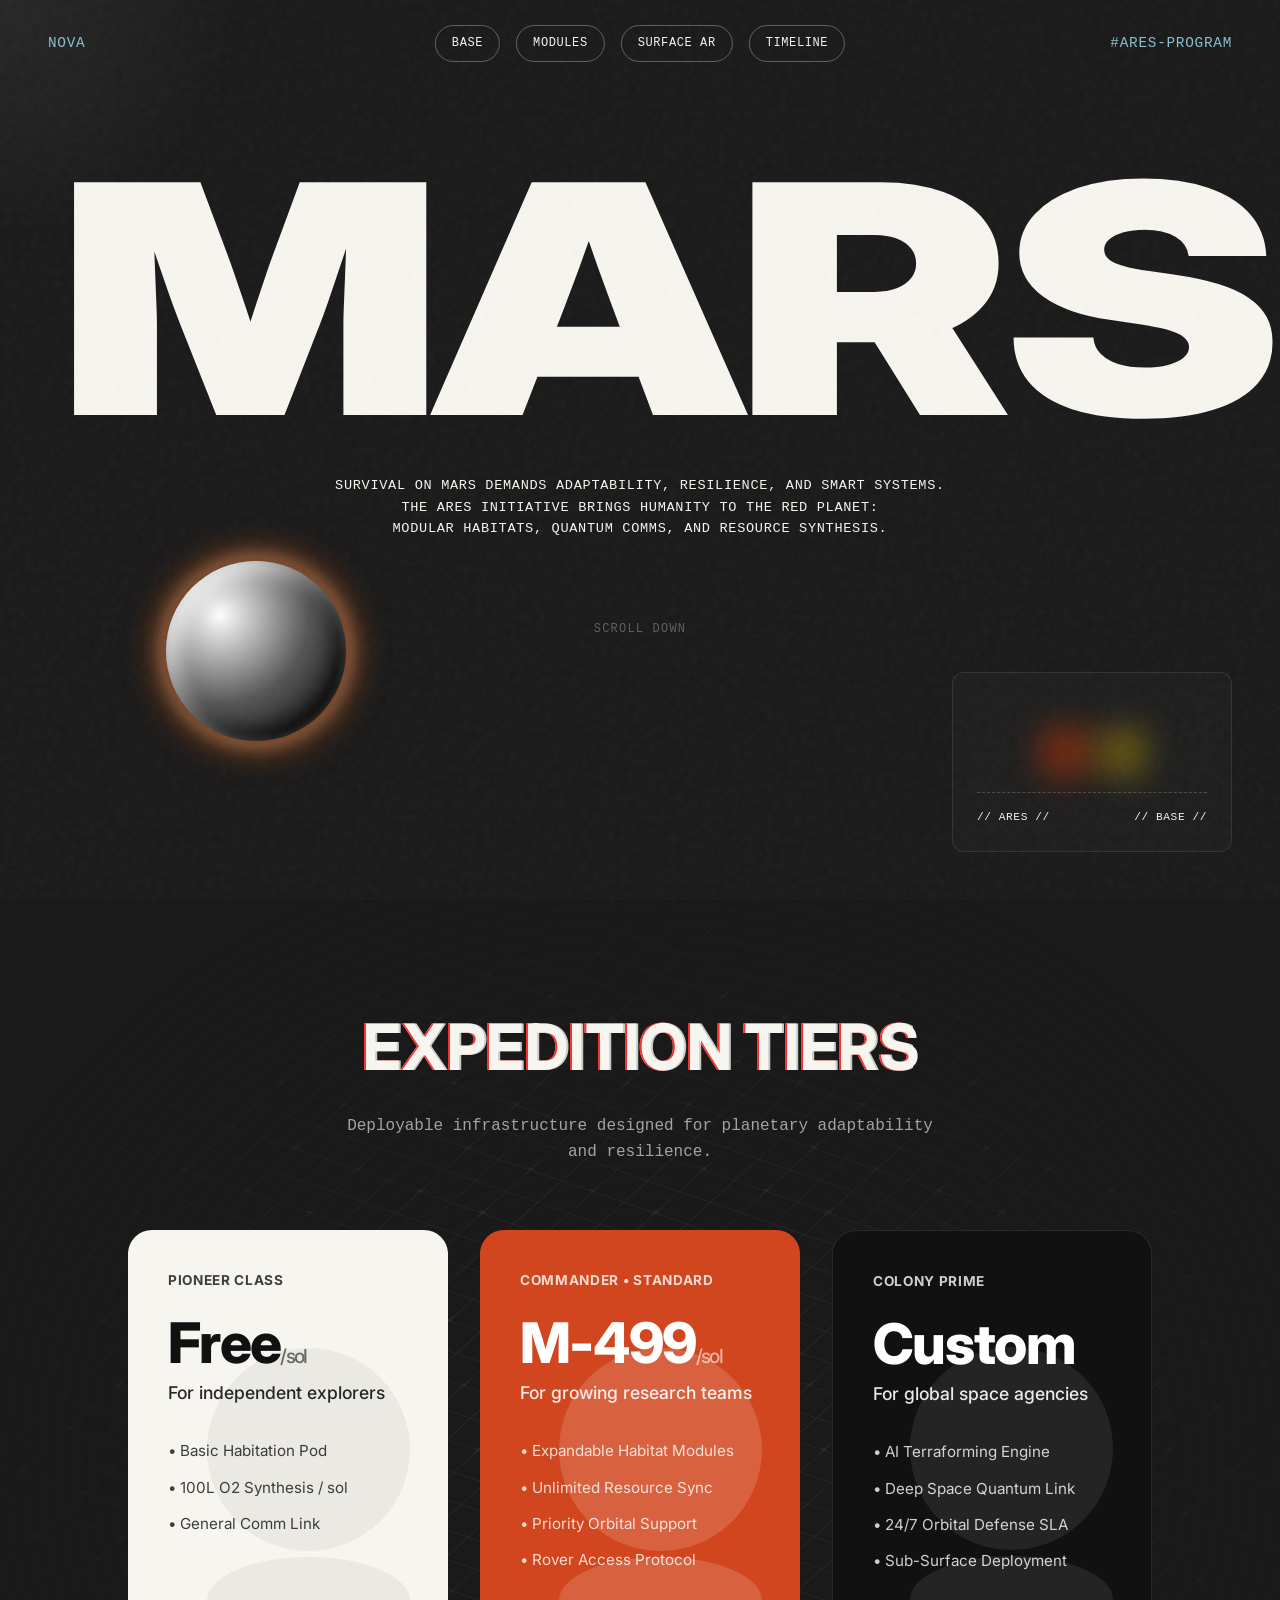
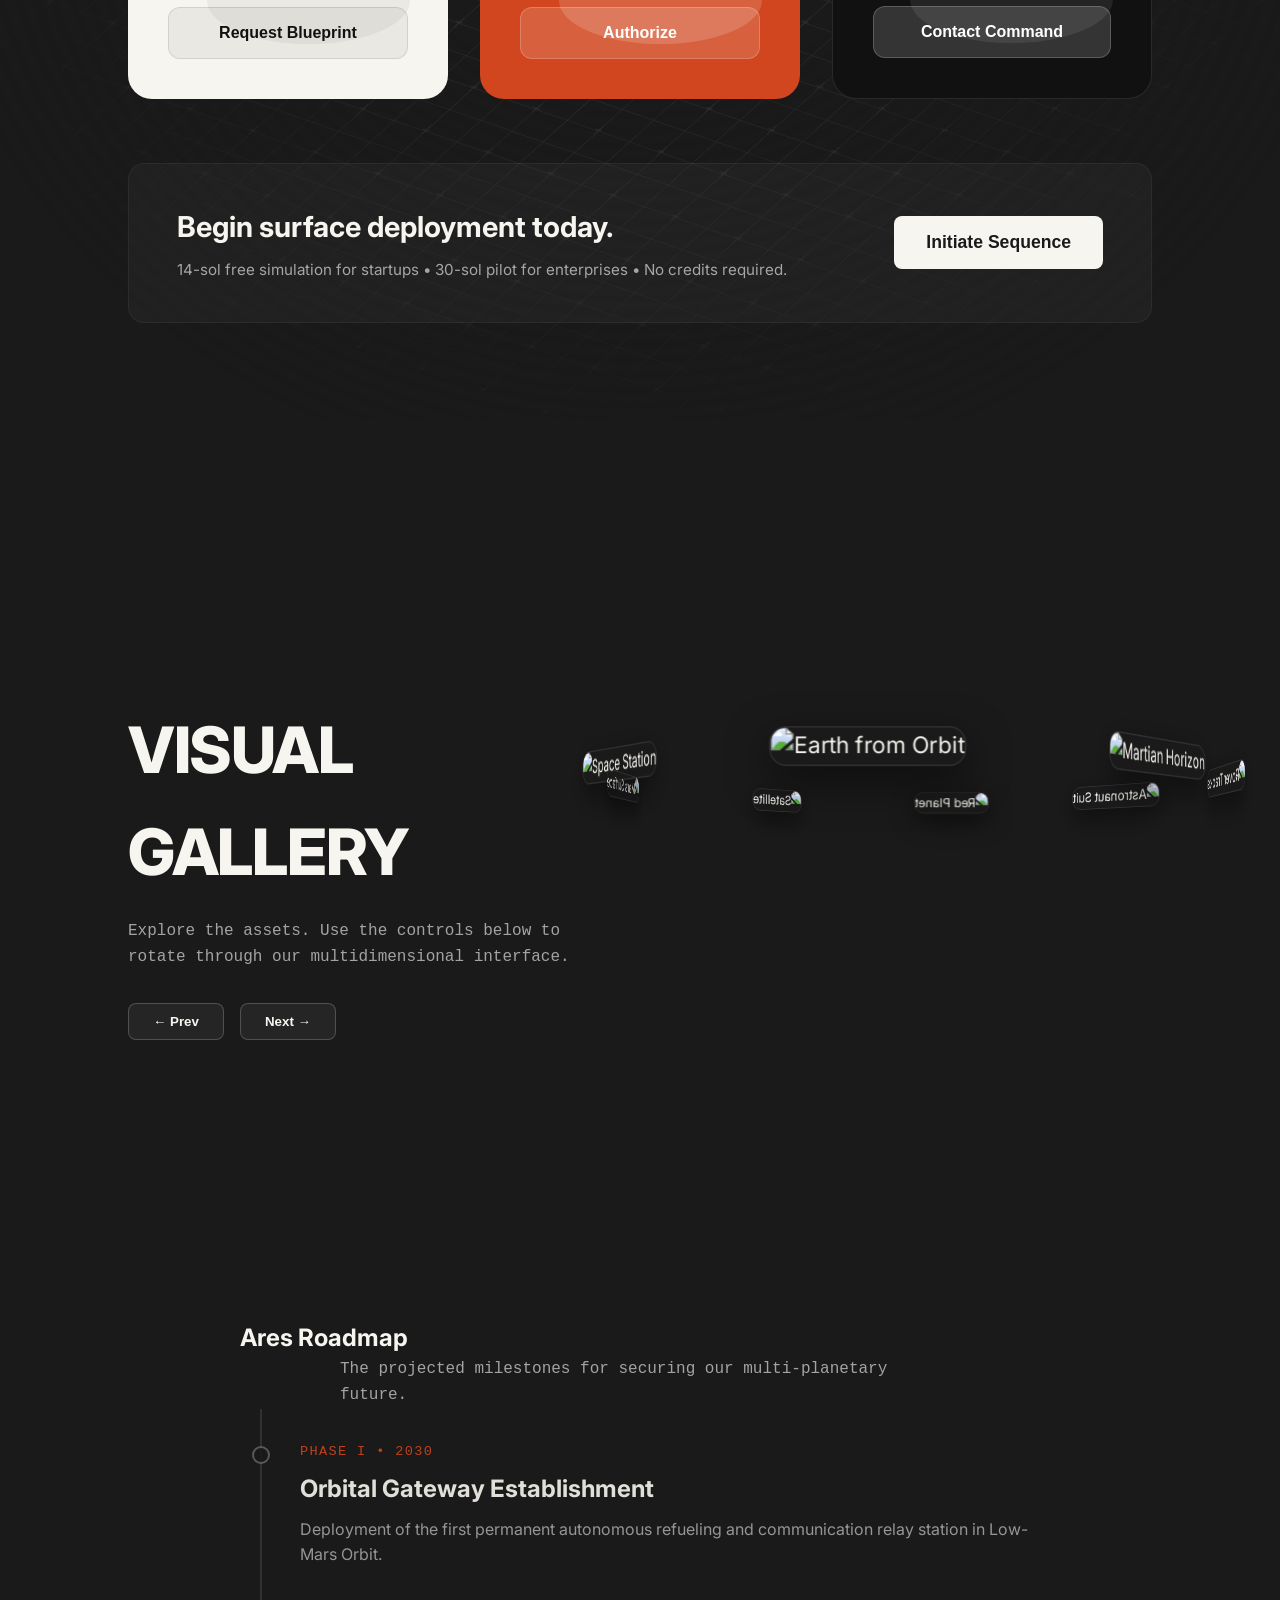
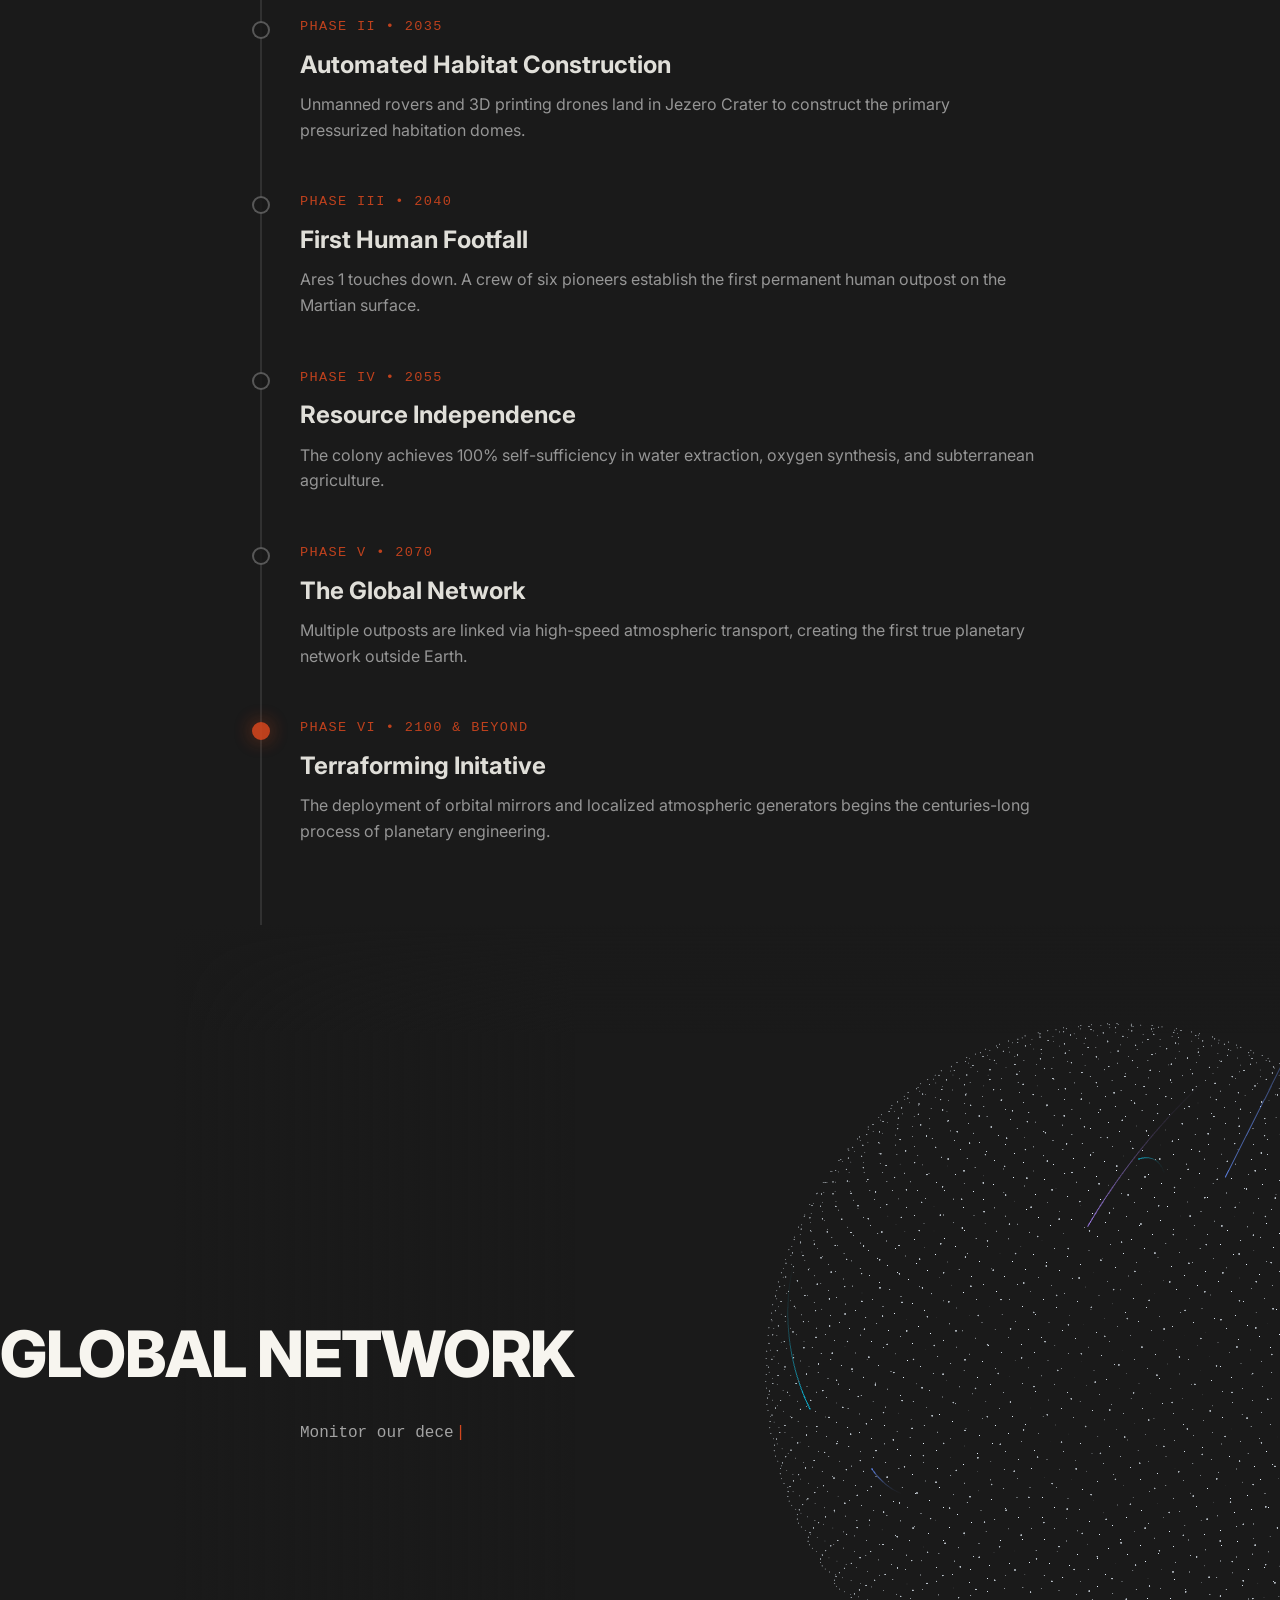
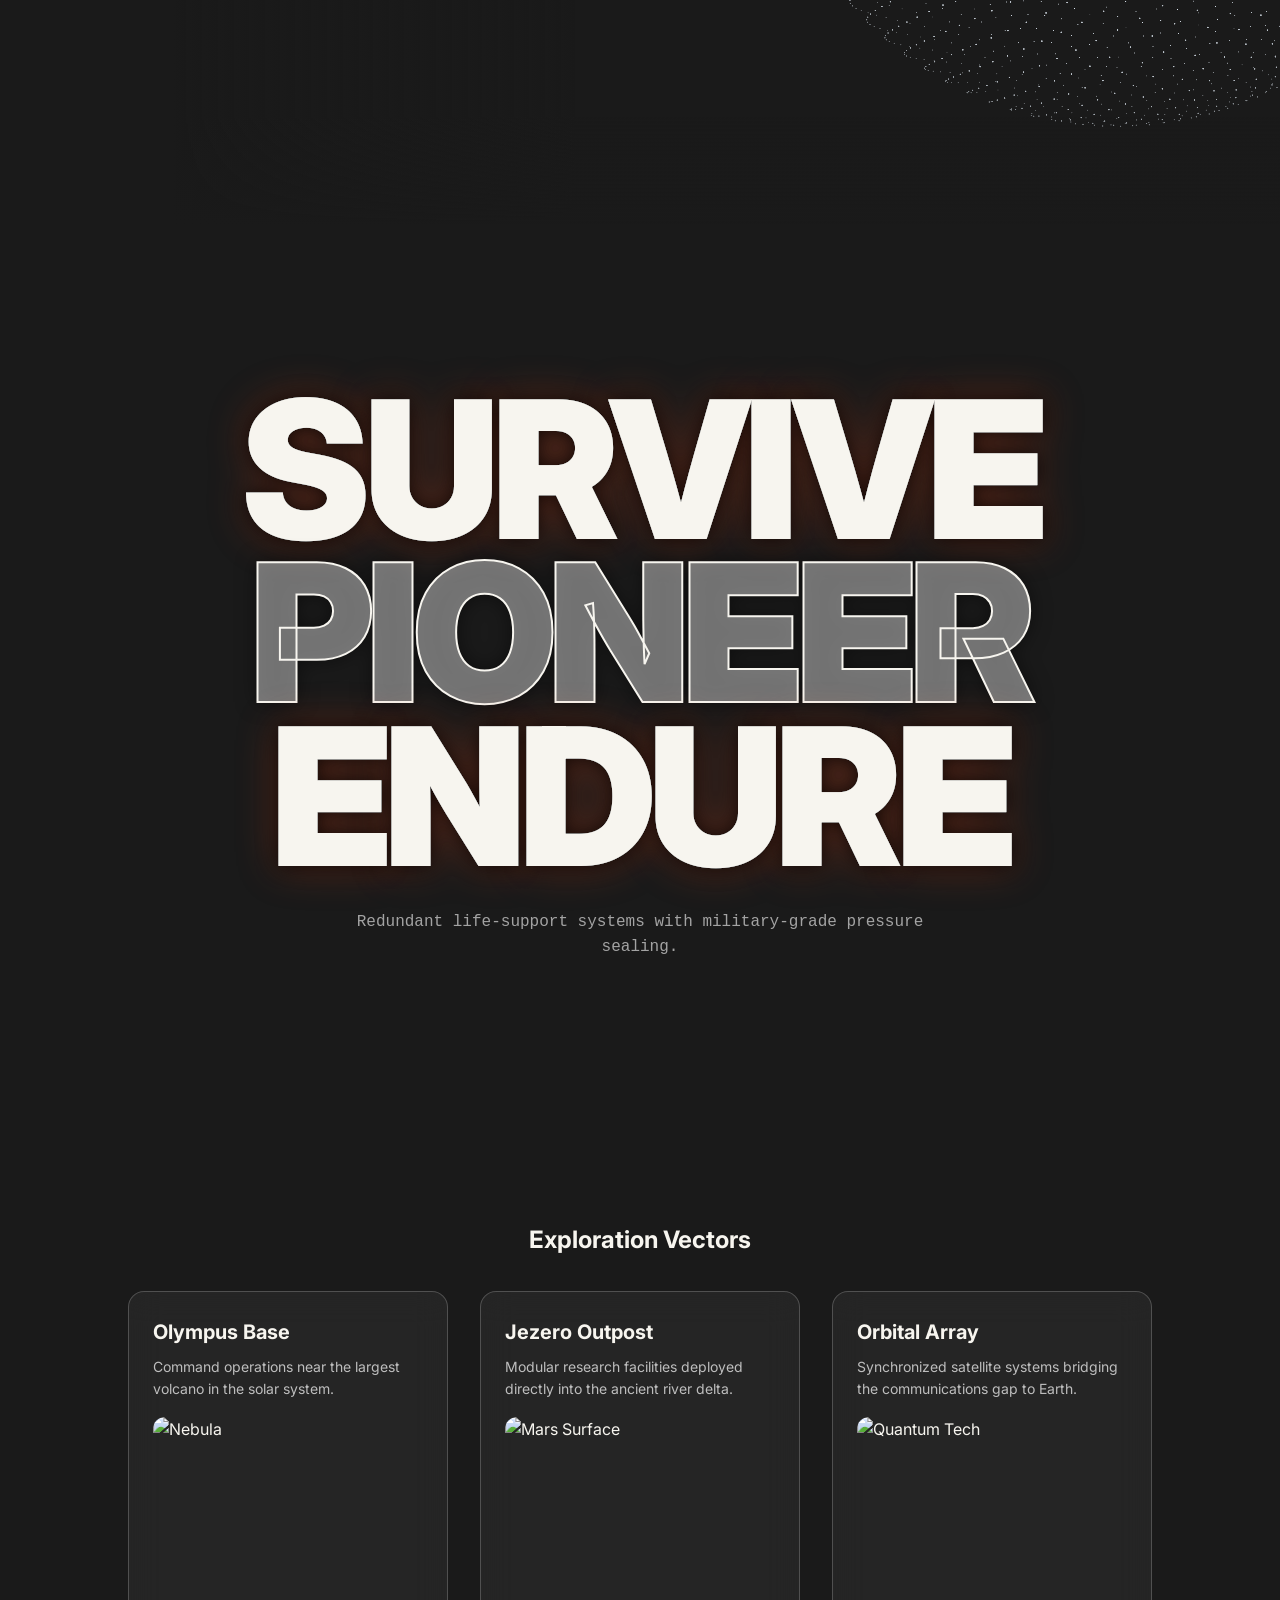
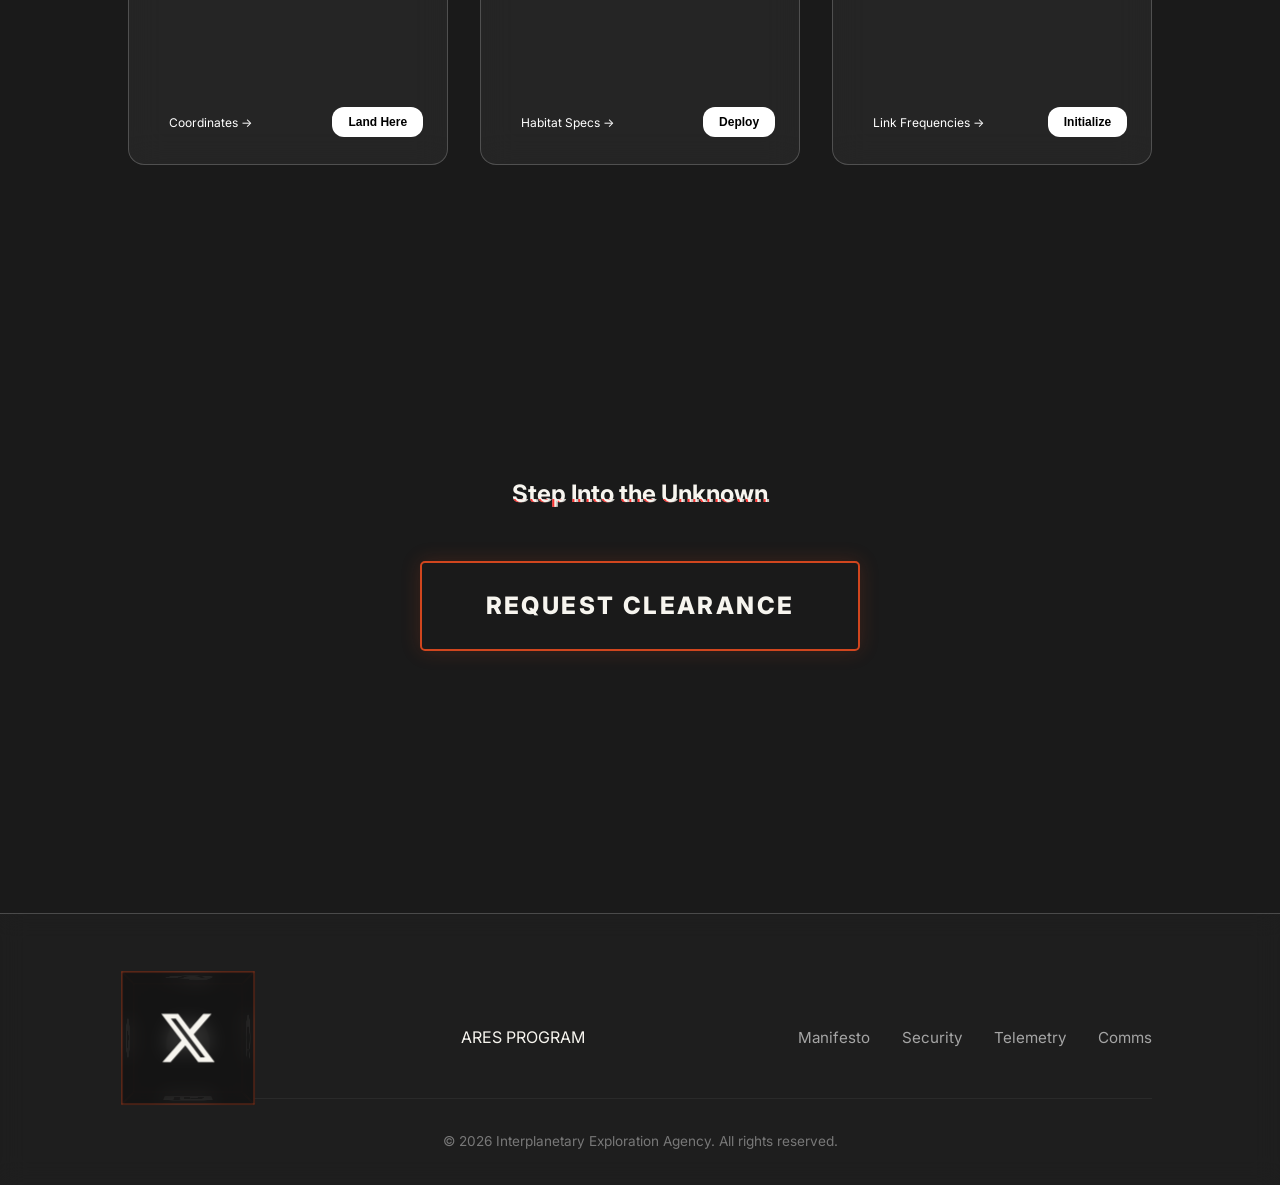
==== commit ca0c9b5f: "new" ====
--- a/index.html
+++ b/index.html
@@ -379,9 +379,7 @@
 
         <footer class="footer">
             <div class="footer-content">
-                <div class="logo">ARES PROGRAM</div>
-
-                <!-- 3D Social Media Cube -->
+                <!-- 3D Social Media Cube (Leftmost) -->
                 <div class="footer-cube-container">
                     <div class="footer-cube">
                         <div class="cube-face front">
@@ -434,6 +432,8 @@
                         </div>
                     </div>
                 </div>
+
+                <div class="logo">ARES PROGRAM</div>
 
                 <div class="footer-links">
                     <a href="#">Manifesto</a>
--- a/style.css
+++ b/style.css
@@ -1292,10 +1292,10 @@
 
 /* 3D Social Media Cube Styles */
 .footer-cube-container {
-    width: 60px;
-    height: 60px;
-    perspective: 400px;
-    margin: 0 4rem;
+    width: 120px;
+    height: 120px;
+    perspective: 600px;
+    margin: 0;
 }
 
 .footer-cube {
@@ -1303,7 +1303,7 @@
     height: 100%;
     position: relative;
     transform-style: preserve-3d;
-    animation: footerCubeSpin 15s linear infinite;
+    animation: footerCubeSpin 20s linear infinite;
     cursor: grab;
 }
 
@@ -1313,15 +1313,15 @@
 
 .cube-face {
     position: absolute;
-    width: 60px;
-    height: 60px;
-    background: rgba(20, 20, 20, 0.8);
-    border: 1px solid rgba(209, 70, 30, 0.4);
+    width: 120px;
+    height: 120px;
+    background: rgba(20, 20, 20, 0.85);
+    border: 1px solid rgba(209, 70, 30, 0.5);
     display: flex;
     justify-content: center;
     align-items: center;
     transition: all 0.3s ease;
-    backdrop-filter: blur(5px);
+    backdrop-filter: blur(8px);
 }
 
 .cube-face a {
@@ -1336,27 +1336,27 @@
 }
 
 .cube-face:hover {
-    background: rgba(209, 70, 30, 0.2);
+    background: rgba(209, 70, 30, 0.3);
     border-color: var(--mars-orange);
-    box-shadow: 0 0 15px var(--mars-orange);
+    box-shadow: 0 0 25px var(--mars-orange);
 }
 
 .cube-face svg {
-    width: 28px;
-    height: 28px;
+    width: 48px;
+    height: 48px;
     transition: transform 0.3s ease;
 }
 
 .cube-face:hover svg {
-    transform: scale(1.1);
-}
-
-.front  { transform: rotateY(0deg) translateZ(30px); }
-.back   { transform: rotateY(180deg) translateZ(30px); }
-.right  { transform: rotateY(90deg) translateZ(30px); }
-.left   { transform: rotateY(-90deg) translateZ(30px); }
-.top    { transform: rotateX(90deg) translateZ(30px); }
-.bottom { transform: rotateX(-90deg) translateZ(30px); }
+    transform: scale(1.15);
+}
+
+.front  { transform: rotateY(0deg) translateZ(60px); }
+.back   { transform: rotateY(180deg) translateZ(60px); }
+.right  { transform: rotateY(90deg) translateZ(60px); }
+.left   { transform: rotateY(-90deg) translateZ(60px); }
+.top    { transform: rotateX(90deg) translateZ(60px); }
+.bottom { transform: rotateX(-90deg) translateZ(60px); }
 
 @keyframes footerCubeSpin {
     from { transform: rotateX(0deg) rotateY(0deg) rotateZ(0deg); }
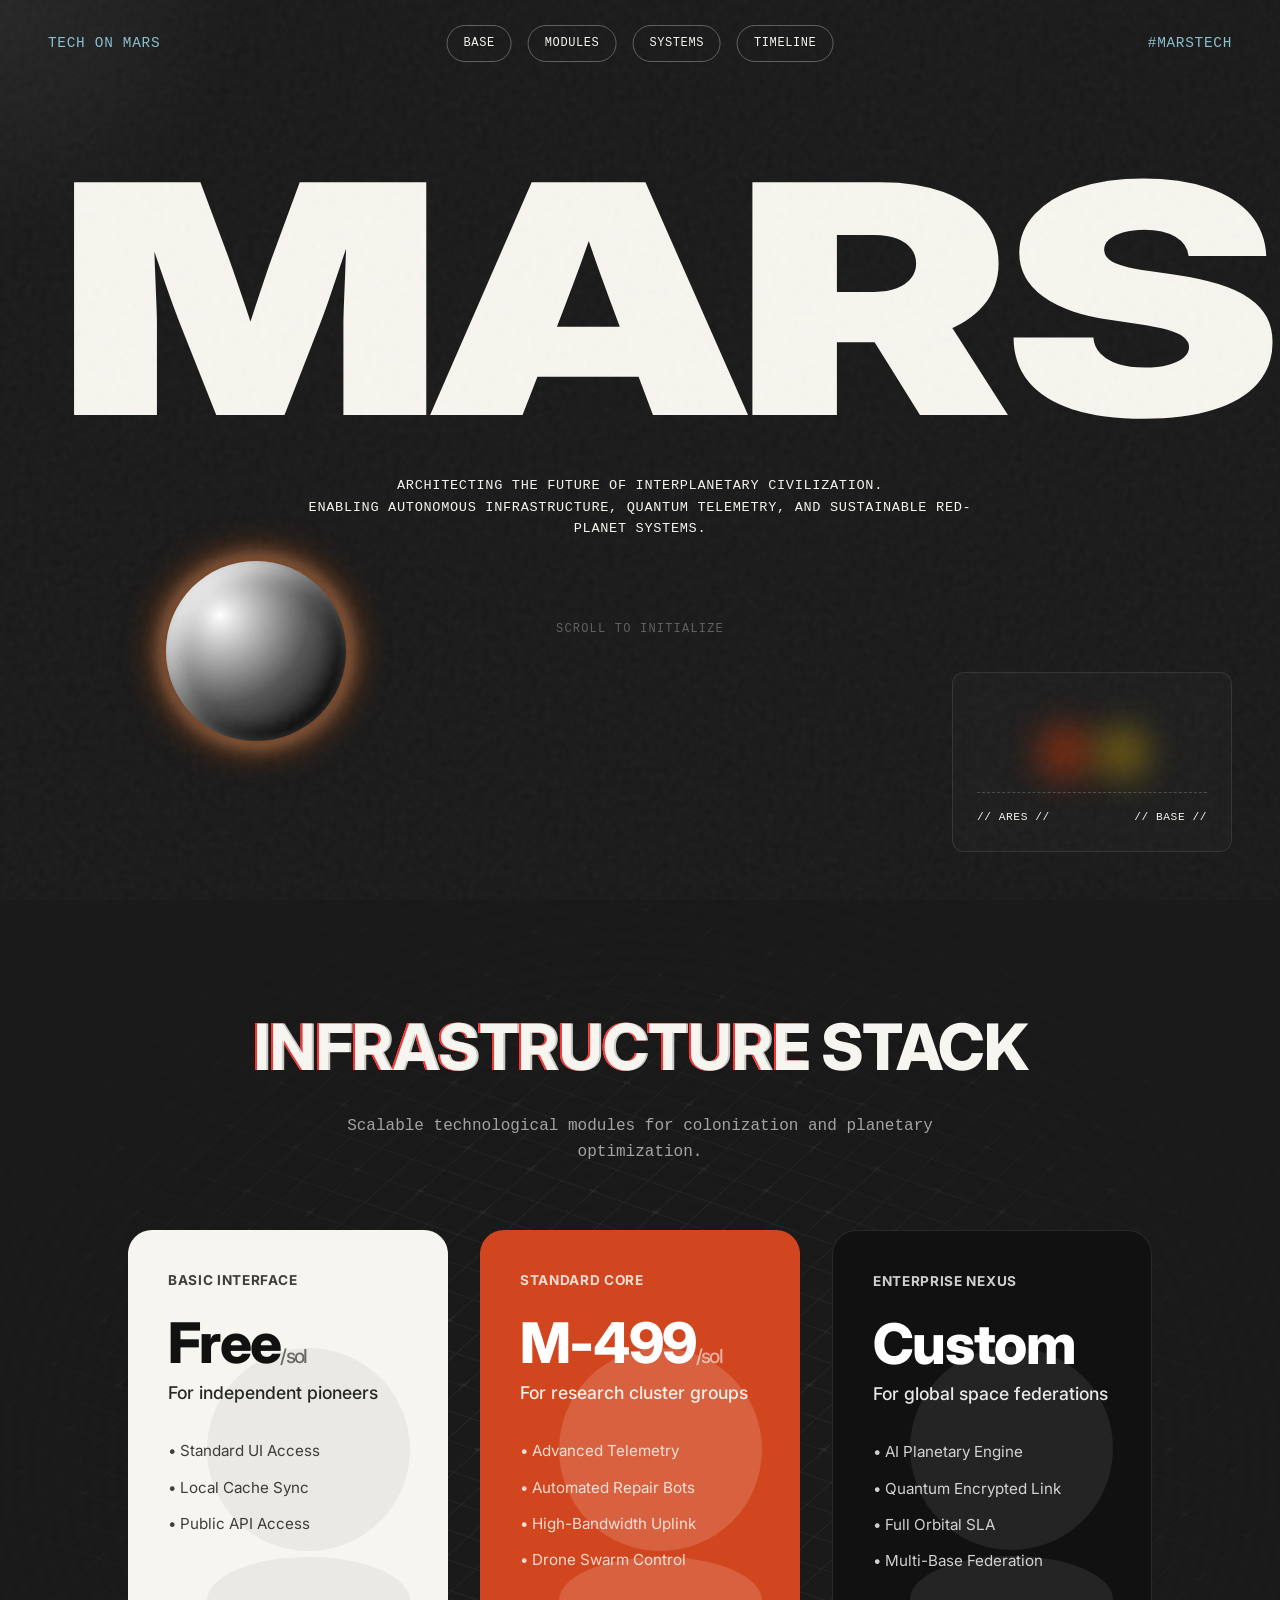
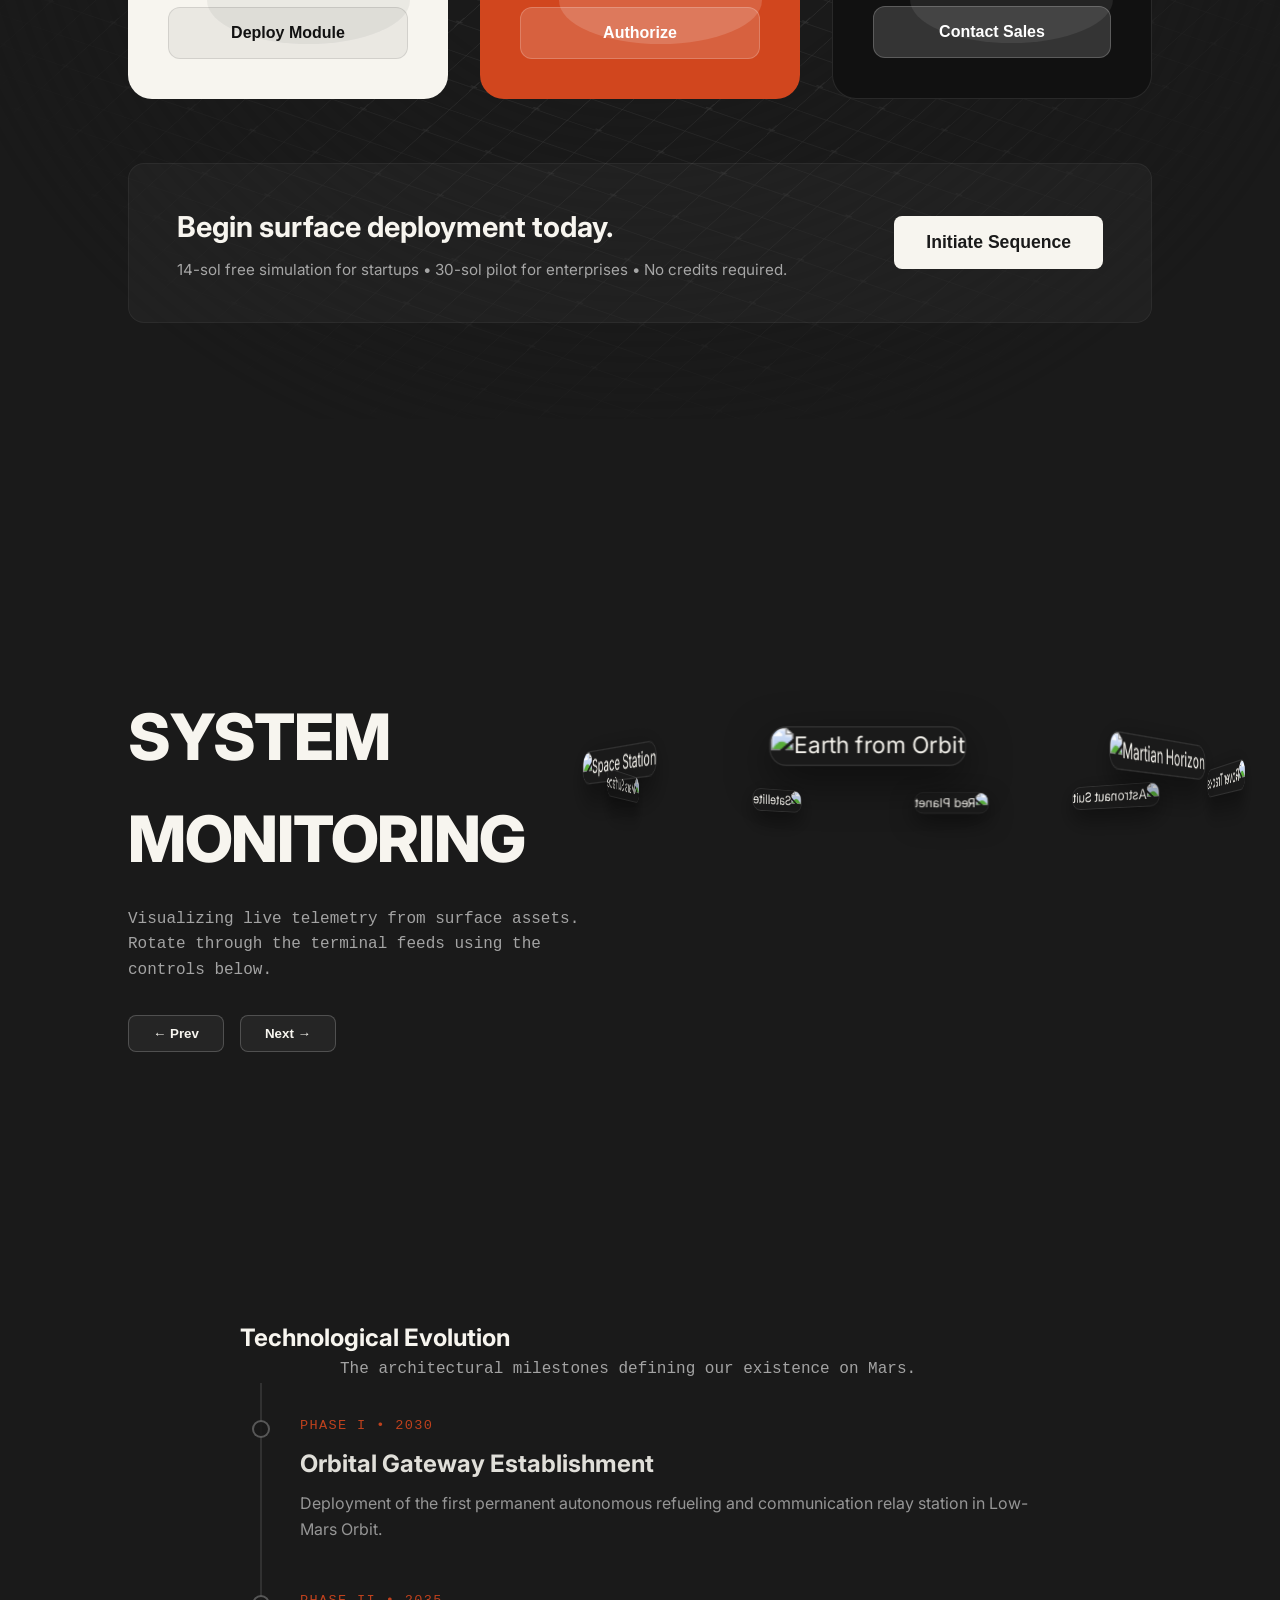
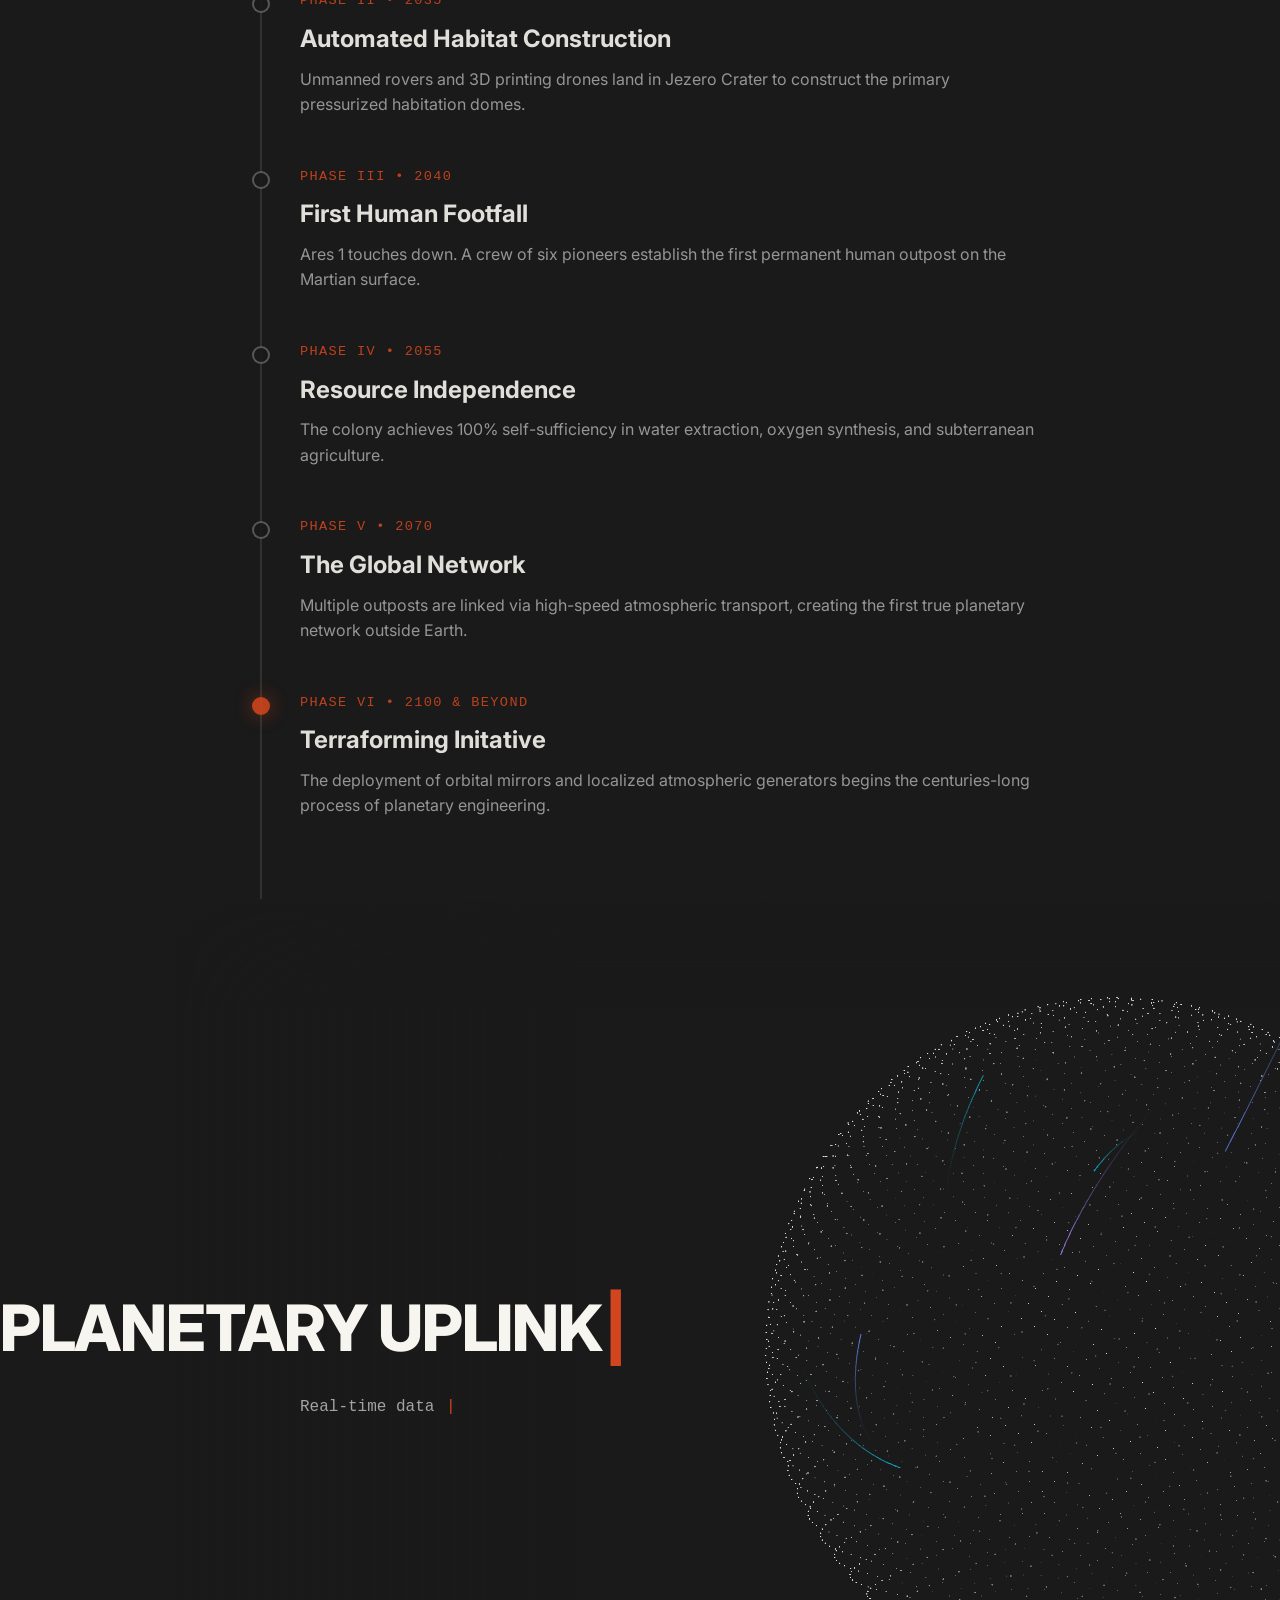
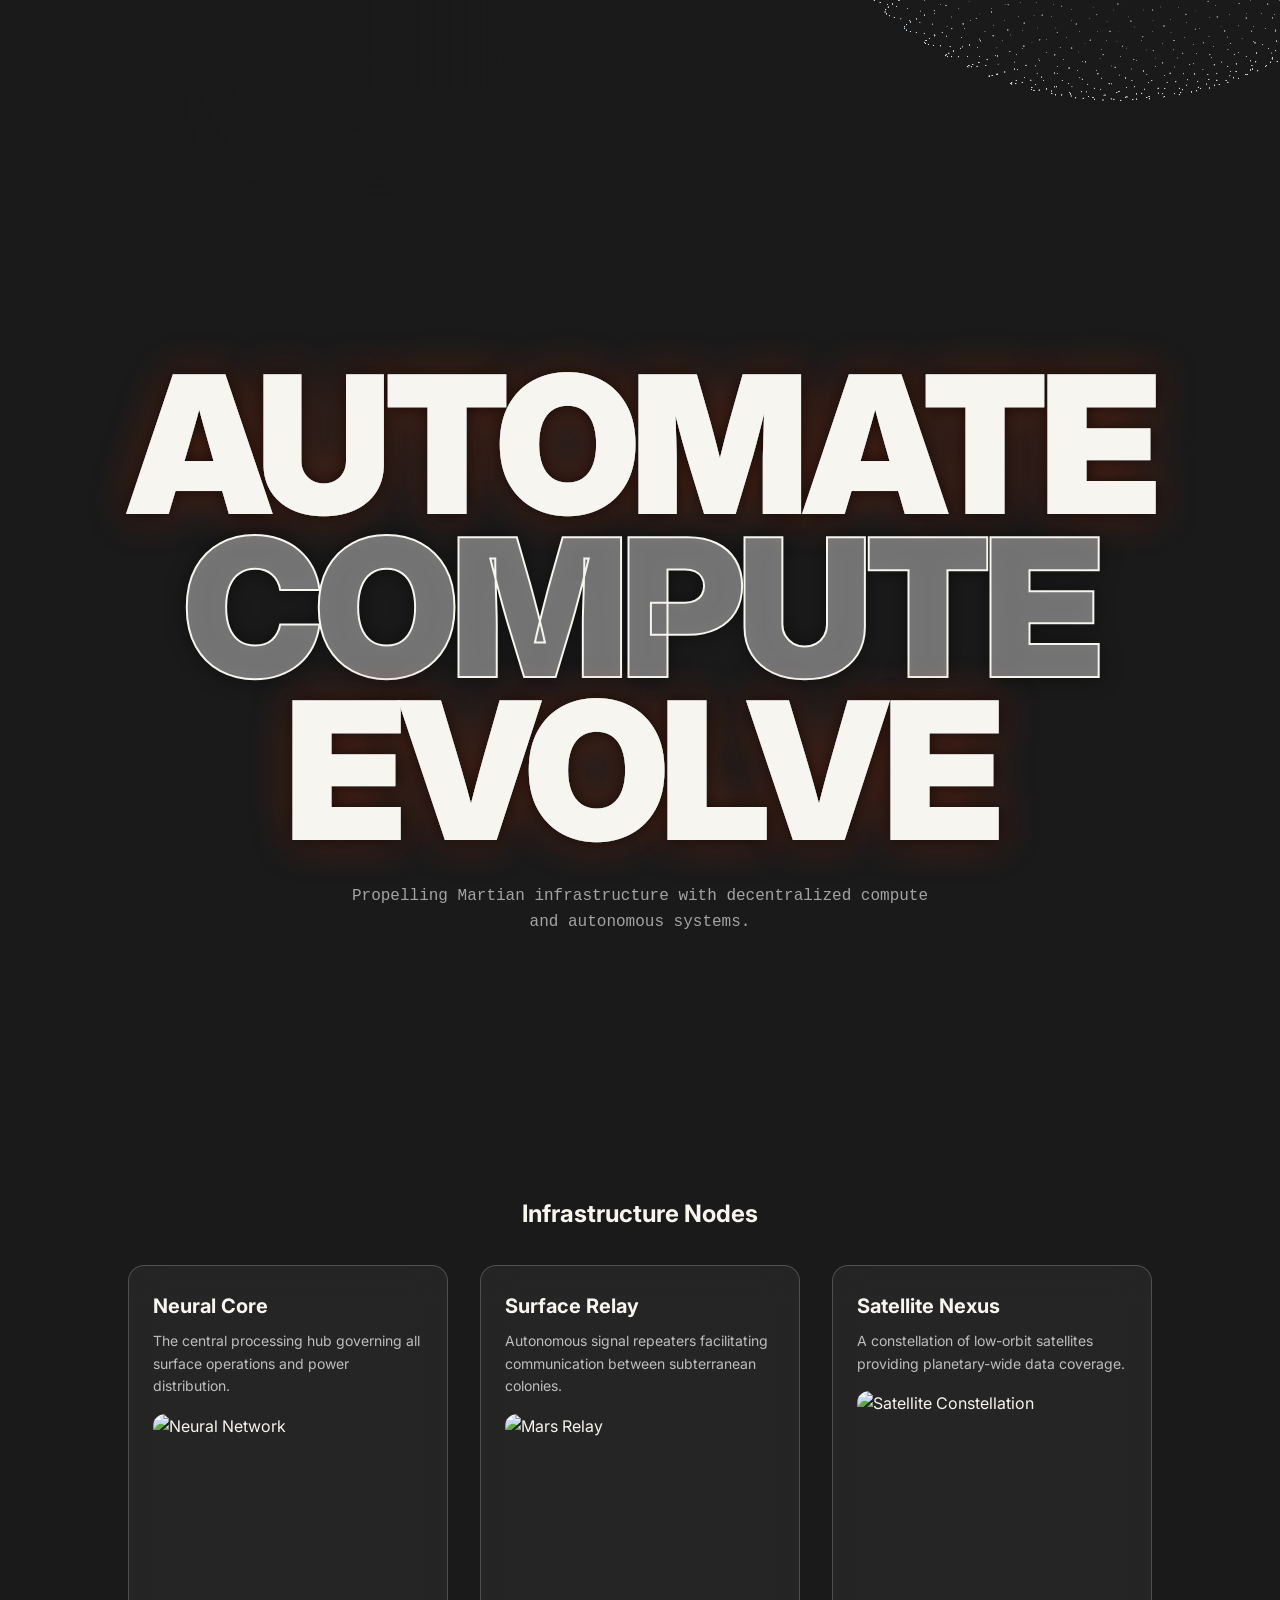
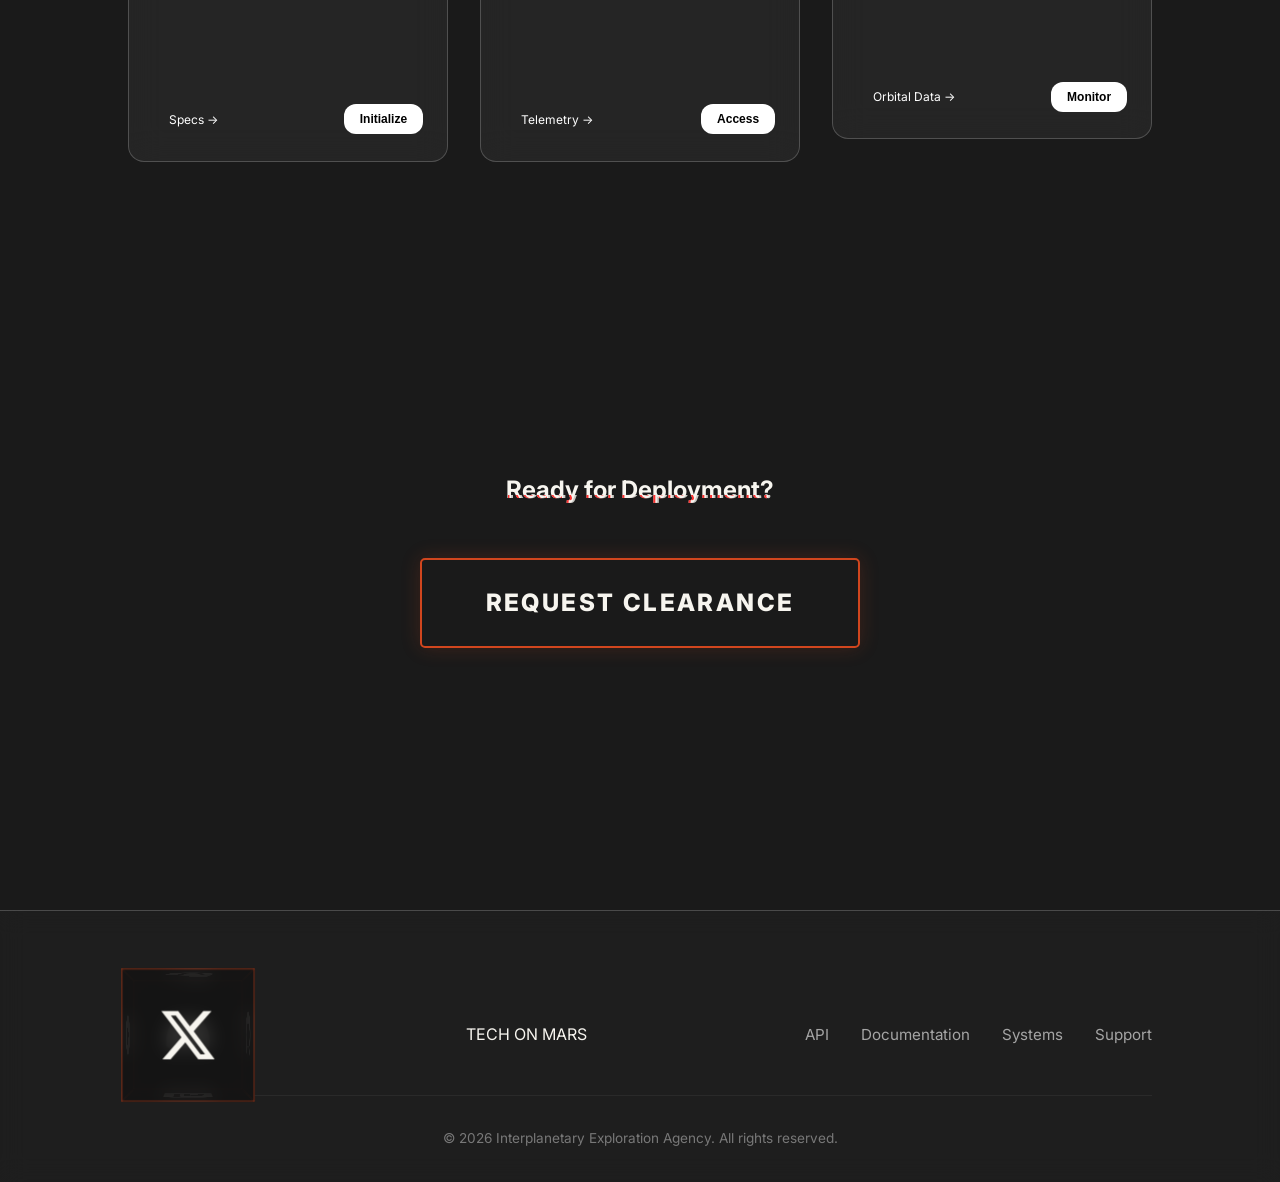
==== commit 27474365: "new" ====
--- a/index.html
+++ b/index.html
@@ -4,7 +4,7 @@
 <head>
     <meta charset="UTF-8">
     <meta name="viewport" content="width=device-width, initial-scale=1.0">
-    <title>Future Tech Showcase</title>
+    <title>Tech on Mars</title>
     <link rel="stylesheet" href="style.css">
     <link href="https://fonts.googleapis.com/css2?family=Inter:wght@300;400;600;800&display=swap" rel="stylesheet">
 </head>
@@ -19,16 +19,16 @@
 
     <!-- Top Navigation Container -->
     <header class="top-nav">
-        <div class="nav-brand">NOVA</div>
+        <div class="nav-brand">TECH ON MARS</div>
 
         <div class="nav-center-pills">
             <a href="#hero" class="pill-link">BASE</a>
             <a href="#features" class="pill-link">MODULES</a>
-            <a href="#tech" class="pill-link">SURFACE AR</a>
+            <a href="#tech" class="pill-link">SYSTEMS</a>
             <a href="#roadmap" class="pill-link">TIMELINE</a>
         </div>
 
-        <div class="nav-hashtag">#ARES-PROGRAM</div>
+        <div class="nav-hashtag">#MARSTECH</div>
     </header>
 
     <!-- Fixed Area for Globe and Right Card -->
@@ -57,12 +57,11 @@
     <main>
         <section class="section hero-mars" id="hero">
             <div class="content-wrapper centered mars-text-wrapper">
-                <h1 class="massive-text">MARS</h1>
-                <p class="mars-subtext">SURVIVAL ON MARS DEMANDS ADAPTABILITY, RESILIENCE, AND SMART SYSTEMS.<br>THE
-                    ARES INITIATIVE BRINGS HUMANITY TO THE RED PLANET:<br>MODULAR HABITATS, QUANTUM COMMS, AND RESOURCE
-                    SYNTHESIS.</p>
-
-                <div class="scroll-down-indicator">SCROLL DOWN</div>
+                <h1 class="massive-text">MARS </h1>
+                <p class="mars-subtext">ARCHITECTING THE FUTURE OF INTERPLANETARY CIVILIZATION.<br>ENABLING
+                    AUTONOMOUS INFRASTRUCTURE, QUANTUM TELEMETRY, AND SUSTAINABLE RED-PLANET SYSTEMS.</p>
+
+                <div class="scroll-down-indicator">SCROLL TO INITIALIZE</div>
             </div>
         </section>
 
@@ -75,25 +74,25 @@
             <!-- Content overlay -->
             <div class="content-wrapper features-overlay">
                 <div class="section-header">
-                    <h2 class="animate-text-glitch" data-text="Expedition Tiers">Expedition Tiers</h2>
-                    <p class="section-subtext">Deployable infrastructure designed for planetary adaptability and
-                        resilience.</p>
+                    <h2 class="animate-text-glitch" data-text="Infrastructure Stack">Infrastructure Stack</h2>
+                    <p class="section-subtext">Scalable technological modules for colonization and planetary
+                        optimization.</p>
                 </div>
 
                 <div class="features-grid lp-pricing-grid">
                     <!-- Card 1 -->
                     <div class="lp-price-card" style="background-color: #f7f5ef; color: #111;">
                         <div class="lp-price-card-z">
-                            <span class="lp-price-tag">Pioneer Class</span>
+                            <span class="lp-price-tag">Basic Interface</span>
                             <div class="lp-price-amt">Free<span class="lp-price-freq">/sol</span></div>
-                            <p class="lp-price-best">For independent explorers</p>
+                            <p class="lp-price-best">For independent pioneers</p>
                             <ul class="lp-price-features">
-                                <li>• Basic Habitation Pod</li>
-                                <li>• 100L O2 Synthesis / sol</li>
-                                <li>• General Comm Link</li>
+                                <li>• Standard UI Access</li>
+                                <li>• Local Cache Sync</li>
+                                <li>• Public API Access</li>
                             </ul>
                         </div>
-                        <button class="lp-price-btn light">Request Blueprint</button>
+                        <button class="lp-price-btn light">Deploy Module</button>
 
                         <!-- Squishy SVG Background -->
                         <svg width="320" height="384" viewBox="0 0 320 384" fill="none" class="lp-price-sq-svg">
@@ -106,14 +105,14 @@
                     <!-- Card 2 -->
                     <div class="lp-price-card" style="background-color: var(--mars-orange); color: #fff;">
                         <div class="lp-price-card-z">
-                            <span class="lp-price-tag">Commander • Standard</span>
+                            <span class="lp-price-tag">Standard Core</span>
                             <div class="lp-price-amt">M-499<span class="lp-price-freq">/sol</span></div>
-                            <p class="lp-price-best">For growing research teams</p>
+                            <p class="lp-price-best">For research cluster groups</p>
                             <ul class="lp-price-features">
-                                <li>• Expandable Habitat Modules</li>
-                                <li>• Unlimited Resource Sync</li>
-                                <li>• Priority Orbital Support</li>
-                                <li>• Rover Access Protocol</li>
+                                <li>• Advanced Telemetry</li>
+                                <li>• Automated Repair Bots</li>
+                                <li>• High-Bandwidth Uplink</li>
+                                <li>• Drone Swarm Control</li>
                             </ul>
                         </div>
                         <button class="lp-price-btn">Authorize</button>
@@ -130,17 +129,17 @@
                     <div class="lp-price-card"
                         style="background-color: #111; color: #fff; border: 1px solid rgba(255,255,255,0.1);">
                         <div class="lp-price-card-z">
-                            <span class="lp-price-tag">Colony Prime</span>
+                            <span class="lp-price-tag">Enterprise Nexus</span>
                             <div class="lp-price-amt">Custom<span class="lp-price-freq"></span></div>
-                            <p class="lp-price-best">For global space agencies</p>
+                            <p class="lp-price-best">For global space federations</p>
                             <ul class="lp-price-features">
-                                <li>• AI Terraforming Engine</li>
-                                <li>• Deep Space Quantum Link</li>
-                                <li>• 24/7 Orbital Defense SLA</li>
-                                <li>• Sub-Surface Deployment</li>
+                                <li>• AI Planetary Engine</li>
+                                <li>• Quantum Encrypted Link</li>
+                                <li>• Full Orbital SLA</li>
+                                <li>• Multi-Base Federation</li>
                             </ul>
                         </div>
-                        <button class="lp-price-btn">Contact Command</button>
+                        <button class="lp-price-btn">Contact Sales</button>
 
                         <!-- Squishy SVG Background -->
                         <svg width="320" height="384" viewBox="0 0 320 384" fill="none" class="lp-price-sq-svg">
@@ -166,9 +165,9 @@
         <section class="section tech-showcase" id="tech">
             <div class="content-wrapper split-layout">
                 <div class="text-content">
-                    <h2 class="animate-text-reveal">Visual Gallery</h2>
-                    <p class="section-subtext fade-up-text">Explore the assets. Use the controls below to rotate through
-                        our multidimensional interface.</p>
+                    <h2 class="animate-text-reveal">System Monitoring</h2>
+                    <p class="section-subtext fade-up-text">Visualizing live telemetry from surface assets. Rotate
+                        through the terminal feeds using the controls below.</p>
 
                     <div class="carousel-controls">
                         <button id="carousel-prev" class="carousel-btn">&larr; Prev</button>
@@ -211,9 +210,9 @@
         <!-- SECTION 4: MARS COLONIZATION TIMELINE -->
         <section class="section roadmap" id="timeline">
             <div class="content-wrapper" style="max-width: 800px; margin: 0 auto;">
-                <h2 class="animate-text-reveal">Ares Roadmap</h2>
-                <p class="section-subtext fade-up-text" style="text-align: left;">The projected milestones for securing
-                    our multi-planetary future.</p>
+                <h2 class="animate-text-reveal">Technological Evolution</h2>
+                <p class="section-subtext fade-up-text" style="text-align: left;">The architectural milestones defining
+                    our existence on Mars.</p>
 
                 <div class="timeline-container">
                     <div class="timeline-line"></div>
@@ -285,9 +284,9 @@
         <section class="section globe-section" id="globe-section">
             <div class="content-wrapper split-layout">
                 <div class="text-content" style="z-index: 2; position: relative; pointer-events: none;">
-                    <h2 class="animate-text-reveal" id="globe-heading">Global Network</h2>
-                    <p class="section-subtext fade-up-text" id="globe-description">Monitor our decentralized node
-                        infrastructure in real-time. Data flows across continents at the speed of light.</p>
+                    <h2 class="animate-text-reveal" id="globe-heading">Planetary Uplink</h2>
+                    <p class="section-subtext fade-up-text" id="globe-description">Real-time data visualization of the
+                        Martian orbital relay network. Monitor active node signals across the surface.</p>
 
 
                 </div>
@@ -301,33 +300,33 @@
         <section class="section trust-section" id="trust">
             <div class="content-wrapper centered">
                 <div class="interactive-3d-text-container" id="interactive-text-container">
-                    <h2 class="block-text" data-text="SURVIVE">SURVIVE</h2>
-                    <h2 class="block-text outline-text" data-text="PIONEER">PIONEER</h2>
-                    <h2 class="block-text" data-text="ENDURE">ENDURE</h2>
-                </div>
-                <p class="section-subtext fade-up-text" style="margin-top: 2rem;">Redundant life-support systems with
-                    military-grade pressure sealing.</p>
+                    <h2 class="block-text" data-text="AUTOMATE">AUTOMATE</h2>
+                    <h2 class="block-text outline-text" data-text="COMPUTE">COMPUTE</h2>
+                    <h2 class="block-text" data-text="EVOLVE">EVOLVE</h2>
+                </div>
+                <p class="section-subtext fade-up-text" style="margin-top: 2rem;">Propelling Martian infrastructure with
+                    decentralized compute and autonomous systems.</p>
             </div>
         </section>
 
         <!-- SECTION 6: INTERACTIVE EXPERIENCE (Existing Demo Card) -->
         <section class="section interactive-card-demo" id="interactive-demo">
             <div class="content-wrapper centered">
-                <h2>Exploration Vectors</h2>
+                <h2>Infrastructure Nodes</h2>
                 <div class="cards-grid">
                     <!-- Card 1 -->
                     <div class="card-container">
                         <div class="card-body">
-                            <h3 class="card-item" data-translatez="50">Olympus Base</h3>
-                            <p class="card-item" data-translatez="60">Command operations near the largest volcano in the
-                                solar system.</p>
+                            <h3 class="card-item" data-translatez="50">Neural Core</h3>
+                            <p class="card-item" data-translatez="60">The central processing hub governing all surface
+                                operations and power distribution.</p>
                             <div class="card-item image-container" data-translatez="100">
                                 <img src="https://images.unsplash.com/photo-1462331940025-496dfbfc7564?q=80&w=1000&auto=format&fit=crop"
-                                    alt="Nebula">
+                                    alt="Neural Network">
                             </div>
                             <div class="card-actions">
-                                <a href="#" class="card-item" data-translatez="20">Coordinates &rarr;</a>
-                                <button class="card-item btn-signup" data-translatez="20">Land Here</button>
+                                <a href="#" class="card-item" data-translatez="20">Specs &rarr;</a>
+                                <button class="card-item btn-signup" data-translatez="20">Initialize</button>
                             </div>
                         </div>
                     </div>
@@ -335,16 +334,16 @@
                     <!-- Card 2 -->
                     <div class="card-container">
                         <div class="card-body">
-                            <h3 class="card-item" data-translatez="50">Jezero Outpost</h3>
-                            <p class="card-item" data-translatez="60">Modular research facilities deployed directly into
-                                the ancient river delta.</p>
+                            <h3 class="card-item" data-translatez="50">Surface Relay</h3>
+                            <p class="card-item" data-translatez="60">Autonomous signal repeaters facilitating
+                                communication between subterranean colonies.</p>
                             <div class="card-item image-container" data-translatez="100">
                                 <img src="https://images.unsplash.com/photo-1614730321146-b6fa6a46bcb4?q=80&w=1000&auto=format&fit=crop"
-                                    alt="Mars Surface">
+                                    alt="Mars Relay">
                             </div>
                             <div class="card-actions">
-                                <a href="#" class="card-item" data-translatez="20">Habitat Specs &rarr;</a>
-                                <button class="card-item btn-signup" data-translatez="20">Deploy</button>
+                                <a href="#" class="card-item" data-translatez="20">Telemetry &rarr;</a>
+                                <button class="card-item btn-signup" data-translatez="20">Access</button>
                             </div>
                         </div>
                     </div>
@@ -352,16 +351,16 @@
                     <!-- Card 3 -->
                     <div class="card-container">
                         <div class="card-body">
-                            <h3 class="card-item" data-translatez="50">Orbital Array</h3>
-                            <p class="card-item" data-translatez="60">Synchronized satellite systems bridging the
-                                communications gap to Earth.</p>
+                            <h3 class="card-item" data-translatez="50">Satellite Nexus</h3>
+                            <p class="card-item" data-translatez="60">A constellation of low-orbit satellites providing
+                                planetary-wide data coverage.</p>
                             <div class="card-item image-container" data-translatez="100">
                                 <img src="https://images.unsplash.com/photo-1635070041078-e363dbe005cb?q=80&w=1000&auto=format&fit=crop"
-                                    alt="Quantum Tech">
+                                    alt="Satellite Constellation">
                             </div>
                             <div class="card-actions">
-                                <a href="#" class="card-item" data-translatez="20">Link Frequencies &rarr;</a>
-                                <button class="card-item btn-signup" data-translatez="20">Initialize</button>
+                                <a href="#" class="card-item" data-translatez="20">Orbital Data &rarr;</a>
+                                <button class="card-item btn-signup" data-translatez="20">Monitor</button>
                             </div>
                         </div>
                     </div>
@@ -372,7 +371,7 @@
         <!-- SECTION 7: FINAL CTA -->
         <section class="section final-cta" id="cta">
             <div class="content-wrapper centered">
-                <h2 class="animate-text-glitch" data-text="Step Into the Unknown">Step Into the Unknown</h2>
+                <h2 class="animate-text-glitch" data-text="Ready for Deployment?">Ready for Deployment?</h2>
                 <a href="#" class="btn-glow-large">REQUEST CLEARANCE</a>
             </div>
         </section>
@@ -433,13 +432,13 @@
                     </div>
                 </div>
 
-                <div class="logo">ARES PROGRAM</div>
+                <div class="logo">TECH ON MARS</div>
 
                 <div class="footer-links">
-                    <a href="#">Manifesto</a>
-                    <a href="#">Security</a>
-                    <a href="#">Telemetry</a>
-                    <a href="#">Comms</a>
+                    <a href="#">API</a>
+                    <a href="#">Documentation</a>
+                    <a href="#">Systems</a>
+                    <a href="#">Support</a>
                 </div>
             </div>
             <div class="footer-bottom">
--- a/style.css
+++ b/style.css
@@ -1,6 +1,8 @@
 :root {
-    --bg-color: #1a1a1a; /* slightly lighter black/dark gray */
-    --text-color: #f7f5ef; /* slight off-white/cream */
+    --bg-color: #1a1a1a;
+    /* slightly lighter black/dark gray */
+    --text-color: #f7f5ef;
+    /* slight off-white/cream */
     --accent-glow: rgba(255, 100, 0, 0.4);
     --accent-glow-strong: rgba(255, 100, 0, 0.8);
     --glass-bg: rgba(255, 255, 255, 0.05);
@@ -26,7 +28,10 @@
 /* NOISE OVERLAY */
 .noise-overlay {
     position: fixed;
-    top: 0; left: 0; width: 100vw; height: 100vh;
+    top: 0;
+    left: 0;
+    width: 100vw;
+    height: 100vh;
     pointer-events: none;
     z-index: 10000;
     opacity: 0.04;
@@ -36,7 +41,10 @@
 /* LOADING SCREEN */
 .loading-screen {
     position: fixed;
-    top: 0; left: 0; width: 100%; height: 100%;
+    top: 0;
+    left: 0;
+    width: 100%;
+    height: 100%;
     background: var(--bg-color);
     z-index: 9999;
     display: flex;
@@ -44,26 +52,36 @@
     align-items: center;
     transition: opacity 1s ease-out;
 }
+
 .loading-screen.hidden {
     opacity: 0;
     pointer-events: none;
 }
+
 .spinner {
-    width: 40px; height: 40px;
-    border: 3px solid rgba(255,255,255,0.1);
+    width: 40px;
+    height: 40px;
+    border: 3px solid rgba(255, 255, 255, 0.1);
     border-top: 3px solid #fff;
     border-radius: 50%;
     animation: spin 1s linear infinite;
     box-shadow: 0 0 15px var(--accent-glow);
 }
-@keyframes spin { 100% { transform: rotate(360deg); } }
+
+@keyframes spin {
+    100% {
+        transform: rotate(360deg);
+    }
+}
 
 /* CURSOR GLOW */
 .cursor-glow {
     position: fixed;
-    top: 0; left: 0;
-    width: 600px; height: 600px;
-    background: radial-gradient(circle, rgba(255,255,255,0.06) 0%, transparent 60%);
+    top: 0;
+    left: 0;
+    width: 600px;
+    height: 600px;
+    background: radial-gradient(circle, rgba(255, 255, 255, 0.06) 0%, transparent 60%);
     border-radius: 50%;
     pointer-events: none;
     transform: translate(-50%, -50%);
@@ -74,7 +92,9 @@
 /* TOP NAVIGATION MARS LAYOUT */
 .top-nav {
     position: fixed;
-    top: 0; left: 0; width: 100%;
+    top: 0;
+    left: 0;
+    width: 100%;
     padding: 2rem 3rem;
     display: flex;
     justify-content: space-between;
@@ -82,10 +102,13 @@
     z-index: 1000;
 }
 
-.nav-brand, .nav-hashtag {
-    font-family: monospace; /* Simple monospace for now, mimicking the pixel/retro look slightly */
+.nav-brand,
+.nav-hashtag {
+    font-family: monospace;
+    /* Simple monospace for now, mimicking the pixel/retro look slightly */
     font-size: 0.9rem;
-    color: #88c0d0; /* subtle blue tint */
+    color: #88c0d0;
+    /* subtle blue tint */
     letter-spacing: 0.05em;
     text-transform: uppercase;
 }
@@ -105,18 +128,19 @@
     font-family: monospace;
     text-transform: uppercase;
     padding: 0.5rem 1rem;
-    border: 1px solid rgba(255,255,255,0.3);
+    border: 1px solid rgba(255, 255, 255, 0.3);
     border-radius: 50px;
     letter-spacing: 0.05em;
     transition: all 0.3s;
 }
 
 .pill-link:hover {
-    background: rgba(255,255,255,0.1);
+    background: rgba(255, 255, 255, 0.1);
 }
 
 .highlight-pill {
-    background-color: #4a251b; /* dark brownish red */
+    background-color: #4a251b;
+    /* dark brownish red */
     border-color: #6d3a2a;
     color: #e3a98e;
 }
@@ -131,6 +155,7 @@
     position: relative;
     z-index: 10;
 }
+
 .section {
     min-height: 100vh;
     display: flex;
@@ -138,11 +163,13 @@
     padding: 0 10%;
     position: relative;
 }
+
 .content-wrapper {
     max-width: 1200px;
     width: 100%;
     z-index: 10;
 }
+
 .centered {
     text-align: center;
     margin: 0 auto;
@@ -150,11 +177,13 @@
     flex-direction: column;
     align-items: center;
 }
+
 .split {
     display: flex;
     justify-content: space-between;
     align-items: center;
 }
+
 .text-content {
     width: 45%;
 }
@@ -201,7 +230,7 @@
 .scroll-down-indicator {
     font-family: monospace;
     font-size: 0.75rem;
-    color: rgba(255,255,255,0.3);
+    color: rgba(255, 255, 255, 0.3);
     letter-spacing: 0.1em;
     margin-top: 5rem;
     opacity: 0;
@@ -209,20 +238,34 @@
 }
 
 @keyframes fadeInOnly {
-    from { opacity: 0; }
-    to   { opacity: 1; }
+    from {
+        opacity: 0;
+    }
+
+    to {
+        opacity: 1;
+    }
 }
 
 @keyframes fadeInUp {
-    from { opacity: 0; transform: translateY(20px); }
-    to   { opacity: 1; transform: translateY(0); }
-}
+    from {
+        opacity: 0;
+        transform: translateY(20px);
+    }
+
+    to {
+        opacity: 1;
+        transform: translateY(0);
+    }
+}
+
 .section-header {
     margin-bottom: 4rem;
     text-align: center;
 }
 
-.section-header h2, .text-content h2 {
+.section-header h2,
+.text-content h2 {
     font-size: clamp(2.5rem, 5vw, 4rem);
     font-weight: 800;
     text-transform: uppercase;
@@ -233,7 +276,7 @@
 
 .section-subtext {
     font-family: monospace;
-    color: rgba(255,255,255,0.6);
+    color: rgba(255, 255, 255, 0.6);
     font-size: 1rem;
     max-width: 600px;
     margin: 0 auto;
@@ -245,40 +288,82 @@
     position: relative;
     display: inline-block;
 }
+
 .animate-text-glitch::before,
 .animate-text-glitch::after {
     content: attr(data-text);
     position: absolute;
-    top: 0; left: 0; width: 100%; height: 100%;
+    top: 0;
+    left: 0;
+    width: 100%;
+    height: 100%;
     opacity: 0.8;
 }
+
 .animate-text-glitch::before {
     left: 2px;
     text-shadow: -2px 0 red;
     clip: rect(24px, 550px, 90px, 0);
     animation: glitch-anim-2 3s infinite linear alternate-reverse;
 }
+
 .animate-text-glitch::after {
     left: -2px;
     text-shadow: -2px 0 blue;
     clip: rect(85px, 550px, 140px, 0);
     animation: glitch-anim 2.5s infinite linear alternate-reverse;
 }
+
 @keyframes glitch-anim {
-    0% { clip: rect(4px, 9999px, 86px, 0); }
-    20% { clip: rect(32px, 9999px, 14px, 0); }
-    40% { clip: rect(78px, 9999px, 55px, 0); }
-    60% { clip: rect(100px, 9999px, 18px, 0); }
-    80% { clip: rect(12px, 9999px, 99px, 0); }
-    100% { clip: rect(42px, 9999px, 73px, 0); }
-}
+    0% {
+        clip: rect(4px, 9999px, 86px, 0);
+    }
+
+    20% {
+        clip: rect(32px, 9999px, 14px, 0);
+    }
+
+    40% {
+        clip: rect(78px, 9999px, 55px, 0);
+    }
+
+    60% {
+        clip: rect(100px, 9999px, 18px, 0);
+    }
+
+    80% {
+        clip: rect(12px, 9999px, 99px, 0);
+    }
+
+    100% {
+        clip: rect(42px, 9999px, 73px, 0);
+    }
+}
+
 @keyframes glitch-anim-2 {
-    0% { clip: rect(65px, 9999px, 100px, 0); }
-    20% { clip: rect(10px, 9999px, 45px, 0); }
-    40% { clip: rect(88px, 9999px, 20px, 0); }
-    60% { clip: rect(33px, 9999px, 70px, 0); }
-    80% { clip: rect(55px, 9999px, 10px, 0); }
-    100% { clip: rect(90px, 9999px, 85px, 0); }
+    0% {
+        clip: rect(65px, 9999px, 100px, 0);
+    }
+
+    20% {
+        clip: rect(10px, 9999px, 45px, 0);
+    }
+
+    40% {
+        clip: rect(88px, 9999px, 20px, 0);
+    }
+
+    60% {
+        clip: rect(33px, 9999px, 70px, 0);
+    }
+
+    80% {
+        clip: rect(55px, 9999px, 10px, 0);
+    }
+
+    100% {
+        clip: rect(90px, 9999px, 85px, 0);
+    }
 }
 
 /* BACKGROUND BOXES (Features Section) */
@@ -307,7 +392,7 @@
     position: relative;
     height: 100%;
     width: 4rem;
-    border-left: 1px solid rgba(255,255,255,0.06);
+    border-left: 1px solid rgba(255, 255, 255, 0.06);
     display: flex;
     flex-direction: column;
 }
@@ -316,8 +401,8 @@
     position: relative;
     height: 2rem;
     width: 4rem;
-    border-right: 1px solid rgba(255,255,255,0.06);
-    border-top: 1px solid rgba(255,255,255,0.06);
+    border-right: 1px solid rgba(255, 255, 255, 0.06);
+    border-top: 1px solid rgba(255, 255, 255, 0.06);
     flex-shrink: 0;
     transition: transform 0.5s ease, background-color 2s ease;
     cursor: default;
@@ -331,7 +416,8 @@
 }
 
 /* Pseudo elements for the 3D layers underneath the cell */
-.box-cell::before, .box-cell::after {
+.box-cell::before,
+.box-cell::after {
     content: '';
     position: absolute;
     inset: 0;
@@ -339,8 +425,8 @@
     background-color: inherit;
     opacity: 0;
     transition: all 0.5s ease;
-    border-right: 1px solid rgba(0,0,0,0.2);
-    border-top: 1px solid rgba(0,0,0,0.2);
+    border-right: 1px solid rgba(0, 0, 0, 0.2);
+    border-top: 1px solid rgba(0, 0, 0, 0.2);
 }
 
 .box-cell.hovered::before {
@@ -364,7 +450,7 @@
     top: -14px;
     width: 40px;
     height: 24px;
-    color: rgba(255,255,255,0.07);
+    color: rgba(255, 255, 255, 0.07);
 }
 
 /* Icon Container on Hover */
@@ -498,7 +584,7 @@
     cursor: pointer;
     background: rgba(255, 255, 255, 0.15);
     color: inherit;
-    border: 1px solid rgba(255,255,255, 0.2);
+    border: 1px solid rgba(255, 255, 255, 0.2);
     transition: all 0.3s ease;
     width: 100%;
     margin-top: auto;
@@ -506,7 +592,7 @@
 
 .lp-price-btn.light {
     background: rgba(0, 0, 0, 0.05);
-    border-color: rgba(0,0,0,0.1);
+    border-color: rgba(0, 0, 0, 0.1);
 }
 
 .lp-price-btn:hover {
@@ -534,7 +620,7 @@
     transform: scale(1.5);
 }
 
-.lp-price-sq-svg .sq-circle, 
+.lp-price-sq-svg .sq-circle,
 .lp-price-sq-svg .sq-ellipse {
     transition: transform 0.8s cubic-bezier(0.68, -0.6, 0.32, 1.6) 0.1s;
     transform-origin: center;
@@ -553,8 +639,8 @@
     display: flex;
     justify-content: space-between;
     align-items: center;
-    background: rgba(255,255,255,0.03);
-    border: 1px solid rgba(255,255,255,0.05);
+    background: rgba(255, 255, 255, 0.03);
+    border: 1px solid rgba(255, 255, 255, 0.05);
     border-radius: 16px;
     padding: 2.5rem 3rem;
     margin-top: 4rem;
@@ -573,7 +659,7 @@
 }
 
 .trial-text p {
-    color: rgba(255,255,255,0.6);
+    color: rgba(255, 255, 255, 0.6);
     margin: 0;
     font-size: 0.95rem;
 }
@@ -593,7 +679,7 @@
 
 .lp-dark-btn:hover {
     transform: translateY(-2px);
-    box-shadow: 0 10px 20px rgba(255,255,255,0.1);
+    box-shadow: 0 10px 20px rgba(255, 255, 255, 0.1);
 }
 
 @media (max-width: 768px) {
@@ -602,6 +688,7 @@
         text-align: center;
     }
 }
+
 /* SECTION 3: TECH SHOWCASE CUBE */
 .split-layout {
     display: flex;
@@ -609,6 +696,7 @@
     justify-content: space-between;
     gap: 4rem;
 }
+
 .split-layout .text-content {
     flex: 1;
     text-align: left;
@@ -643,15 +731,15 @@
     height: 100%;
     border-radius: 12px;
     object-fit: cover;
-    box-shadow: 0 10px 30px rgba(0,0,0,0.5);
-    border: 1px solid rgba(255,255,255,0.1);
+    box-shadow: 0 10px 30px rgba(0, 0, 0, 0.5);
+    border: 1px solid rgba(255, 255, 255, 0.1);
     transition: transform 0.3s ease;
     cursor: pointer;
 }
 
 .carousel-3d img:hover {
     transform: scale(1.05);
-    border-color: rgba(255,255,255,0.3);
+    border-color: rgba(255, 255, 255, 0.3);
 }
 
 .carousel-controls {
@@ -662,8 +750,8 @@
 
 .carousel-btn {
     padding: 10px 24px;
-    border: 1px solid rgba(255,255,255,0.2);
-    background: rgba(255,255,255,0.05);
+    border: 1px solid rgba(255, 255, 255, 0.2);
+    background: rgba(255, 255, 255, 0.05);
     color: var(--text-color);
     border-radius: 8px;
     cursor: pointer;
@@ -681,18 +769,21 @@
 .roadmap .content-wrapper {
     max-width: 800px;
 }
+
 .timeline-container {
     position: relative;
     padding: 2rem 0;
 }
+
 .timeline-line {
     position: absolute;
     left: 20px;
     top: 0;
     bottom: 0;
     width: 2px;
-    background: rgba(255,255,255,0.1);
-}
+    background: rgba(255, 255, 255, 0.1);
+}
+
 .timeline-item {
     position: relative;
     padding-left: 60px;
@@ -700,10 +791,12 @@
     opacity: 0.9;
     transition: transform 0.3s;
 }
+
 .timeline-item:hover {
     transform: translateX(10px);
     opacity: 1;
 }
+
 .timeline-dot {
     position: absolute;
     left: 12px;
@@ -712,19 +805,22 @@
     height: 18px;
     border-radius: 50%;
     background: var(--bg-color);
-    border: 2px solid rgba(255,255,255,0.3);
+    border: 2px solid rgba(255, 255, 255, 0.3);
     z-index: 2;
     transition: all 0.3s;
 }
+
 .timeline-item:hover .timeline-dot {
     border-color: var(--mars-orange);
     box-shadow: 0 0 15px var(--mars-orange);
 }
+
 .timeline-item.present .timeline-dot {
     border-color: var(--mars-orange);
     background: var(--mars-orange);
     box-shadow: 0 0 20px rgba(209, 70, 30, 0.6);
 }
+
 .timeline-content .timeline-date {
     font-family: monospace;
     color: var(--mars-orange);
@@ -733,14 +829,16 @@
     display: block;
     margin-bottom: 0.5rem;
 }
+
 .timeline-content h4 {
     font-size: 1.5rem;
     font-weight: 700;
     margin-bottom: 0.5rem;
     color: var(--text-color);
 }
+
 .timeline-content p {
-    color: rgba(255,255,255,0.6);
+    color: rgba(255, 255, 255, 0.6);
     line-height: 1.6;
 }
 
@@ -759,7 +857,7 @@
     width: 100px;
     height: 100px;
     background: rgba(255, 255, 255, 0.05);
-    border: 1px solid rgba(255,255,255,0.2);
+    border: 1px solid rgba(255, 255, 255, 0.2);
     border-radius: 50%;
     display: flex;
     justify-content: center;
@@ -768,21 +866,26 @@
     font-size: 1.2rem;
     letter-spacing: 0.1em;
     z-index: 5;
-    box-shadow: 0 0 30px rgba(0,0,0,0.5), inset 0 0 20px rgba(255,255,255,0.1);
+    box-shadow: 0 0 30px rgba(0, 0, 0, 0.5), inset 0 0 20px rgba(255, 255, 255, 0.1);
 }
 
 .orbit-ring {
     position: absolute;
     width: 350px;
     height: 350px;
-    border: 1px dashed rgba(255,255,255,0.1);
+    border: 1px dashed rgba(255, 255, 255, 0.1);
     border-radius: 50%;
     animation: spinOrbit 40s linear infinite;
 }
 
 @keyframes spinOrbit {
-    from { transform: rotate(0deg); }
-    to { transform: rotate(360deg); }
+    from {
+        transform: rotate(0deg);
+    }
+
+    to {
+        transform: rotate(360deg);
+    }
 }
 
 .profile-node {
@@ -800,8 +903,13 @@
 }
 
 @keyframes reverseSpinOrbit {
-    from { transform: rotate(0deg); }
-    to { transform: rotate(-360deg); }
+    from {
+        transform: rotate(0deg);
+    }
+
+    to {
+        transform: rotate(-360deg);
+    }
 }
 
 .profile-node img {
@@ -809,7 +917,7 @@
     height: 100%;
     border-radius: 50%;
     object-fit: cover;
-    border: 2px solid rgba(255,255,255,0.2);
+    border: 2px solid rgba(255, 255, 255, 0.2);
     transition: border-color 0.3s;
 }
 
@@ -817,6 +925,7 @@
     transform: scale(1.2);
     z-index: 10;
 }
+
 .profile-node:hover img {
     border-color: var(--mars-orange);
     box-shadow: 0 0 20px rgba(209, 70, 30, 0.5);
@@ -827,8 +936,8 @@
     bottom: -60px;
     left: 50%;
     transform: translateX(-50%) translateY(10px);
-    background: rgba(0,0,0,0.8);
-    border: 1px solid rgba(255,255,255,0.1);
+    background: rgba(0, 0, 0, 0.8);
+    border: 1px solid rgba(255, 255, 255, 0.1);
     padding: 0.5rem 1rem;
     border-radius: 8px;
     text-align: center;
@@ -849,6 +958,7 @@
     font-size: 0.85rem;
     color: #fff;
 }
+
 .profile-tooltip span {
     font-size: 0.70rem;
     color: var(--mars-orange);
@@ -857,15 +967,38 @@
 }
 
 /* Positioning the nodes on the circle (using basic trig angles for layout) */
-.profile-1 { top: 50%; left: 0%; } /* 180deg */
-.profile-2 { top: 0%; left: 50%; } /* 270deg */
-.profile-3 { top: 50%; left: 100%; } /* 0deg */
-.profile-4 { top: 100%; left: 50%; } /* 90deg */
+.profile-1 {
+    top: 50%;
+    left: 0%;
+}
+
+/* 180deg */
+.profile-2 {
+    top: 0%;
+    left: 50%;
+}
+
+/* 270deg */
+.profile-3 {
+    top: 50%;
+    left: 100%;
+}
+
+/* 0deg */
+.profile-4 {
+    top: 100%;
+    left: 50%;
+}
+
+/* 90deg */
 
 /* HERO FIXED ASSETS (Globe & Right Card) */
 .hero-fixed-assets {
     position: fixed;
-    top: 0; left: 0; width: 100%; height: 100%;
+    top: 0;
+    left: 0;
+    width: 100%;
+    height: 100%;
     pointer-events: none;
     z-index: 1;
     overflow: hidden;
@@ -882,9 +1015,10 @@
 
 .globe-container-right {
     position: absolute;
-    top: 0; 
-    right: -10vw; /* Shift to the right margin */
-    width: 65vw; 
+    top: 0;
+    right: -10vw;
+    /* Shift to the right margin */
+    width: 65vw;
     height: 100%;
     z-index: 1;
     pointer-events: auto;
@@ -905,54 +1039,71 @@
 }
 
 @keyframes blink {
-    0%, 100% { opacity: 1; }
-    50% { opacity: 0; }
+
+    0%,
+    100% {
+        opacity: 1;
+    }
+
+    50% {
+        opacity: 0;
+    }
 }
 
 /* MARS GLOBE (Bottom Left) */
 .mars-globe-container {
     position: absolute;
-    bottom: -15vh; /* Drop below screen edge */
-    left: -10vw; /* Push to the left edge */
+    bottom: -15vh;
+    /* Drop below screen edge */
+    left: -10vw;
+    /* Push to the left edge */
     width: 60vw;
     height: 60vw;
-    max-width: 800px; max-height: 800px;
-    min-width: 400px; min-height: 400px;
+    max-width: 800px;
+    max-height: 800px;
+    min-width: 400px;
+    min-height: 400px;
 }
 
 .mars-globe {
-    width: 100%; height: 100%;
+    width: 100%;
+    height: 100%;
     border-radius: 50%;
     /* Create a fiery orange texture look */
     background: radial-gradient(circle at 30% 30%, #ff8c42, var(--mars-orange), #5a1c0d, #000);
-    box-shadow: 
+    box-shadow:
         0 0 100px rgba(209, 70, 30, 0.4),
-        inset -20px -20px 50px rgba(0,0,0,0.9),
-        inset 20px 20px 50px rgba(255,255,255,0.2);
+        inset -20px -20px 50px rgba(0, 0, 0, 0.9),
+        inset 20px 20px 50px rgba(255, 255, 255, 0.2);
     /* Basic texture via noisy radial gradient for now */
-    background-image: repeating-radial-gradient(
-        circle at 30% 30%, 
-        var(--mars-orange) 0%, 
-        #a63917 2%, 
-        var(--mars-orange-light) 4%, 
-        #5a1c0d 8%
-    );
+    background-image: repeating-radial-gradient(circle at 30% 30%,
+            var(--mars-orange) 0%,
+            #a63917 2%,
+            var(--mars-orange-light) 4%,
+            #5a1c0d 8%);
     animation: rotateGlobePlanet 60s linear infinite;
 }
 
 @keyframes rotateGlobePlanet {
-    from { transform: rotate(0deg); }
-    to { transform: rotate(360deg); }
+    from {
+        transform: rotate(0deg);
+    }
+
+    to {
+        transform: rotate(360deg);
+    }
 }
 
 /* RIGHT CARD INTERFACE (Bottom Right) */
 .interface-card {
     position: absolute;
-    bottom: 3rem; right: 3rem;
-    width: 280px; height: 180px;
-    border: 1px solid rgba(255,255,255,0.1);
+    bottom: 3rem;
+    right: 3rem;
+    width: 280px;
+    height: 180px;
+    border: 1px solid rgba(255, 255, 255, 0.1);
     border-radius: 12px;
-    background: rgba(255,255,255,0.02);
+    background: rgba(255, 255, 255, 0.02);
     backdrop-filter: blur(10px);
     display: flex;
     flex-direction: column;
@@ -963,9 +1114,11 @@
 
 .glowing-orbs {
     position: absolute;
-    top: 50%; left: 50%;
+    top: 50%;
+    left: 50%;
     transform: translate(-50%, -50%);
-    width: 100%; height: 100%;
+    width: 100%;
+    height: 100%;
     display: flex;
     justify-content: center;
     align-items: center;
@@ -974,15 +1127,25 @@
 }
 
 .orb {
-    width: 30px; height: 30px;
+    width: 30px;
+    height: 30px;
     background: #ffcc00;
     border-radius: 50%;
     filter: blur(20px);
     opacity: 0.8;
 }
 
-.orb-left { background: #ff4000; width: 40px; height: 40px; }
-.orb-right { background: #ffcc00; width: 35px; height: 35px; }
+.orb-left {
+    background: #ff4000;
+    width: 40px;
+    height: 40px;
+}
+
+.orb-right {
+    background: #ffcc00;
+    width: 35px;
+    height: 35px;
+}
 
 .card-footer {
     display: flex;
@@ -992,7 +1155,7 @@
     color: var(--text-color);
     text-transform: uppercase;
     letter-spacing: 0.05em;
-    border-top: 1px dashed rgba(255,255,255,0.2);
+    border-top: 1px dashed rgba(255, 255, 255, 0.2);
     padding-top: 1rem;
     position: relative;
     z-index: 2;
@@ -1001,15 +1164,17 @@
 /* THE GLOBE */
 .globe {
     position: absolute;
-    top: 50%; left: 50%;
-    width: 180px; height: 180px;
+    top: 50%;
+    left: 50%;
+    width: 180px;
+    height: 180px;
     transform: translate(-50%, -50%);
     background: radial-gradient(circle at 30% 30%, #fff, #555, #000);
     border-radius: 50%;
-    box-shadow: 
+    box-shadow:
         0 0 40px var(--accent-glow-strong),
-        inset -10px -10px 20px rgba(0,0,0,0.8),
-        inset 10px 10px 20px rgba(255,255,255,0.8);
+        inset -10px -10px 20px rgba(0, 0, 0, 0.8),
+        inset 10px 10px 20px rgba(255, 255, 255, 0.8);
     transform-style: preserve-3d;
     animation: floatGlobe 6s ease-in-out infinite;
     z-index: 5;
@@ -1017,45 +1182,77 @@
 
 .globe-core {
     position: absolute;
-    top: 0; left: 0; width: 100%; height: 100%;
+    top: 0;
+    left: 0;
+    width: 100%;
+    height: 100%;
     border-radius: 50%;
-    box-shadow: 0 0 20px rgba(255,255,255,0.5);
+    box-shadow: 0 0 20px rgba(255, 255, 255, 0.5);
     filter: blur(4px);
 }
 
 @keyframes floatGlobe {
-    0%, 100% { margin-top: 0; }
-    50% { margin-top: -15px; }
+
+    0%,
+    100% {
+        margin-top: 0;
+    }
+
+    50% {
+        margin-top: -15px;
+    }
 }
 
 /* CUBE FACES */
 .face {
     position: absolute;
-    width: 300px; height: 300px;
+    width: 300px;
+    height: 300px;
     background: var(--glass-bg);
     border: 1px solid var(--glass-border);
     backdrop-filter: blur(8px);
     -webkit-backdrop-filter: blur(8px);
-    box-shadow: inset 0 0 20px rgba(255,255,255,0.05);
-    opacity: 0; /* starts invisible */
+    box-shadow: inset 0 0 20px rgba(255, 255, 255, 0.05);
+    opacity: 0;
+    /* starts invisible */
     transition: opacity 0.5s ease;
 }
 
-.face.front  { transform: rotateY(  0deg) translateZ(150px); }
-.face.back   { transform: rotateY(180deg) translateZ(150px); }
-.face.right  { transform: rotateY( 90deg) translateZ(150px); }
-.face.left   { transform: rotateY(-90deg) translateZ(150px); }
-.face.top    { transform: rotateX( 90deg) translateZ(150px); }
-.face.bottom { transform: rotateX(-90deg) translateZ(150px); }
+.face.front {
+    transform: rotateY(0deg) translateZ(150px);
+}
+
+.face.back {
+    transform: rotateY(180deg) translateZ(150px);
+}
+
+.face.right {
+    transform: rotateY(90deg) translateZ(150px);
+}
+
+.face.left {
+    transform: rotateY(-90deg) translateZ(150px);
+}
+
+.face.top {
+    transform: rotateX(90deg) translateZ(150px);
+}
+
+.face.bottom {
+    transform: rotateX(-90deg) translateZ(150px);
+}
 
 /* Edges glow for faces */
 .face::after {
     content: '';
     position: absolute;
-    top: 0; left: 0; width: 100%; height: 100%;
-    border: 1px solid rgba(255,255,255,0.4);
+    top: 0;
+    left: 0;
+    width: 100%;
+    height: 100%;
+    border: 1px solid rgba(255, 255, 255, 0.4);
     pointer-events: none;
-    box-shadow: 0 0 10px rgba(255,255,255,0.2) inset;
+    box-shadow: 0 0 10px rgba(255, 255, 255, 0.2) inset;
 }
 
 /* SECTION 6: TRUST / SECURITY (Interactive 3D Typography) */
@@ -1091,9 +1288,9 @@
     transition: transform 0.1s ease-out;
     /* The 3D effect driven by mouse position */
     transform: perspective(1000px) rotateX(calc(var(--y) * 20deg)) rotateY(calc(var(--x) * -20deg));
-    
+
     /* Deep solid shadow for the 3D block look */
-    text-shadow: 
+    text-shadow:
         calc(var(--x) * -1px) calc(var(--y) * -1px) 0 #888,
         calc(var(--x) * -2px) calc(var(--y) * -2px) 0 #777,
         calc(var(--x) * -3px) calc(var(--y) * -3px) 0 #666,
@@ -1102,7 +1299,7 @@
         calc(var(--x) * -6px) calc(var(--y) * -6px) 0 #333,
         calc(var(--x) * -7px) calc(var(--y) * -7px) 0 #222,
         calc(var(--x) * -8px) calc(var(--y) * -8px) 0 #111,
-        calc(var(--x) * -15px) calc(var(--y) * -15px) 20px rgba(0,0,0,0.8),
+        calc(var(--x) * -15px) calc(var(--y) * -15px) 20px rgba(0, 0, 0, 0.8),
         calc(var(--x) * -30px) calc(var(--y) * -30px) 40px rgba(209, 70, 30, 0.4);
 }
 
@@ -1110,11 +1307,11 @@
     color: transparent;
     -webkit-text-stroke: 2px var(--text-color);
     /* Lighter shadows for the outlined middle word */
-    text-shadow: 
-        calc(var(--x) * -1px) calc(var(--y) * -1px) 0 rgba(255,255,255,0.2),
-        calc(var(--x) * -2px) calc(var(--y) * -2px) 0 rgba(255,255,255,0.2),
-        calc(var(--x) * -3px) calc(var(--y) * -3px) 0 rgba(255,255,255,0.1),
-        calc(var(--x) * -15px) calc(var(--y) * -15px) 20px rgba(0,0,0,0.5);
+    text-shadow:
+        calc(var(--x) * -1px) calc(var(--y) * -1px) 0 rgba(255, 255, 255, 0.2),
+        calc(var(--x) * -2px) calc(var(--y) * -2px) 0 rgba(255, 255, 255, 0.2),
+        calc(var(--x) * -3px) calc(var(--y) * -3px) 0 rgba(255, 255, 255, 0.1),
+        calc(var(--x) * -15px) calc(var(--y) * -15px) 20px rgba(0, 0, 0, 0.5);
 }
 
 /* Hover glitch effect using the data-text attribute */
@@ -1122,15 +1319,20 @@
 .block-text:hover::after {
     content: attr(data-text);
     position: absolute;
-    top: 0; left: 0; width: 100%; height: 100%;
+    top: 0;
+    left: 0;
+    width: 100%;
+    height: 100%;
     opacity: 0.8;
     pointer-events: none;
 }
+
 .block-text:hover::before {
     color: var(--mars-orange);
     transform: translate(-3px, 2px);
     z-index: -1;
 }
+
 .block-text:hover::after {
     color: #88c0d0;
     transform: translate(3px, -2px);
@@ -1141,6 +1343,7 @@
 .final-cta {
     min-height: 60vh !important;
 }
+
 .btn-glow-large {
     display: inline-block;
     margin-top: 3rem;
@@ -1159,22 +1362,27 @@
     overflow: hidden;
     box-shadow: 0 0 20px rgba(209, 70, 30, 0.2);
 }
+
 .btn-glow-large::before {
     content: '';
     position: absolute;
-    top: 50%; left: 50%;
+    top: 50%;
+    left: 50%;
     transform: translate(-50%, -50%);
-    width: 0; height: 0;
+    width: 0;
+    height: 0;
     background: var(--mars-orange);
     border-radius: 50%;
     transition: width 0.4s ease, height 0.4s ease;
     z-index: -1;
 }
+
 .btn-glow-large:hover {
     color: #fff;
     box-shadow: 0 0 50px rgba(209, 70, 30, 0.6);
     border-color: var(--mars-orange-light);
 }
+
 .btn-glow-large:hover::before {
     width: 300%;
     height: 300%;
@@ -1185,6 +1393,7 @@
     min-height: auto;
     padding: 6rem 10%;
 }
+
 .cards-grid {
     display: grid;
     grid-template-columns: repeat(auto-fit, minmax(300px, 1fr));
@@ -1193,10 +1402,12 @@
     max-width: 1200px;
     margin: 2rem auto;
 }
+
 .card-container {
     perspective: 1000px;
     width: 100%;
 }
+
 .card-body {
     transform-style: preserve-3d;
     transition: transform 0.2s ease-out;
@@ -1208,10 +1419,12 @@
     -webkit-backdrop-filter: blur(16px);
     width: 100%;
     text-align: left;
-    box-shadow: 0 0 0 rgba(0,0,0,0);
-}
+    box-shadow: 0 0 0 rgba(0, 0, 0, 0);
+}
+
 .card-body:hover {
-    box-shadow: 0 25px 50px -12px rgba(255,255,255,0.05); /* Equivalent to shadow-2xl for dark */
+    box-shadow: 0 25px 50px -12px rgba(255, 255, 255, 0.05);
+    /* Equivalent to shadow-2xl for dark */
 }
 
 /* Card typography & elements */
@@ -1219,17 +1432,20 @@
     transition: transform 0.3s ease-out;
     transform: translateZ(0);
 }
+
 .card-body h3 {
     font-size: 1.25rem;
     font-weight: 700;
     margin-bottom: 0.5rem;
 }
+
 .card-body p {
     font-size: 0.875rem;
-    color: rgba(255,255,255,0.7);
+    color: rgba(255, 255, 255, 0.7);
     margin-bottom: 1rem;
     max-width: 24rem;
 }
+
 .card-body .image-container {
     width: 100%;
     height: 15rem;
@@ -1238,17 +1454,20 @@
     border-radius: 0.75rem;
     overflow: hidden;
 }
+
 .card-body img {
     width: 100%;
     height: 100%;
     object-fit: cover;
 }
+
 .card-actions {
     display: flex;
     justify-content: space-between;
     align-items: center;
     margin-top: 3rem;
 }
+
 .card-actions a {
     color: #fff;
     text-decoration: none;
@@ -1257,6 +1476,7 @@
     padding: 0.5rem 1rem;
     border-radius: 0.75rem;
 }
+
 .btn-signup {
     background-color: #fff;
     color: #000;
@@ -1351,16 +1571,38 @@
     transform: scale(1.15);
 }
 
-.front  { transform: rotateY(0deg) translateZ(60px); }
-.back   { transform: rotateY(180deg) translateZ(60px); }
-.right  { transform: rotateY(90deg) translateZ(60px); }
-.left   { transform: rotateY(-90deg) translateZ(60px); }
-.top    { transform: rotateX(90deg) translateZ(60px); }
-.bottom { transform: rotateX(-90deg) translateZ(60px); }
+.front {
+    transform: rotateY(0deg) translateZ(60px);
+}
+
+.back {
+    transform: rotateY(180deg) translateZ(60px);
+}
+
+.right {
+    transform: rotateY(90deg) translateZ(60px);
+}
+
+.left {
+    transform: rotateY(-90deg) translateZ(60px);
+}
+
+.top {
+    transform: rotateX(90deg) translateZ(60px);
+}
+
+.bottom {
+    transform: rotateX(-90deg) translateZ(60px);
+}
 
 @keyframes footerCubeSpin {
-    from { transform: rotateX(0deg) rotateY(0deg) rotateZ(0deg); }
-    to { transform: rotateX(360deg) rotateY(720deg) rotateZ(360deg); }
+    from {
+        transform: rotateX(0deg) rotateY(0deg) rotateZ(0deg);
+    }
+
+    to {
+        transform: rotateX(360deg) rotateY(720deg) rotateZ(360deg);
+    }
 }
 
 .footer-links {
@@ -1390,45 +1632,55 @@
 /* RESPONSIVE */
 @media (max-width: 900px) {
     .nav-center-pills {
-        display: none; /* Hide pills on mobile */
-    }
+        display: none;
+        /* Hide pills on mobile */
+    }
+
     .top-nav {
         padding: 1.5rem;
     }
+
     .massive-text {
         font-size: clamp(4rem, 20vw, 8rem);
         margin-left: 0;
         transform: scaleX(1);
     }
+
     .mars-subtext {
         font-size: 0.75rem;
         padding: 0 1rem;
     }
+
     .mars-globe-container {
         width: 100vw;
         height: 100vw;
         bottom: -30vw;
         left: -20vw;
     }
+
     .interface-card {
-        bottom: 1.5rem; 
+        bottom: 1.5rem;
         right: 1.5rem;
-        width: 200px; 
+        width: 200px;
         height: 120px;
         padding: 1rem;
     }
+
     .split {
         flex-direction: column;
         text-align: center;
         margin-top: 30vh;
     }
+
     .text-content {
         width: 100%;
     }
+
     .footer-content {
         flex-direction: column;
         text-align: center;
     }
+
     .footer-links {
         justify-content: center;
         flex-wrap: wrap;
@@ -1446,7 +1698,8 @@
 #globe-webgl-canvas {
     position: absolute;
     top: 0;
-    left: 15%;          /* offset right, matching the original globe.html framing */
+    left: 15%;
+    /* offset right, matching the original globe.html framing */
     width: 100%;
     height: 100%;
     display: block;
@@ -1456,7 +1709,8 @@
 .globe-section::before {
     content: '';
     position: absolute;
-    top: 0; left: 0;
+    top: 0;
+    left: 0;
     width: 45%;
     height: 100%;
     background: linear-gradient(to right, var(--bg-color) 30%, transparent 100%);
@@ -1471,7 +1725,7 @@
     inset: 0;
     background:
         linear-gradient(to bottom, var(--bg-color) 0%, transparent 12%),
-        linear-gradient(to top,    var(--bg-color) 0%, transparent 12%);
+        linear-gradient(to top, var(--bg-color) 0%, transparent 12%);
     z-index: 2;
     pointer-events: none;
-}
+}
